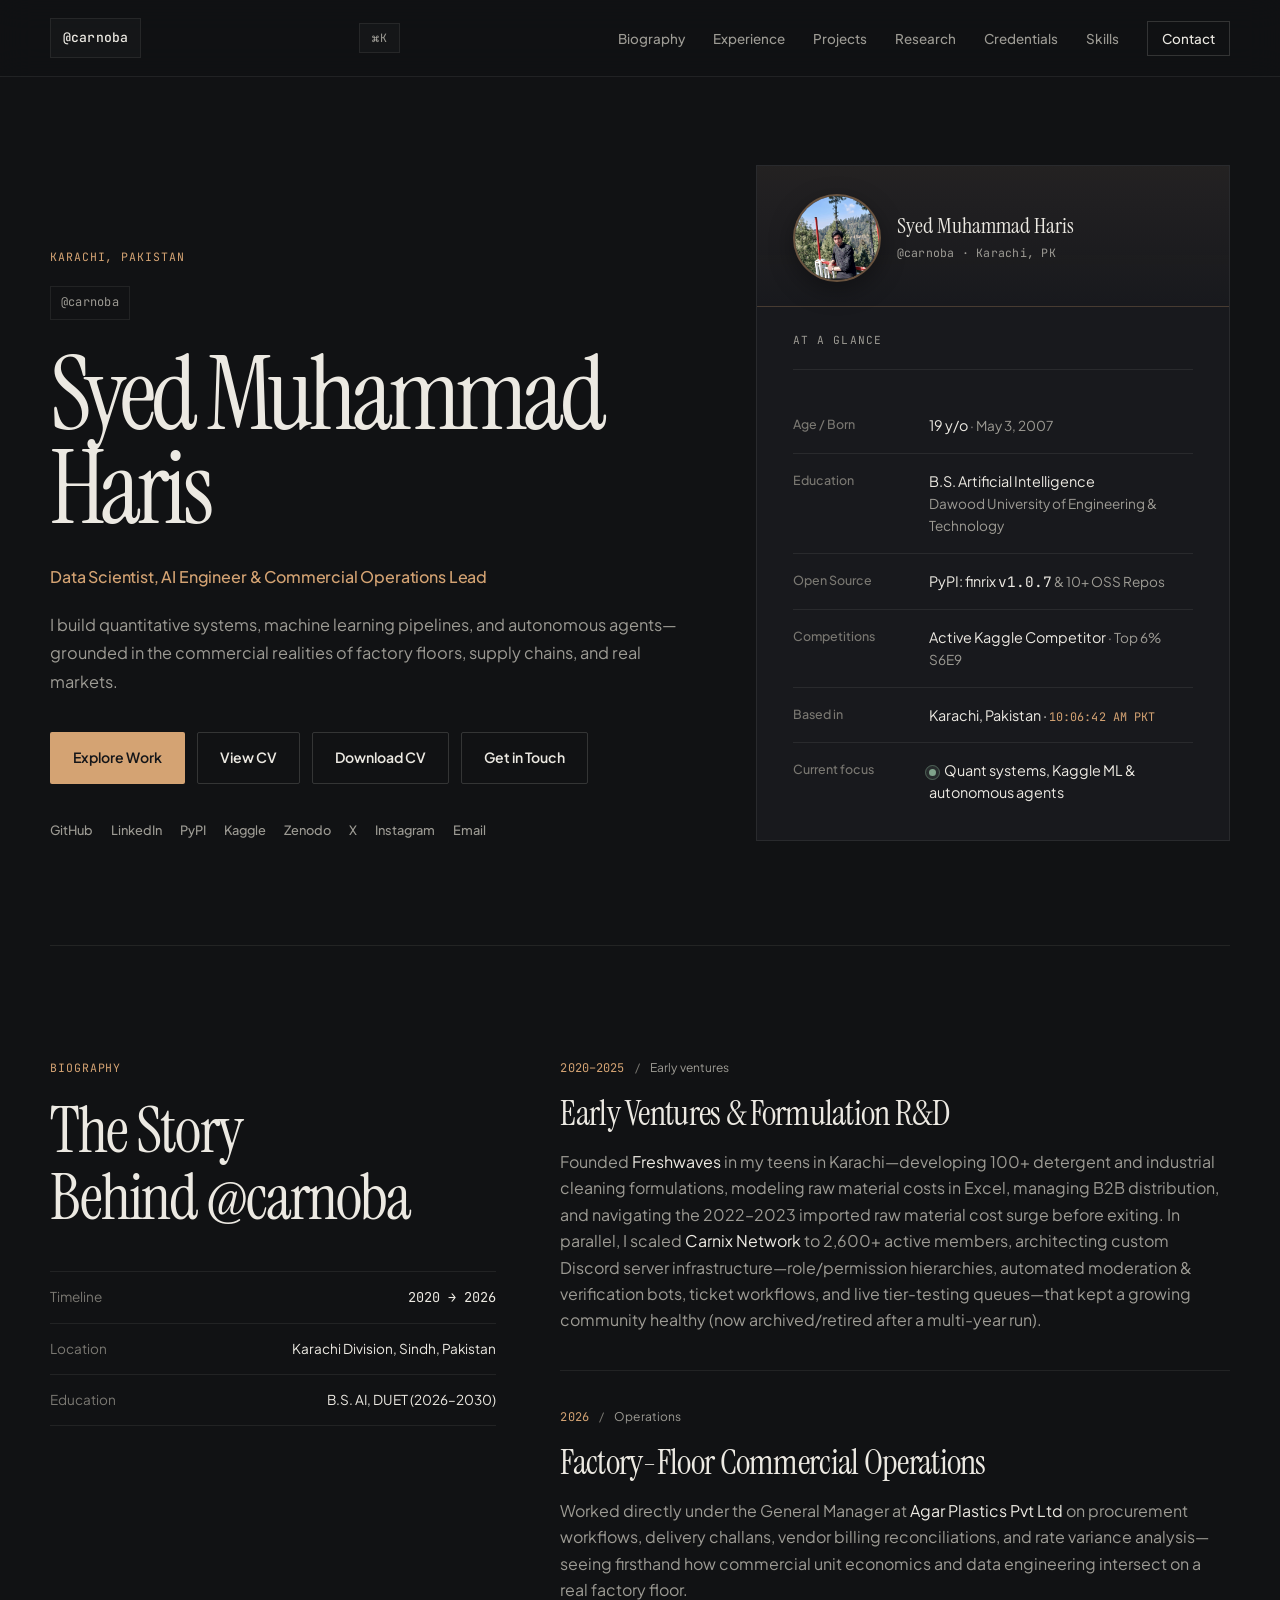
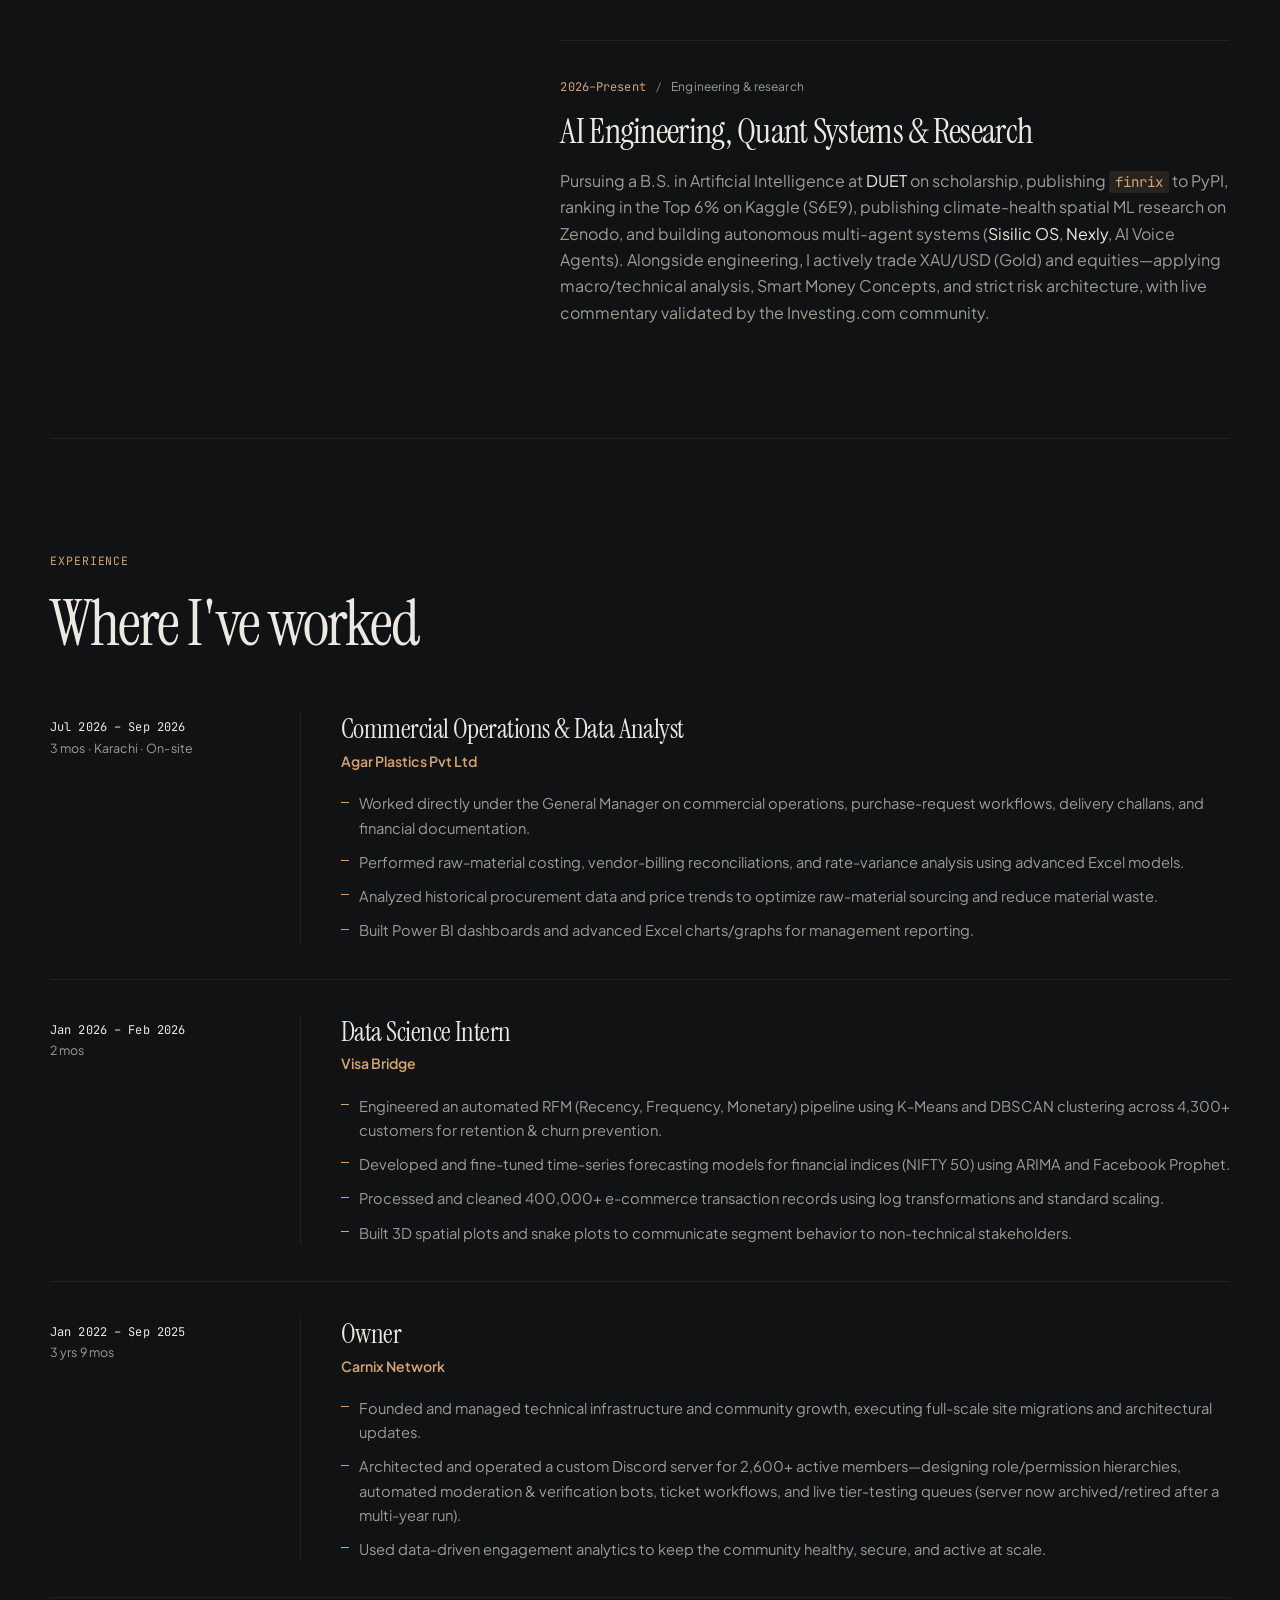
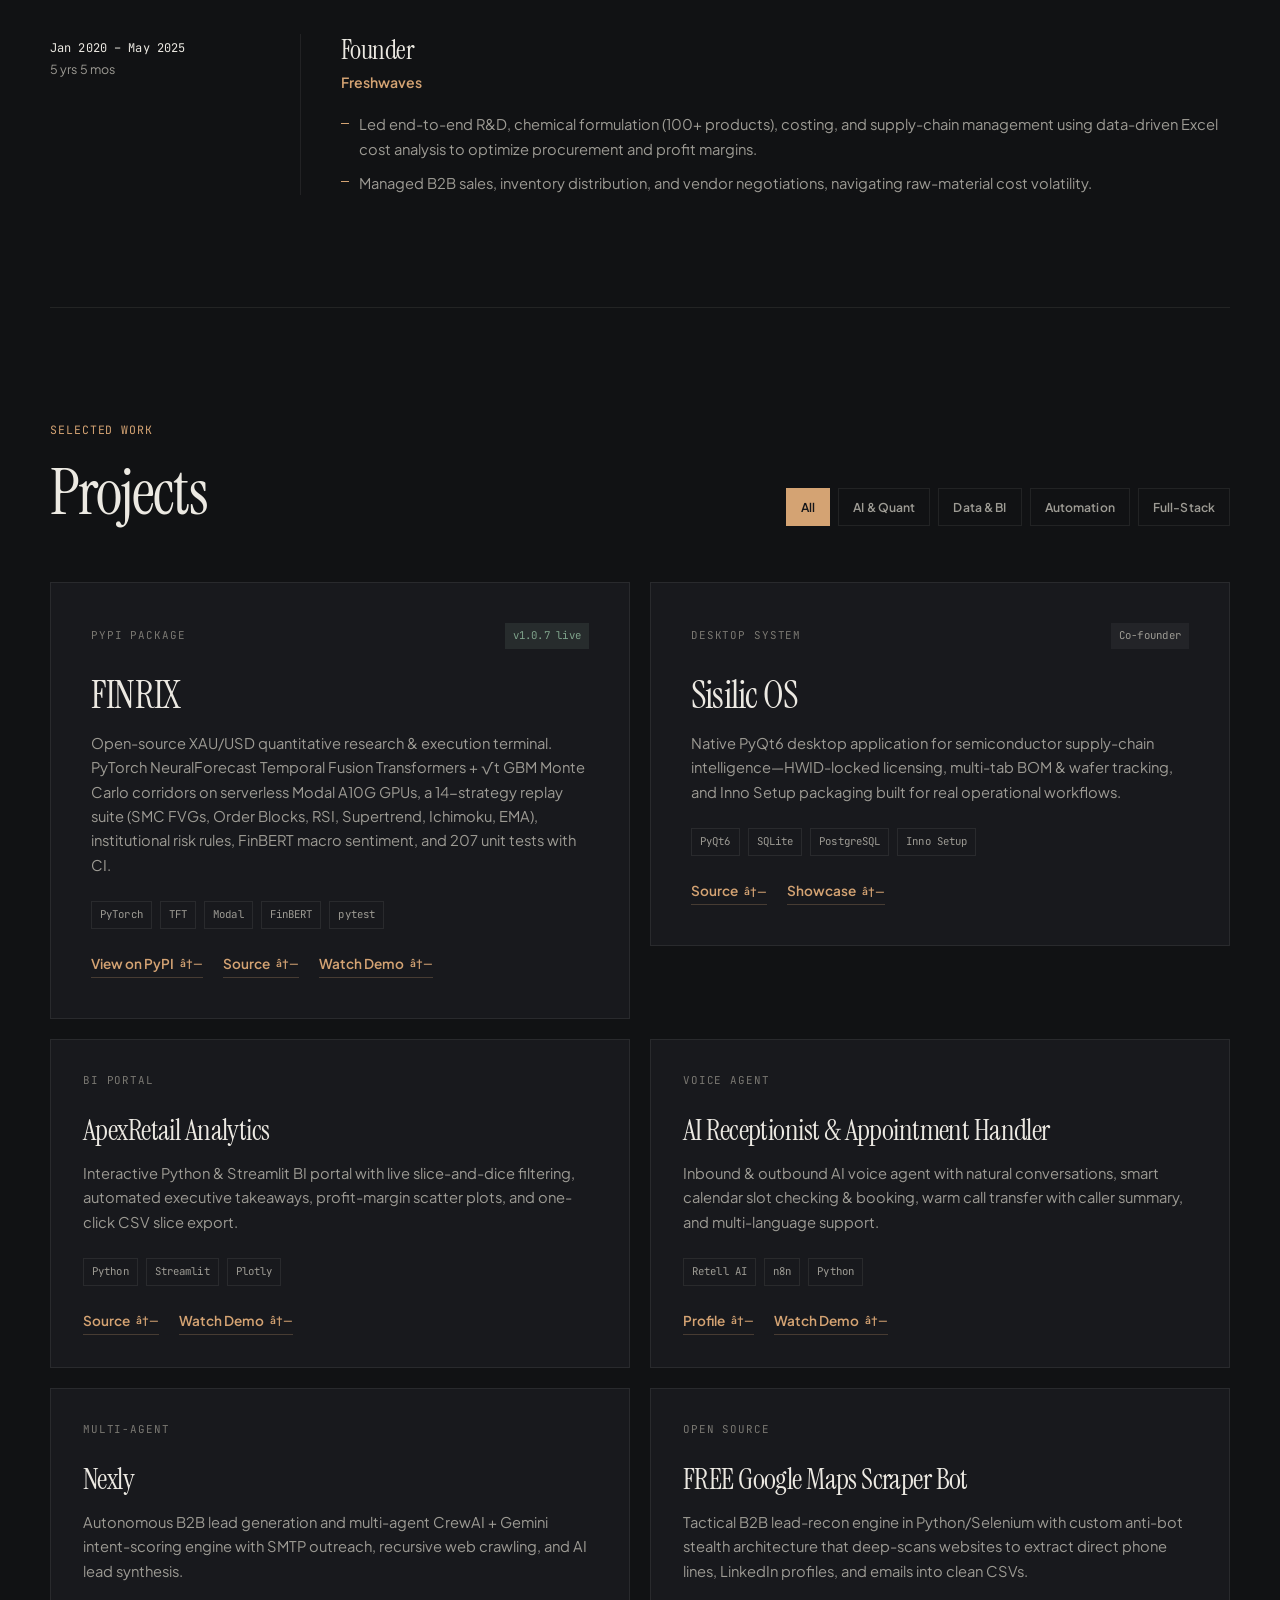
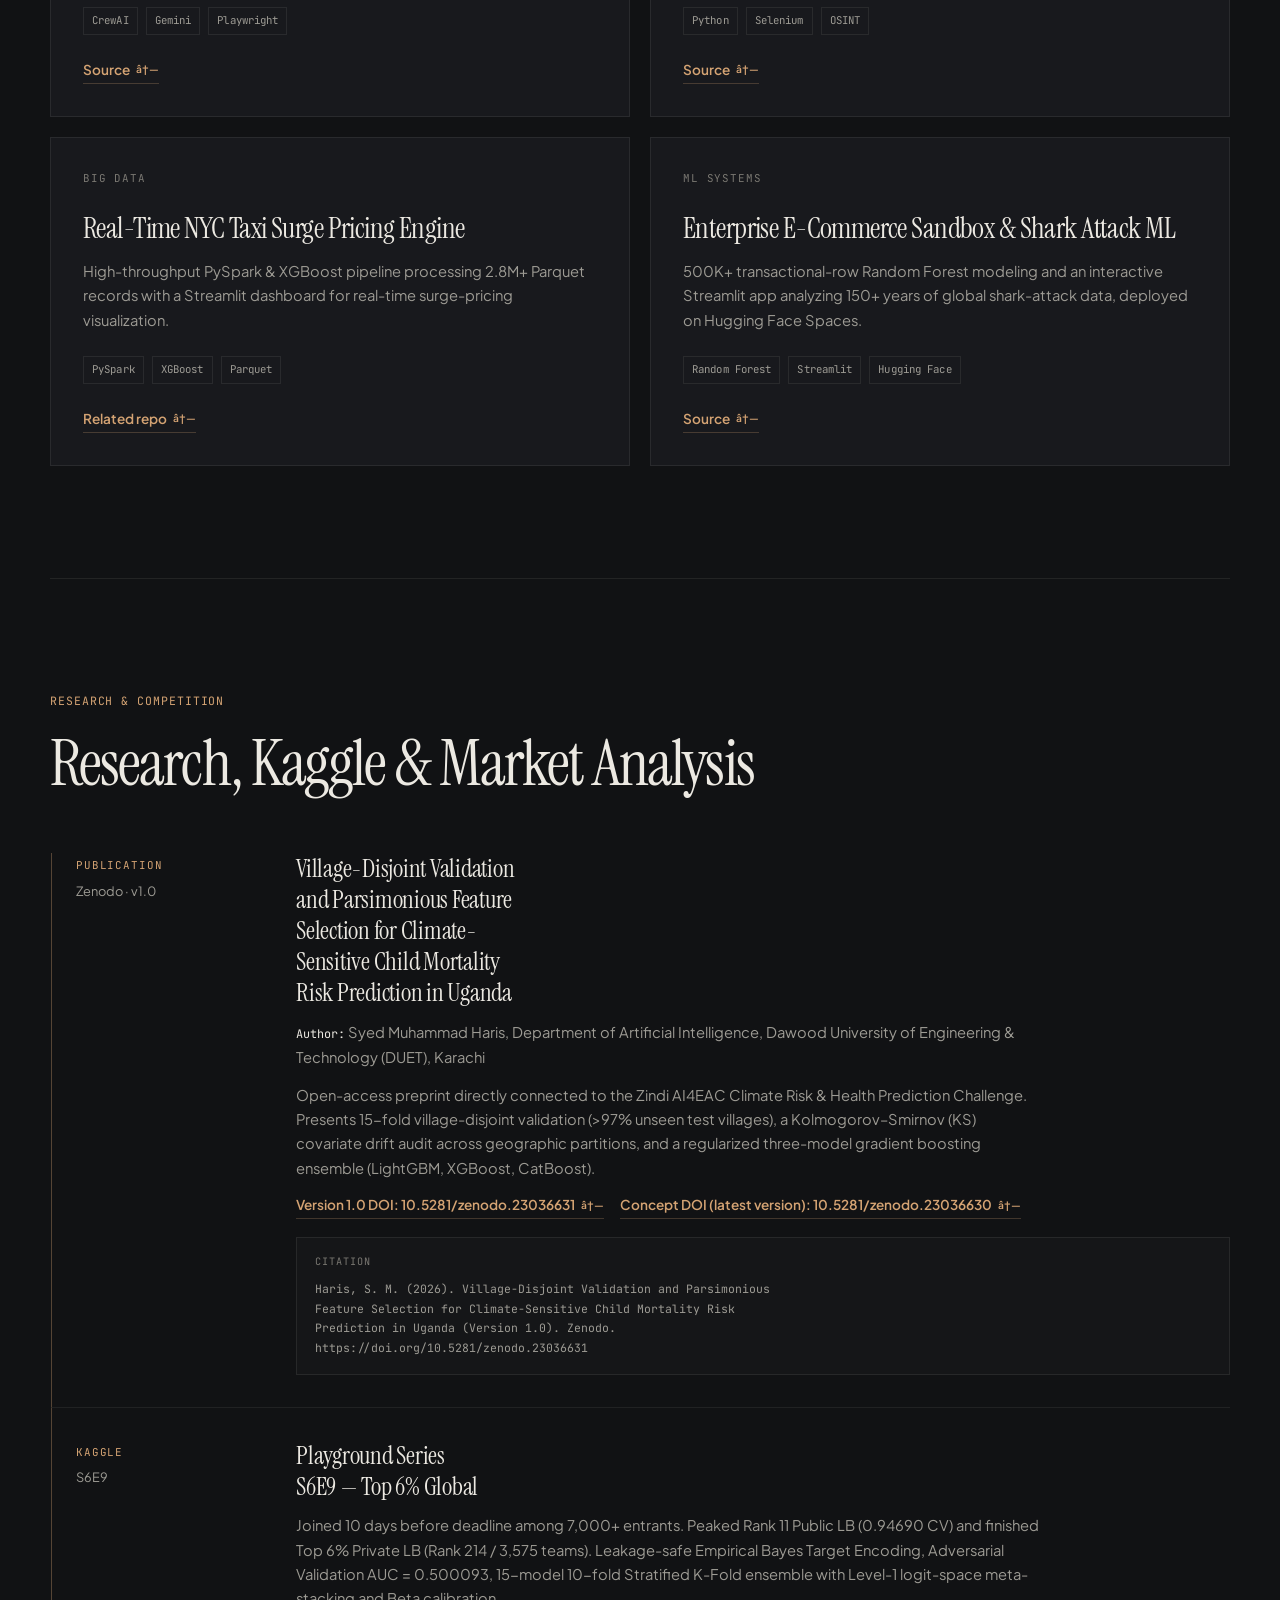
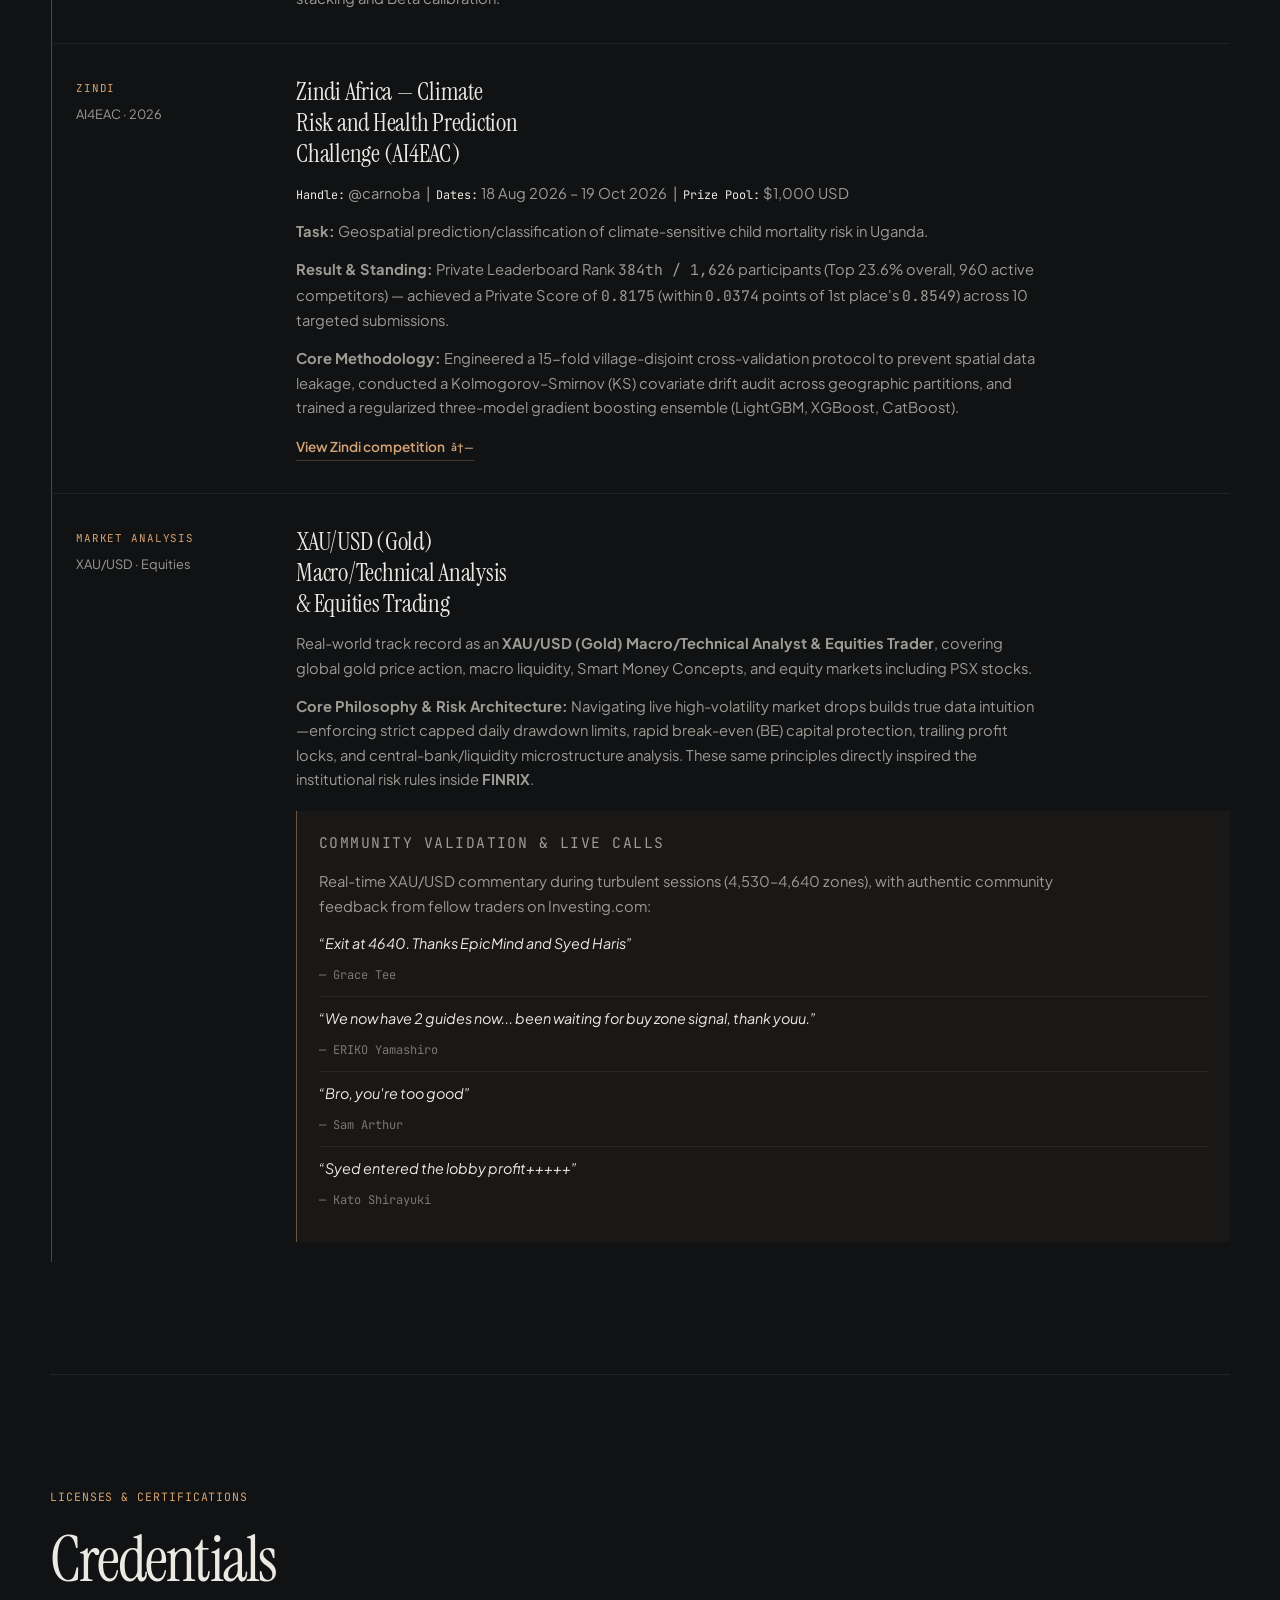
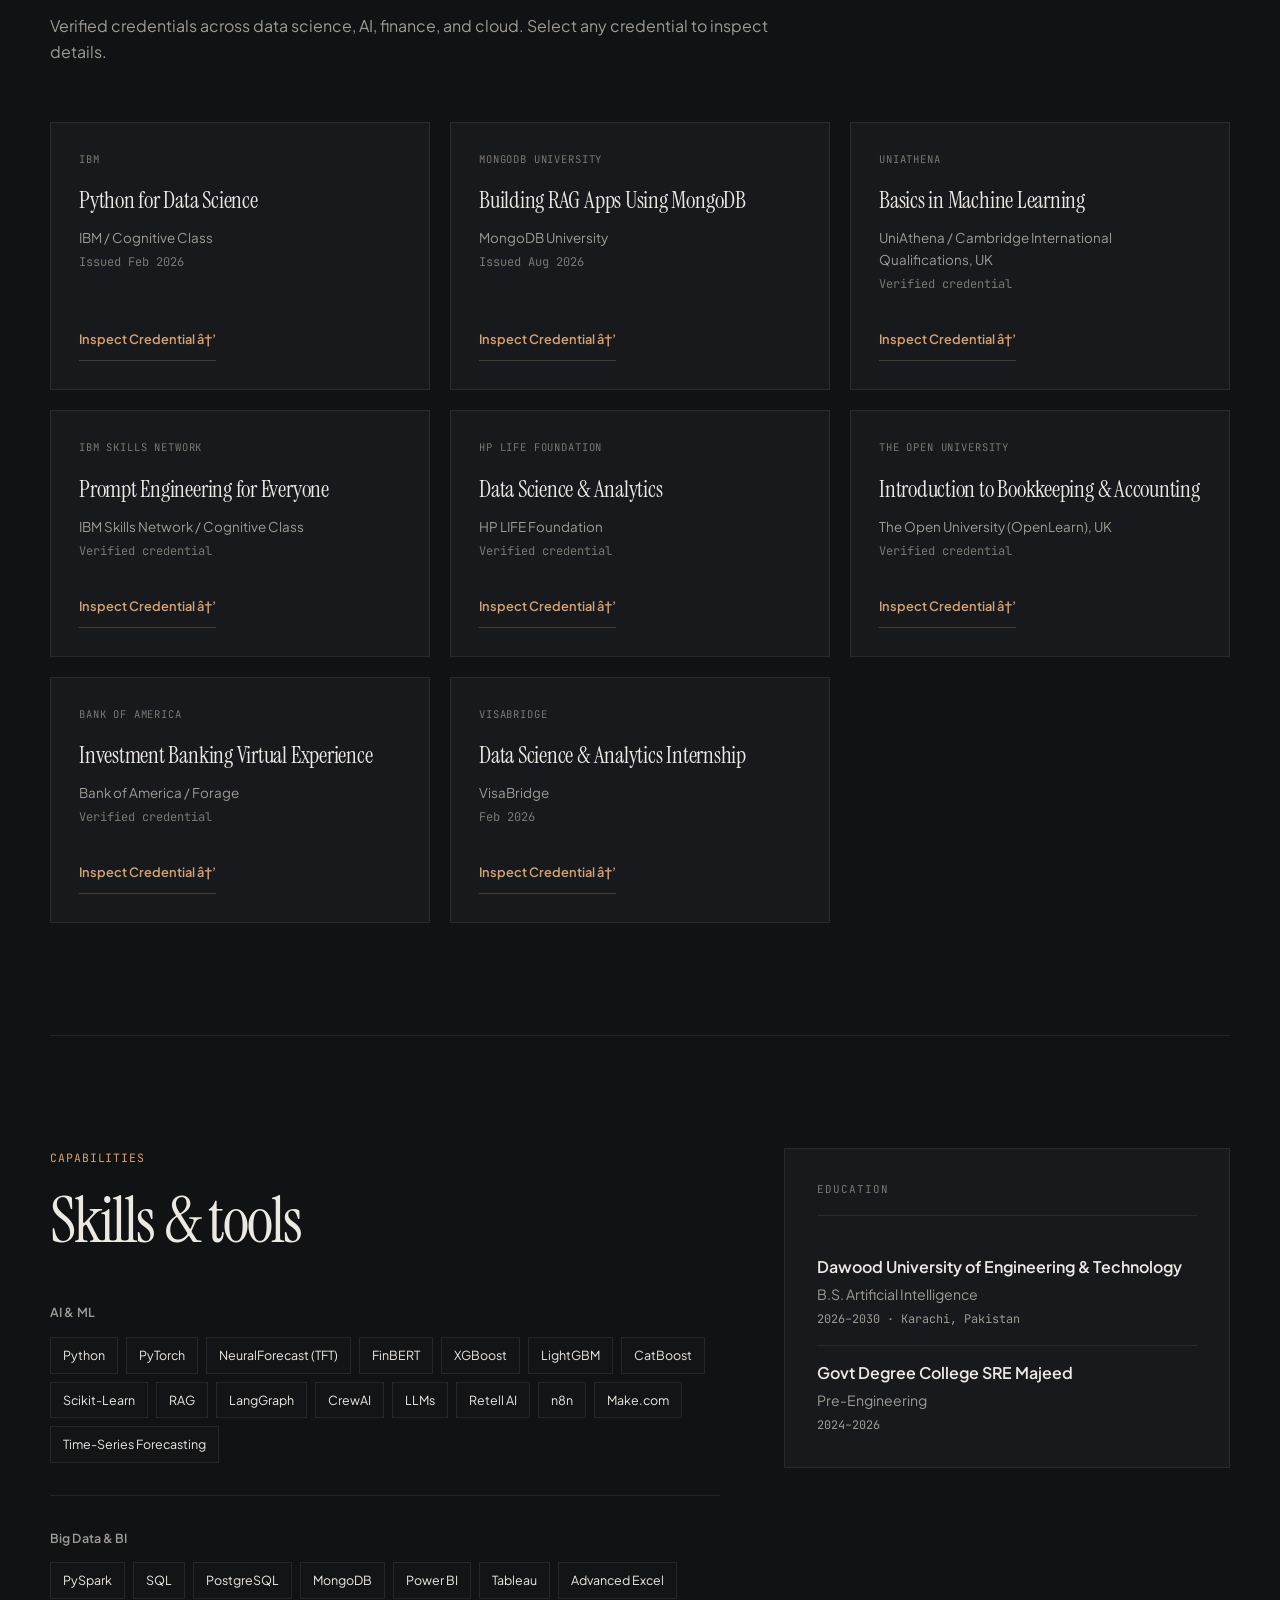
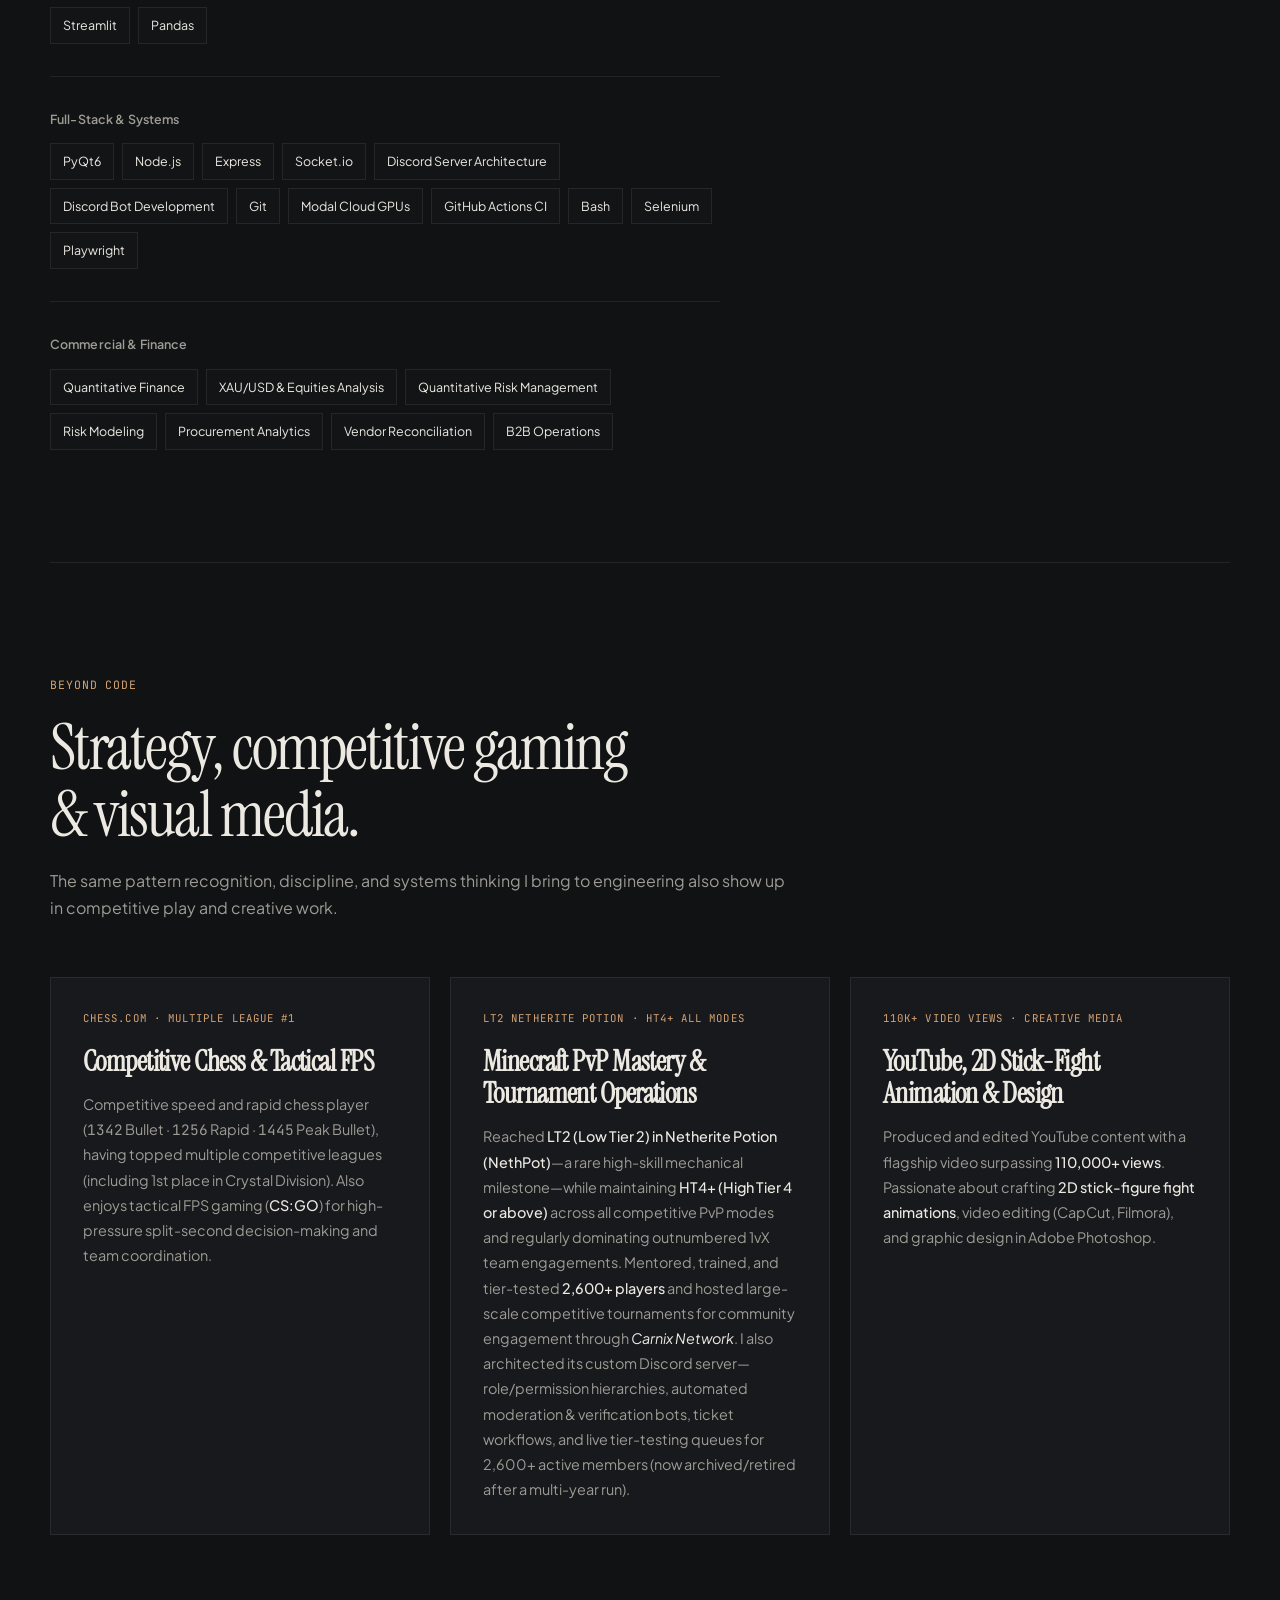
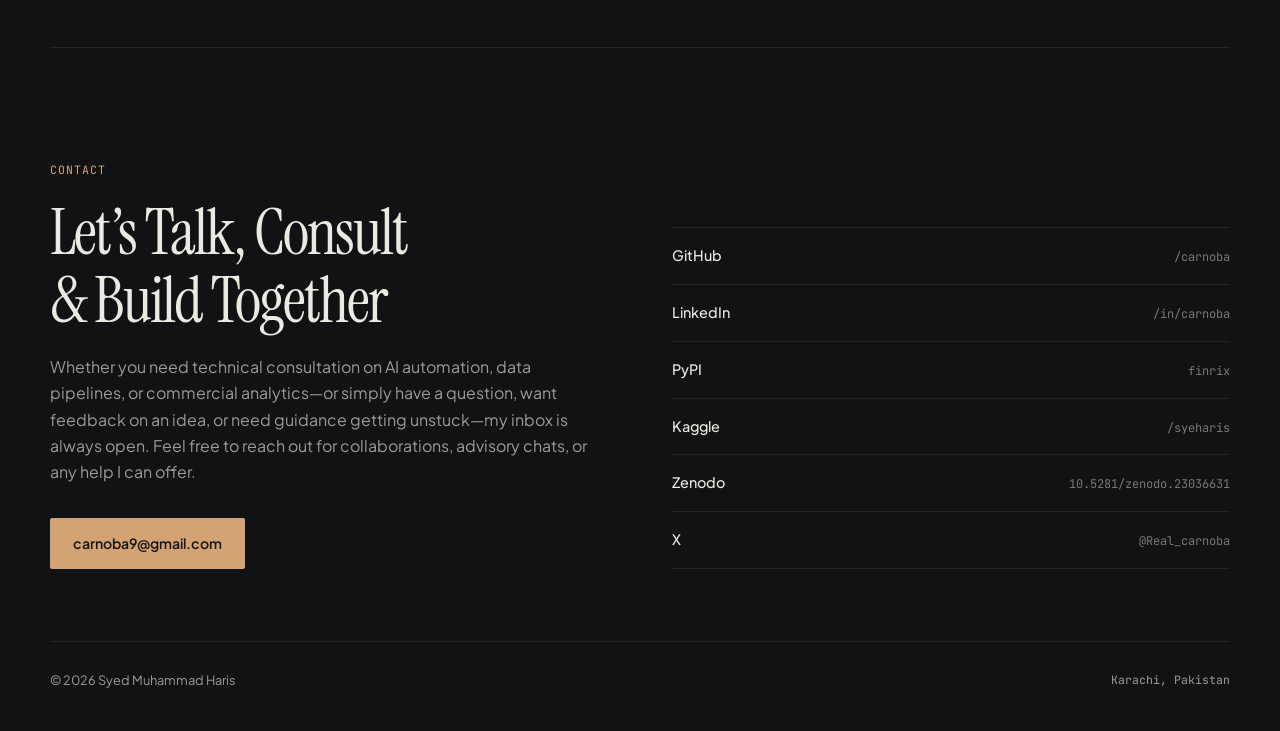
==== index.html @ e70006e5 "Add optimized circular profile portrait and bulletproof PKT clock" ====
<!DOCTYPE html>
<html lang="en">
<head>
  <meta charset="UTF-8">
  <meta name="viewport" content="width=device-width, initial-scale=1.0">
  <title>Syed Muhammad Haris (carnoba) — Data Scientist, AI & Machine Learning Engineer</title>
  <meta name="description" content="Syed Muhammad Haris (@carnoba) — Data Scientist, AI Engineer, and Commercial Operations Lead based in Karachi, Pakistan. Building quantitative systems, ML pipelines, and autonomous agents.">
  <meta name="robots" content="index, follow">
  <meta name="author" content="Syed Muhammad Haris">
  <meta property="og:title" content="Syed Muhammad Haris (carnoba) — Data Scientist, AI & Machine Learning Engineer">
  <meta property="og:description" content="Data Scientist, AI Engineer & Commercial Operations Lead. Building quantitative systems, ML pipelines, and autonomous agents from Karachi, Pakistan.">
  <meta property="og:type" content="profile">
  <meta property="og:url" content="https://carnoba.github.io/">
  <meta property="og:profile:first_name" content="Syed Muhammad">
  <meta property="og:profile:last_name" content="Haris">
  <meta property="og:profile:username" content="carnoba">
  <meta name="twitter:card" content="summary_large_image">
  <meta name="twitter:creator" content="@carnoba">
  <meta name="twitter:title" content="Syed Muhammad Haris (carnoba)">
  <meta name="twitter:description" content="Data Scientist, AI Engineer & Commercial Operations Lead based in Karachi, Pakistan.">
  <link rel="preconnect" href="https://fonts.googleapis.com">
  <link rel="preconnect" href="https://fonts.gstatic.com" crossorigin>
  <link href="https://fonts.googleapis.com/css2?family=Instrument+Serif:ital@0;1&family=Plus+Jakarta+Sans:wght@400;500;600;700&family=JetBrains+Mono:wght@400;500&display=swap" rel="stylesheet">
  <link rel="stylesheet" href="css/style.css?v=4">
  <link rel="icon" href="data:image/svg+xml,%3Csvg xmlns='http://www.w3.org/2000/svg' viewBox='0 0 64 64'%3E%3Crect width='64' height='64' rx='14' fill='%23111214'/%3E%3Ctext x='32' y='39' font-family='Georgia,serif' font-size='30' fill='%23D4A373' text-anchor='middle'%3EH%3C/text%3E%3C/svg%3E">
  <link rel="alternate" type="text/plain" href="/llms.txt" title="LLMs.txt">
</head>
<body>
  <a class="skip-link" href="#main">Skip to content</a>

  <header class="site-header" id="site-header">
    <nav class="nav shell" aria-label="Primary">
      <a class="brand" href="#home" aria-label="Home">
        <span class="brand-mark">@carnoba</span>
      </a>
      <div class="nav-actions">
        <button class="cmdk-trigger" type="button" id="cmdk-trigger" aria-label="Open command palette (Ctrl+K)">
          <span class="cmdk-trigger-icon" aria-hidden="true">⌘K</span>
        </button>
        <button class="nav-toggle" type="button" aria-expanded="false" aria-controls="nav-menu" aria-label="Open menu">
          <span></span><span></span>
        </button>
      </div>
      <ul class="nav-menu" id="nav-menu">
        <li><a href="#biography" class="nav-link">Biography</a></li>
        <li><a href="#experience" class="nav-link">Experience</a></li>
        <li><a href="#projects" class="nav-link">Projects</a></li>
        <li><a href="#research" class="nav-link">Research</a></li>
        <li><a href="#certifications" class="nav-link">Credentials</a></li>
        <li><a href="#skills" class="nav-link">Skills</a></li>
        <li><a href="#contact" class="nav-link nav-link--cta">Contact</a></li>
      </ul>
    </nav>
    <div class="scroll-progress" aria-hidden="true"><span class="scroll-progress-bar" id="scroll-progress-bar"></span></div>
  </header>

  <main id="main">

    <!-- HERO -->
    <section class="hero shell" id="home" aria-labelledby="hero-title">
      <div class="hero-layout">
        <div class="hero-copy">
          <p class="eyebrow">Karachi, Pakistan</p>
          <div class="hero-badge">@carnoba</div>
          <h1 id="hero-title" class="hero-title">Syed Muhammad<br>Haris</h1>
          <p class="hero-subtitle">Data Scientist, AI Engineer &amp; Commercial Operations Lead</p>
          <p class="hero-lead">I build quantitative systems, machine learning pipelines, and autonomous agents—grounded in the commercial realities of factory floors, supply chains, and real markets.</p>
          <div class="hero-actions">
            <a href="#projects" class="btn btn--primary">Explore Work</a>
            <a href="assets/Syed_Muhammad_Haris_CV.pdf" target="_blank" rel="noopener noreferrer" class="btn btn--ghost">View CV</a>
            <a href="assets/Syed_Muhammad_Haris_CV.pdf" download="Syed_Muhammad_Haris_CV.pdf" class="btn btn--ghost">Download CV</a>
            <a href="#contact" class="btn btn--ghost">Get in Touch</a>
          </div>
          <div class="hero-socials" aria-label="Social links">
            <a href="https://github.com/carnoba" target="_blank" rel="noopener noreferrer" class="social-link">GitHub</a>
            <a href="https://www.linkedin.com/in/carnoba" target="_blank" rel="noopener noreferrer" class="social-link">LinkedIn</a>
            <a href="https://pypi.org/project/finrix/" target="_blank" rel="noopener noreferrer" class="social-link">PyPI</a>
            <a href="https://www.kaggle.com/syeharis" target="_blank" rel="noopener noreferrer" class="social-link">Kaggle</a>
            <a href="https://doi.org/10.5281/zenodo.23036631" target="_blank" rel="noopener noreferrer" class="social-link">Zenodo</a>
            <a href="https://x.com/Real_carnoba" target="_blank" rel="noopener noreferrer" class="social-link">X</a>
            <a href="https://www.instagram.com/im_syedharis" target="_blank" rel="noopener noreferrer" class="social-link">Instagram</a>
            <a href="mailto:carnoba9@gmail.com" class="social-link">Email</a>
          </div>
        </div>

        <aside class="hero-aside" aria-label="At a glance">
          <div class="glance-card">
            <div class="glance-avatar-wrap">
              <div class="glance-avatar">
                <img src="assets/profile.png?v=2" alt="Syed Muhammad Haris (@carnoba)">
              </div>
              <div class="glance-avatar-meta">
                <span class="glance-name">Syed Muhammad Haris</span>
                <span class="glance-handle">@carnoba · Karachi, PK</span>
              </div>
            </div>
            <p class="glance-label">At a glance</p>
            <div class="glance-list">
              <div class="glance-item">
                <span class="glance-key">Age / Born</span>
                <span class="glance-value"><span class="count-up" data-target="19" data-suffix=" y/o">19 y/o</span> <span class="glance-muted">· May 3, 2007</span></span>
              </div>
              <div class="glance-item">
                <span class="glance-key">Education</span>
                <span class="glance-value">B.S. Artificial Intelligence<br><span class="glance-muted">Dawood University of Engineering &amp; Technology</span></span>
              </div>
              <div class="glance-item">
                <span class="glance-key">Open Source</span>
                <span class="glance-value">PyPI: finrix <span class="mono" id="pypi-version">v1.0.7</span> <span class="glance-muted">&amp; <span id="github-repo-count">10+</span> OSS Repos</span></span>
              </div>
              <div class="glance-item">
                <span class="glance-key">Competitions</span>
                <span class="glance-value">Active Kaggle Competitor <span class="glance-muted">· Top 6% S6E9</span></span>
              </div>
              <div class="glance-item">
                <span class="glance-key">Based in</span>
                <span class="glance-value">Karachi, Pakistan · <span id="pkt-clock" class="pkt-live-time">Loading PKT...</span></span>
              </div>
              <div class="glance-item">
                <span class="glance-key">Current focus</span>
                <span class="glance-value"><span class="status-dot" aria-hidden="true"></span>Quant systems, Kaggle ML &amp; autonomous agents</span>
              </div>
            </div>
          </div>
        </aside>
      </div>
    </section>

    <!-- BIOGRAPHY -->
    <section class="section shell" id="biography" aria-labelledby="bio-title">
      <div class="bio-layout">
        <div class="bio-rail">
          <p class="eyebrow">Biography</p>
          <h2 id="bio-title" class="section-title">The Story<br>Behind @carnoba</h2>
          <div class="bio-facts">
            <div class="bio-fact">
              <span class="bio-fact-label">Timeline</span>
              <span class="bio-fact-value mono">2020 → 2026</span>
            </div>
            <div class="bio-fact">
              <span class="bio-fact-label">Location</span>
              <span class="bio-fact-value">Karachi Division, Sindh, Pakistan</span>
            </div>
            <div class="bio-fact">
              <span class="bio-fact-label">Education</span>
              <span class="bio-fact-value">B.S. AI, DUET (2026–2030)</span>
            </div>
          </div>
        </div>

        <div class="bio-narrative">
          <!-- BIOGRAPHY_EXPANSION_SLOT -->
          <article class="bio-chapter">
            <p class="chapter-meta"><span class="mono">2020–2025</span> <span class="chapter-sep">/</span> Early ventures</p>
            <h3>Early Ventures &amp; Formulation R&amp;D</h3>
            <p>Founded <em>Freshwaves</em> in my teens in Karachi—developing 100+ detergent and industrial cleaning formulations, modeling raw material costs in Excel, managing B2B distribution, and navigating the 2022–2023 imported raw material cost surge before exiting. In parallel, I scaled <em>Carnix Network</em> to <span class="count-up" data-target="2600" data-suffix="+" data-format="comma">2,600+</span> active members, architecting custom Discord server infrastructure—role/permission hierarchies, automated moderation &amp; verification bots, ticket workflows, and live tier-testing queues—that kept a growing community healthy (now archived/retired after a multi-year run).</p>
          </article>

          <article class="bio-chapter">
            <p class="chapter-meta"><span class="mono">2026</span> <span class="chapter-sep">/</span> Operations</p>
            <h3>Factory-Floor Commercial Operations</h3>
            <p>Worked directly under the General Manager at <em>Agar Plastics Pvt Ltd</em> on procurement workflows, delivery challans, vendor billing reconciliations, and rate variance analysis—seeing firsthand how commercial unit economics and data engineering intersect on a real factory floor.</p>
          </article>

          <article class="bio-chapter">
            <p class="chapter-meta"><span class="mono">2026–Present</span> <span class="chapter-sep">/</span> Engineering &amp; research</p>
            <h3>AI Engineering, Quant Systems &amp; Research</h3>
            <p>Pursuing a B.S. in Artificial Intelligence at <em>DUET</em> on scholarship, publishing <code>finrix</code> to PyPI, ranking in the Top 6% on Kaggle (S6E9), publishing climate-health spatial ML research on Zenodo, and building autonomous multi-agent systems (<em>Sisilic OS</em>, <em>Nexly</em>, AI Voice Agents). Alongside engineering, I actively trade XAU/USD (Gold) and equities—applying macro/technical analysis, Smart Money Concepts, and strict risk architecture, with live commentary validated by the Investing.com community.</p>
          </article>
        </div>
      </div>
    </section>

    <!-- EXPERIENCE -->
    <section class="section shell" id="experience" aria-labelledby="exp-title">
      <div class="section-head">
        <p class="eyebrow">Experience</p>
        <h2 id="exp-title" class="section-title">Where I've worked</h2>
      </div>

      <div class="experience-list">
        <article class="exp-item">
          <div class="exp-date mono">Jul 2026 – Sep 2026<br><span class="exp-duration">3 mos · Karachi · On-site</span></div>
          <div class="exp-body">
            <h3>Commercial Operations &amp; Data Analyst</h3>
            <p class="exp-org">Agar Plastics Pvt Ltd</p>
            <ul class="exp-points">
              <li>Worked directly under the General Manager on commercial operations, purchase-request workflows, delivery challans, and financial documentation.</li>
              <li>Performed raw-material costing, vendor-billing reconciliations, and rate-variance analysis using advanced Excel models.</li>
              <li>Analyzed historical procurement data and price trends to optimize raw-material sourcing and reduce material waste.</li>
              <li>Built Power BI dashboards and advanced Excel charts/graphs for management reporting.</li>
            </ul>
          </div>
        </article>

        <article class="exp-item">
          <div class="exp-date mono">Jan 2026 – Feb 2026<br><span class="exp-duration">2 mos</span></div>
          <div class="exp-body">
            <h3>Data Science Intern</h3>
            <p class="exp-org">Visa Bridge</p>
            <ul class="exp-points">
              <li>Engineered an automated RFM (Recency, Frequency, Monetary) pipeline using K-Means and DBSCAN clustering across 4,300+ customers for retention &amp; churn prevention.</li>
              <li>Developed and fine-tuned time-series forecasting models for financial indices (NIFTY 50) using ARIMA and Facebook Prophet.</li>
              <li>Processed and cleaned 400,000+ e-commerce transaction records using log transformations and standard scaling.</li>
              <li>Built 3D spatial plots and snake plots to communicate segment behavior to non-technical stakeholders.</li>
            </ul>
          </div>
        </article>

        <article class="exp-item">
          <div class="exp-date mono">Jan 2022 – Sep 2025<br><span class="exp-duration">3 yrs 9 mos</span></div>
          <div class="exp-body">
            <h3>Owner</h3>
            <p class="exp-org">Carnix Network</p>
            <ul class="exp-points">
              <li>Founded and managed technical infrastructure and community growth, executing full-scale site migrations and architectural updates.</li>
              <li>Architected and operated a custom Discord server for 2,600+ active members—designing role/permission hierarchies, automated moderation &amp; verification bots, ticket workflows, and live tier-testing queues (server now archived/retired after a multi-year run).</li>
              <li>Used data-driven engagement analytics to keep the community healthy, secure, and active at scale.</li>
            </ul>
          </div>
        </article>

        <article class="exp-item">
          <div class="exp-date mono">Jan 2020 – May 2025<br><span class="exp-duration">5 yrs 5 mos</span></div>
          <div class="exp-body">
            <h3>Founder</h3>
            <p class="exp-org">Freshwaves</p>
            <ul class="exp-points">
              <li>Led end-to-end R&amp;D, chemical formulation (100+ products), costing, and supply-chain management using data-driven Excel cost analysis to optimize procurement and profit margins.</li>
              <li>Managed B2B sales, inventory distribution, and vendor negotiations, navigating raw-material cost volatility.</li>
            </ul>
          </div>
        </article>
      </div>
    </section>

    <!-- PROJECTS -->
    <section class="section shell" id="projects" aria-labelledby="proj-title">
      <div class="section-head section-head--row">
        <div>
          <p class="eyebrow">Selected work</p>
          <h2 id="proj-title" class="section-title">Projects</h2>
        </div>
        <div class="filter-bar" role="group" aria-label="Filter projects">
          <button class="filter-btn active" data-filter="all" aria-pressed="true">All</button>
          <button class="filter-btn" data-filter="ai-quant" aria-pressed="false">AI &amp; Quant</button>
          <button class="filter-btn" data-filter="data-bi" aria-pressed="false">Data &amp; BI</button>
          <button class="filter-btn" data-filter="automation" aria-pressed="false">Automation</button>
          <button class="filter-btn" data-filter="fullstack" aria-pressed="false">Full-Stack</button>
        </div>
      </div>

      <div class="projects-bento">
        <article class="project-card project-card--featured" data-category="ai-quant">
          <div class="project-top">
            <span class="project-kicker mono">PyPI package</span>
            <span class="project-status">v1.0.7 live</span>
          </div>
          <h3 class="project-title">FINRIX</h3>
          <p class="project-desc">Open-source XAU/USD quantitative research &amp; execution terminal. PyTorch NeuralForecast Temporal Fusion Transformers + √t GBM Monte Carlo corridors on serverless Modal A10G GPUs, a 14-strategy replay suite (SMC FVGs, Order Blocks, RSI, Supertrend, Ichimoku, EMA), institutional risk rules, FinBERT macro sentiment, and <span class="count-up" data-target="207" data-suffix="">207</span> unit tests with CI.</p>
          <div class="project-meta">
            <span class="meta-pill">PyTorch</span><span class="meta-pill">TFT</span><span class="meta-pill">Modal</span><span class="meta-pill">FinBERT</span><span class="meta-pill">pytest</span>
          </div>
          <div class="project-actions">
            <a href="https://pypi.org/project/finrix/" target="_blank" rel="noopener noreferrer" class="text-link">View on PyPI</a>
            <a href="https://github.com/carnoba/FINRIX-Quant-Trading-Terminal" target="_blank" rel="noopener noreferrer" class="text-link">Source</a>
            <a href="https://www.linkedin.com/feed/update/urn:li:activity:7525440459633258496/" target="_blank" rel="noopener noreferrer" class="text-link">Watch Demo</a>
          </div>
        </article>

        <article class="project-card project-card--featured" data-category="ai-quant fullstack">
          <div class="project-top">
            <span class="project-kicker mono">Desktop system</span>
            <span class="project-status project-status--muted">Co-founder</span>
          </div>
          <h3 class="project-title">Sisilic OS</h3>
          <p class="project-desc">Native PyQt6 desktop application for semiconductor supply-chain intelligence—HWID-locked licensing, multi-tab BOM &amp; wafer tracking, and Inno Setup packaging built for real operational workflows.</p>
          <div class="project-meta">
            <span class="meta-pill">PyQt6</span><span class="meta-pill">SQLite</span><span class="meta-pill">PostgreSQL</span><span class="meta-pill">Inno Setup</span>
          </div>
          <div class="project-actions">
            <a href="https://github.com/carnoba/Sisilic-OS" target="_blank" rel="noopener noreferrer" class="text-link">Source</a>
            <a href="https://github.com/carnoba/Sisilic-OS-Showcase" target="_blank" rel="noopener noreferrer" class="text-link">Showcase</a>
          </div>
        </article>
      </div>

      <div class="projects-grid" id="projects-grid">
        <article class="project-card" data-category="data-bi">
          <div class="project-top"><span class="project-kicker mono">BI portal</span></div>
          <h3 class="project-title">ApexRetail Analytics</h3>
          <p class="project-desc">Interactive Python &amp; Streamlit BI portal with live slice-and-dice filtering, automated executive takeaways, profit-margin scatter plots, and one-click CSV slice export.</p>
          <div class="project-meta"><span class="meta-pill">Python</span><span class="meta-pill">Streamlit</span><span class="meta-pill">Plotly</span></div>
          <div class="project-actions">
            <a href="https://github.com/carnoba/apex-analytics" target="_blank" rel="noopener noreferrer" class="text-link">Source</a>
            <a href="https://www.linkedin.com/feed/update/urn:li:activity:7527676070226063360/" target="_blank" rel="noopener noreferrer" class="text-link">Watch Demo</a>
          </div>
        </article>

        <article class="project-card" data-category="automation">
          <div class="project-top"><span class="project-kicker mono">Voice agent</span></div>
          <h3 class="project-title">AI Receptionist &amp; Appointment Handler</h3>
          <p class="project-desc">Inbound &amp; outbound AI voice agent with natural conversations, smart calendar slot checking &amp; booking, warm call transfer with caller summary, and multi-language support.</p>
          <div class="project-meta"><span class="meta-pill">Retell AI</span><span class="meta-pill">n8n</span><span class="meta-pill">Python</span></div>
          <div class="project-actions">
            <a href="https://github.com/carnoba" target="_blank" rel="noopener noreferrer" class="text-link">Profile</a>
            <a href="https://www.linkedin.com/feed/update/urn:li:activity:7520068444818706432/" target="_blank" rel="noopener noreferrer" class="text-link">Watch Demo</a>
          </div>
        </article>

        <article class="project-card" data-category="automation ai-quant">
          <div class="project-top"><span class="project-kicker mono">Multi-agent</span></div>
          <h3 class="project-title">Nexly</h3>
          <p class="project-desc">Autonomous B2B lead generation and multi-agent CrewAI + Gemini intent-scoring engine with SMTP outreach, recursive web crawling, and AI lead synthesis.</p>
          <div class="project-meta"><span class="meta-pill">CrewAI</span><span class="meta-pill">Gemini</span><span class="meta-pill">Playwright</span></div>
          <div class="project-actions"><a href="https://github.com/carnoba/nexly" target="_blank" rel="noopener noreferrer" class="text-link">Source</a></div>
        </article>

        <article class="project-card" data-category="automation">
          <div class="project-top"><span class="project-kicker mono">Open source</span></div>
          <h3 class="project-title">FREE Google Maps Scraper Bot</h3>
          <p class="project-desc">Tactical B2B lead-recon engine in Python/Selenium with custom anti-bot stealth architecture that deep-scans websites to extract direct phone lines, LinkedIn profiles, and emails into clean CSVs.</p>
          <div class="project-meta"><span class="meta-pill">Python</span><span class="meta-pill">Selenium</span><span class="meta-pill">OSINT</span></div>
          <div class="project-actions"><a href="https://github.com/carnoba/FREE-google-maps-scraper-bot" target="_blank" rel="noopener noreferrer" class="text-link">Source</a></div>
        </article>

        <article class="project-card" data-category="data-bi ai-quant">
          <div class="project-top"><span class="project-kicker mono">Big data</span></div>
          <h3 class="project-title">Real-Time NYC Taxi Surge Pricing Engine</h3>
          <p class="project-desc">High-throughput PySpark &amp; XGBoost pipeline processing <span class="count-up" data-target="2.8" data-suffix="M+" data-decimals="1">2.8M+</span> Parquet records with a Streamlit dashboard for real-time surge-pricing visualization.</p>
          <div class="project-meta"><span class="meta-pill">PySpark</span><span class="meta-pill">XGBoost</span><span class="meta-pill">Parquet</span></div>
          <div class="project-actions"><a href="https://github.com/carnoba/apex-analytics" target="_blank" rel="noopener noreferrer" class="text-link">Related repo</a></div>
        </article>

        <article class="project-card" data-category="ai-quant data-bi fullstack">
          <div class="project-top"><span class="project-kicker mono">ML systems</span></div>
          <h3 class="project-title">Enterprise E-Commerce Sandbox &amp; Shark Attack ML</h3>
          <p class="project-desc">500K+ transactional-row Random Forest modeling and an interactive Streamlit app analyzing 150+ years of global shark-attack data, deployed on Hugging Face Spaces.</p>
          <div class="project-meta"><span class="meta-pill">Random Forest</span><span class="meta-pill">Streamlit</span><span class="meta-pill">Hugging Face</span></div>
          <div class="project-actions"><a href="https://github.com/carnoba/shark-attack-predictive-pipeline" target="_blank" rel="noopener noreferrer" class="text-link">Source</a></div>
        </article>
      </div>
    </section>

    <!-- RESEARCH -->
    <section class="section shell" id="research" aria-labelledby="research-title">
      <div class="section-head">
        <p class="eyebrow">Research &amp; competition</p>
        <h2 id="research-title" class="section-title">Research, Kaggle &amp; Market Analysis</h2>
      </div>

      <div class="research-list">
        <article class="research-item">
          <div class="research-meta-col">
            <span class="mono research-type">Publication</span>
            <span class="research-date">Zenodo · v1.0</span>
          </div>
          <div class="research-body">
            <h3>Village-Disjoint Validation and Parsimonious Feature Selection for Climate-Sensitive Child Mortality Risk Prediction in Uganda</h3>
            <p class="research-meta-line"><span class="mono">Author:</span> Syed Muhammad Haris, Department of Artificial Intelligence, Dawood University of Engineering &amp; Technology (DUET), Karachi</p>
            <p>Open-access preprint directly connected to the Zindi AI4EAC Climate Risk &amp; Health Prediction Challenge. Presents 15-fold village-disjoint validation (&gt;97% unseen test villages), a Kolmogorov–Smirnov (KS) covariate drift audit across geographic partitions, and a regularized three-model gradient boosting ensemble (LightGBM, XGBoost, CatBoost).</p>
            <div class="research-links">
              <a href="https://doi.org/10.5281/zenodo.23036631" target="_blank" rel="noopener noreferrer" class="text-link">Version 1.0 DOI: 10.5281/zenodo.23036631</a>
              <a href="https://doi.org/10.5281/zenodo.23036630" target="_blank" rel="noopener noreferrer" class="text-link">Concept DOI (latest version): 10.5281/zenodo.23036630</a>
            </div>
            <div class="citation-block"><span class="citation-label mono">Citation</span><p class="mono">Haris, S. M. (2026). Village-Disjoint Validation and Parsimonious Feature Selection for Climate-Sensitive Child Mortality Risk Prediction in Uganda (Version 1.0). Zenodo. https://doi.org/10.5281/zenodo.23036631</p></div>
          </div>
        </article>

        <article class="research-item">
          <div class="research-meta-col">
            <span class="mono research-type">Kaggle</span>
            <span class="research-date">S6E9</span>
          </div>
          <div class="research-body">
            <h3>Playground Series S6E9 — Top 6% Global</h3>
            <p>Joined 10 days before deadline among 7,000+ entrants. Peaked Rank 11 Public LB (0.94690 CV) and finished Top 6% Private LB (Rank 214 / 3,575 teams). Leakage-safe Empirical Bayes Target Encoding, Adversarial Validation AUC = 0.500093, 15-model 10-fold Stratified K-Fold ensemble with Level-1 logit-space meta-stacking and Beta calibration.</p>
          </div>
        </article>

        <article class="research-item">
          <div class="research-meta-col">
            <span class="mono research-type">Zindi</span>
            <span class="research-date">AI4EAC · 2026</span>
          </div>
          <div class="research-body">
            <h3>Zindi Africa — Climate Risk and Health Prediction Challenge (AI4EAC)</h3>
            <p class="research-meta-line"><span class="mono">Handle:</span> @carnoba &nbsp;|&nbsp; <span class="mono">Dates:</span> 18 Aug 2026 – 19 Oct 2026 &nbsp;|&nbsp; <span class="mono">Prize Pool:</span> $1,000 USD</p>
            <p><strong>Task:</strong> Geospatial prediction/classification of climate-sensitive child mortality risk in Uganda.</p>
            <p><strong>Result &amp; Standing:</strong> Private Leaderboard Rank <span class="mono">384th / 1,626</span> participants (Top 23.6% overall, 960 active competitors) — achieved a Private Score of <span class="mono">0.8175</span> (within <span class="mono">0.0374</span> points of 1st place's <span class="mono">0.8549</span>) across 10 targeted submissions.</p>
            <p><strong>Core Methodology:</strong> Engineered a 15-fold village-disjoint cross-validation protocol to prevent spatial data leakage, conducted a Kolmogorov–Smirnov (KS) covariate drift audit across geographic partitions, and trained a regularized three-model gradient boosting ensemble (LightGBM, XGBoost, CatBoost).</p>
            <a href="https://zindi.world/competitions/climate-risk-health-prediction-challenge" target="_blank" rel="noopener noreferrer" class="text-link">View Zindi competition</a>
          </div>
        </article>

        <article class="research-item">
          <div class="research-meta-col">
            <span class="mono research-type">Market analysis</span>
            <span class="research-date">XAU/USD · Equities</span>
          </div>
          <div class="research-body">
            <h3>XAU/USD (Gold) Macro/Technical Analysis &amp; Equities Trading</h3>
            <p>Real-world track record as an <strong>XAU/USD (Gold) Macro/Technical Analyst &amp; Equities Trader</strong>, covering global gold price action, macro liquidity, Smart Money Concepts, and equity markets including PSX stocks.</p>
            <p><strong>Core Philosophy &amp; Risk Architecture:</strong> Navigating live high-volatility market drops builds true data intuition—enforcing strict capped daily drawdown limits, rapid break-even (BE) capital protection, trailing profit locks, and central-bank/liquidity microstructure analysis. These same principles directly inspired the institutional risk rules inside <strong>FINRIX</strong>.</p>
            <div class="proof-callout">
              <p class="proof-callout-label mono">Community Validation &amp; Live Calls</p>
              <p class="proof-callout-context">Real-time XAU/USD commentary during turbulent sessions (4,530–4,640 zones), with authentic community feedback from fellow traders on Investing.com:</p>
              <blockquote class="proof-quote"><p>“Exit at 4640. Thanks EpicMind and Syed Haris”</p><cite>— Grace Tee</cite></blockquote>
              <blockquote class="proof-quote"><p>“We now have 2 guides now... been waiting for buy zone signal, thank youu.”</p><cite>— ERIKO Yamashiro</cite></blockquote>
              <blockquote class="proof-quote"><p>“Bro, you're too good”</p><cite>— Sam Arthur</cite></blockquote>
              <blockquote class="proof-quote"><p>“Syed entered the lobby profit+++++”</p><cite>— Kato Shirayuki</cite></blockquote>
            </div>
            <!-- LinkedIn commentary link removed -->
          </div>
        </article>
      </div>
    </section>

    <!-- CERTIFICATIONS -->
    <section class="section shell" id="certifications" aria-labelledby="cert-title">
      <div class="section-head">
        <p class="eyebrow">Licenses &amp; certifications</p>
        <h2 id="cert-title" class="section-title">Credentials</h2>
        <p class="section-lead">Verified credentials across data science, AI, finance, and cloud. Select any credential to inspect details.</p>
      </div>

      <div class="cert-grid" id="cert-grid">
        <!-- Cert cards rendered by JS for modal wiring, with noscript-safe fallback below -->
      </div>
      <noscript>
        <p class="muted">Enable JavaScript to inspect credential details.</p>
      </noscript>
    </section>

    <!-- SKILLS & EDUCATION -->
    <section class="section shell" id="skills" aria-labelledby="skills-title">
      <div class="skills-layout">
        <div class="skills-main">
          <p class="eyebrow">Capabilities</p>
          <h2 id="skills-title" class="section-title">Skills &amp; tools</h2>

          <div class="skill-groups">
            <div class="skill-group">
              <h3 class="skill-group-title">AI &amp; ML</h3>
              <div class="skill-pills">
                <span class="pill">Python</span><span class="pill">PyTorch</span><span class="pill">NeuralForecast (TFT)</span><span class="pill">FinBERT</span><span class="pill">XGBoost</span><span class="pill">LightGBM</span><span class="pill">CatBoost</span><span class="pill">Scikit-Learn</span><span class="pill">RAG</span><span class="pill">LangGraph</span><span class="pill">CrewAI</span><span class="pill">LLMs</span><span class="pill">Retell AI</span><span class="pill">n8n</span><span class="pill">Make.com</span><span class="pill">Time-Series Forecasting</span>
              </div>
            </div>
            <div class="skill-group">
              <h3 class="skill-group-title">Big Data &amp; BI</h3>
              <div class="skill-pills">
                <span class="pill">PySpark</span><span class="pill">SQL</span><span class="pill">PostgreSQL</span><span class="pill">MongoDB</span><span class="pill">Power BI</span><span class="pill">Tableau</span><span class="pill">Advanced Excel</span><span class="pill">Streamlit</span><span class="pill">Pandas</span>
              </div>
            </div>
            <div class="skill-group">
              <h3 class="skill-group-title">Full-Stack &amp; Systems</h3>
              <div class="skill-pills">
                <span class="pill">PyQt6</span><span class="pill">Node.js</span><span class="pill">Express</span><span class="pill">Socket.io</span><span class="pill">Discord Server Architecture</span><span class="pill">Discord Bot Development</span><span class="pill">Git</span><span class="pill">Modal Cloud GPUs</span><span class="pill">GitHub Actions CI</span><span class="pill">Bash</span><span class="pill">Selenium</span><span class="pill">Playwright</span>
              </div>
            </div>
            <div class="skill-group">
              <h3 class="skill-group-title">Commercial &amp; Finance</h3>
              <div class="skill-pills">
                <span class="pill">Quantitative Finance</span><span class="pill">XAU/USD &amp; Equities Analysis</span><span class="pill">Quantitative Risk Management</span><span class="pill">Risk Modeling</span><span class="pill">Procurement Analytics</span><span class="pill">Vendor Reconciliation</span><span class="pill">B2B Operations</span>
              </div>
            </div>
          </div>
        </div>

        <aside class="skills-aside">
          <div class="info-card">
            <p class="info-card-label">Education</p>
            <div class="info-block">
              <h3>Dawood University of Engineering &amp; Technology</h3>
              <p>B.S. Artificial Intelligence</p>
              <p class="mono muted">2026–2030 · Karachi, Pakistan</p>
            </div>
            <div class="info-block">
              <h3>Govt Degree College SRE Majeed</h3>
              <p>Pre-Engineering</p>
              <p class="mono muted">2024–2026</p>
            </div>
          </div>
        </aside>
      </div>
    </section>

    <!-- BEYOND CODE -->
    <section class="section shell" id="beyond" aria-labelledby="beyond-title">
      <div class="section-head">
        <p class="eyebrow">Beyond code</p>
        <h2 id="beyond-title" class="section-title">Strategy, competitive gaming<br>&amp; visual media.</h2>
        <p class="section-lead">The same pattern recognition, discipline, and systems thinking I bring to engineering also show up in competitive play and creative work.</p>
      </div>
      <div class="beyond-grid">
        <article class="beyond-card spotlight-card">
          <p class="beyond-tag mono">CHESS.COM · MULTIPLE LEAGUE #1</p>
          <h3 class="beyond-title">Competitive Chess &amp; Tactical FPS</h3>
          <p class="beyond-desc">Competitive speed and rapid chess player (<span class="mono">1342</span> Bullet · <span class="mono">1256</span> Rapid · <span class="mono">1445</span> Peak Bullet), having topped multiple competitive leagues (including 1st place in Crystal Division). Also enjoys tactical FPS gaming (<strong>CS:GO</strong>) for high-pressure split-second decision-making and team coordination.</p>
        </article>
        <article class="beyond-card spotlight-card">
          <p class="beyond-tag mono">LT2 NETHERITE POTION · HT4+ ALL MODES</p>
          <h3 class="beyond-title">Minecraft PvP Mastery &amp; Tournament Operations</h3>
          <p class="beyond-desc">Reached <strong>LT2 (Low Tier 2) in Netherite Potion (NethPot)</strong>—a rare high-skill mechanical milestone—while maintaining <strong>HT4+ (High Tier 4 or above)</strong> across all competitive PvP modes and regularly dominating outnumbered 1vX team engagements. Mentored, trained, and tier-tested <strong>2,600+ players</strong> and hosted large-scale competitive tournaments for community engagement through <em>Carnix Network</em>. I also architected its custom Discord server—role/permission hierarchies, automated moderation &amp; verification bots, ticket workflows, and live tier-testing queues for 2,600+ active members (now archived/retired after a multi-year run).</p>
        </article>
        <article class="beyond-card spotlight-card">
          <p class="beyond-tag mono">110K+ VIDEO VIEWS · CREATIVE MEDIA</p>
          <h3 class="beyond-title">YouTube, 2D Stick-Fight Animation &amp; Design</h3>
          <p class="beyond-desc">Produced and edited YouTube content with a flagship video surpassing <strong>110,000+ views</strong>. Passionate about crafting <strong>2D stick-figure fight animations</strong>, video editing (CapCut, Filmora), and graphic design in Adobe Photoshop.</p>
        </article>
      </div>
    </section>

    <!-- CONTACT / FOOTER -->
    <section class="section section--contact shell" id="contact" aria-labelledby="contact-title">
      <div class="contact-layout">
        <div>
          <p class="eyebrow">Contact</p>
          <h2 id="contact-title" class="section-title">Let’s Talk, Consult &amp; Build Together</h2>
          <p class="section-lead">Whether you need technical consultation on AI automation, data pipelines, or commercial analytics—or simply have a question, want feedback on an idea, or need guidance getting unstuck—my inbox is always open. Feel free to reach out for collaborations, advisory chats, or any help I can offer.</p>
          <a href="mailto:carnoba9@gmail.com" class="btn btn--primary">carnoba9@gmail.com</a>
        </div>
        <div class="contact-links">
          <a href="https://github.com/carnoba" target="_blank" rel="noopener noreferrer" class="contact-link"><span>GitHub</span><span class="mono">/carnoba</span></a>
          <a href="https://www.linkedin.com/in/carnoba" target="_blank" rel="noopener noreferrer" class="contact-link"><span>LinkedIn</span><span class="mono">/in/carnoba</span></a>
          <a href="https://pypi.org/project/finrix/" target="_blank" rel="noopener noreferrer" class="contact-link"><span>PyPI</span><span class="mono">finrix</span></a>
          <a href="https://www.kaggle.com/syeharis" target="_blank" rel="noopener noreferrer" class="contact-link"><span>Kaggle</span><span class="mono">/syeharis</span></a>
          <a href="https://doi.org/10.5281/zenodo.23036631" target="_blank" rel="noopener noreferrer" class="contact-link"><span>Zenodo</span><span class="mono">10.5281/zenodo.23036631</span></a>
          <a href="https://x.com/Real_carnoba" target="_blank" rel="noopener noreferrer" class="contact-link"><span>X</span><span class="mono">@Real_carnoba</span></a>
        </div>
      </div>

      <footer class="site-footer">
        <p>&copy; <span id="year"></span> Syed Muhammad Haris</p>
        <p class="mono muted">Karachi, Pakistan</p>
      </footer>
    </section>

  </main>

  <!-- Credential Modal -->
  <div class="modal" id="cert-modal" role="dialog" aria-modal="true" aria-hidden="true" aria-labelledby="modal-title">
    <div class="modal-backdrop" data-modal-close></div>
    <div class="modal-panel" role="document">
      <button class="modal-close" type="button" data-modal-close aria-label="Close credential">&times;</button>
      <div class="modal-body" id="modal-body">
        <p class="eyebrow" id="modal-issuer"></p>
        <h2 class="modal-title" id="modal-title"></h2>
        <div class="modal-media" id="modal-media"></div>
        <dl class="modal-details" id="modal-details"></dl>
      </div>
    </div>
  </div>

  <script type="application/ld+json">
  {
    "@context": "https://schema.org",
    "@type": "Person",
    "name": "Syed Muhammad Haris",
    "alternateName": "carnoba",
    "birthDate": "2007-05-03",
    "url": "https://carnoba.github.io/",
    "image": "https://carnoba.github.io/assets/profile.png",
    "jobTitle": "Data Scientist, AI & Machine Learning Engineer",
    "affiliation": "Dawood University of Engineering & Technology (DUET)",
    "address": {
      "@type": "PostalAddress",
      "addressLocality": "Karachi",
      "addressRegion": "Sindh",
      "addressCountry": "Pakistan"
    },
    "knowsAbout": ["Data Science","Artificial Intelligence","Machine Learning","Quantitative Finance","PySpark","XGBoost","PyTorch","LLMs","AI Automation","Commercial Operations"],
    "sameAs": [
      "https://github.com/carnoba",
      "https://www.linkedin.com/in/carnoba",
      "https://x.com/Real_carnoba",
      "https://www.instagram.com/im_syedharis",
      "https://huggingface.co/carnoba",
      "https://www.kaggle.com/syeharis",
      "https://pypi.org/project/finrix/",
      "https://doi.org/10.5281/zenodo.23036631"
    ]
  }
  </script>

  <!-- Command Palette -->
  <div class="cmdk" id="cmdk-modal" role="dialog" aria-modal="true" aria-hidden="true" aria-label="Command palette">
    <div class="cmdk-backdrop" data-cmdk-close></div>
    <div class="cmdk-panel" role="document">
      <div class="cmdk-head">
        <span class="cmdk-prompt mono" aria-hidden="true">&gt;</span>
        <input class="cmdk-input" id="cmdk-input" type="text" placeholder="Type a command or search..." autocomplete="off" spellcheck="false" aria-label="Search commands">
        <kbd class="cmdk-esc mono">ESC</kbd>
      </div>
      <div class="cmdk-body" id="cmdk-list" role="listbox" aria-label="Commands"></div>
      <div class="cmdk-foot mono">
        <span><kbd>↑</kbd><kbd>↓</kbd> navigate</span>
        <span><kbd>↵</kbd> select</span>
        <span><kbd>esc</kbd> close</span>
      </div>
    </div>
  </div>
  <div class="cmdk-toast" id="cmdk-toast" aria-live="polite" aria-atomic="true"></div>

  <script>
    (function startPKTClock() {
      function tick() {
        var el = document.getElementById('pkt-clock');
        if (!el) return;
        try {
          var formatted = new Intl.DateTimeFormat('en-US', {
            timeZone: 'Asia/Karachi',
            hour: '2-digit',
            minute: '2-digit',
            second: '2-digit',
            hour12: true
          }).format(new Date());
          el.textContent = formatted + ' PKT';
        } catch (err) {
          var d = new Date(new Date().getTime() + (5 * 3600 * 1000));
          el.textContent = d.toUTCString().slice(17, 25) + ' PKT';
        }
      }
      tick();
      setInterval(tick, 1000);
    })();
  </script>
  <script src="js/main.js?v=4"></script>
</body>
</html>
---- css/style.css ----
/* ===========================================
   Warm Obsidian & Editorial Sand
   No pitch black. No neon glows.
   =========================================== */

:root {
  --bg: #111214;
  --bg-soft: #151619;
  --surface: #18191D;
  --surface-2: #1D1E23;
  --border: rgba(236, 233, 226, 0.08);
  --border-strong: rgba(236, 233, 226, 0.16);
  --text: #ECE9E2;
  --muted: #9D9B94;
  --muted-2: #7A7872;
  --accent: #D4A373;
  --accent-soft: rgba(212, 163, 115, 0.12);
  --sage: #7FA38B;
  --sage-soft: rgba(127, 163, 139, 0.14);

  --serif: 'Instrument Serif', Georgia, serif;
  --sans: 'Plus Jakarta Sans', system-ui, -apple-system, sans-serif;
  --mono: 'JetBrains Mono', ui-monospace, SFMono-Regular, monospace;

  --radius: 4px;
  --shell: 1180px;
  --header-h: 76px;
  --transition: 220ms cubic-bezier(0.2, 0.7, 0.2, 1);
}

/* --- Reset & base --- */
*, *::before, *::after { box-sizing: border-box; margin: 0; padding: 0; }
html { scroll-behavior: smooth; scroll-padding-top: calc(var(--header-h) + 24px); }
body {
  background: var(--bg);
  color: var(--text);
  font-family: var(--sans);
  font-size: 16px;
  line-height: 1.65;
  -webkit-font-smoothing: antialiased;
  text-rendering: optimizeLegibility;
  overflow-x: hidden;
}
img { max-width: 100%; display: block; height: auto; }
a { color: inherit; text-decoration: none; }
button { font: inherit; color: inherit; background: none; border: none; cursor: pointer; }
ul { list-style: none; }
code, .mono { font-family: var(--mono); }

::selection { background: rgba(212, 163, 115, 0.28); color: var(--text); }

.skip-link {
  position: absolute; left: 16px; top: -100px; padding: 10px 14px;
  background: var(--accent); color: #111214; font-weight: 600; z-index: 1000;
  transition: top var(--transition);
}
.skip-link:focus { top: 16px; }

.shell { width: min(calc(100% - 48px), var(--shell)); margin-inline: auto; }
.section { padding: 112px 0; border-top: 1px solid var(--border); }
.section--contact { padding-bottom: 40px; }

.eyebrow {
  font-family: var(--mono);
  font-size: 0.72rem;
  letter-spacing: 0.08em;
  text-transform: uppercase;
  color: var(--accent);
  margin-bottom: 20px;
}
.section-title {
  font-family: var(--serif);
  font-weight: 400;
  font-size: clamp(2.4rem, 5vw, 4rem);
  line-height: 1.05;
  letter-spacing: -0.03em;
  color: var(--text);
  text-wrap: balance;
}
.section-lead {
  max-width: 62ch;
  color: var(--muted);
  margin-top: 20px;
  font-size: 1rem;
}
.section-head { margin-bottom: 56px; }
.section-head--row {
  display: flex; justify-content: space-between; gap: 32px; align-items: flex-end;
}
.muted { color: var(--muted); }

/* --- Buttons & links --- */
.btn {
  display: inline-flex; align-items: center; justify-content: center;
  padding: 13px 22px; font-size: 0.88rem; font-weight: 600;
  border-radius: 2px; transition: all var(--transition);
  border: 1px solid transparent; white-space: nowrap;
}
.btn--primary {
  background: var(--accent); color: #151619;
}
.btn--primary:hover { background: #dfb487; transform: translateY(-1px); }
.btn--ghost {
  border-color: var(--border-strong); color: var(--text);
}
.btn--ghost:hover { border-color: rgba(212,163,115,0.5); color: var(--accent); }

.text-link {
  font-size: 0.85rem; font-weight: 600; color: var(--accent);
  display: inline-flex; align-items: center; gap: 6px;
  border-bottom: 1px solid rgba(212,163,115,0.25);
  padding-bottom: 2px; transition: color var(--transition), border-color var(--transition);
}
.text-link:hover { color: #dfb487; border-color: rgba(212,163,115,0.6); }
.text-link::after { content: "â†—"; font-size: 0.75em; font-family: var(--sans); }

/* --- Header / Nav --- */
.site-header {
  position: sticky; top: 0; z-index: 100;
  background: rgba(17, 18, 20, 0.82);
  backdrop-filter: saturate(120%) blur(16px);
  -webkit-backdrop-filter: saturate(120%) blur(16px);
  border-bottom: 1px solid var(--border);
}
.scroll-progress {
  position: absolute; left: 0; right: 0; bottom: 0; height: 2px;
  background: transparent; pointer-events: none;
}
.scroll-progress-bar {
  display: block; height: 100%; width: 0;
  background: var(--accent);
  transition: width 80ms linear;
}
.nav {
  height: var(--header-h);
  display: flex; align-items: center; justify-content: space-between; gap: 24px;
}
.brand { display: inline-flex; align-items: center; gap: 10px; }
.brand-mark {
  font-family: var(--mono); font-size: 0.82rem; font-weight: 500;
  color: var(--text); letter-spacing: 0.01em;
  padding: 8px 12px; border: 1px solid var(--border);
  background: rgba(236,233,226,0.02);
}
.brand:hover .brand-mark { border-color: var(--border-strong); color: var(--accent); }

.nav-menu { display: flex; align-items: center; gap: 28px; }
.nav-link {
  font-size: 0.84rem; font-weight: 500; color: var(--muted);
  transition: color var(--transition); position: relative;
}
.nav-link:hover, .nav-link.active { color: var(--text); }
.nav-link--cta {
  color: var(--text); padding: 8px 14px;
  border: 1px solid var(--border-strong);
}
.nav-link--cta:hover { border-color: rgba(212,163,115,0.5); color: var(--accent); }

.nav-toggle {
  display: none; width: 44px; height: 44px; flex-direction: column;
  justify-content: center; gap: 7px; align-items: flex-end;
}
.nav-toggle span {
  display: block; height: 1px; background: var(--text); transition: transform var(--transition), opacity var(--transition);
}
.nav-toggle span:first-child { width: 24px; }
.nav-toggle span:last-child { width: 16px; }
.nav-toggle[aria-expanded="true"] span:first-child { transform: translateY(4px) rotate(45deg); width: 24px; }
.nav-toggle[aria-expanded="true"] span:last-child { transform: translateY(-4px) rotate(-45deg); width: 24px; }

/* --- Hero --- */
.hero { padding: 88px 0 104px; border-top: 0; }
.hero-layout {
  display: grid; grid-template-columns: minmax(0, 1.15fr) minmax(0, 0.85fr);
  gap: 64px; align-items: end;
}
.hero-badge {
  display: inline-flex; font-family: var(--mono); font-size: 0.75rem;
  color: var(--muted); padding: 6px 10px; border: 1px solid var(--border);
  margin-bottom: 28px; letter-spacing: 0.02em;
}
.hero-title {
  font-family: var(--serif); font-weight: 400;
  font-size: clamp(3.5rem, 8vw, 7rem);
  line-height: 0.92; letter-spacing: -0.045em;
  margin-bottom: 28px; color: var(--text);
}
.hero-subtitle {
  font-size: 1rem; font-weight: 500; color: var(--accent);
  margin-bottom: 20px; letter-spacing: -0.01em;
}
.hero-lead {
  max-width: 58ch; color: var(--muted); font-size: 1.02rem;
  line-height: 1.75; margin-bottom: 36px;
}
.hero-actions { display: flex; flex-wrap: wrap; gap: 12px; margin-bottom: 36px; }
.hero-socials { display: flex; flex-wrap: wrap; gap: 8px 18px; }
.social-link {
  font-size: 0.8rem; color: var(--muted); font-weight: 500;
  transition: color var(--transition); position: relative;
}
.social-link:hover { color: var(--text); }
.social-link::after {
  content: ''; position: absolute; left: 0; bottom: -2px; width: 100%; height: 1px;
  background: var(--accent); transform: scaleX(0); transform-origin: left;
  transition: transform var(--transition);
}
.social-link:hover::after { transform: scaleX(1); }

.glance-card {
  background: var(--surface);
  border: 1px solid var(--border);
  padding: 36px;
  position: relative; overflow: hidden;
}
.glance-label {
  font-family: var(--mono); font-size: 0.7rem; text-transform: uppercase;
  letter-spacing: 0.1em; color: var(--muted); margin-bottom: 28px;
  padding-bottom: 20px; border-bottom: 1px solid var(--border);
}
.glance-list { display: flex; flex-direction: column; }
.glance-item {
  display: grid; grid-template-columns: 120px 1fr; gap: 16px;
  padding: 16px 0; border-bottom: 1px solid var(--border);
}
.glance-item:last-child { border-bottom: 0; padding-bottom: 0; }
.glance-key {
  font-size: 0.78rem; color: var(--muted-2); font-weight: 500;
}
.glance-value { font-size: 0.9rem; color: var(--text); line-height: 1.55; }
.glance-muted { color: var(--muted); font-size: 0.85rem; }
.status-dot {
  display: inline-block; width: 7px; height: 7px; border-radius: 50%;
  background: var(--sage); margin-right: 8px; vertical-align: middle;
  box-shadow: 0 0 0 4px var(--sage-soft);
}/* --- Biography --- */
.bio-layout {
  display: grid; grid-template-columns: minmax(0, 0.8fr) minmax(0, 1.2fr);
  gap: 64px; align-items: start;
}
.bio-rail { position: sticky; top: calc(var(--header-h) + 32px); }
.bio-facts { margin-top: 40px; display: flex; flex-direction: column; gap: 0; border-top: 1px solid var(--border); }
.bio-fact {
  display: flex; justify-content: space-between; gap: 24px;
  padding: 14px 0; border-bottom: 1px solid var(--border); font-size: 0.85rem;
}
.bio-fact-label { color: var(--muted-2); }
.bio-fact-value { color: var(--text); text-align: right; }

.bio-narrative { display: flex; flex-direction: column; }
.bio-chapter {
  padding: 36px 0; border-bottom: 1px solid var(--border);
}
.bio-chapter:first-child { padding-top: 0; }
.bio-chapter:last-child { padding-bottom: 0; border-bottom: 0; }
.chapter-meta {
  font-size: 0.75rem; color: var(--muted); margin-bottom: 14px;
  letter-spacing: 0.01em;
}
.chapter-meta .mono { color: var(--accent); }
.chapter-sep { margin: 0 8px; color: var(--muted-2); }
.bio-chapter h3 {
  font-family: var(--serif); font-weight: 400;
  font-size: clamp(1.6rem, 2.8vw, 2.2rem);
  line-height: 1.15; letter-spacing: -0.02em; margin-bottom: 16px;
}
.bio-chapter p { color: var(--muted); max-width: 65ch; }
.bio-chapter em { color: var(--text); font-style: normal; }
.bio-chapter code {
  font-size: 0.88em; color: var(--accent); background: var(--accent-soft);
  padding: 0.15em 0.4em; border-radius: 2px;
}

/* --- Experience --- */
.experience-list { display: flex; flex-direction: column; }
.exp-item {
  display: grid; grid-template-columns: 210px 1fr; gap: 2.5rem;
  padding: 36px 0; border-bottom: 1px solid var(--border);
}
.exp-item:first-child { padding-top: 0; }
.exp-item:last-child { padding-bottom: 0; border-bottom: 0; }
.exp-date {
  font-size: 0.75rem; line-height: 1.7; color: var(--text);
  padding-top: 4px; letter-spacing: 0.01em;
}
.exp-duration { color: var(--muted); font-family: var(--sans); font-size: 0.78rem; }
.exp-body {
  padding-left: 2.5rem; border-left: 1px solid var(--border);
}
.exp-body h3 {
  font-family: var(--serif); font-weight: 400; font-size: 1.7rem;
  line-height: 1.2; letter-spacing: -0.02em; margin-bottom: 4px;
}
.exp-org {
  font-size: 0.88rem; font-weight: 600; color: var(--accent); margin-bottom: 18px;
}
.exp-points { display: flex; flex-direction: column; gap: 10px; }
.exp-points li {
  position: relative; padding-left: 18px; color: var(--muted); font-size: 0.92rem;
}
.exp-points li::before {
  content: ''; position: absolute; left: 0; top: 0.7em;
  width: 8px; height: 1px; background: var(--accent);
}

/* --- Projects --- */
.filter-bar { display: flex; flex-wrap: wrap; gap: 8px; }
.filter-btn {
  padding: 8px 14px; font-size: 0.76rem; font-weight: 600; color: var(--muted);
  border: 1px solid var(--border); transition: all var(--transition);
  letter-spacing: 0.01em;
}
.filter-btn:hover { color: var(--text); border-color: var(--border-strong); }
.filter-btn.active {
  color: #151619; background: var(--accent); border-color: var(--accent);
}

.projects-bento {
  display: grid; grid-template-columns: 1fr 1fr; gap: 20px; margin-bottom: 20px; align-items: start;
}
.projects-grid {
  display: grid; grid-template-columns: repeat(2, 1fr); gap: 20px; align-items: start;
}
.project-card {
  background: var(--surface); border: 1px solid var(--border);
  padding: 32px; display: flex; flex-direction: column;
  position: relative; overflow: hidden;
  transition: border-color 280ms cubic-bezier(0.22, 1, 0.36, 1), background 280ms cubic-bezier(0.22, 1, 0.36, 1), transform 280ms cubic-bezier(0.22, 1, 0.36, 1), opacity 280ms cubic-bezier(0.22, 1, 0.36, 1);
}
.project-card:hover { border-color: var(--border-strong); background: #1b1c21; transform: translateY(-3px); }
.project-card--featured { padding: 40px; }
.project-top {
  display: flex; align-items: center; justify-content: space-between;
  gap: 12px; margin-bottom: 24px;
}
.project-kicker { font-size: 0.68rem; text-transform: uppercase; letter-spacing: 0.08em; color: var(--muted-2); }
.project-status {
  font-family: var(--mono); font-size: 0.67rem; color: var(--sage);
  background: var(--sage-soft); padding: 4px 8px; letter-spacing: 0.02em;
}
.project-status--muted { color: var(--muted); background: rgba(236,233,226,0.05); }
.project-title {
  font-family: var(--serif); font-weight: 400; font-size: 1.8rem;
  line-height: 1.15; letter-spacing: -0.02em; margin-bottom: 14px;
}
.project-card--featured .project-title { font-size: clamp(2rem, 3vw, 2.8rem); }
.project-desc { color: var(--muted); font-size: 0.92rem; margin-bottom: 24px; max-width: 62ch; }
.project-meta { display: flex; flex-wrap: wrap; gap: 8px; margin-bottom: 24px; margin-top: auto; }
.meta-pill {
  font-family: var(--mono); font-size: 0.67rem; color: var(--muted);
  padding: 4px 8px; border: 1px solid var(--border); letter-spacing: 0.01em;
}
.project-actions { display: flex; gap: 20px; flex-wrap: wrap; }
.project-card.is-hidden { display: none; }

/* --- Research --- */
.research-list { display: flex; flex-direction: column; }
.research-item {
  display: grid; grid-template-columns: 180px 1fr; gap: 40px;
  padding: 32px 0 32px 24px; border-bottom: 1px solid var(--border);
  border-left: 1px solid rgba(212, 163, 115, 0.35);
  margin-left: 1px;
}
.research-item:first-child { padding-top: 0; }
.research-item:last-child { padding-bottom: 0; border-bottom: 0; }
.research-meta-col { display: flex; flex-direction: column; gap: 6px; padding-top: 4px; }
.research-type { font-size: 0.68rem; text-transform: uppercase; letter-spacing: 0.08em; color: var(--accent); }
.research-date { font-size: 0.8rem; color: var(--muted); }
.research-body h3 {
  font-family: var(--serif); font-weight: 400; font-size: 1.55rem;
  line-height: 1.25; letter-spacing: -0.01em; margin-bottom: 12px; max-width: 22ch;
  text-wrap: balance;
}
.research-body p { color: var(--muted); font-size: 0.92rem; max-width: 68ch; margin-bottom: 14px; }
.research-body p:last-child { margin-bottom: 0; }

/* --- Certifications --- */
.cert-grid {
  display: grid; grid-template-columns: repeat(3, 1fr); gap: 20px;
}
.cert-card {
  background: var(--surface); border: 1px solid var(--border);
  padding: 28px; display: flex; flex-direction: column;
  min-height: 240px;
  position: relative; overflow: hidden;
  transition: border-color 280ms cubic-bezier(0.22, 1, 0.36, 1), background 280ms cubic-bezier(0.22, 1, 0.36, 1), transform 280ms cubic-bezier(0.22, 1, 0.36, 1);
}
.cert-card:hover { border-color: var(--border-strong); background: #1b1c21; transform: translateY(-3px); }
.cert-issuer-tag {
  font-family: var(--mono); font-size: 0.66rem; text-transform: uppercase;
  letter-spacing: 0.08em; color: var(--muted-2); margin-bottom: 18px;
}
.cert-card h3 {
  font-family: var(--serif); font-weight: 400; font-size: 1.45rem;
  line-height: 1.25; letter-spacing: -0.01em; margin-bottom: 12px;
  text-wrap: balance;
}
.cert-issuer { font-size: 0.84rem; color: var(--muted); margin-bottom: 4px; }
.cert-date { font-size: 0.75rem; color: var(--muted-2); font-family: var(--mono); margin-bottom: 24px; }
.cert-card .btn-inspect {
  margin-top: auto; align-self: flex-start;
  padding: 10px 0; font-size: 0.8rem; font-weight: 600; color: var(--accent);
  border-bottom: 1px solid rgba(212,163,115,0.25);
  transition: color var(--transition), border-color var(--transition);
}
.cert-card .btn-inspect:hover { color: #dfb487; border-color: rgba(212,163,115,0.6); }
.cert-card .btn-inspect::after { content: ' â†’'; }

/* --- Skills & Education --- */
.skills-layout {
  display: grid; grid-template-columns: minmax(0, 1.2fr) minmax(0, 0.8fr);
  gap: 64px; align-items: start;
}
.skill-groups { margin-top: 48px; display: flex; flex-direction: column; gap: 32px; }
.skill-group { padding-bottom: 32px; border-bottom: 1px solid var(--border); }
.skill-group:last-child { padding-bottom: 0; border-bottom: 0; }
.skill-group-title {
  font-size: 0.78rem; font-weight: 600; color: var(--muted);
  margin-bottom: 14px; letter-spacing: 0.01em;
}
.skill-pills { display: flex; flex-wrap: wrap; gap: 8px; }
.pill {
  font-size: 0.78rem; color: var(--text); padding: 7px 12px;
  border: 1px solid var(--border); background: rgba(236,233,226,0.01);
}

.skills-aside { display: flex; flex-direction: column; gap: 20px; }
.info-card {
  background: var(--surface); border: 1px solid var(--border); padding: 32px;
}
.info-card-label {
  font-family: var(--mono); font-size: 0.68rem; text-transform: uppercase;
  letter-spacing: 0.1em; color: var(--muted-2); margin-bottom: 24px;
  padding-bottom: 16px; border-bottom: 1px solid var(--border);
}
.info-block { padding: 16px 0; border-bottom: 1px solid var(--border); }
.info-block:last-child { padding-bottom: 0; border-bottom: 0; }
.info-block h3 { font-size: 1rem; font-weight: 600; margin-bottom: 4px; line-height: 1.4; }
.info-block p { font-size: 0.88rem; color: var(--muted); }
.info-block .mono { font-size: 0.74rem; margin-top: 4px; }
.chess-row { display: flex; gap: 40px; }
.chess-rating { font-size: 1.8rem; color: var(--text); display: block; line-height: 1; margin-bottom: 6px; }
.chess-mode { font-size: 0.78rem; color: var(--muted); }

/* --- Contact & Footer --- */
.contact-layout {
  display: grid; grid-template-columns: 1fr 1fr; gap: 64px;
  padding-bottom: 72px; border-bottom: 1px solid var(--border);
}
.contact-layout .section-lead { margin-bottom: 32px; }
.contact-links { display: flex; flex-direction: column; justify-content: flex-end; }
.contact-link {
  display: flex; justify-content: space-between; gap: 16px; align-items: baseline;
  padding: 16px 0; border-bottom: 1px solid var(--border);
  font-size: 0.9rem; color: var(--muted); transition: color var(--transition);
}
.contact-link:first-child { border-top: 1px solid var(--border); }
.contact-link span:first-child { color: var(--text); font-weight: 500; }
.contact-link .mono { font-size: 0.75rem; color: var(--muted-2); }
.contact-link:hover { color: var(--accent); }
.contact-link:hover .mono { color: var(--accent); }

.site-footer {
  display: flex; justify-content: space-between; gap: 16px;
  padding: 28px 0 0; font-size: 0.8rem; color: var(--muted);
}
.site-footer .mono { font-size: 0.72rem; }
/* --- Modal --- */
.modal {
  position: fixed; inset: 0; z-index: 500;
  display: none;
}
.modal.open { display: block; }
.modal-backdrop {
  position: absolute; inset: 0;
  background: rgba(17, 18, 20, 0.78);
  backdrop-filter: blur(4px);
}
.modal-panel {
  position: relative; width: min(calc(100% - 32px), 920px);
  margin: 4vh auto; max-height: 92vh; overflow: auto;
  background: #18191D; border: 1px solid var(--border-strong);
  box-shadow: 0 24px 80px rgba(0,0,0,0.35);
}
.modal-close {
  position: sticky; top: 0; float: right; margin: 16px 16px 0 0;
  width: 40px; height: 40px; font-size: 1.6rem; line-height: 1;
  color: var(--muted); border: 1px solid var(--border); background: #18191D;
  z-index: 2;
}
.modal-close:hover { color: var(--text); border-color: var(--border-strong); }
.modal-body { padding: 48px; }
.modal-title {
  font-family: var(--serif); font-weight: 400;
  font-size: clamp(2rem, 4vw, 3rem); line-height: 1.1;
  letter-spacing: -0.03em; margin-bottom: 28px; max-width: 18ch;
}
.modal-media { margin-bottom: 28px; background: #111214; border: 1px solid var(--border); }
.modal-media img { width: 100%; height: auto; display: block; max-height: 62vh; object-fit: contain; }
.modal-media iframe { width: 100%; height: 62vh; border: 0; display: block; background: #fff; }
.modal-pdf-link { padding: 14px 16px; border-top: 1px solid var(--border); }
.modal-fallback {
  padding: 56px 24px; text-align: center; color: var(--muted);
  font-family: var(--mono); font-size: 0.8rem;
}
.modal-details {
  display: grid; grid-template-columns: repeat(2, 1fr); gap: 0;
  border-top: 1px solid var(--border);
}
.modal-detail { padding: 16px 0; border-bottom: 1px solid var(--border); padding-right: 16px; }
.modal-detail dt {
  font-family: var(--mono); font-size: 0.66rem; text-transform: uppercase;
  letter-spacing: 0.08em; color: var(--muted-2); margin-bottom: 6px;
}
.modal-detail dd { font-size: 0.9rem; color: var(--text); line-height: 1.5; word-break: break-word; }
.modal-detail dd .text-link::after { content: 'â†—'; }

/* --- Focus --- */
:focus-visible { outline: 2px solid var(--accent); outline-offset: 3px; }

/* --- Responsive --- */
@media (max-width: 1020px) {
  .projects-grid { grid-template-columns: repeat(2, 1fr); }
  .cert-grid { grid-template-columns: repeat(2, 1fr); }
  .research-item { grid-template-columns: 140px 1fr; gap: 28px; }
}

@media (max-width: 860px) {
  :root { --header-h: 70px; }
  .section { padding: 80px 0; }
  .hero { padding: 56px 0 72px; }
  .hero-layout, .bio-layout, .skills-layout, .contact-layout {
    grid-template-columns: 1fr; gap: 48px;
  }
  .bio-rail { position: static; }
  .projects-bento { grid-template-columns: 1fr; }
  .exp-item { grid-template-columns: 1fr; gap: 16px; padding: 28px 0; }
  .exp-body { padding-left: 0; border-left: 0; padding-top: 16px; border-top: 1px solid var(--border); }
  .section-head--row { flex-direction: column; align-items: flex-start; }
  .research-item { grid-template-columns: 1fr; gap: 12px; padding-left: 20px; }
  .research-body h3 { max-width: none; }
  .contact-links { justify-content: flex-start; }
}

@media (max-width: 720px) {
  .shell { width: min(calc(100% - 32px), var(--shell)); }
  .nav-toggle { display: inline-flex; }
  .nav-menu {
    display: none; position: absolute; top: calc(100% + 1px); left: 0; right: 0;
    background: rgba(17,18,20,0.96); backdrop-filter: blur(16px);
    border-bottom: 1px solid var(--border);
    padding: 20px 24px 28px; flex-direction: column; align-items: stretch; gap: 0;
  }
  .nav-menu.open { display: flex; }
  .nav-menu li { border-bottom: 1px solid var(--border); }
  .nav-menu li:last-child { border-bottom: 0; padding-top: 12px; }
  .nav-link { display: block; padding: 14px 0; font-size: 0.92rem; }
  .nav-link--cta { display: inline-flex; padding: 10px 14px; }
  .projects-grid, .cert-grid, .modal-details { grid-template-columns: 1fr; }
  .hero-title { font-size: clamp(3rem, 15vw, 4.8rem); }
  .glance-item { grid-template-columns: 1fr; gap: 4px; }
  .modal-body { padding: 56px 20px 28px; }
  .modal-close { margin: 12px 12px 0 0; }
  .site-footer { flex-direction: column; gap: 4px; }
}

@media (max-width: 420px) {
  .hero-actions { flex-direction: column; align-items: stretch; }
  .btn { width: 100%; }
}

/* --- Cursor spotlight --- */
.project-card::after, .cert-card::after, .glance-card::after, .beyond-card::after {
  content: "";
  position: absolute; inset: 0;
  background: radial-gradient(360px circle at var(--mouse-x, 50%) var(--mouse-y, 50%), rgba(212, 163, 115, 0.06), transparent 62%);
  opacity: 0; transition: opacity 260ms ease;
  pointer-events: none;
}
.project-card:hover::after, .cert-card:hover::after, .glance-card:hover::after, .beyond-card:hover::after { opacity: 1; }
.project-card > *, .cert-card > *, .glance-card > * { position: relative; z-index: 1; }

/* --- Status pulse --- */
.status-dot {
  position: relative;
}
.status-dot::after {
  content: "";
  position: absolute; inset: -4px;
  border-radius: 50%;
  border: 1px solid rgba(127, 163, 139, 0.45);
  animation: status-pulse 2.4s ease-out infinite;
}
@keyframes status-pulse {
  0% { transform: scale(0.7); opacity: 0.7; }
  70% { transform: scale(1.8); opacity: 0; }
  100% { transform: scale(1.8); opacity: 0; }
}

/* --- Reveal on scroll --- */
.reveal-ready .reveal-target {
  opacity: 0;
  transform: translateY(16px);
  transition: opacity 560ms cubic-bezier(0.22, 1, 0.36, 1), transform 560ms cubic-bezier(0.22, 1, 0.36, 1);
  transition-delay: var(--reveal-delay, 0ms);
}
.reveal-ready .reveal-target.revealed {
  opacity: 1;
  transform: translateY(0);
}

/* --- Filter transitions --- */
.project-card.is-filtering-in {
  opacity: 0;
  transform: translateY(8px) scale(0.985);
}
.project-card.is-filtered-visible {
  opacity: 1;
  transform: translateY(0) scale(1);
}




/* --- Research enrichments --- */
.research-meta-line { font-size: 0.82rem; color: var(--muted); margin-bottom: 10px; }
.research-meta-line .mono { color: var(--text); font-size: 0.74rem; }
.research-links { display: flex; flex-wrap: wrap; gap: 16px; margin-bottom: 16px; }
.citation-block {
  margin-top: 18px; padding: 16px 18px;
  border: 1px solid var(--border); background: rgba(236,233,226,0.02);
}
.citation-label {
  display: block; font-size: 0.64rem; text-transform: uppercase;
  letter-spacing: 0.1em; color: var(--muted-2); margin-bottom: 8px;
}
.citation-block p.mono { font-size: 0.72rem; line-height: 1.7; color: var(--muted); margin: 0; word-break: break-word; }
.proof-callout {
  margin: 20px 0; padding: 20px 22px;
  border-left: 1px solid rgba(212,163,115,0.45);
  background: rgba(212,163,115,0.04);
}
.proof-callout-label {
  font-size: 0.66rem; text-transform: uppercase; letter-spacing: 0.1em;
  color: var(--accent); margin-bottom: 8px;
}
.proof-callout-context { font-size: 0.86rem; color: var(--muted); margin-bottom: 14px; }
.proof-quote {
  margin: 0; padding: 10px 0; border-top: 1px solid var(--border);
}
.proof-quote:first-of-type { border-top: 0; padding-top: 0; }
.proof-quote p { font-size: 0.9rem; color: var(--text); margin: 0 0 4px; font-style: italic; }
.proof-quote cite { font-size: 0.75rem; color: var(--muted-2); font-style: normal; font-family: var(--mono); }

/* --- Hero stagger --- */
@keyframes heroFadeUp {
  from { opacity: 0; transform: translateY(14px); }
  to { opacity: 1; transform: translateY(0); }
}
.hero-loaded .hero-anim {
  animation: heroFadeUp 0.7s cubic-bezier(0.22, 1, 0.36, 1) both;
  animation-delay: var(--d, 0ms);
}



/* --- Glance avatar --- */
.glance-card { overflow: hidden; }
.glance-avatar-wrap {
  display: flex;
  align-items: center;
  gap: 16px;
  margin: -36px -36px 24px;
  padding: 28px 36px 24px;
  border-bottom: 1px solid rgba(212, 163, 115, 0.2);
  background: linear-gradient(180deg, rgba(212,163,115,0.06) 0%, rgba(24,25,29,0) 100%);
}
.glance-avatar {
  width: 88px;
  height: 88px;
  border-radius: 50%;
  overflow: hidden;
  flex-shrink: 0;
  border: 2px solid rgba(212, 163, 115, 0.45);
  box-shadow: 0 8px 24px rgba(0, 0, 0, 0.35);
  background: #111214;
}
.glance-avatar img {
  width: 100%;
  height: 100%;
  object-fit: cover;
  object-position: center 15%;
  display: block;
  filter: contrast(1.03) saturate(0.96);
}
.glance-avatar-meta { display: flex; flex-direction: column; gap: 4px; min-width: 0; }
.glance-name { font-family: var(--serif); font-size: 1.35rem; line-height: 1.15; color: var(--text); }
.glance-handle { font-family: var(--mono); font-size: 0.72rem; color: var(--muted); letter-spacing: 0.02em; }
@media (max-width: 720px) {
  .glance-avatar-wrap { margin: -36px -36px 20px; padding: 24px 36px 20px; }
}
.mono-live {
  font-family: var(--mono);
  font-size: 0.82em;
  color: var(--accent);
  letter-spacing: 0.01em;
  white-space: nowrap;
}
@media (max-width: 720px) {
  .glance-photo { margin: -36px -36px 20px; }
  .glance-photo-img { height: 260px; }
}/* --- Beyond Code --- */
.beyond-grid {
  display: grid;
  grid-template-columns: repeat(3, minmax(0, 1fr));
  gap: 20px;
}
.beyond-card {
  position: relative;
  overflow: hidden;
  background: #18191D;
  border: 1px solid rgba(236, 233, 226, 0.08);
  padding: 32px;
  transition: border-color var(--transition), transform var(--transition);
}
.beyond-card:hover { border-color: rgba(236, 233, 226, 0.16); transform: translateY(-2px); }
.beyond-tag {
  font-size: 0.67rem;
  letter-spacing: 0.1em;
  color: var(--accent);
  margin-bottom: 18px;
}
.beyond-title {
  font-family: var(--serif);
  font-size: clamp(1.5rem, 2.2vw, 1.95rem);
  line-height: 1.15;
  letter-spacing: -0.02em;
  margin-bottom: 14px;
  color: var(--text);
}
.beyond-desc {
  font-size: 0.9rem;
  color: var(--muted);
  line-height: 1.75;
}
.beyond-desc strong { color: var(--text); font-weight: 500; }
.beyond-desc em { color: var(--text); font-style: italic; }
@media (max-width: 1020px) {
  .beyond-grid { grid-template-columns: 1fr; }
}

/* --- Live PKT clock --- */
.nav-clock {
  font-size: 0.72rem;
  color: var(--sage, #7FA38B);
  white-space: nowrap;
  letter-spacing: 0.01em;
}
.pkt-live-time { opacity: 1; visibility: visible; font-family: var(--mono); font-size: 0.82em; color: var(--accent); letter-spacing: 0.01em; white-space: nowrap; }
@media (max-width: 860px) { .nav-clock { display: none; } }/* --- Command palette trigger --- */
.nav-actions { display: flex; align-items: center; gap: 10px; }
.cmdk-trigger {
  display: inline-flex; align-items: center; gap: 8px;
  padding: 8px 12px; border: 1px solid var(--border);
  background: rgba(236,233,226,0.02); color: var(--muted);
  font-family: var(--mono); font-size: 0.72rem; line-height: 1;
  transition: color var(--transition), border-color var(--transition), background var(--transition);
}
.cmdk-trigger:hover { color: var(--text); border-color: var(--border-strong); background: rgba(236,233,226,0.04); }
.cmdk-trigger-icon { letter-spacing: 0.02em; }

/* --- Command palette --- */
.cmdk { position: fixed; inset: 0; z-index: 700; display: none; }
.cmdk.open { display: block; }
.cmdk-backdrop {
  position: absolute; inset: 0;
  background: rgba(17, 18, 20, 0.82);
  backdrop-filter: blur(8px);
}
.cmdk-panel {
  position: relative; width: min(calc(100% - 32px), 680px);
  margin: 10vh auto 0; background: #18191D;
  border: 1px solid rgba(236, 233, 226, 0.12);
  box-shadow: 0 24px 80px rgba(0,0,0,0.45);
  overflow: hidden;
}
.cmdk-head {
  display: flex; align-items: center; gap: 12px;
  padding: 18px 20px; border-bottom: 1px solid var(--border);
}
.cmdk-prompt { color: var(--accent); font-size: 0.85rem; }
.cmdk-input {
  flex: 1; background: transparent; border: 0; outline: 0;
  color: var(--text); font-family: var(--sans); font-size: 0.95rem;
}
.cmdk-input::placeholder { color: var(--muted-2); }
.cmdk-esc {
  font-size: 0.62rem; color: var(--muted-2); padding: 4px 6px;
  border: 1px solid var(--border); background: rgba(236,233,226,0.02);
}
.cmdk-body { max-height: min(52vh, 420px); overflow: auto; padding: 10px; }
.cmdk-group { padding: 10px 10px 6px; font-family: var(--mono); font-size: 0.64rem; text-transform: uppercase; letter-spacing: 0.1em; color: var(--muted-2); }
.cmdk-item {
  width: 100%; display: flex; align-items: center; justify-content: space-between; gap: 16px;
  padding: 12px 12px; text-align: left; color: var(--muted);
  border: 1px solid transparent; background: transparent;
  transition: background var(--transition), color var(--transition), border-color var(--transition);
}
.cmdk-item:hover, .cmdk-item.active {
  color: var(--text); background: rgba(212,163,115,0.08);
  border-color: rgba(212,163,115,0.18);
}
.cmdk-item-label { font-size: 0.88rem; font-weight: 500; }
.cmdk-item-meta { font-family: var(--mono); font-size: 0.68rem; color: var(--muted-2); white-space: nowrap; }
.cmdk-item.active .cmdk-item-meta, .cmdk-item:hover .cmdk-item-meta { color: var(--accent); }
.cmdk-empty { padding: 28px 14px; color: var(--muted); font-size: 0.88rem; text-align: center; }
.cmdk-foot {
  display: flex; gap: 18px; padding: 12px 20px;
  border-top: 1px solid var(--border); color: var(--muted-2); font-size: 0.62rem;
}
.cmdk-foot kbd {
  font-family: var(--mono); font-size: 0.6rem; padding: 1px 5px;
  border: 1px solid var(--border); margin-right: 4px; color: var(--muted);
}
.cmdk-toast {
  position: fixed; right: 20px; bottom: 20px; z-index: 800;
  padding: 12px 16px; background: #18191D; color: var(--text);
  border: 1px solid rgba(212,163,115,0.3); font-size: 0.82rem;
  box-shadow: 0 12px 40px rgba(0,0,0,0.35);
  opacity: 0; transform: translateY(8px); pointer-events: none;
  transition: opacity 220ms ease, transform 220ms ease;
}
.cmdk-toast.show { opacity: 1; transform: translateY(0); }

@media (max-width: 720px) {
  .cmdk-panel { margin: 6vh auto 0; width: min(calc(100% - 20px), 680px); }
  .cmdk-foot { gap: 12px; flex-wrap: wrap; }
  .cmdk-trigger { padding: 7px 10px; font-size: 0.68rem; }
}
/* --- Reduced motion / fail-safe --- */
@media (prefers-reduced-motion: reduce) {
  html { scroll-behavior: auto; }
  *, *::before, *::after {
    animation-duration: 0.01ms !important;
    animation-iteration-count: 1 !important;
    transition-duration: 0.01ms !important;
  }
  .reveal-ready .reveal-target,
  .reveal-ready .reveal-target.revealed,
  .project-card.is-filtering-in,
  .project-card.is-filtered-visible {
    opacity: 1 !important;
    transform: none !important;
  }
}


.contact-actions { display:flex; flex-wrap:wrap; gap:12px; margin-top:8px; }
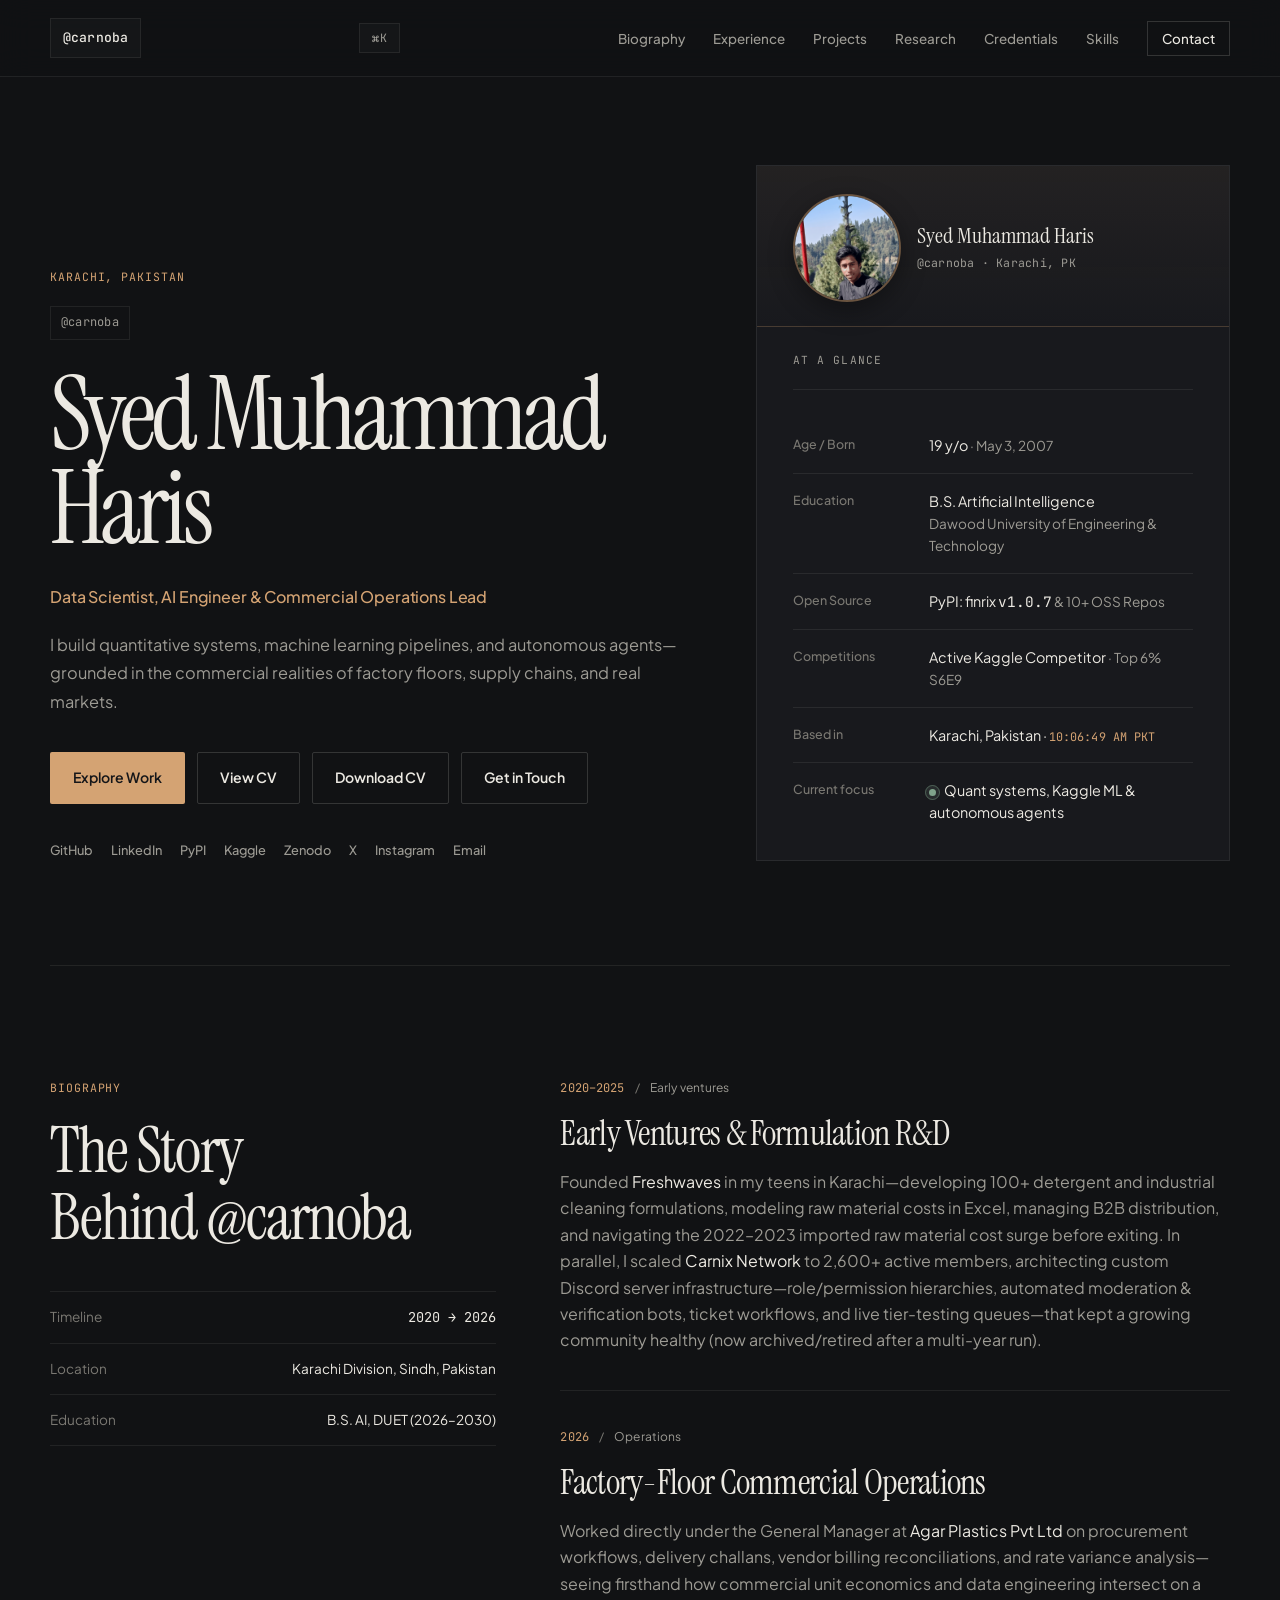
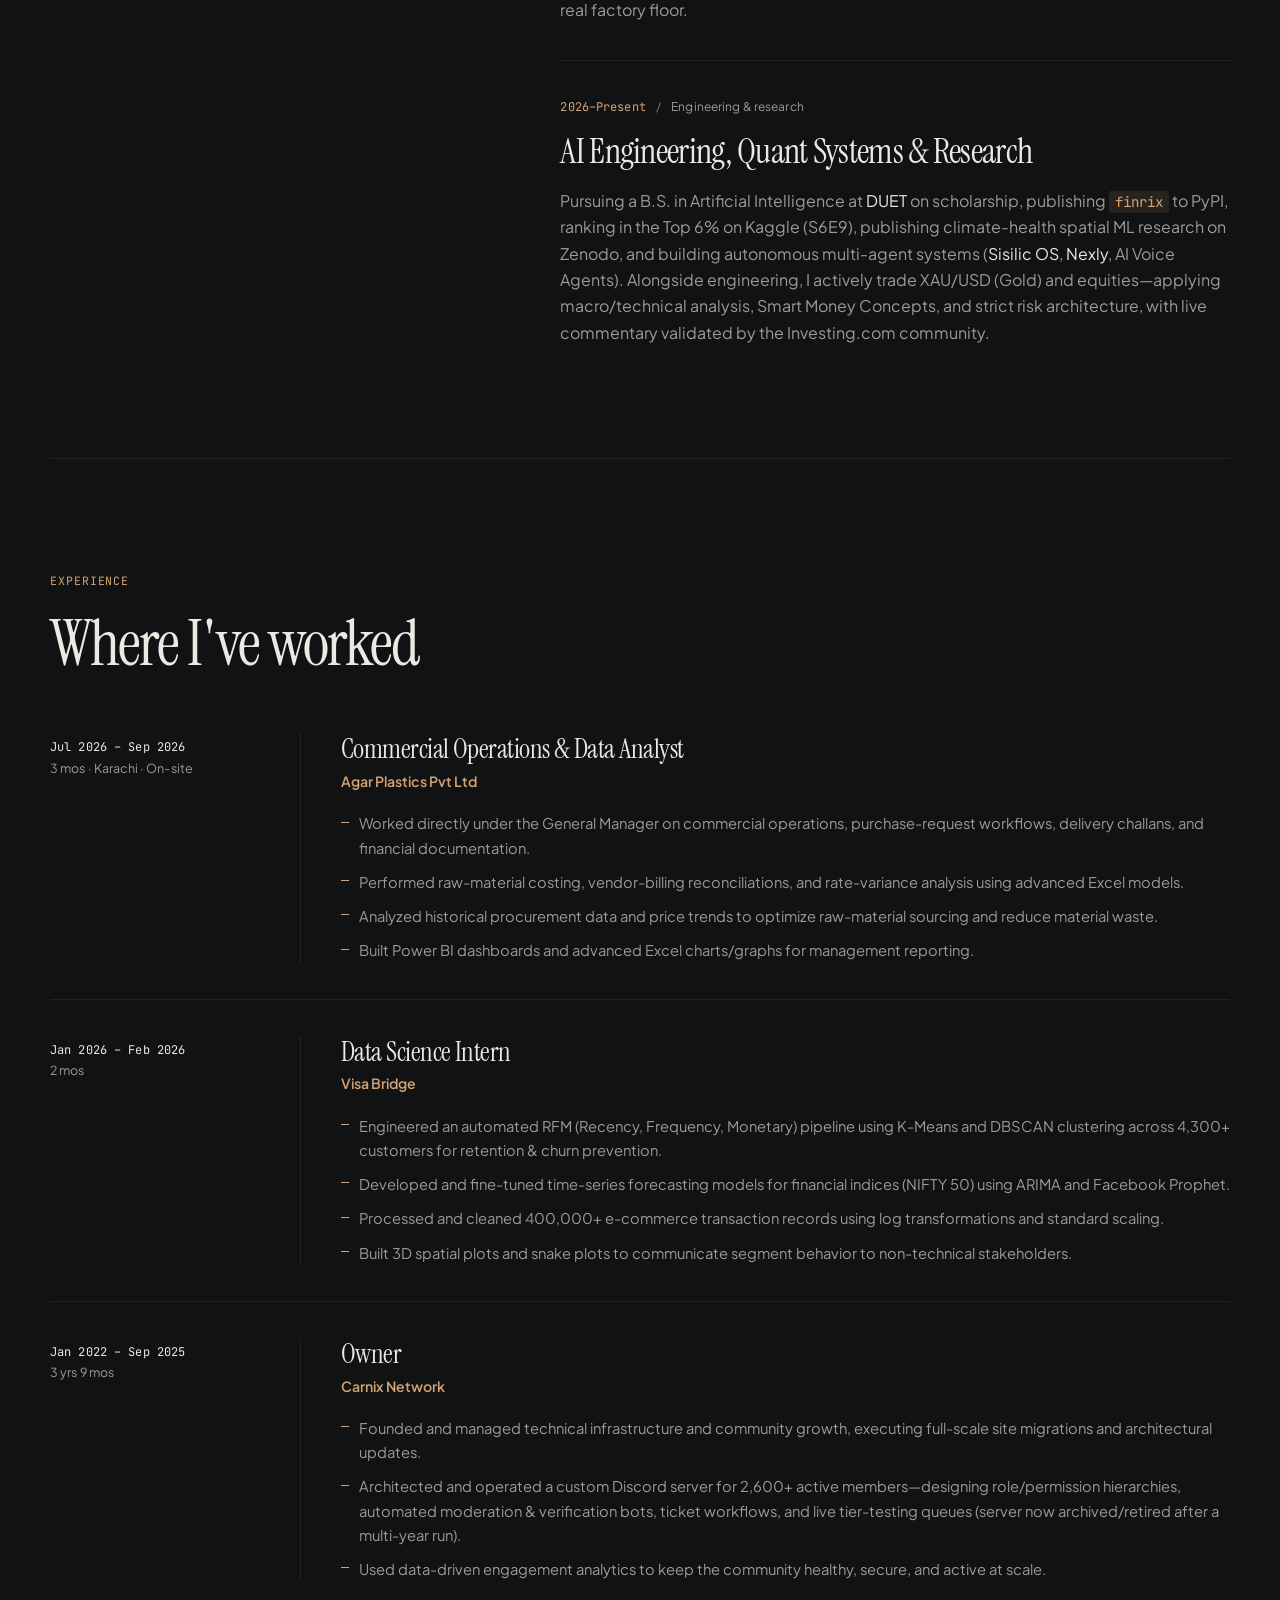
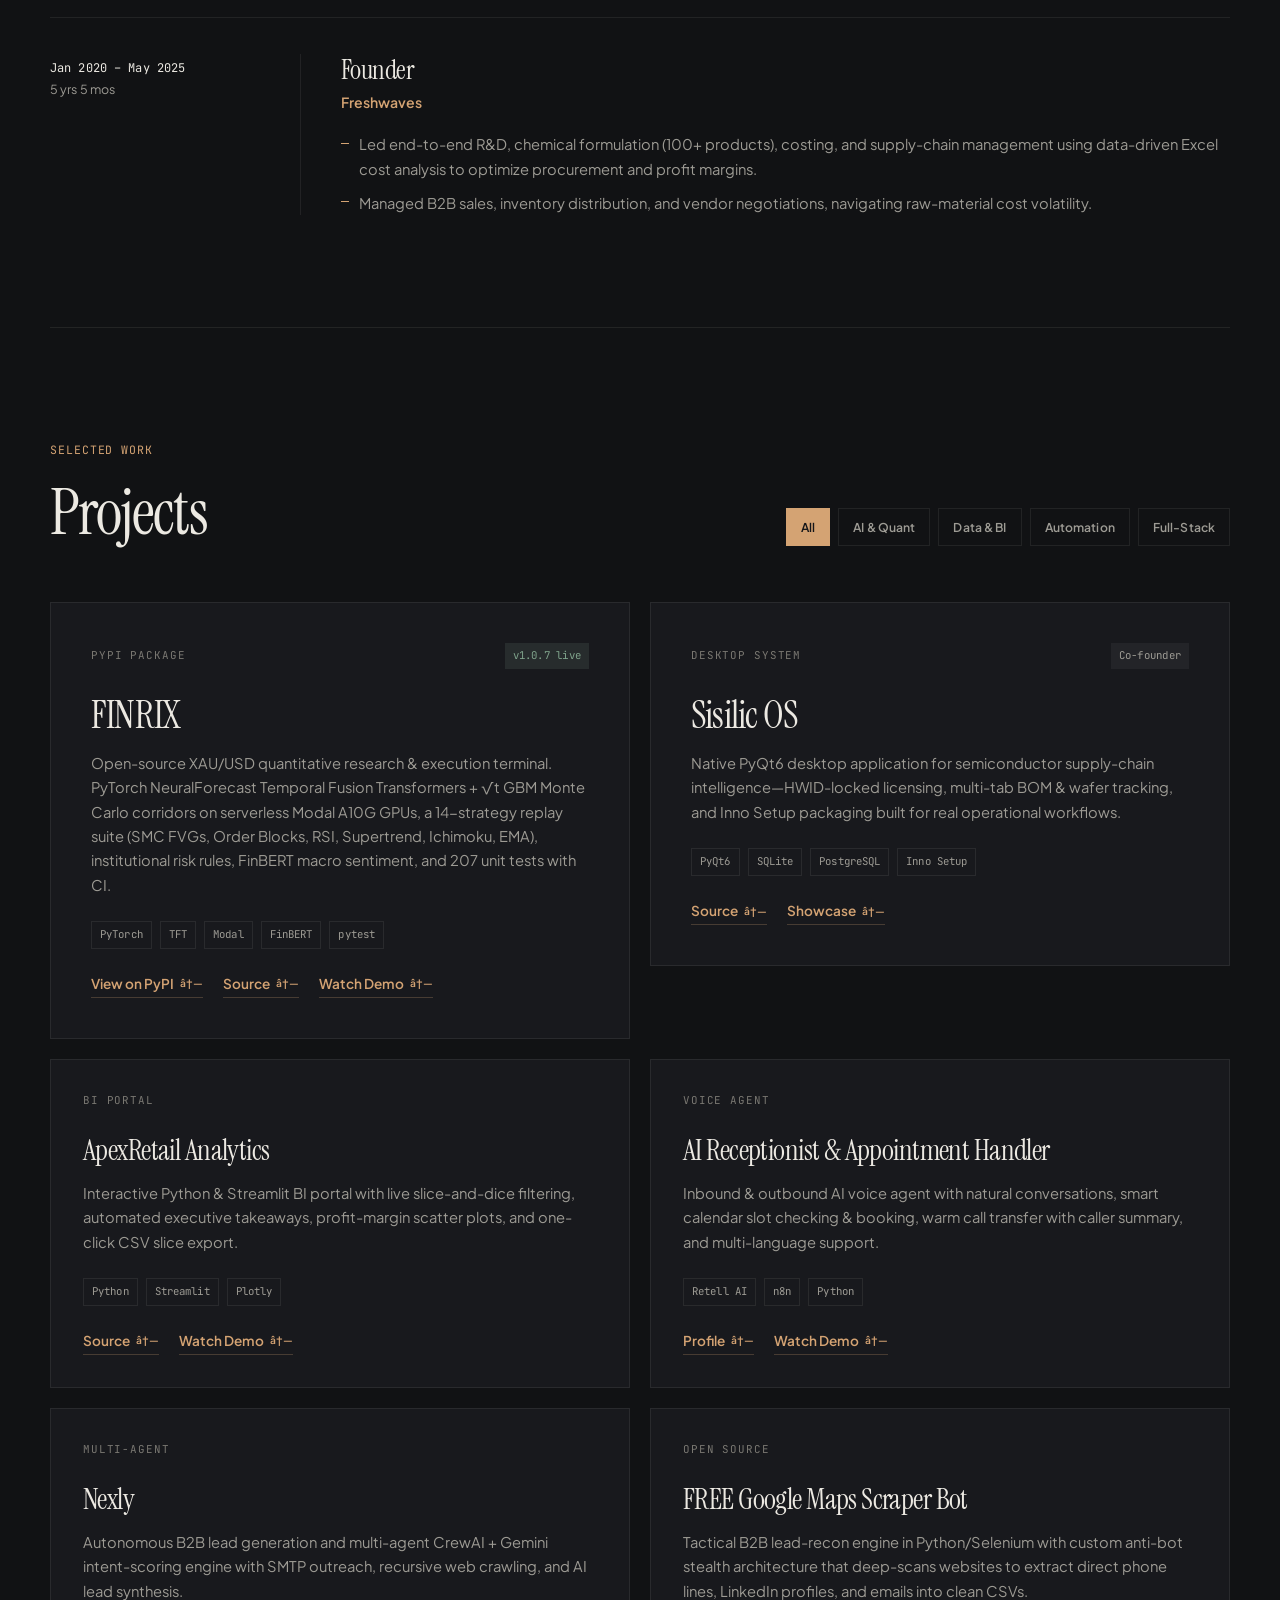
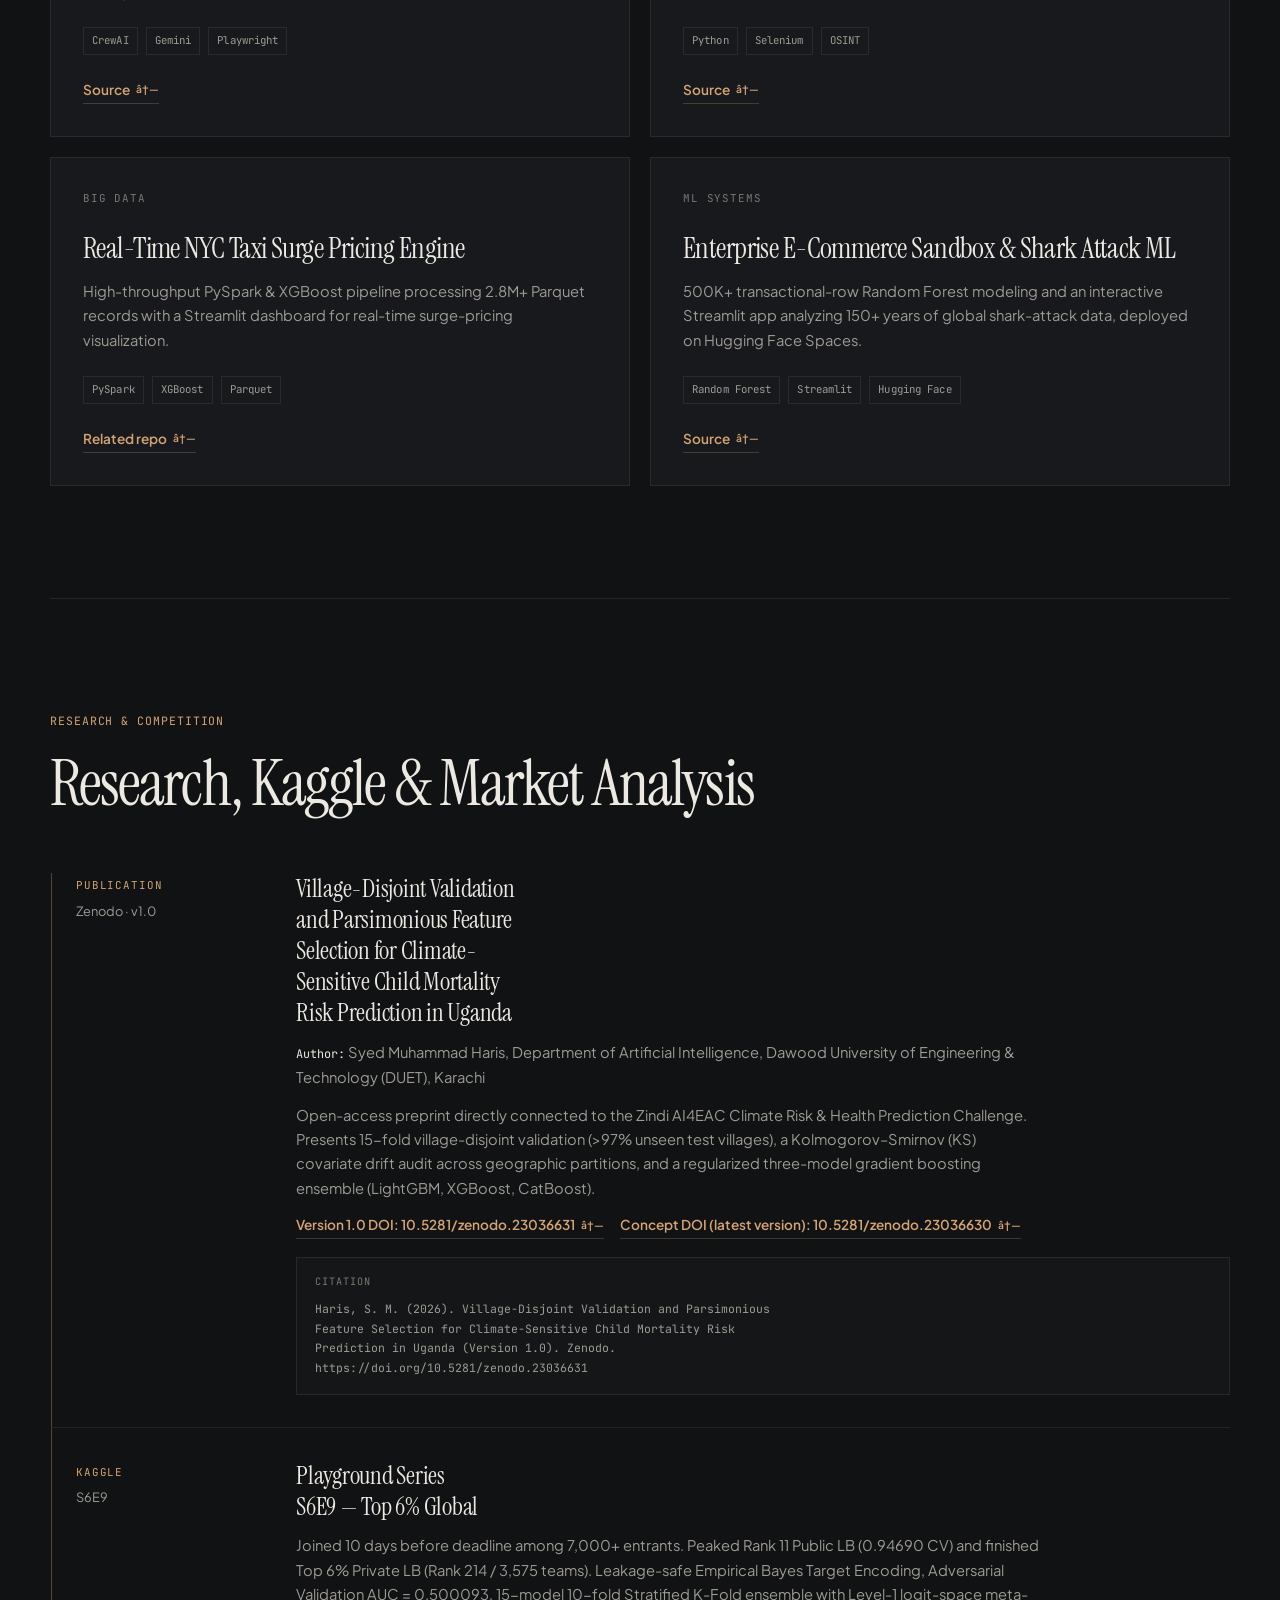
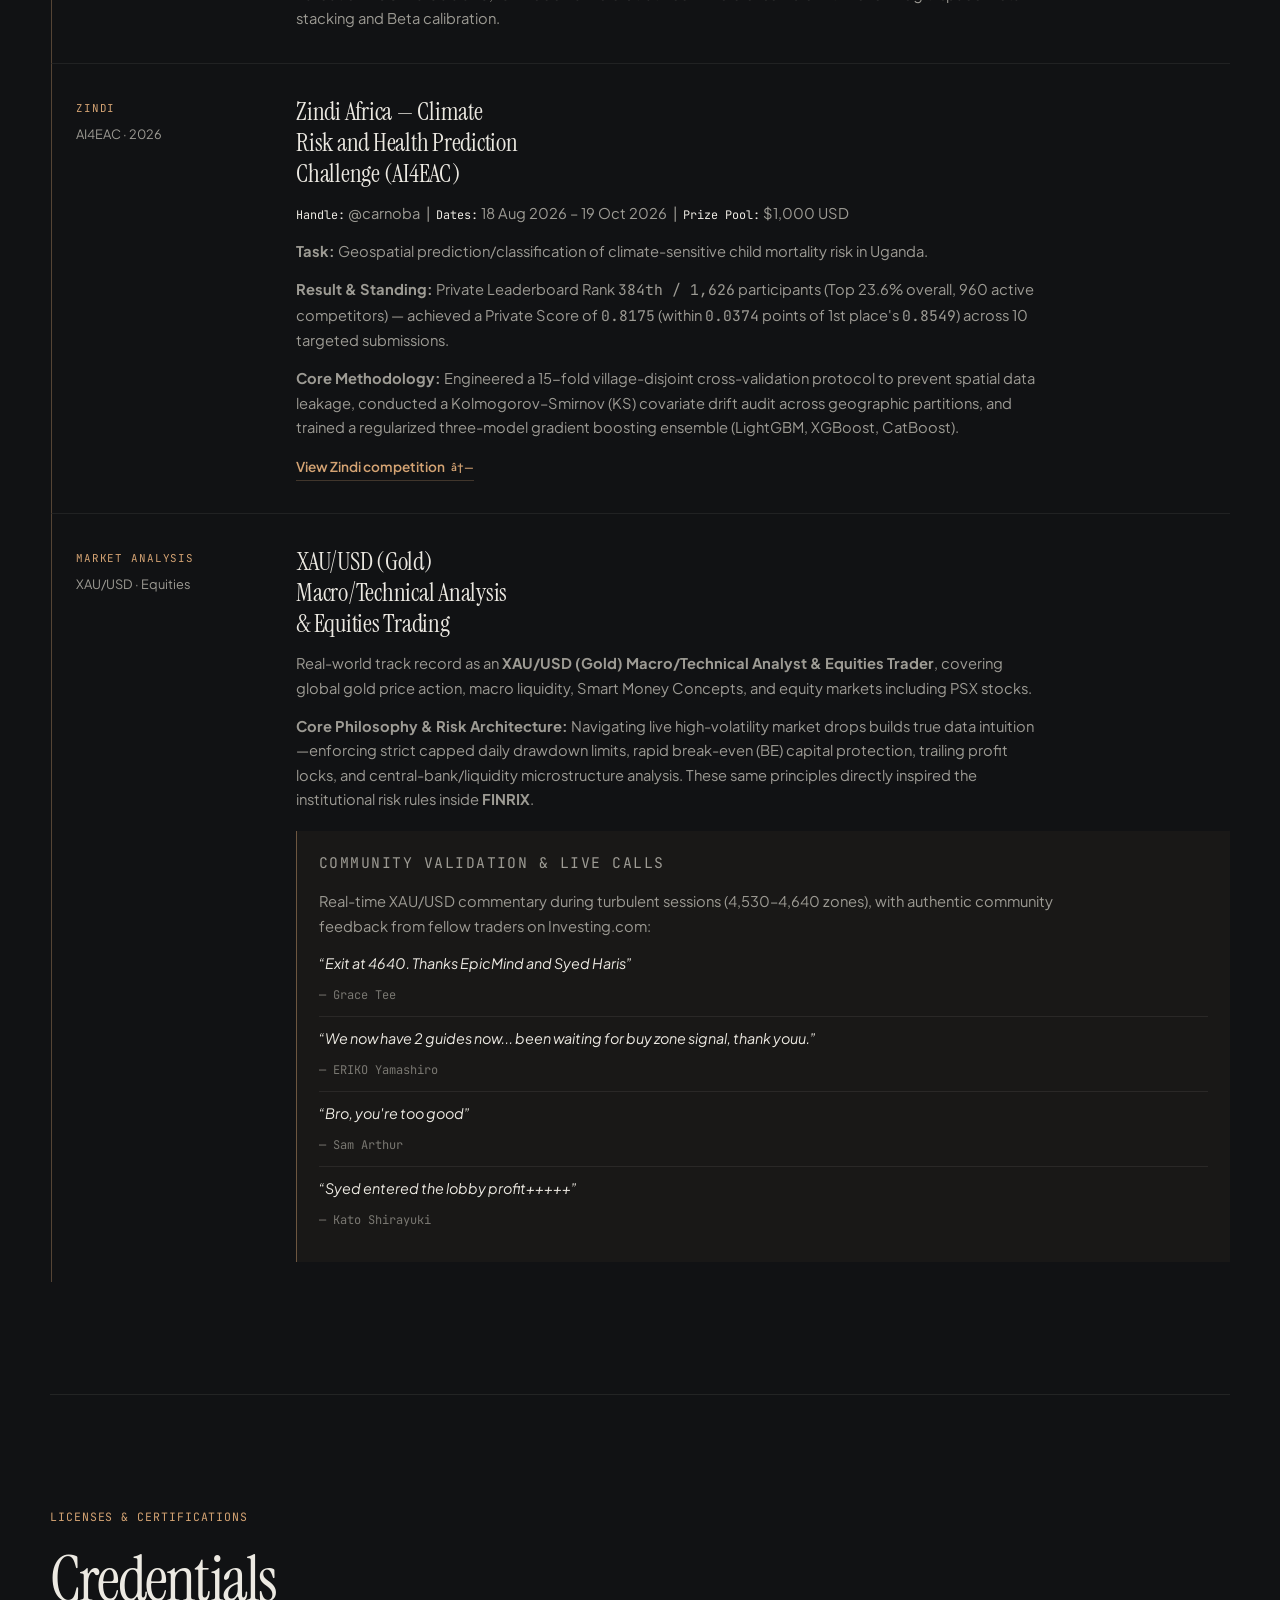
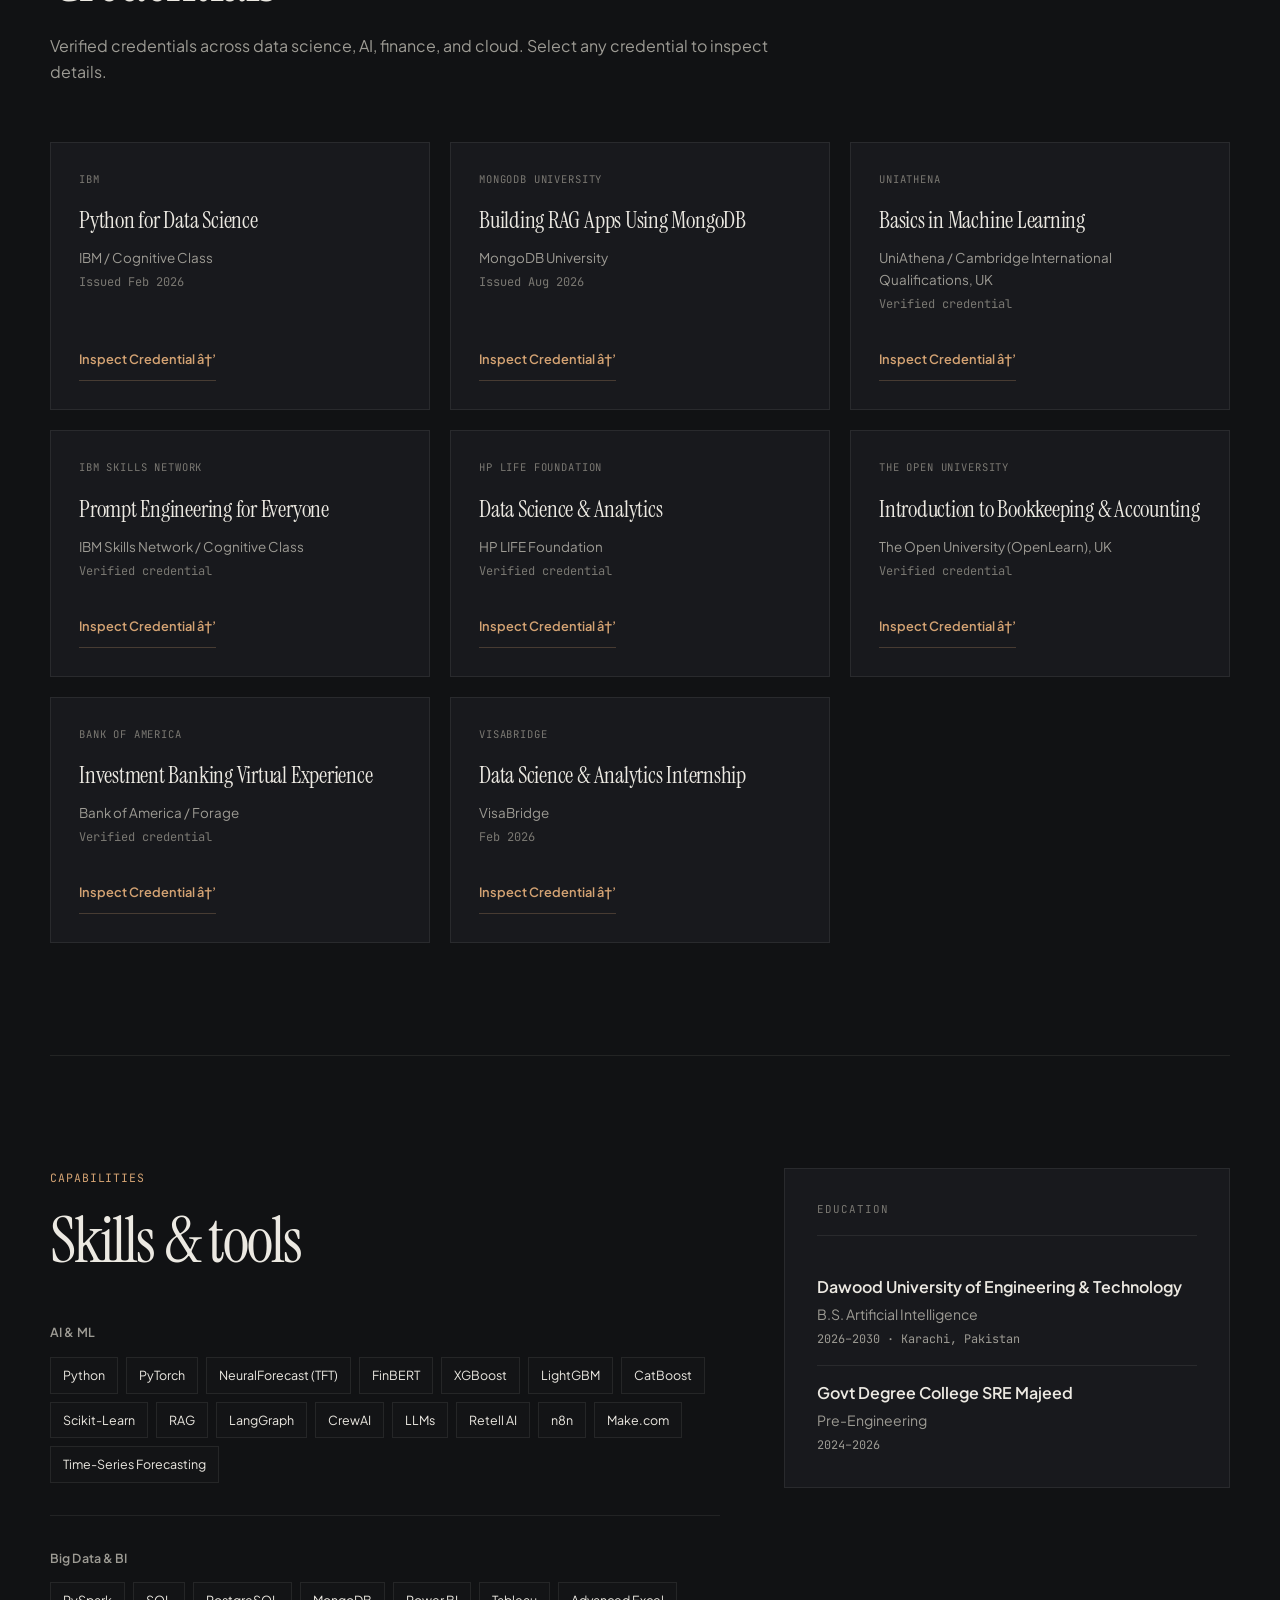
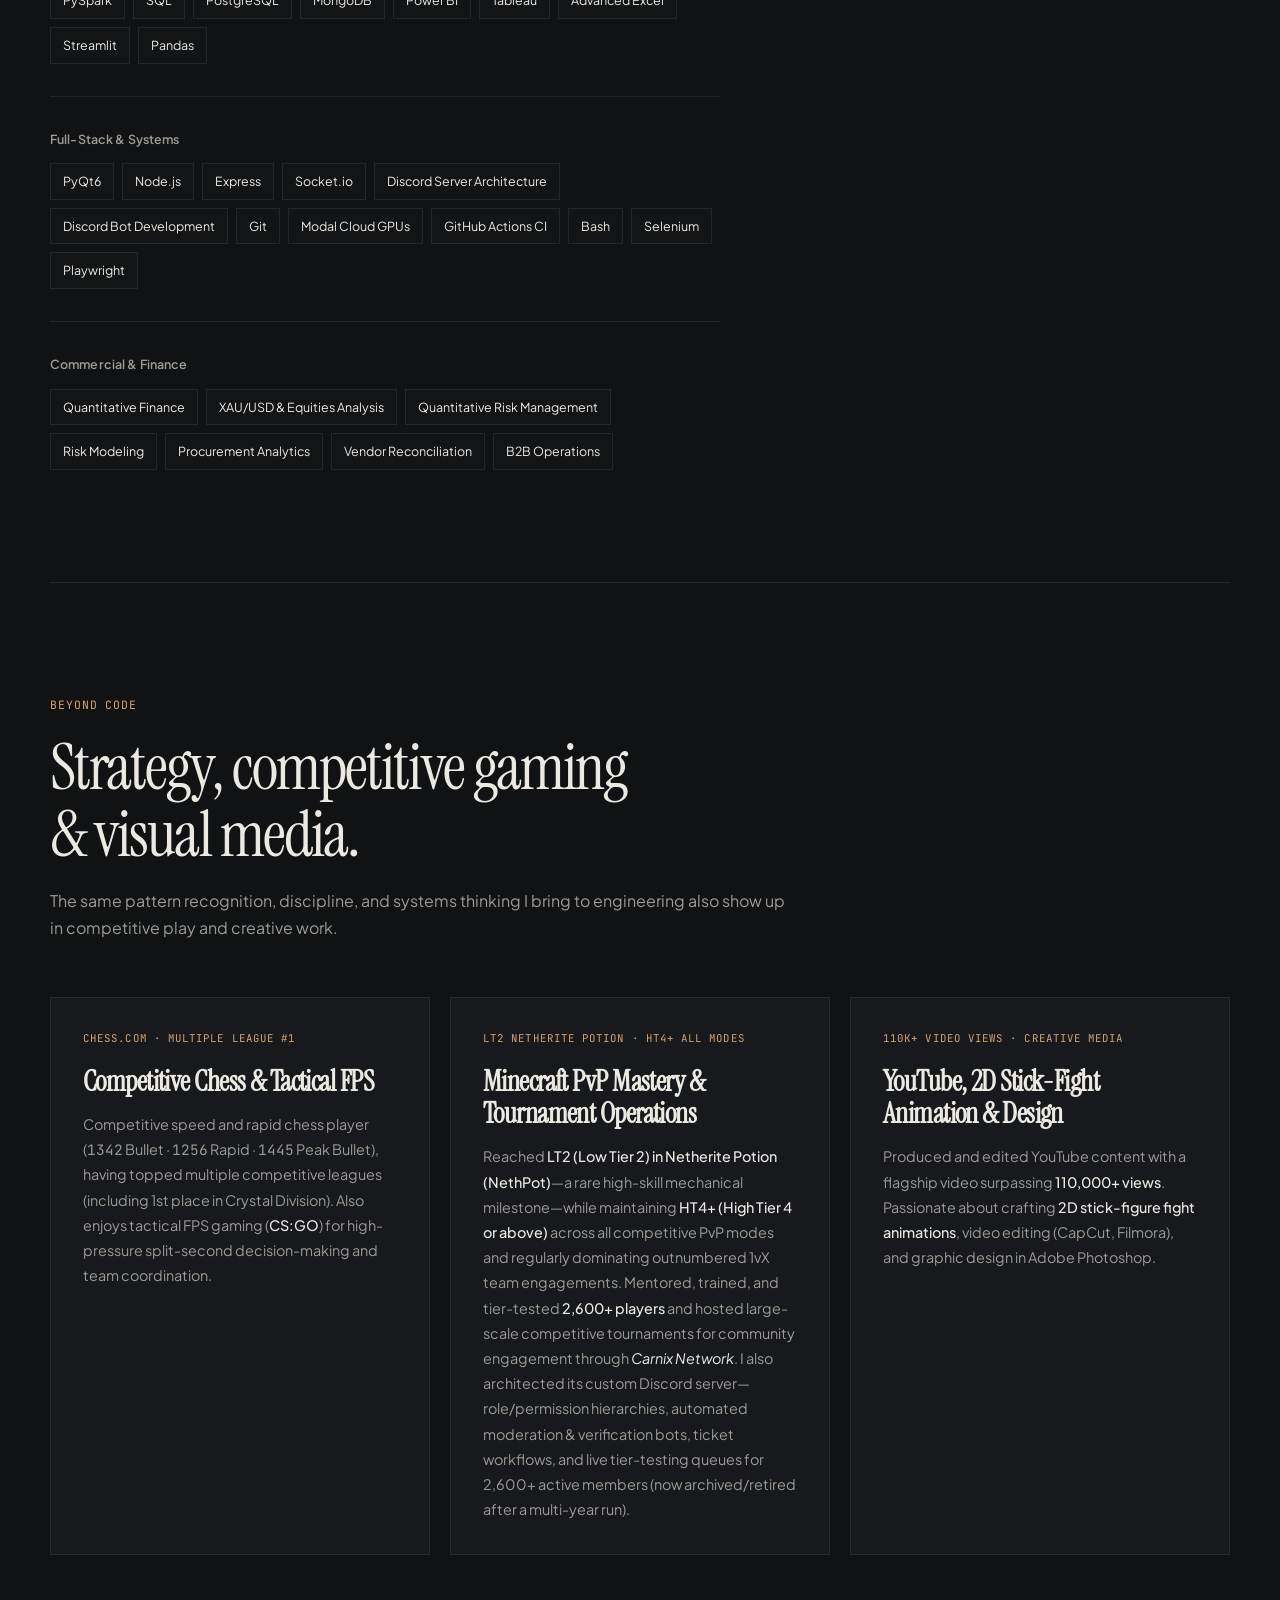
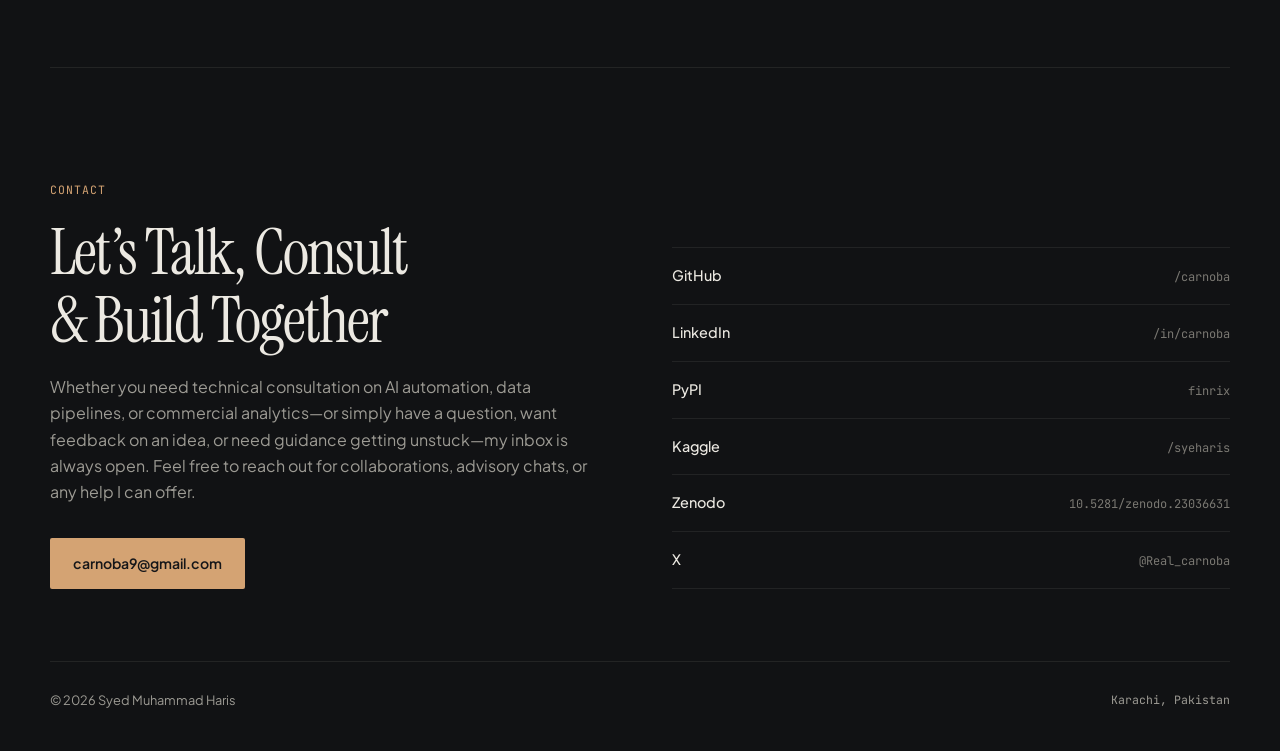
==== commit e6c6c435: "Crop tighter headshot portrait and enlarge circular avatar" ====
--- a/index.html
+++ b/index.html
@@ -21,7 +21,7 @@
   <link rel="preconnect" href="https://fonts.googleapis.com">
   <link rel="preconnect" href="https://fonts.gstatic.com" crossorigin>
   <link href="https://fonts.googleapis.com/css2?family=Instrument+Serif:ital@0;1&family=Plus+Jakarta+Sans:wght@400;500;600;700&family=JetBrains+Mono:wght@400;500&display=swap" rel="stylesheet">
-  <link rel="stylesheet" href="css/style.css?v=4">
+  <link rel="stylesheet" href="css/style.css?v=5">
   <link rel="icon" href="data:image/svg+xml,%3Csvg xmlns='http://www.w3.org/2000/svg' viewBox='0 0 64 64'%3E%3Crect width='64' height='64' rx='14' fill='%23111214'/%3E%3Ctext x='32' y='39' font-family='Georgia,serif' font-size='30' fill='%23D4A373' text-anchor='middle'%3EH%3C/text%3E%3C/svg%3E">
   <link rel="alternate" type="text/plain" href="/llms.txt" title="LLMs.txt">
 </head>
@@ -87,7 +87,7 @@
           <div class="glance-card">
             <div class="glance-avatar-wrap">
               <div class="glance-avatar">
-                <img src="assets/profile.png?v=2" alt="Syed Muhammad Haris (@carnoba)">
+                <img src="assets/profile.png?v=3" alt="Syed Muhammad Haris (@carnoba)">
               </div>
               <div class="glance-avatar-meta">
                 <span class="glance-name">Syed Muhammad Haris</span>
--- a/css/style.css
+++ b/css/style.css
@@ -676,8 +676,8 @@
   background: linear-gradient(180deg, rgba(212,163,115,0.06) 0%, rgba(24,25,29,0) 100%);
 }
 .glance-avatar {
-  width: 88px;
-  height: 88px;
+  width: 108px;
+  height: 108px;
   border-radius: 50%;
   overflow: hidden;
   flex-shrink: 0;
@@ -689,7 +689,7 @@
   width: 100%;
   height: 100%;
   object-fit: cover;
-  object-position: center 15%;
+  object-position: center center;
   display: block;
   filter: contrast(1.03) saturate(0.96);
 }
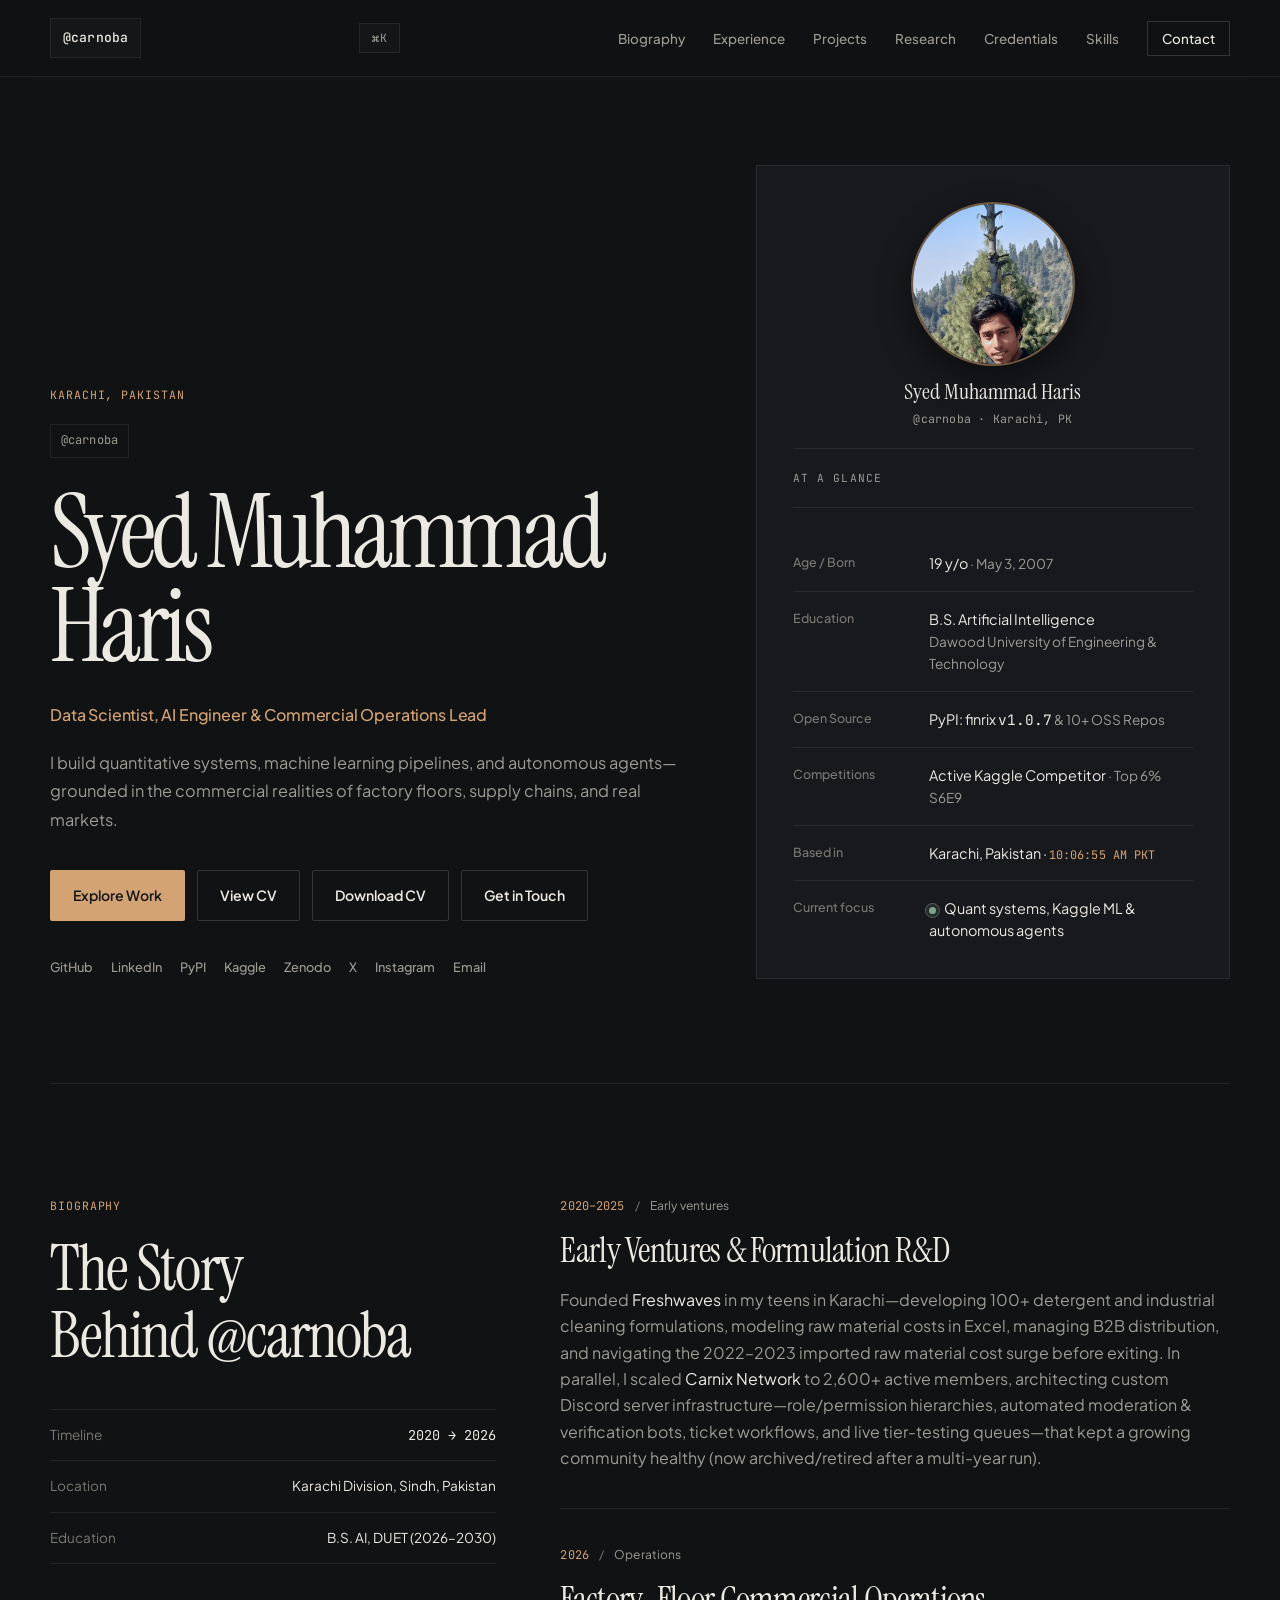
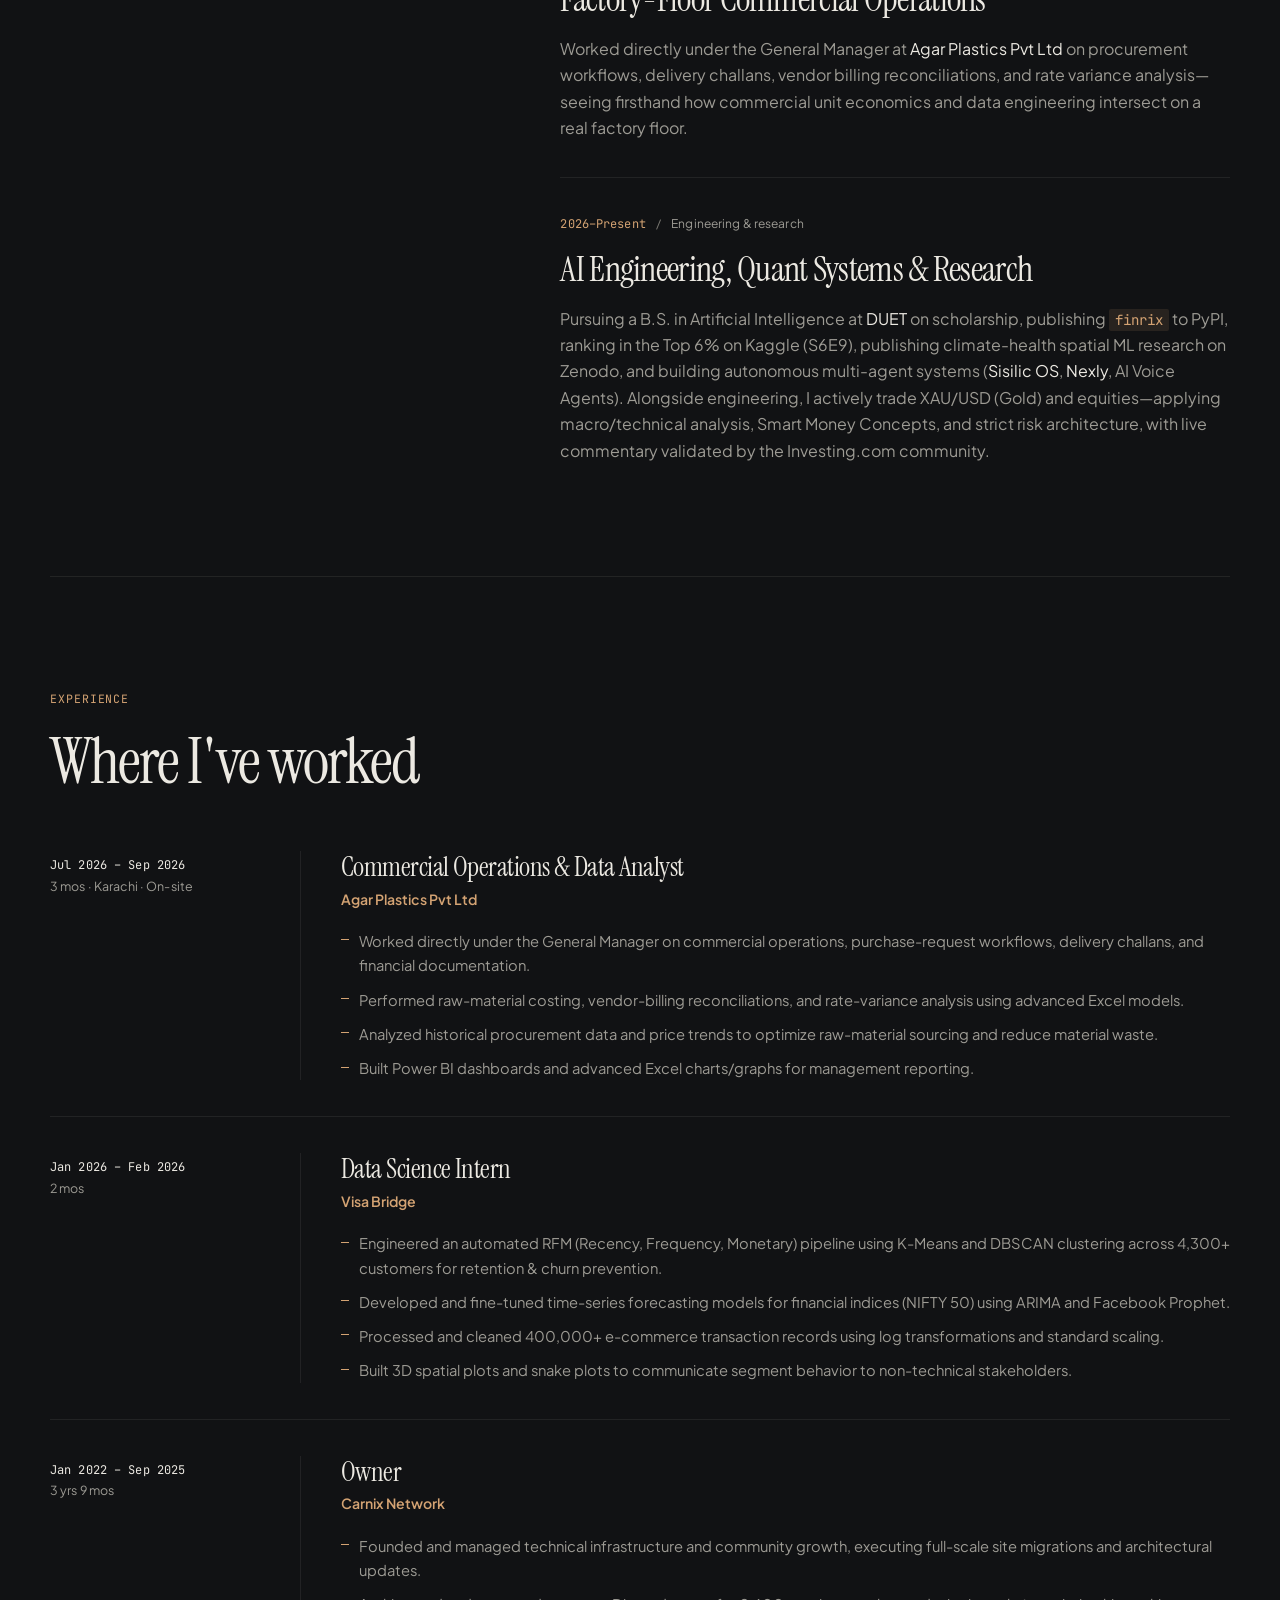
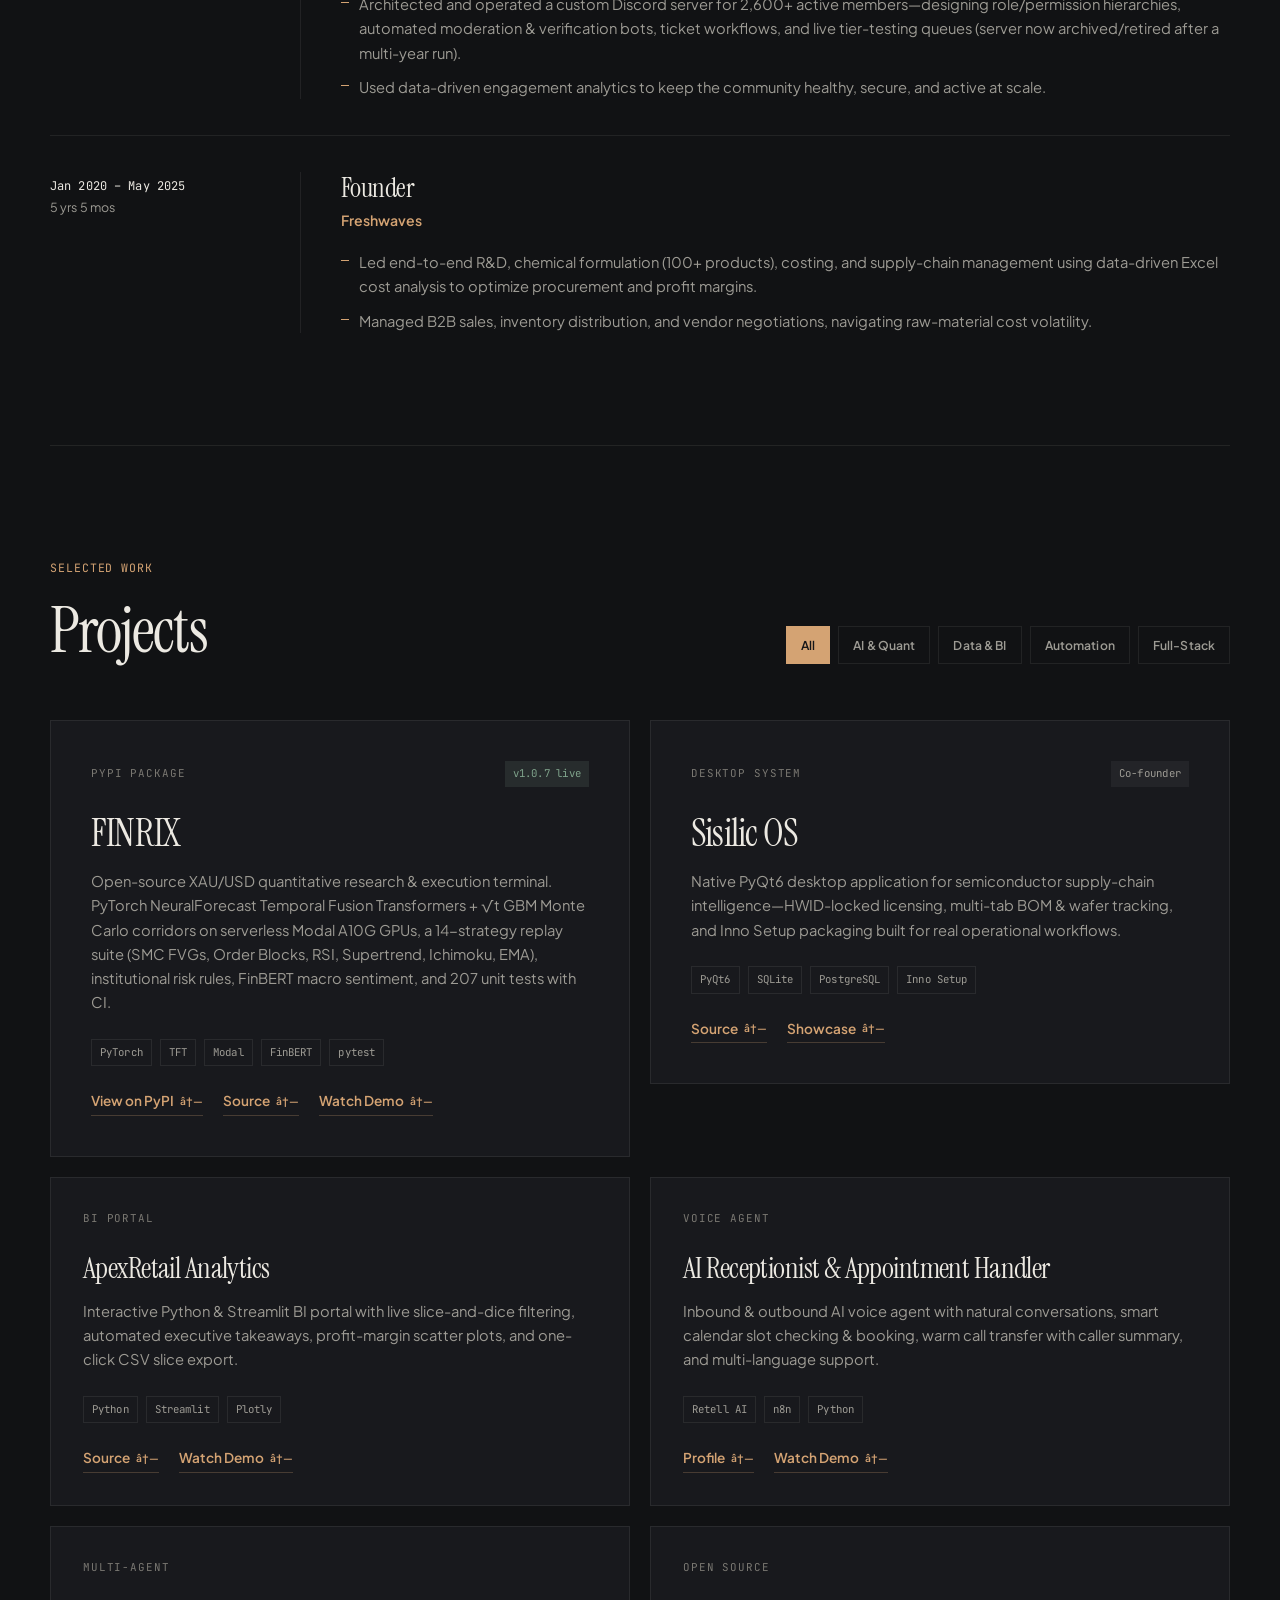
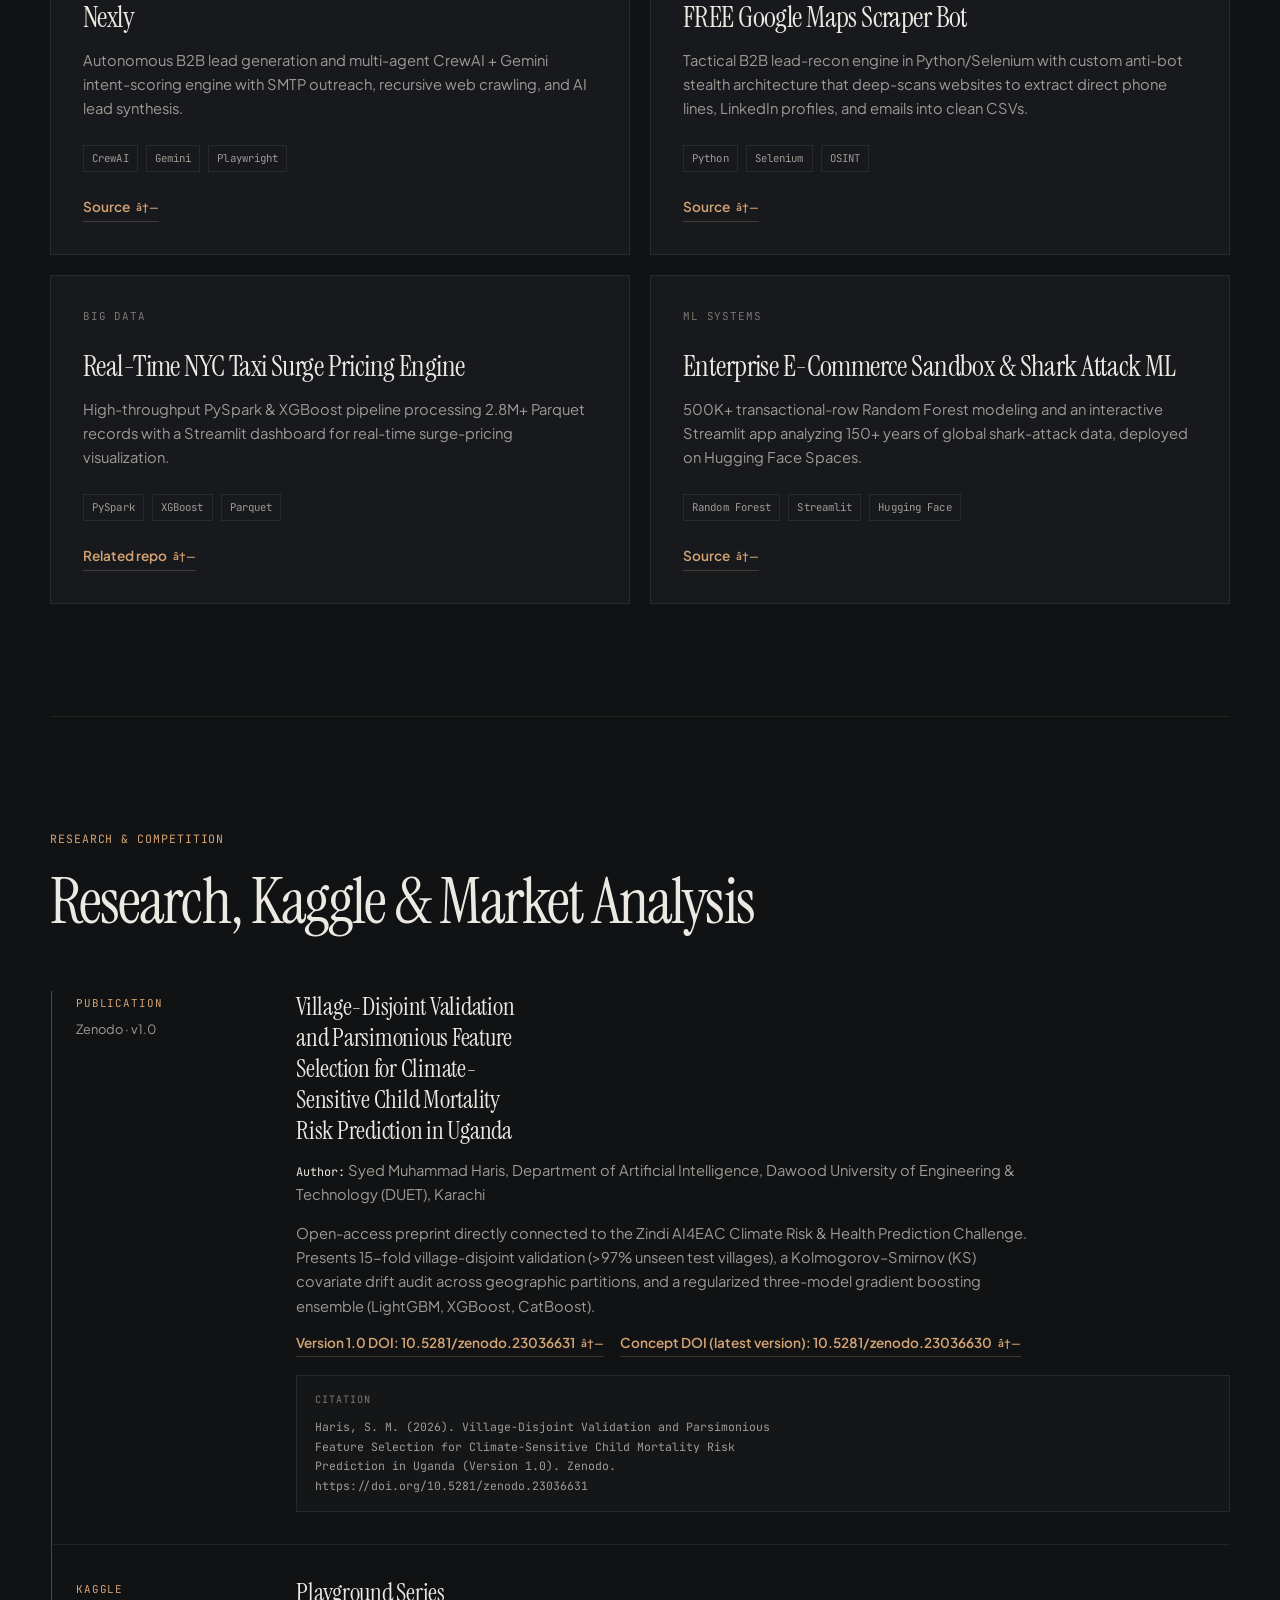
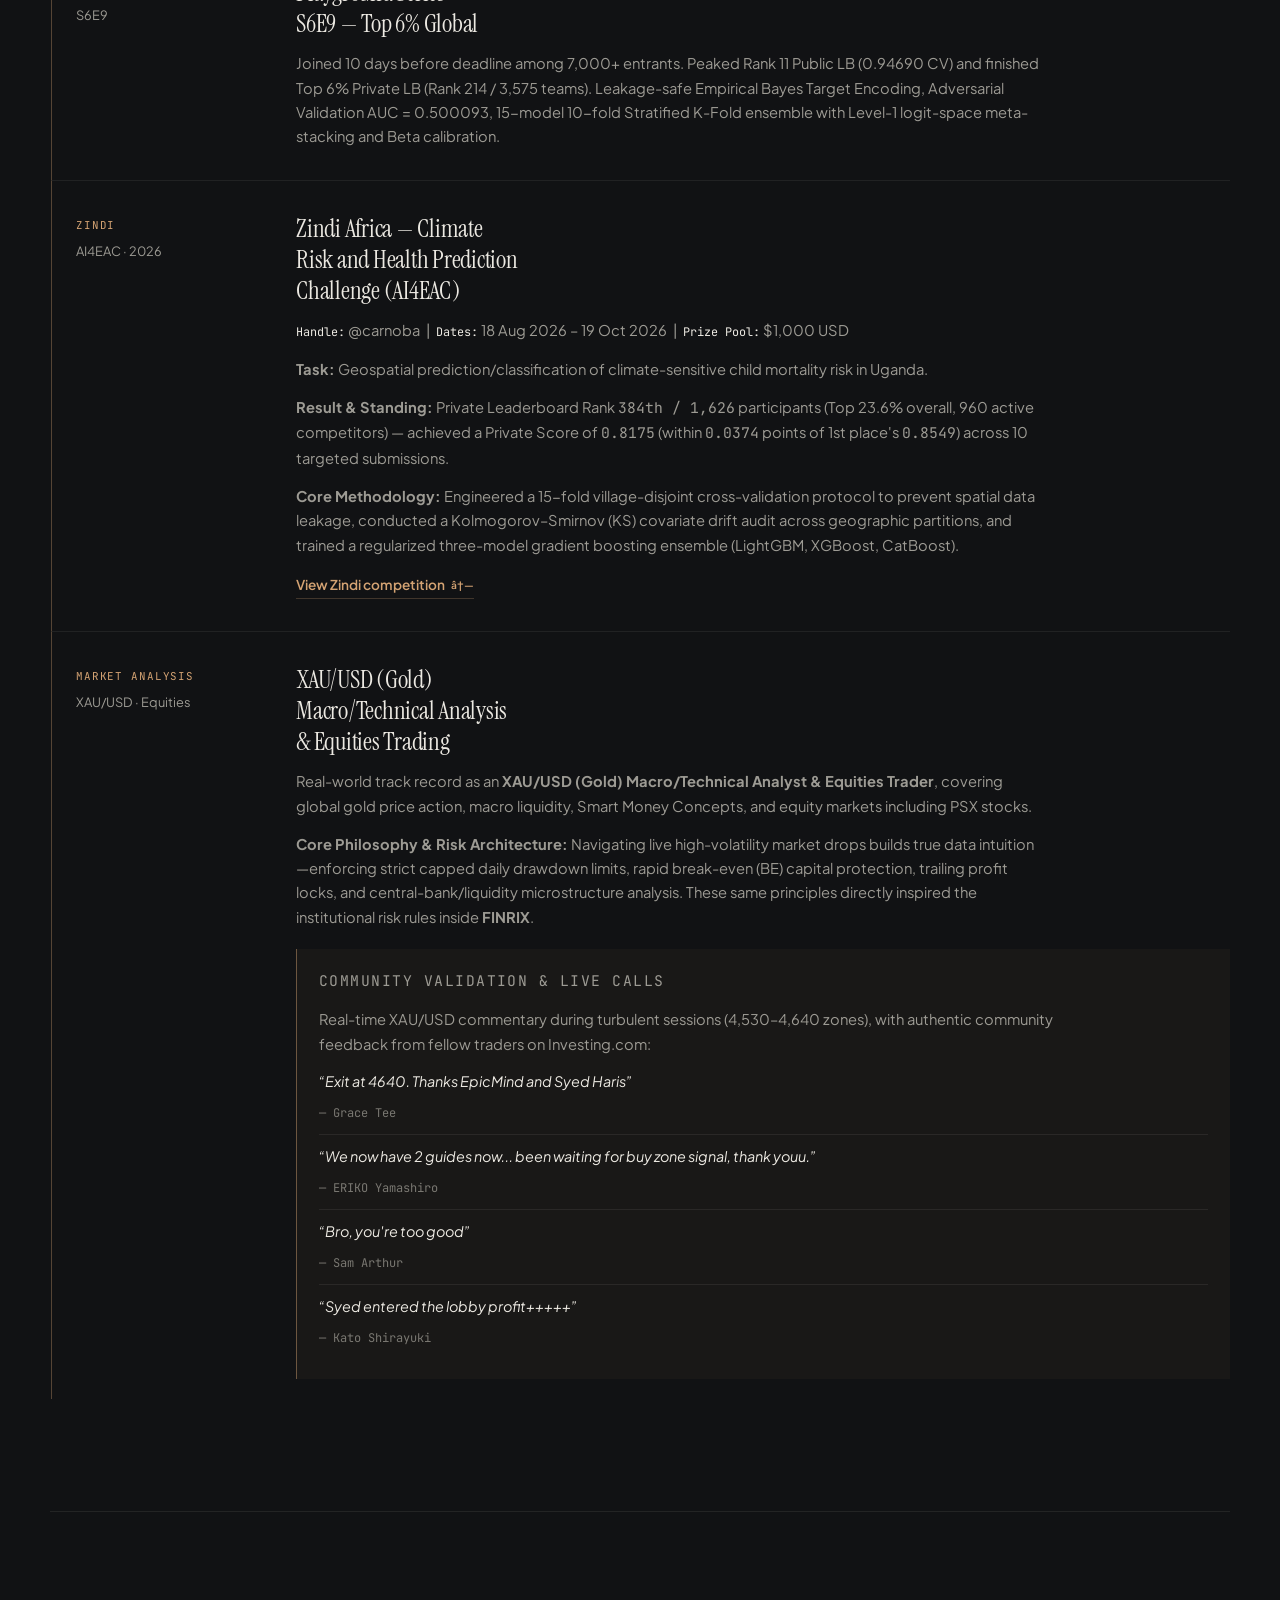
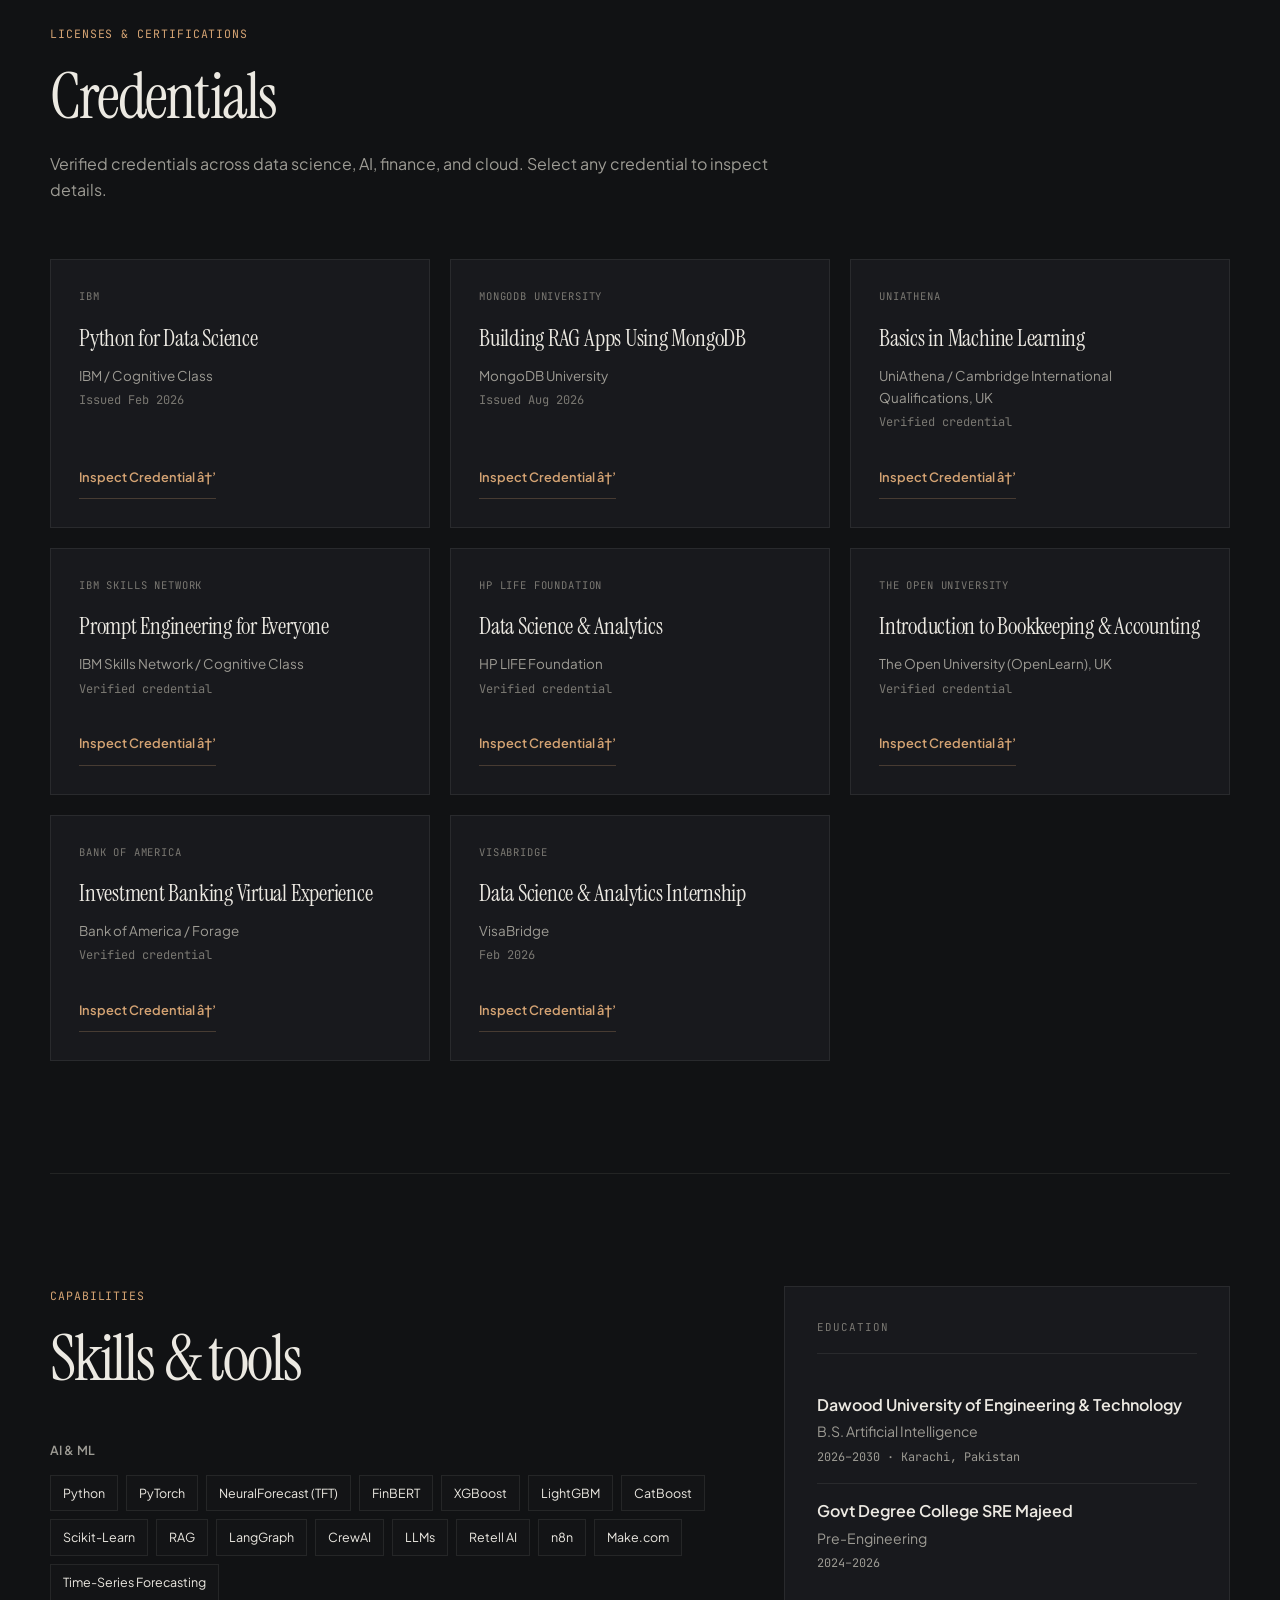
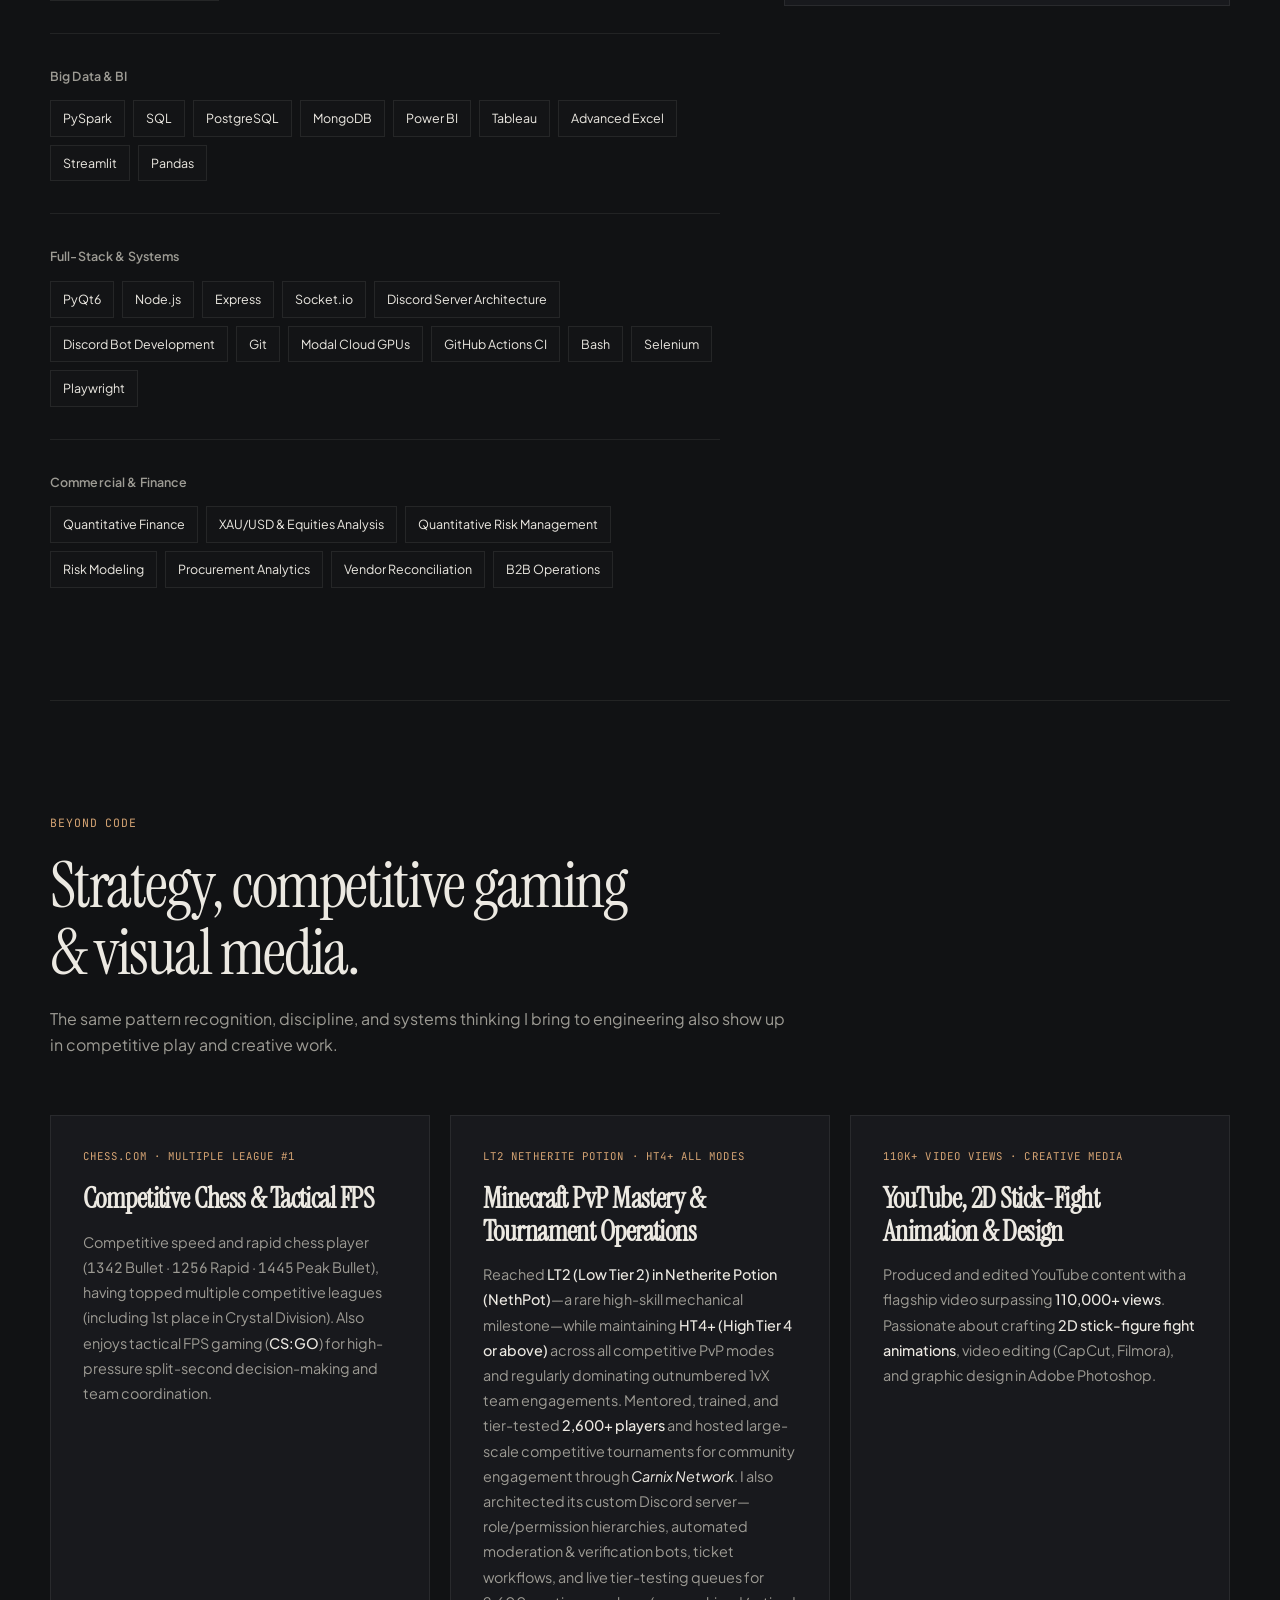
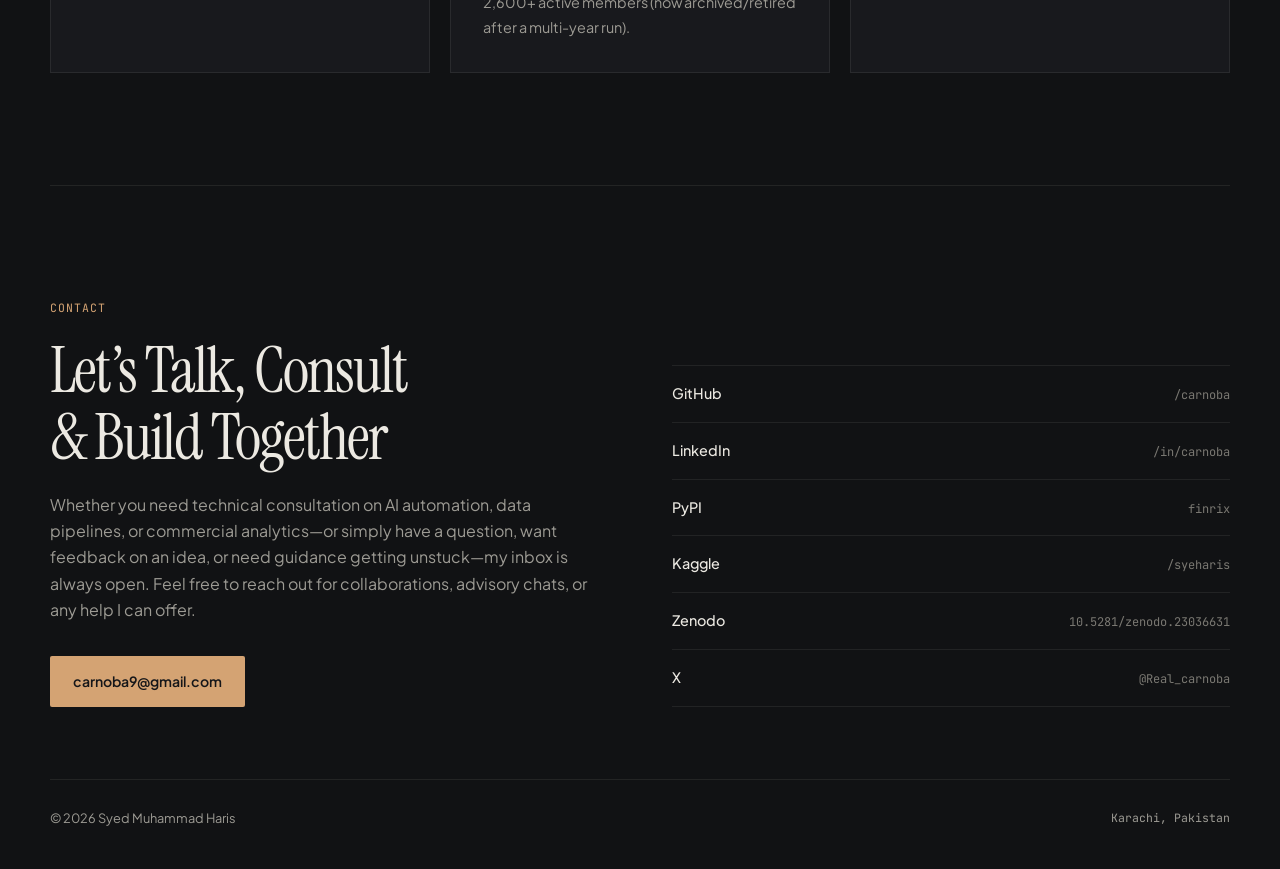
==== commit be697618: "Enlarge avatar and apply tighter face-focused portrait crop" ====
--- a/index.html
+++ b/index.html
@@ -21,7 +21,7 @@
   <link rel="preconnect" href="https://fonts.googleapis.com">
   <link rel="preconnect" href="https://fonts.gstatic.com" crossorigin>
   <link href="https://fonts.googleapis.com/css2?family=Instrument+Serif:ital@0;1&family=Plus+Jakarta+Sans:wght@400;500;600;700&family=JetBrains+Mono:wght@400;500&display=swap" rel="stylesheet">
-  <link rel="stylesheet" href="css/style.css?v=5">
+  <link rel="stylesheet" href="css/style.css?v=6">
   <link rel="icon" href="data:image/svg+xml,%3Csvg xmlns='http://www.w3.org/2000/svg' viewBox='0 0 64 64'%3E%3Crect width='64' height='64' rx='14' fill='%23111214'/%3E%3Ctext x='32' y='39' font-family='Georgia,serif' font-size='30' fill='%23D4A373' text-anchor='middle'%3EH%3C/text%3E%3C/svg%3E">
   <link rel="alternate" type="text/plain" href="/llms.txt" title="LLMs.txt">
 </head>
@@ -87,7 +87,7 @@
           <div class="glance-card">
             <div class="glance-avatar-wrap">
               <div class="glance-avatar">
-                <img src="assets/profile.png?v=3" alt="Syed Muhammad Haris (@carnoba)">
+                <img src="assets/profile.png?v=4" alt="Syed Muhammad Haris (@carnoba)">
               </div>
               <div class="glance-avatar-meta">
                 <span class="glance-name">Syed Muhammad Haris</span>
--- a/css/style.css
+++ b/css/style.css
@@ -668,21 +668,21 @@
 .glance-card { overflow: hidden; }
 .glance-avatar-wrap {
   display: flex;
+  flex-direction: column;
   align-items: center;
-  gap: 16px;
-  margin: -36px -36px 24px;
-  padding: 28px 36px 24px;
-  border-bottom: 1px solid rgba(212, 163, 115, 0.2);
-  background: linear-gradient(180deg, rgba(212,163,115,0.06) 0%, rgba(24,25,29,0) 100%);
+  text-align: center;
+  gap: 14px;
+  padding-bottom: 20px;
+  margin-bottom: 20px;
+  border-bottom: 1px solid rgba(236, 233, 226, 0.08);
 }
 .glance-avatar {
-  width: 108px;
-  height: 108px;
+  width: 164px;
+  height: 164px;
   border-radius: 50%;
   overflow: hidden;
-  flex-shrink: 0;
-  border: 2px solid rgba(212, 163, 115, 0.45);
-  box-shadow: 0 8px 24px rgba(0, 0, 0, 0.35);
+  border: 2px solid rgba(212, 163, 115, 0.5);
+  box-shadow: 0 14px 34px rgba(0, 0, 0, 0.45);
   background: #111214;
 }
 .glance-avatar img {
@@ -691,7 +691,6 @@
   object-fit: cover;
   object-position: center center;
   display: block;
-  filter: contrast(1.03) saturate(0.96);
 }
 .glance-avatar-meta { display: flex; flex-direction: column; gap: 4px; min-width: 0; }
 .glance-name { font-family: var(--serif); font-size: 1.35rem; line-height: 1.15; color: var(--text); }
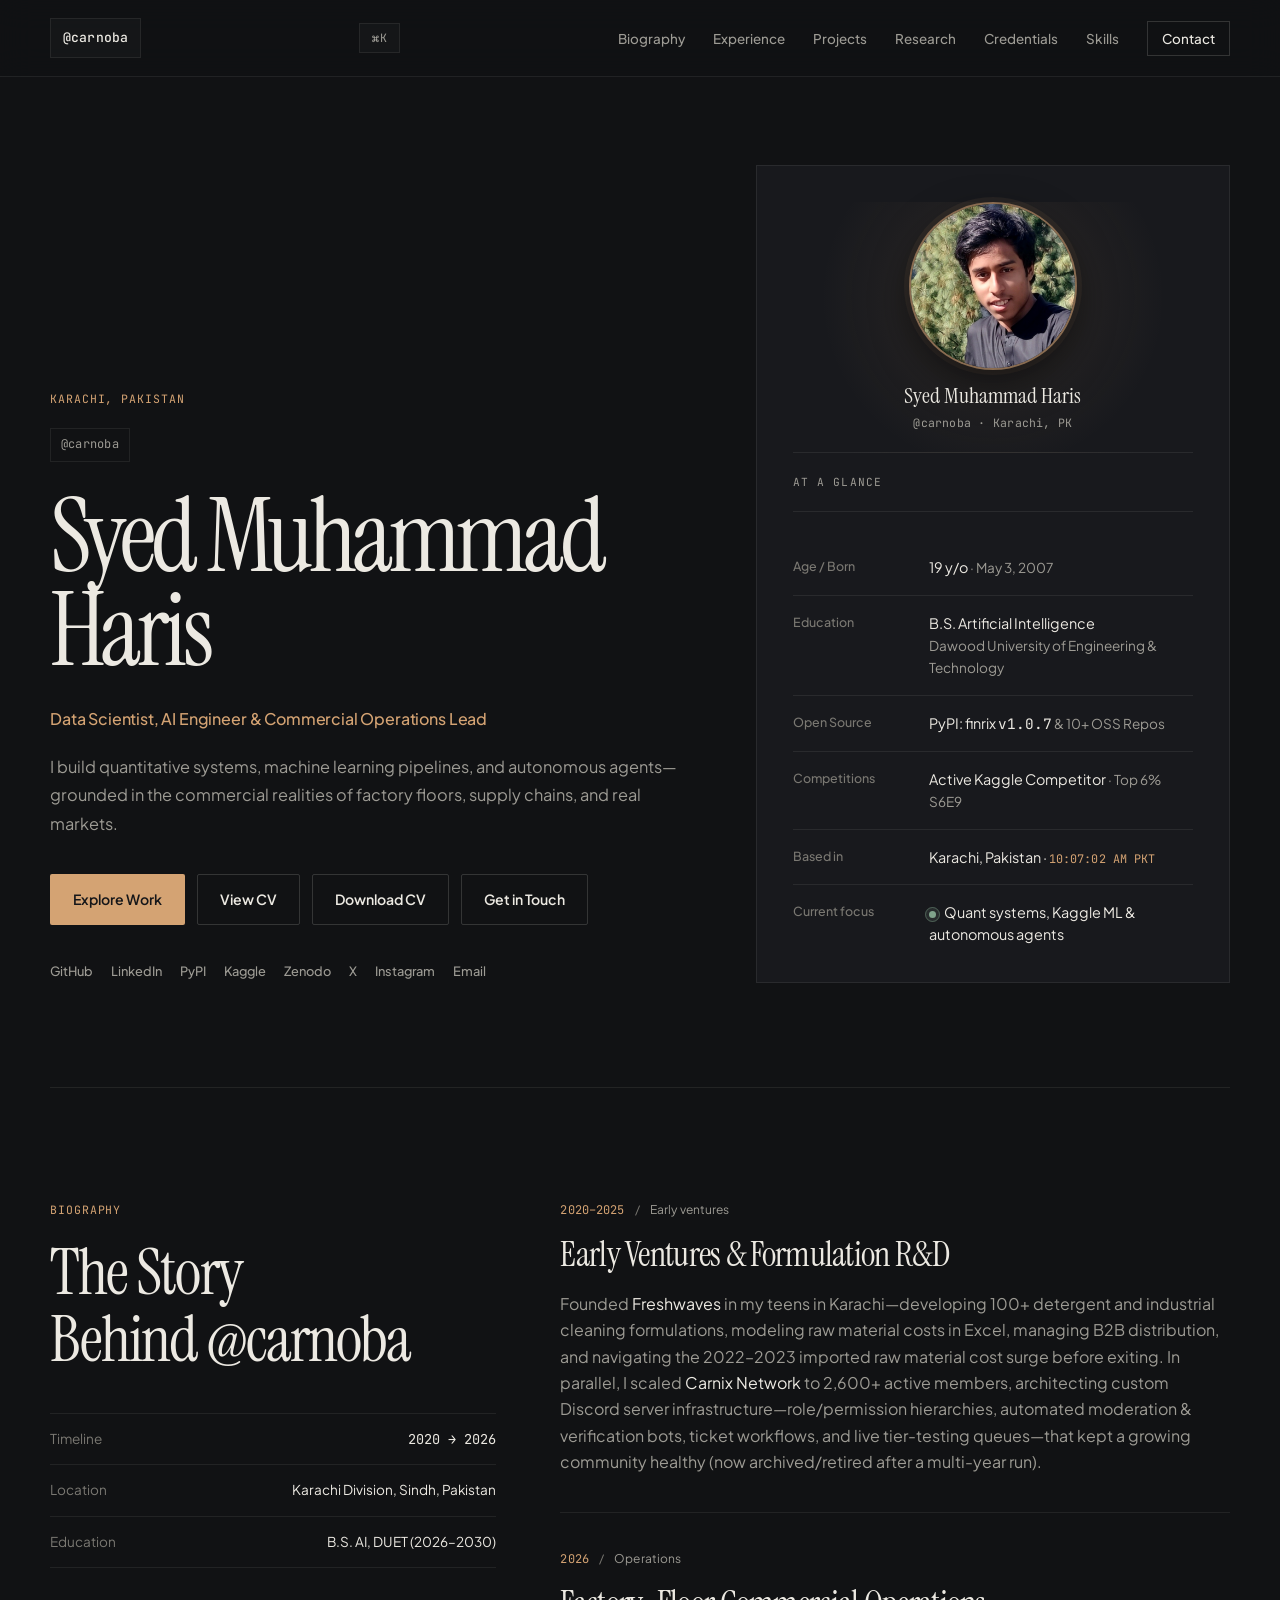
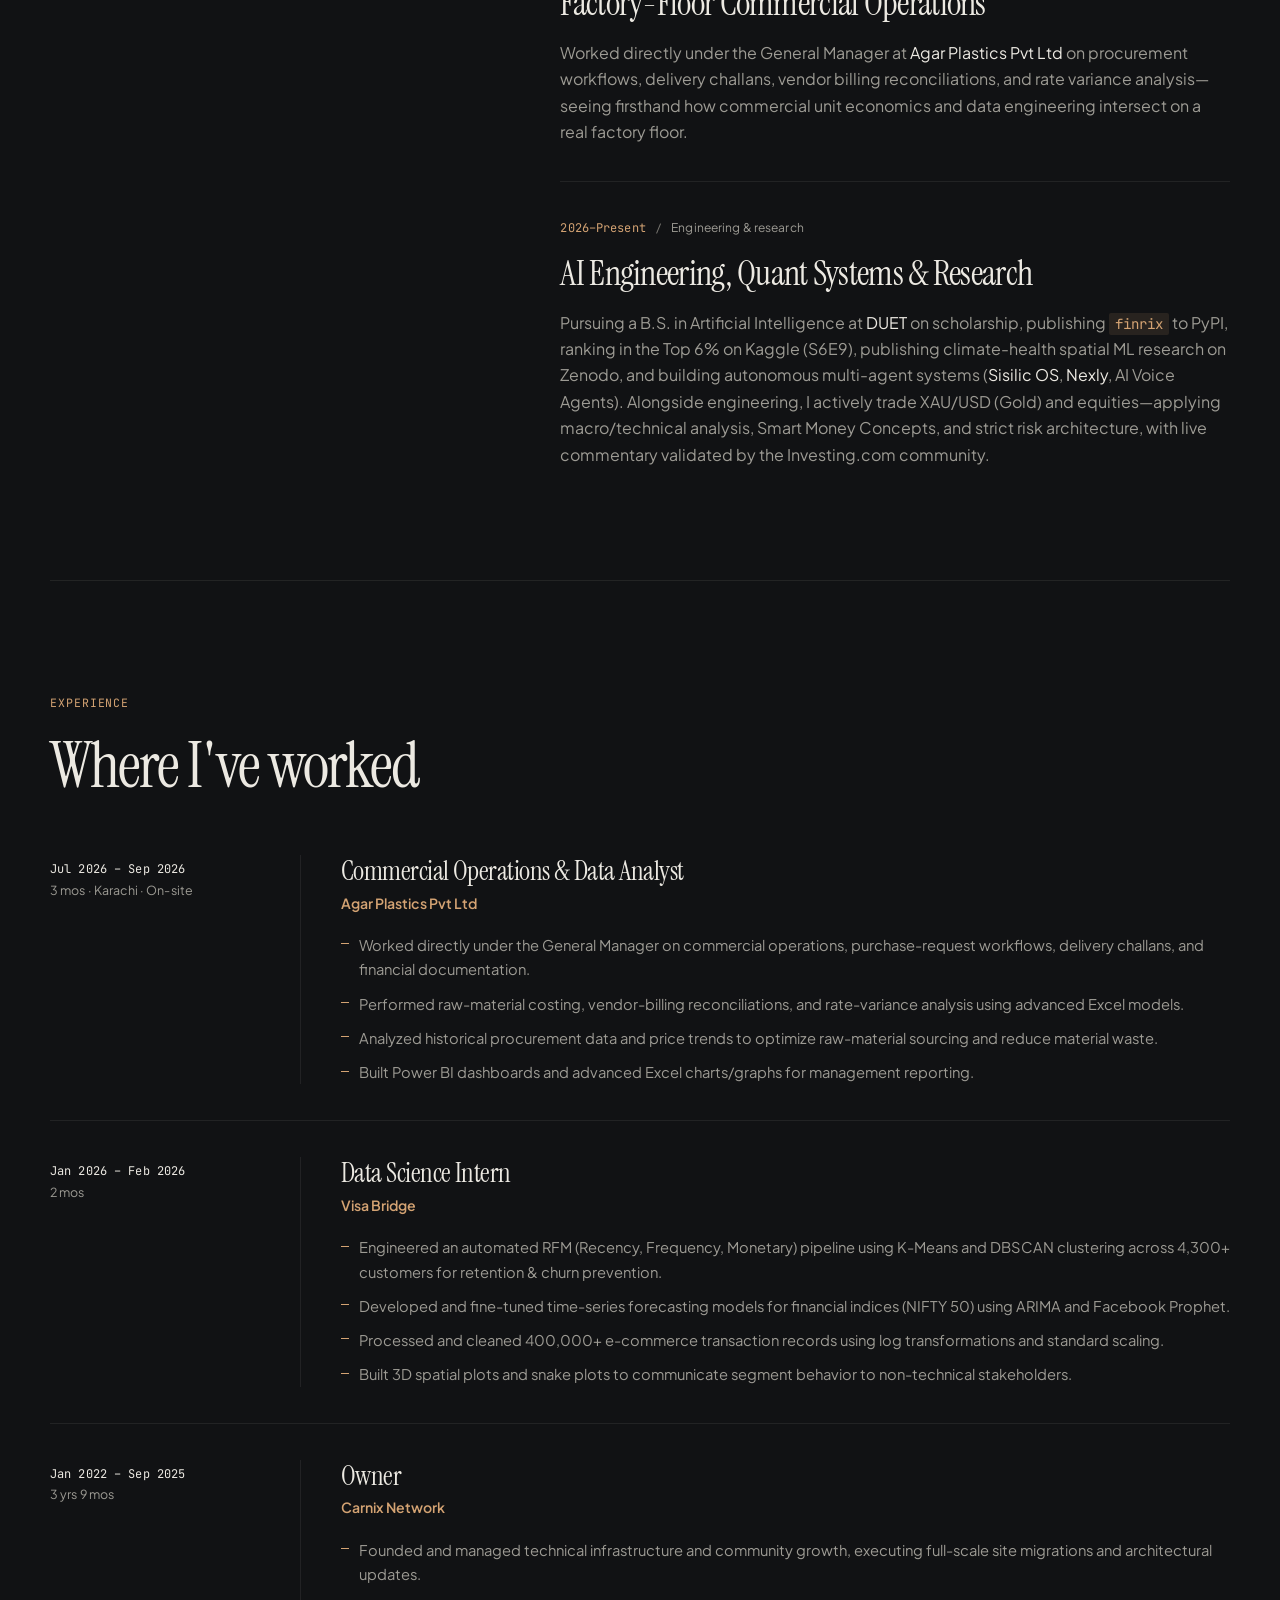
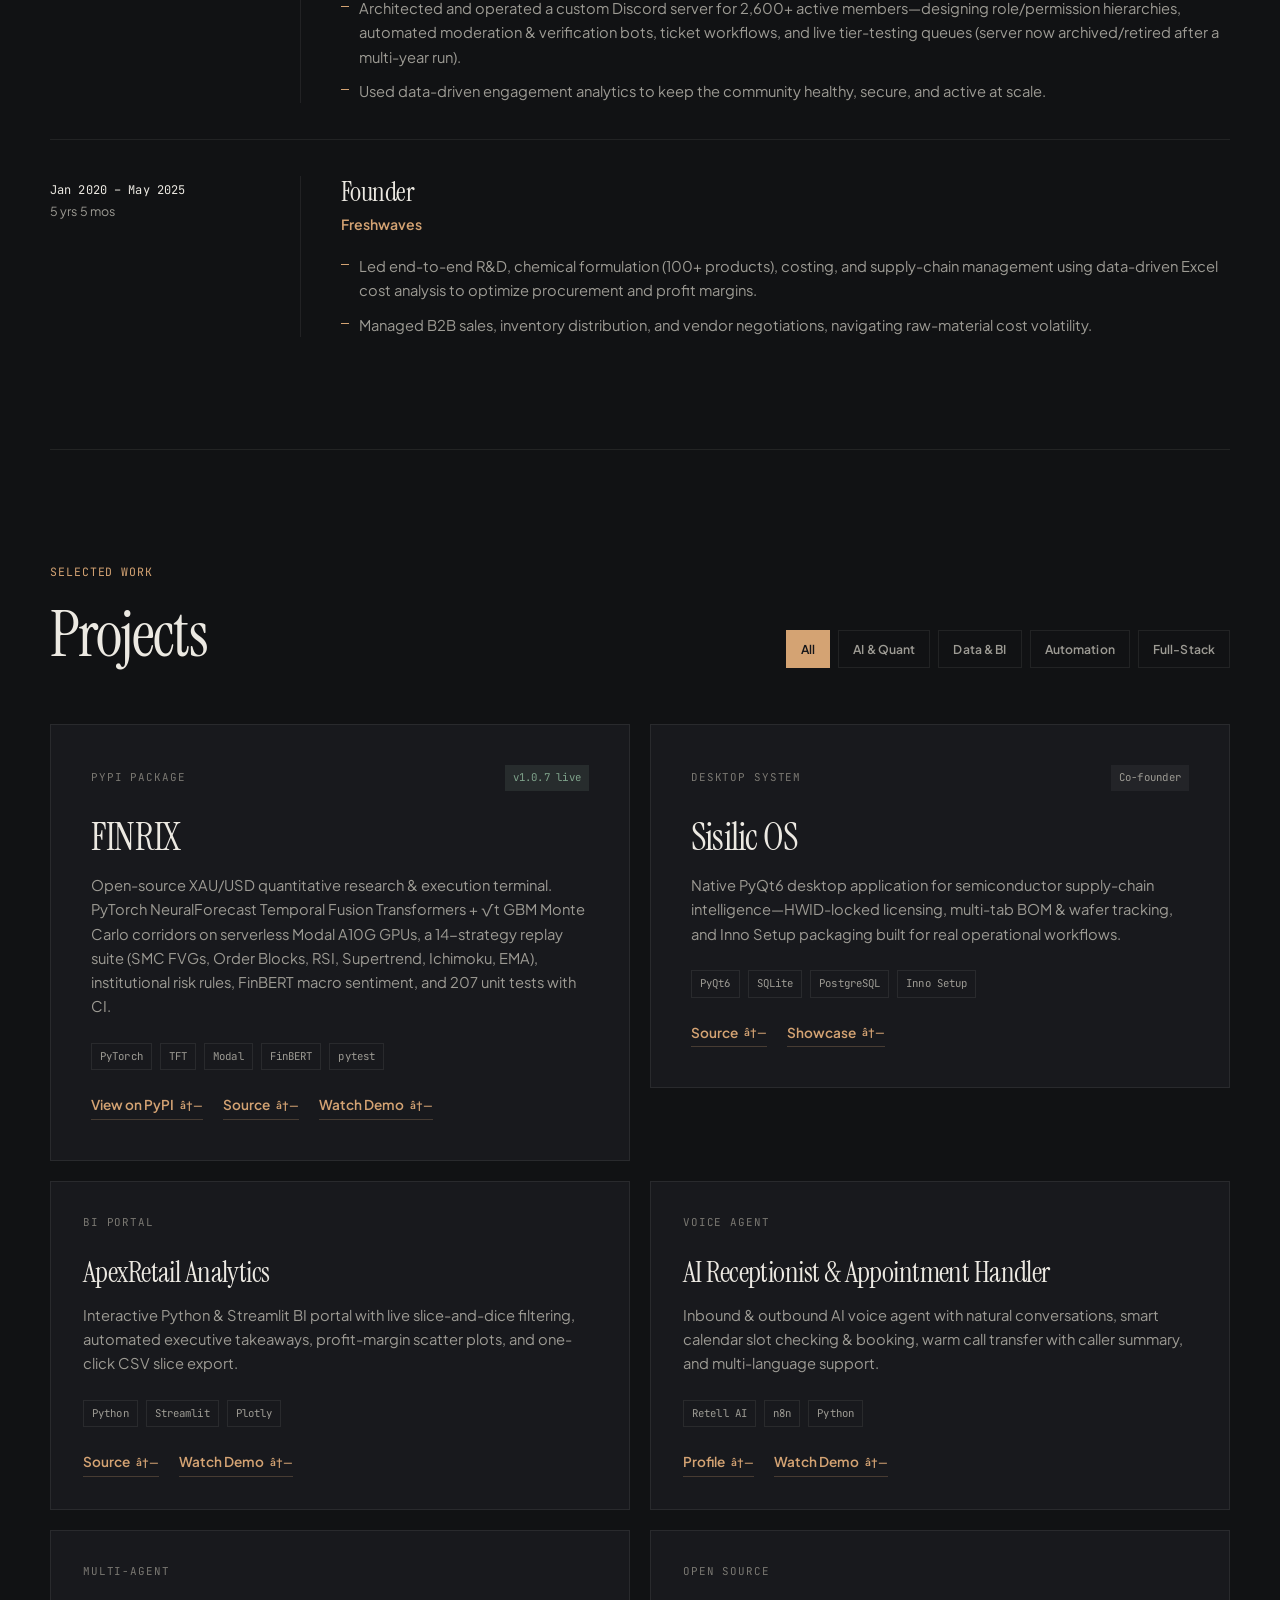
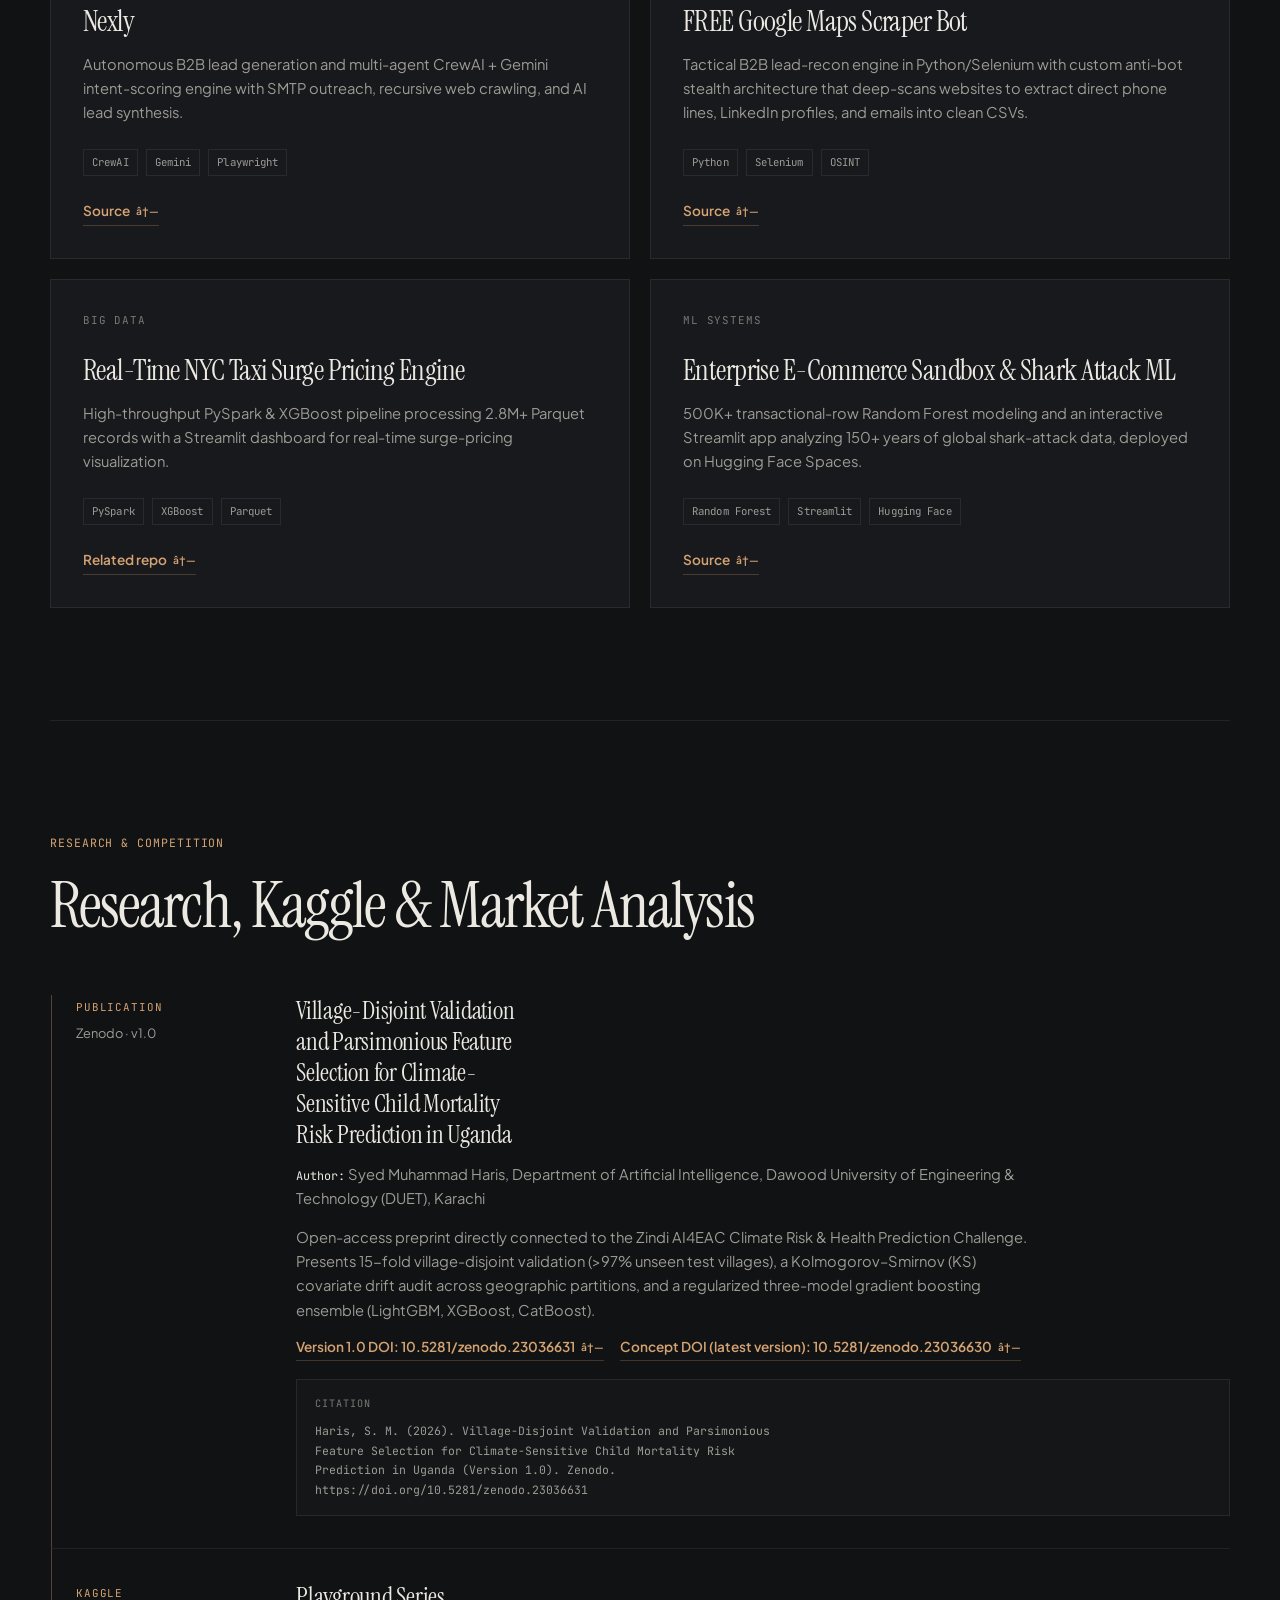
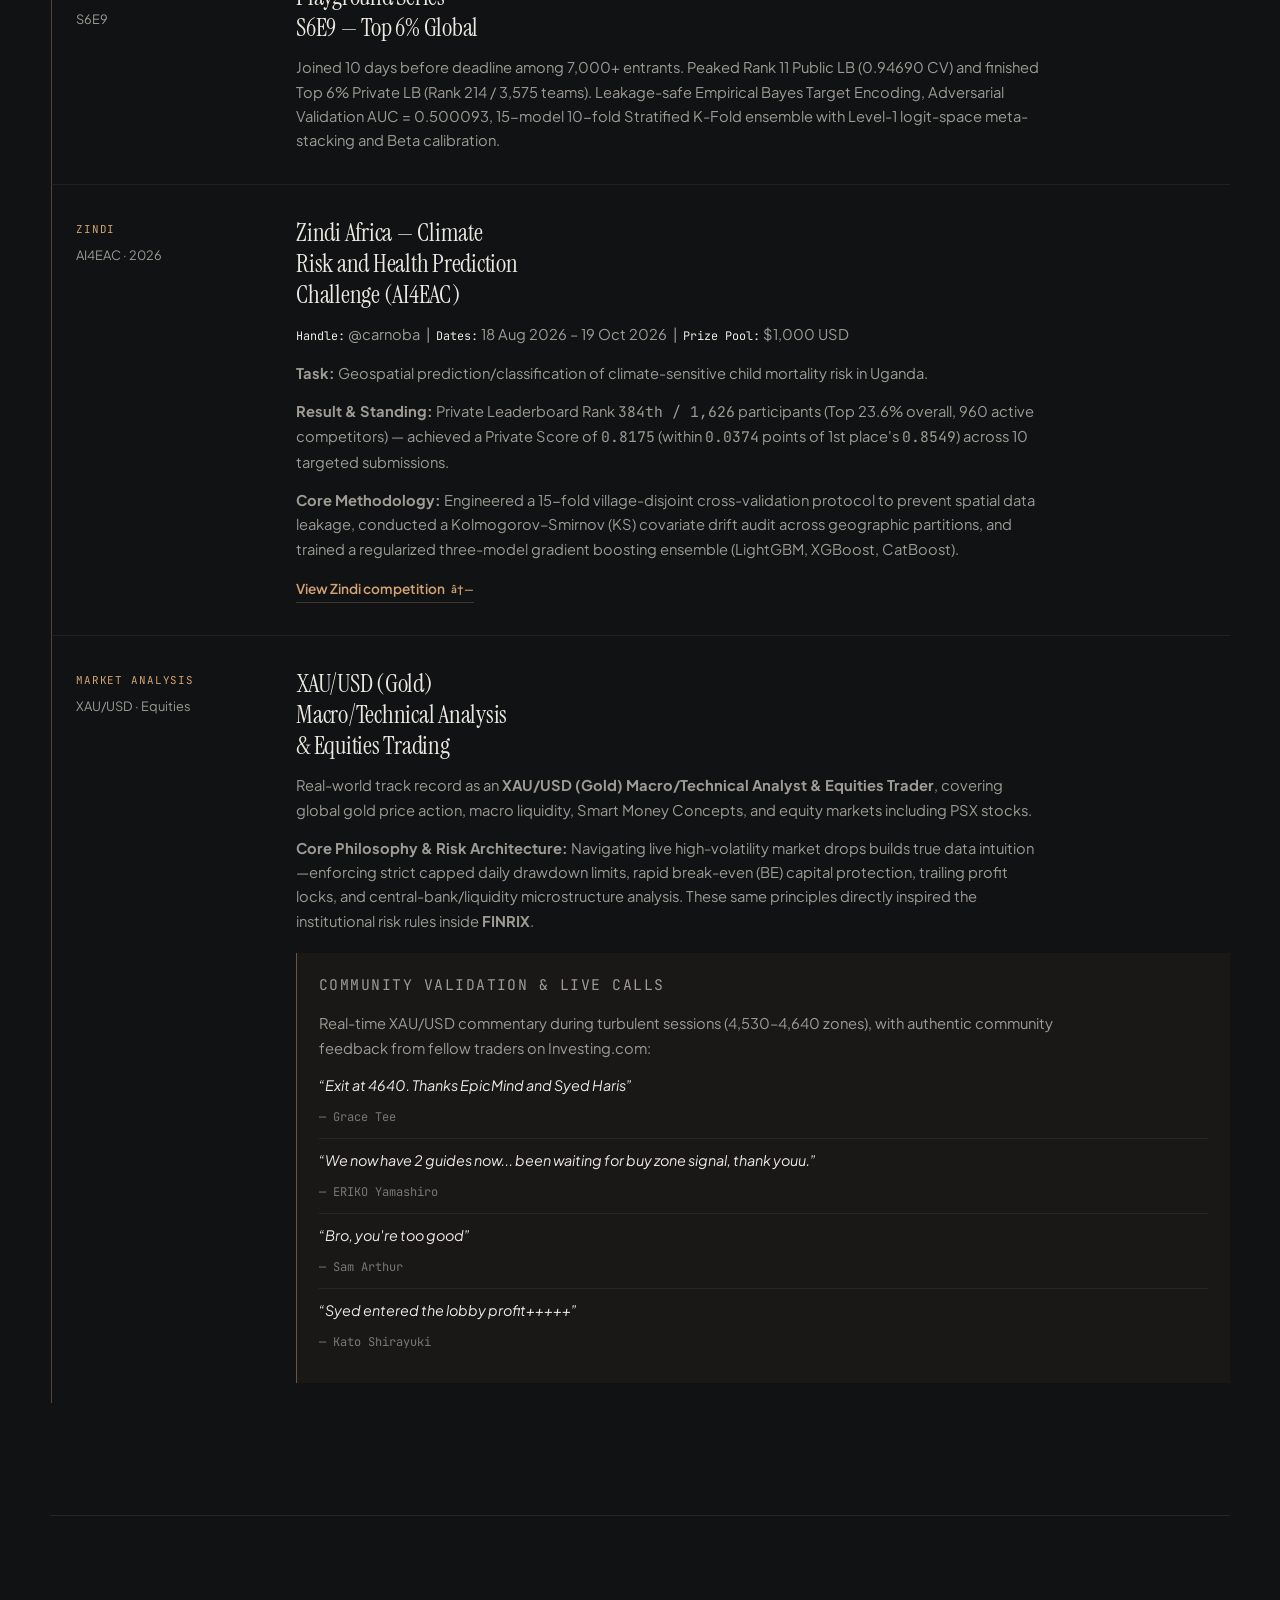
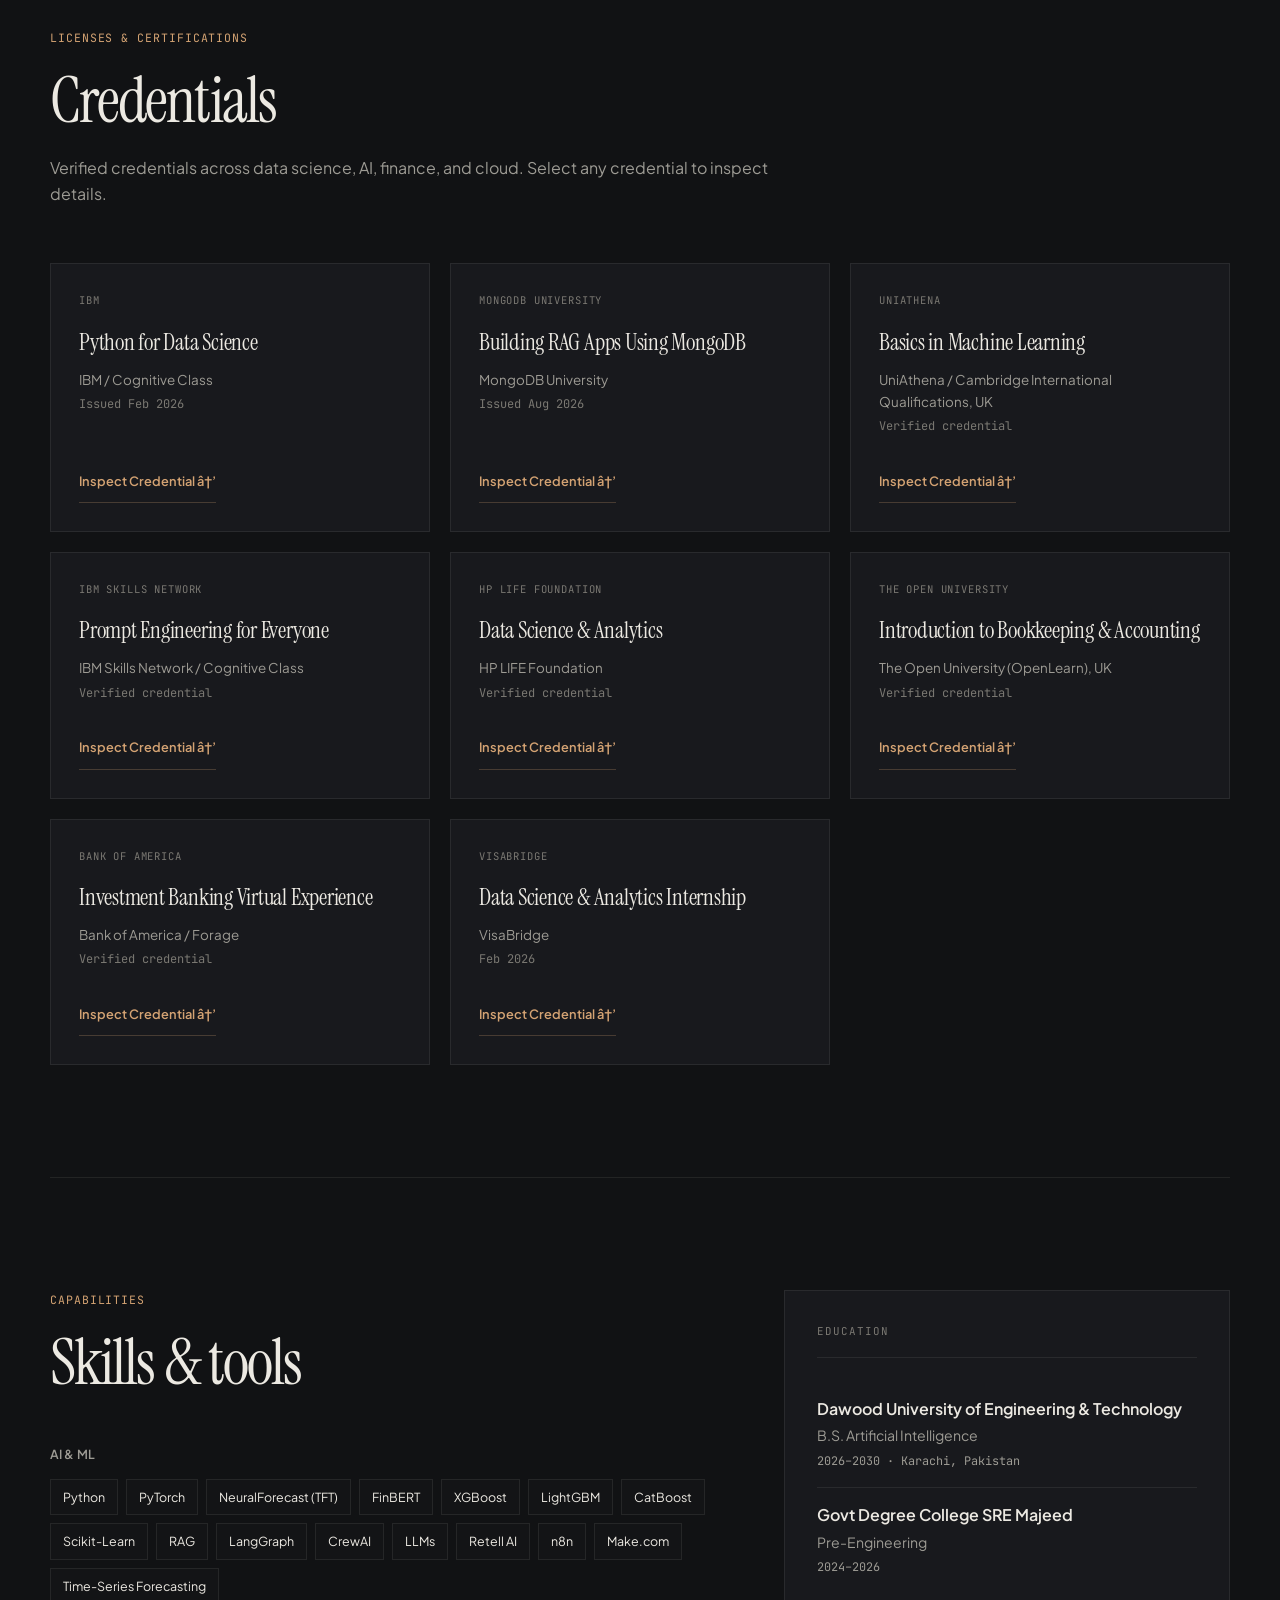
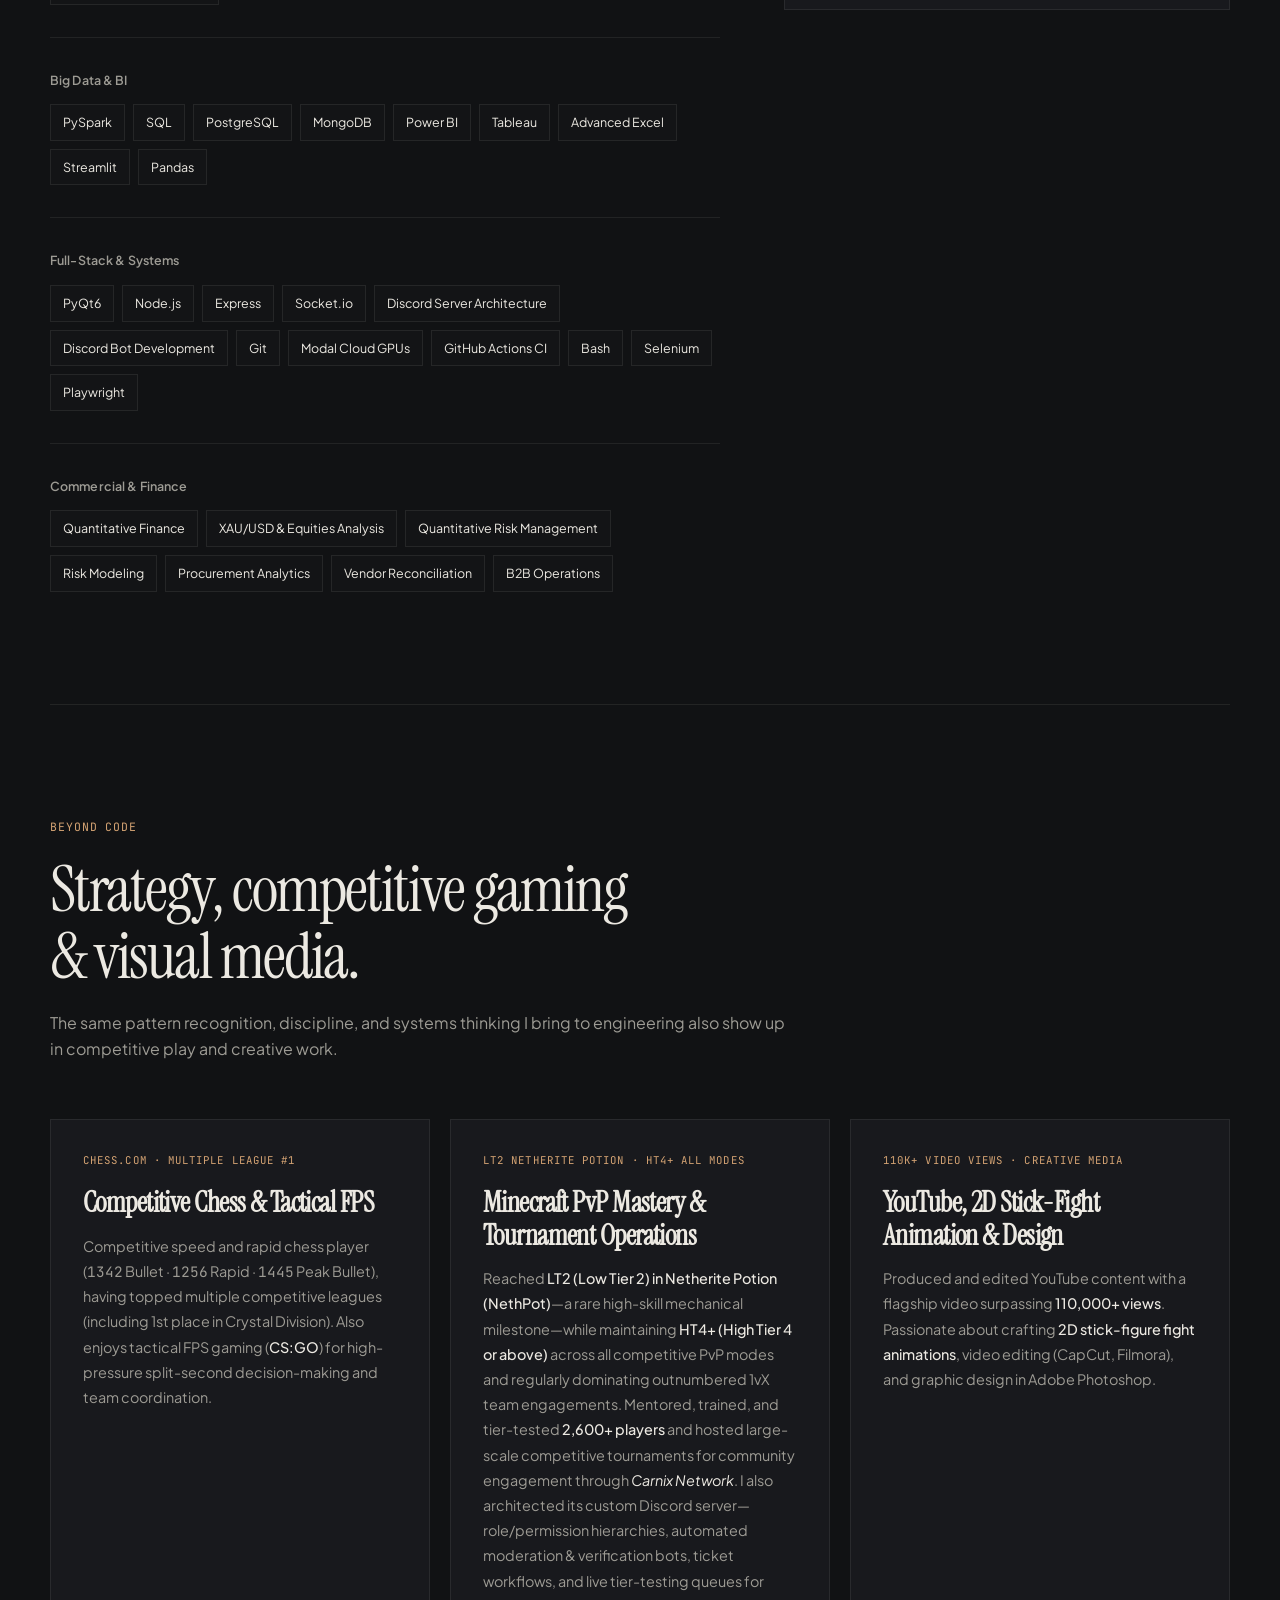
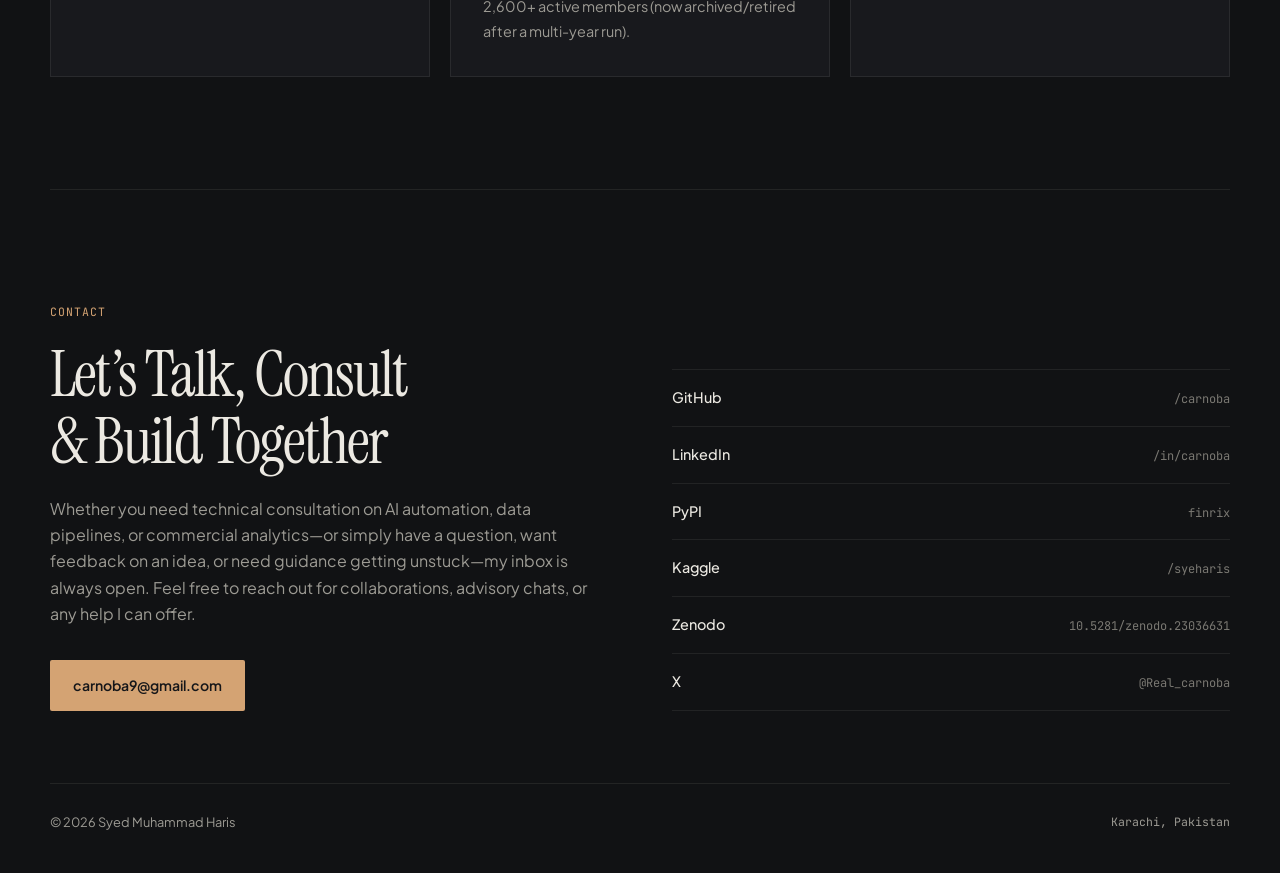
==== commit 8661194d: "Use exact face-centered avatar headshot crop" ====
--- a/index.html
+++ b/index.html
@@ -21,7 +21,7 @@
   <link rel="preconnect" href="https://fonts.googleapis.com">
   <link rel="preconnect" href="https://fonts.gstatic.com" crossorigin>
   <link href="https://fonts.googleapis.com/css2?family=Instrument+Serif:ital@0;1&family=Plus+Jakarta+Sans:wght@400;500;600;700&family=JetBrains+Mono:wght@400;500&display=swap" rel="stylesheet">
-  <link rel="stylesheet" href="css/style.css?v=6">
+  <link rel="stylesheet" href="css/style.css?v=7">
   <link rel="icon" href="data:image/svg+xml,%3Csvg xmlns='http://www.w3.org/2000/svg' viewBox='0 0 64 64'%3E%3Crect width='64' height='64' rx='14' fill='%23111214'/%3E%3Ctext x='32' y='39' font-family='Georgia,serif' font-size='30' fill='%23D4A373' text-anchor='middle'%3EH%3C/text%3E%3C/svg%3E">
   <link rel="alternate" type="text/plain" href="/llms.txt" title="LLMs.txt">
 </head>
@@ -87,7 +87,7 @@
           <div class="glance-card">
             <div class="glance-avatar-wrap">
               <div class="glance-avatar">
-                <img src="assets/profile.png?v=4" alt="Syed Muhammad Haris (@carnoba)">
+                <img src="assets/avatar-headshot.jpg?v=1" alt="Syed Muhammad Haris (@carnoba)">
               </div>
               <div class="glance-avatar-meta">
                 <span class="glance-name">Syed Muhammad Haris</span>
@@ -560,7 +560,7 @@
     "alternateName": "carnoba",
     "birthDate": "2007-05-03",
     "url": "https://carnoba.github.io/",
-    "image": "https://carnoba.github.io/assets/profile.png",
+    "image": "https://carnoba.github.io/assets/avatar-headshot.jpg",
     "jobTitle": "Data Scientist, AI & Machine Learning Engineer",
     "affiliation": "Dawood University of Engineering & Technology (DUET)",
     "address": {
--- a/css/style.css
+++ b/css/style.css
@@ -675,15 +675,17 @@
   padding-bottom: 20px;
   margin-bottom: 20px;
   border-bottom: 1px solid rgba(236, 233, 226, 0.08);
+  background: radial-gradient(circle at 50% 38%, rgba(212, 163, 115, 0.12) 0%, transparent 68%);
 }
 .glance-avatar {
-  width: 164px;
-  height: 164px;
-  border-radius: 50%;
+  width: 168px !important;
+  height: 168px !important;
+  border-radius: 50% !important;
   overflow: hidden;
-  border: 2px solid rgba(212, 163, 115, 0.5);
-  box-shadow: 0 14px 34px rgba(0, 0, 0, 0.45);
-  background: #111214;
+  flex-shrink: 0;
+  border: 2px solid rgba(212, 163, 115, 0.6);
+  box-shadow: 0 14px 36px rgba(0, 0, 0, 0.5), 0 0 0 5px rgba(212, 163, 115, 0.08);
+  background: #18191D;
 }
 .glance-avatar img {
   width: 100%;
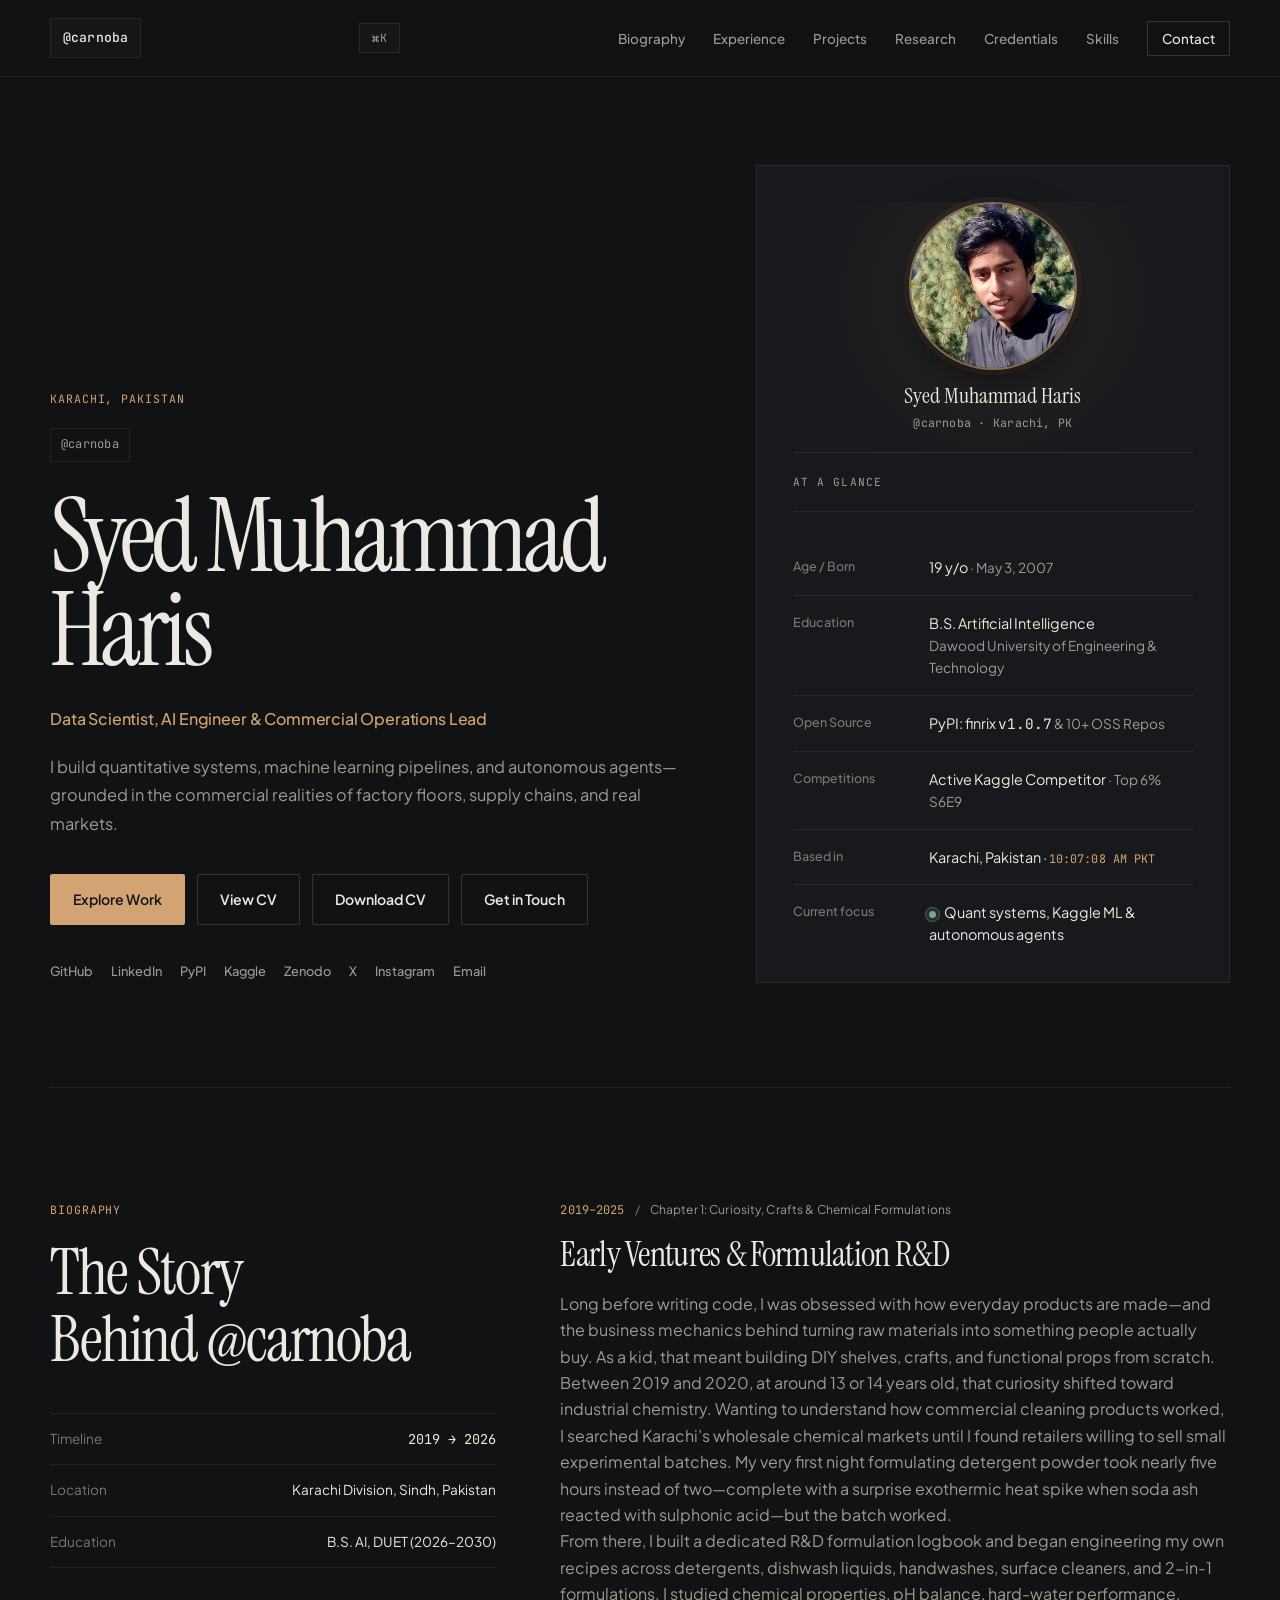
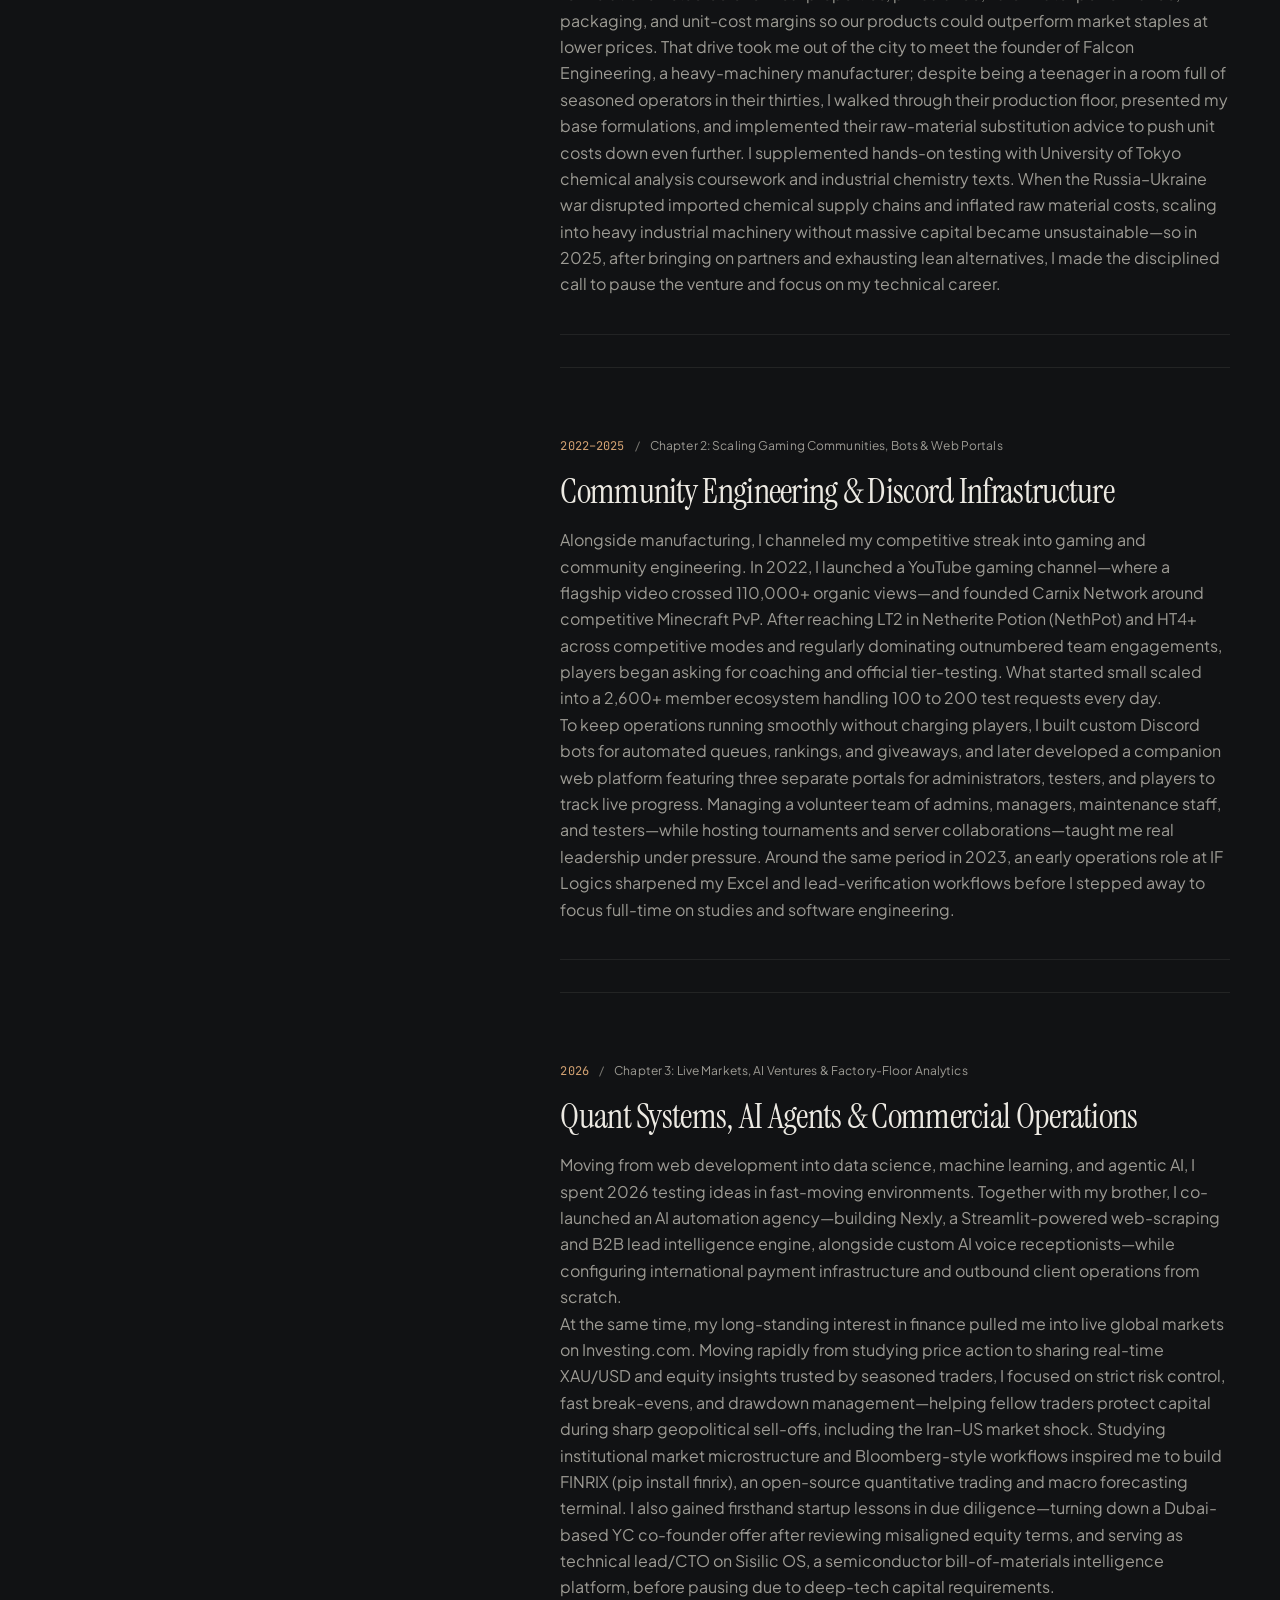
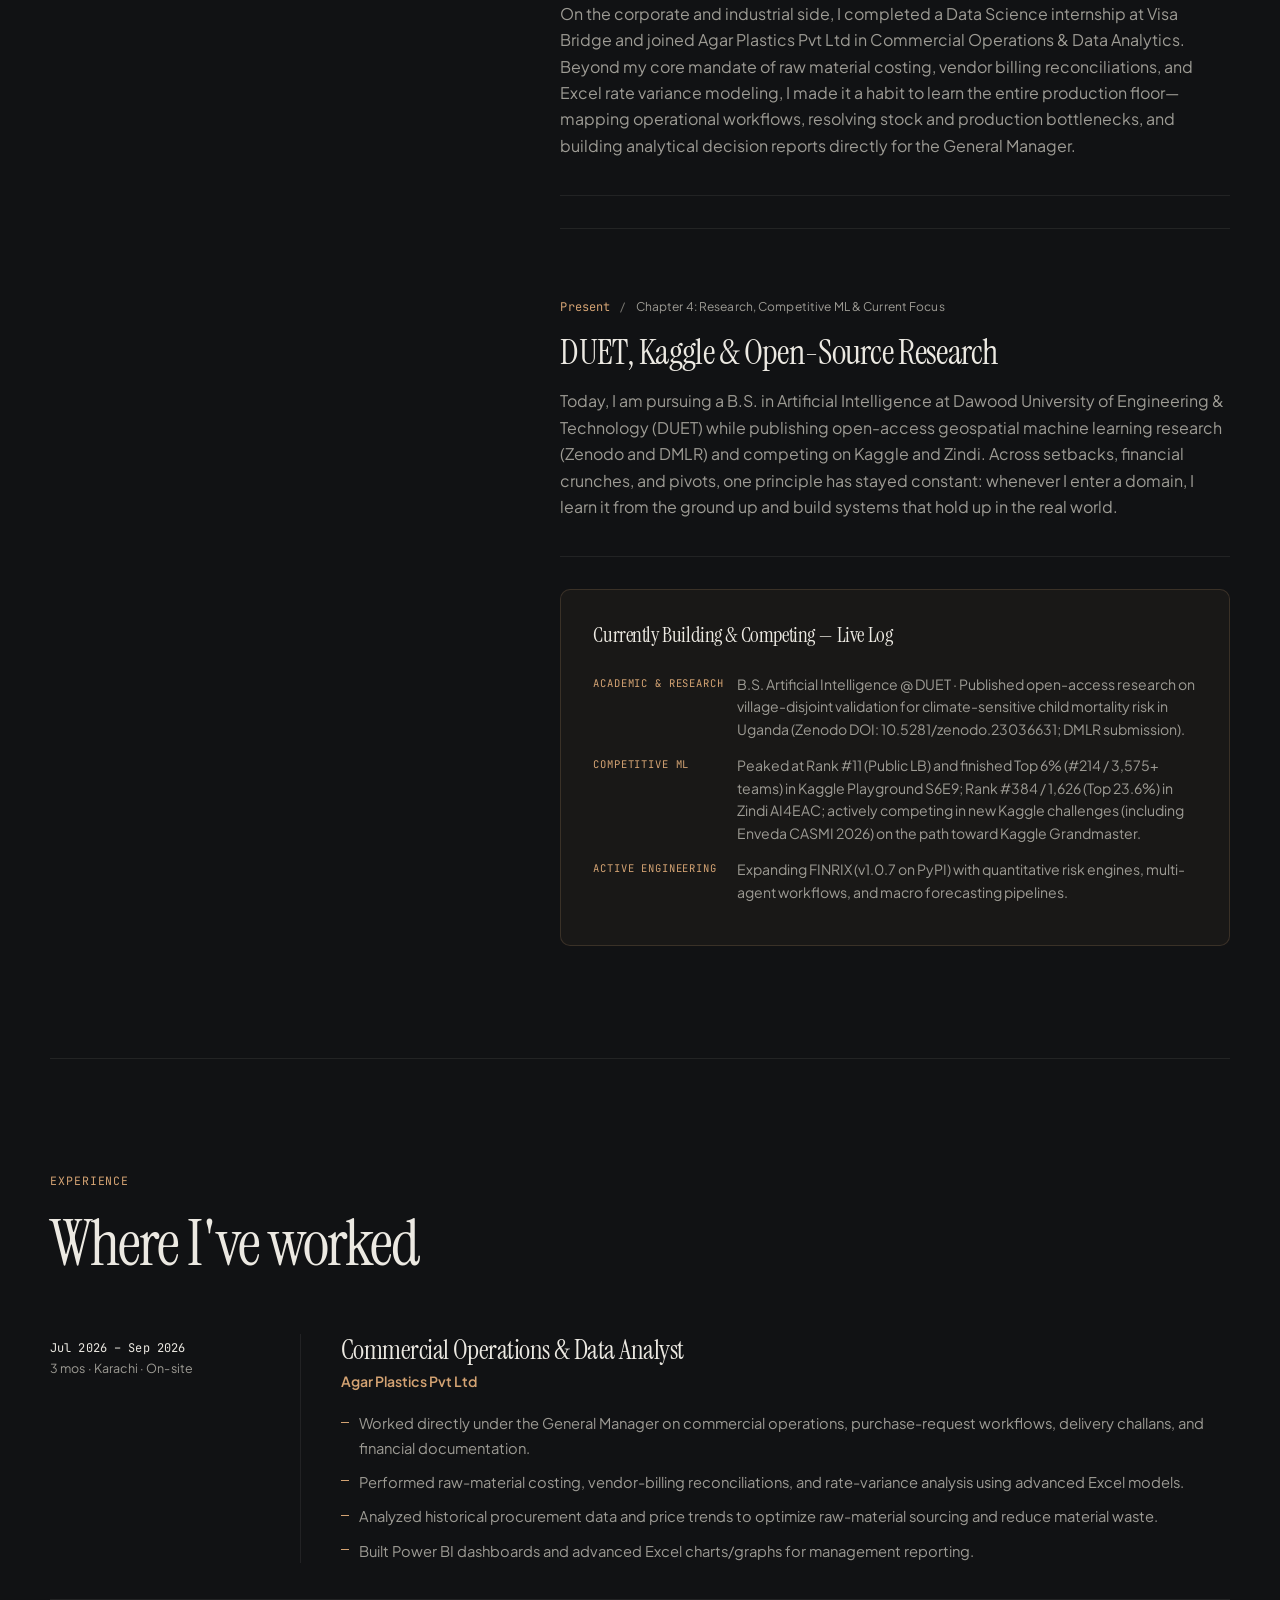
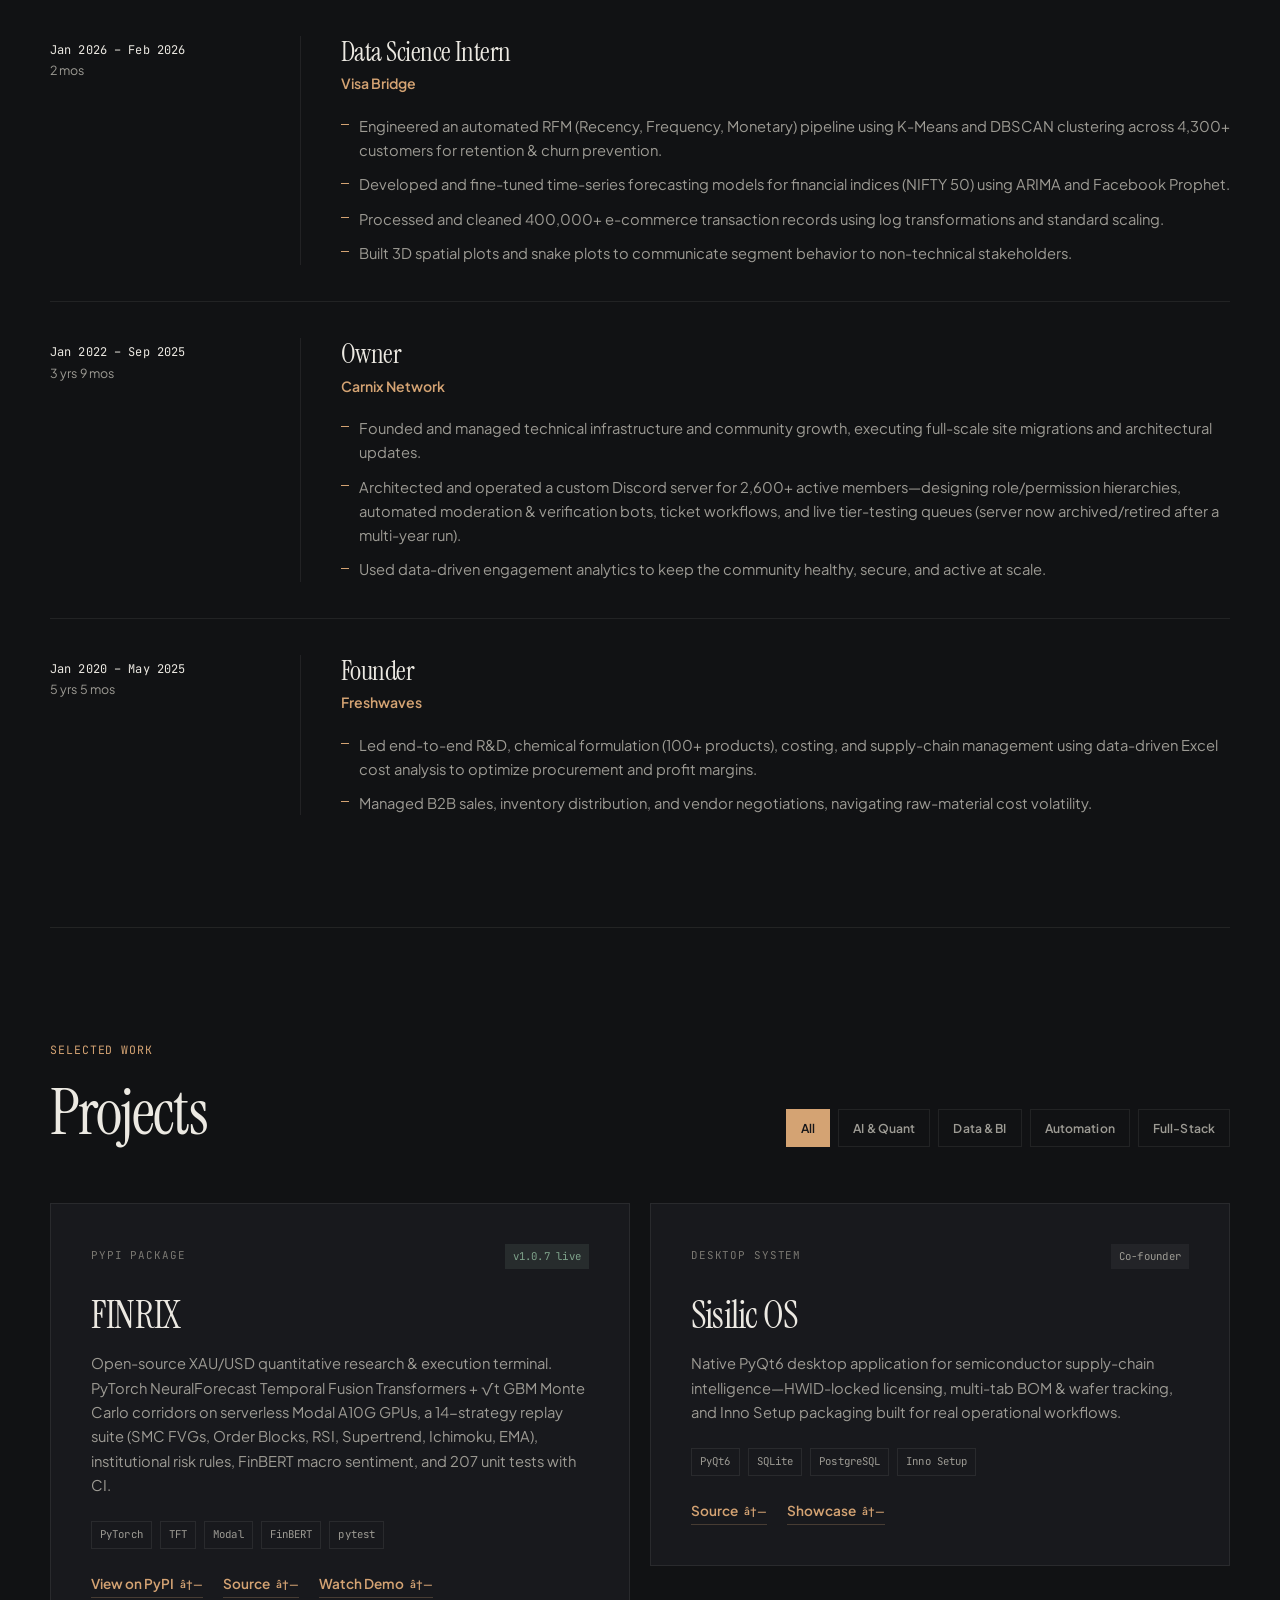
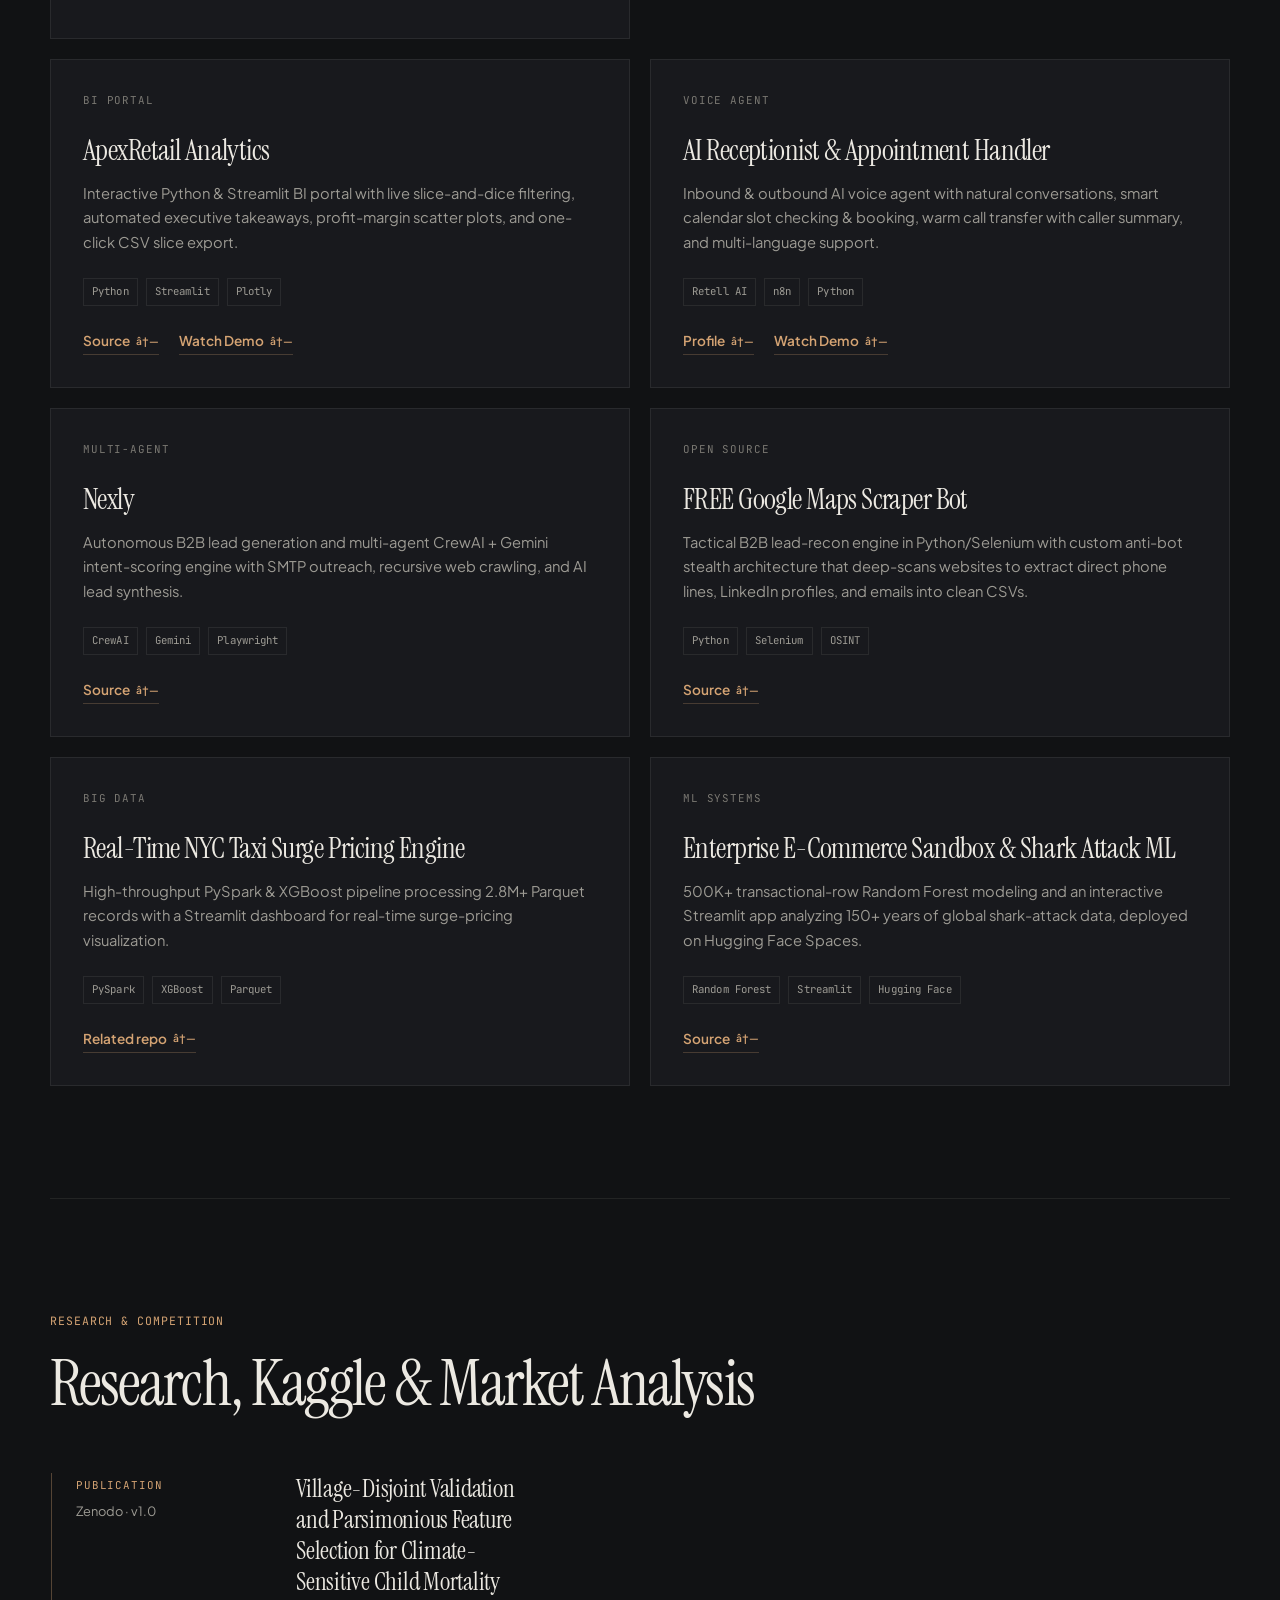
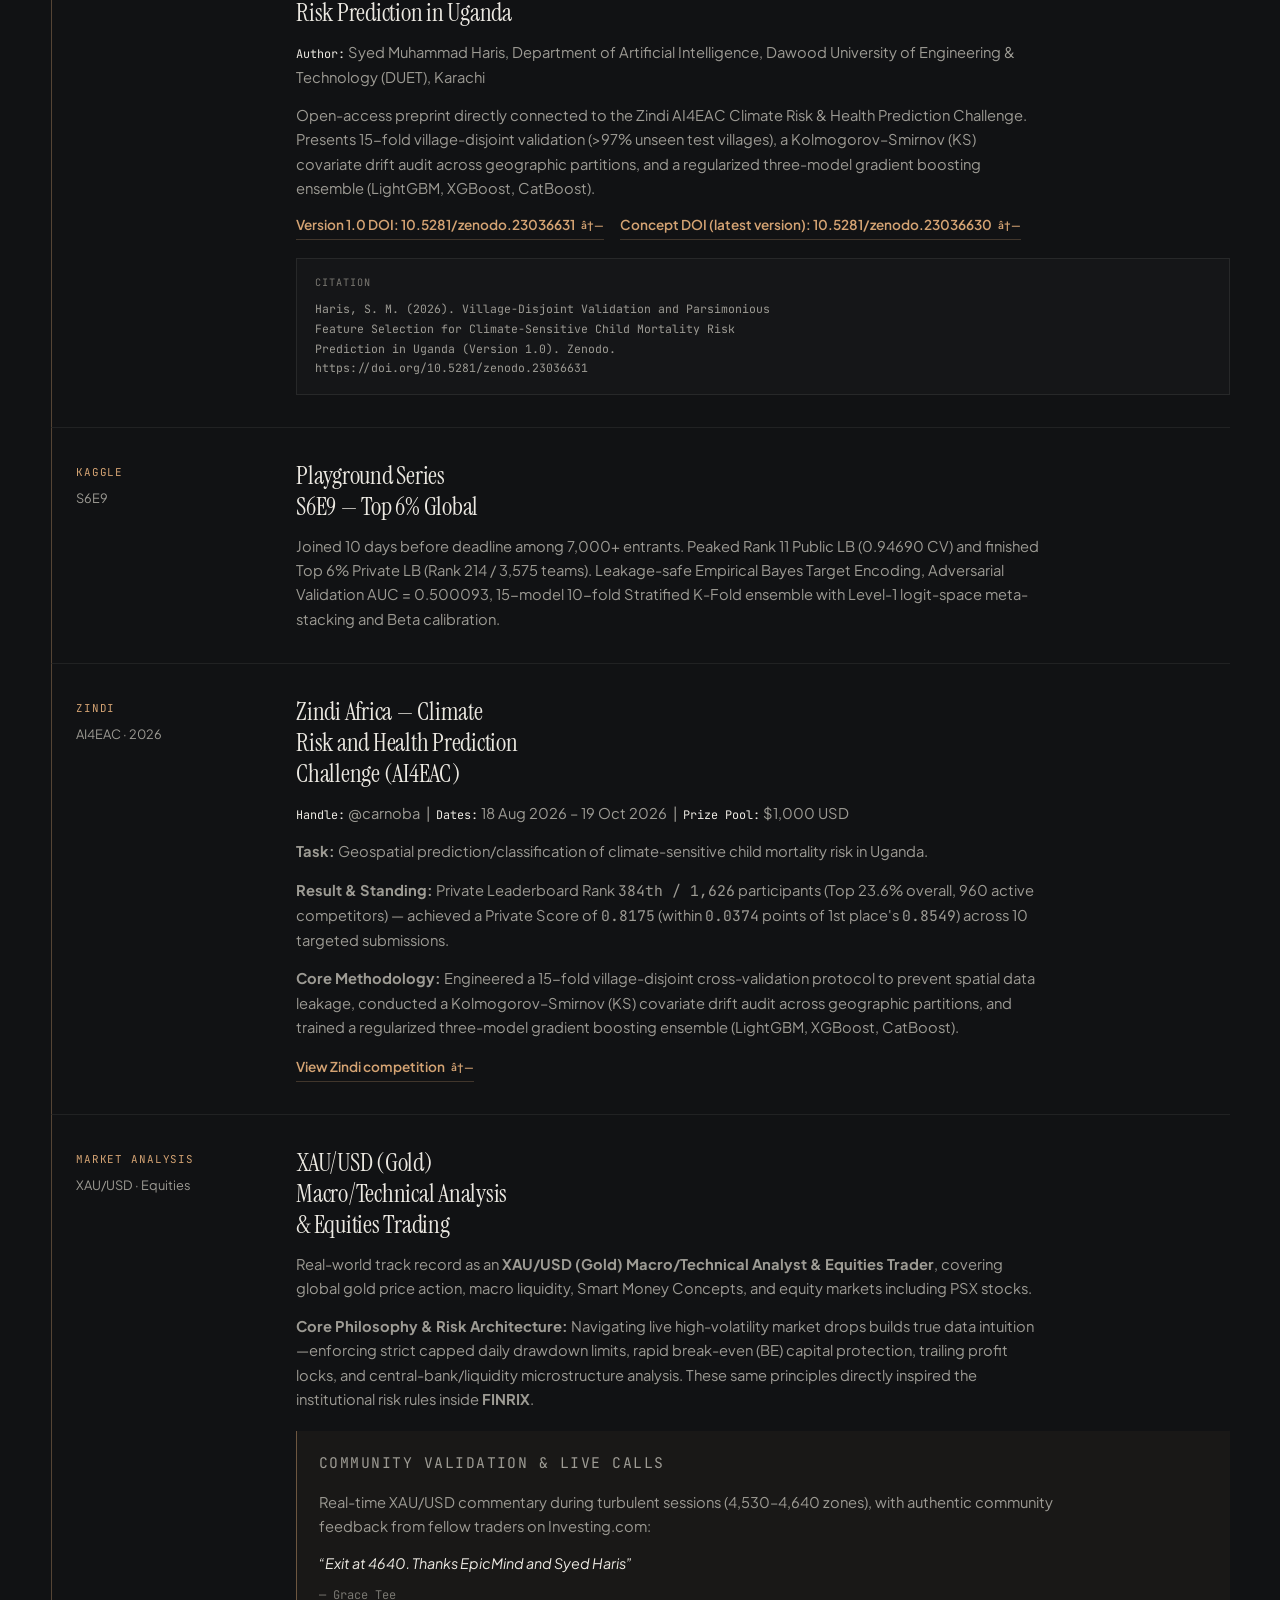
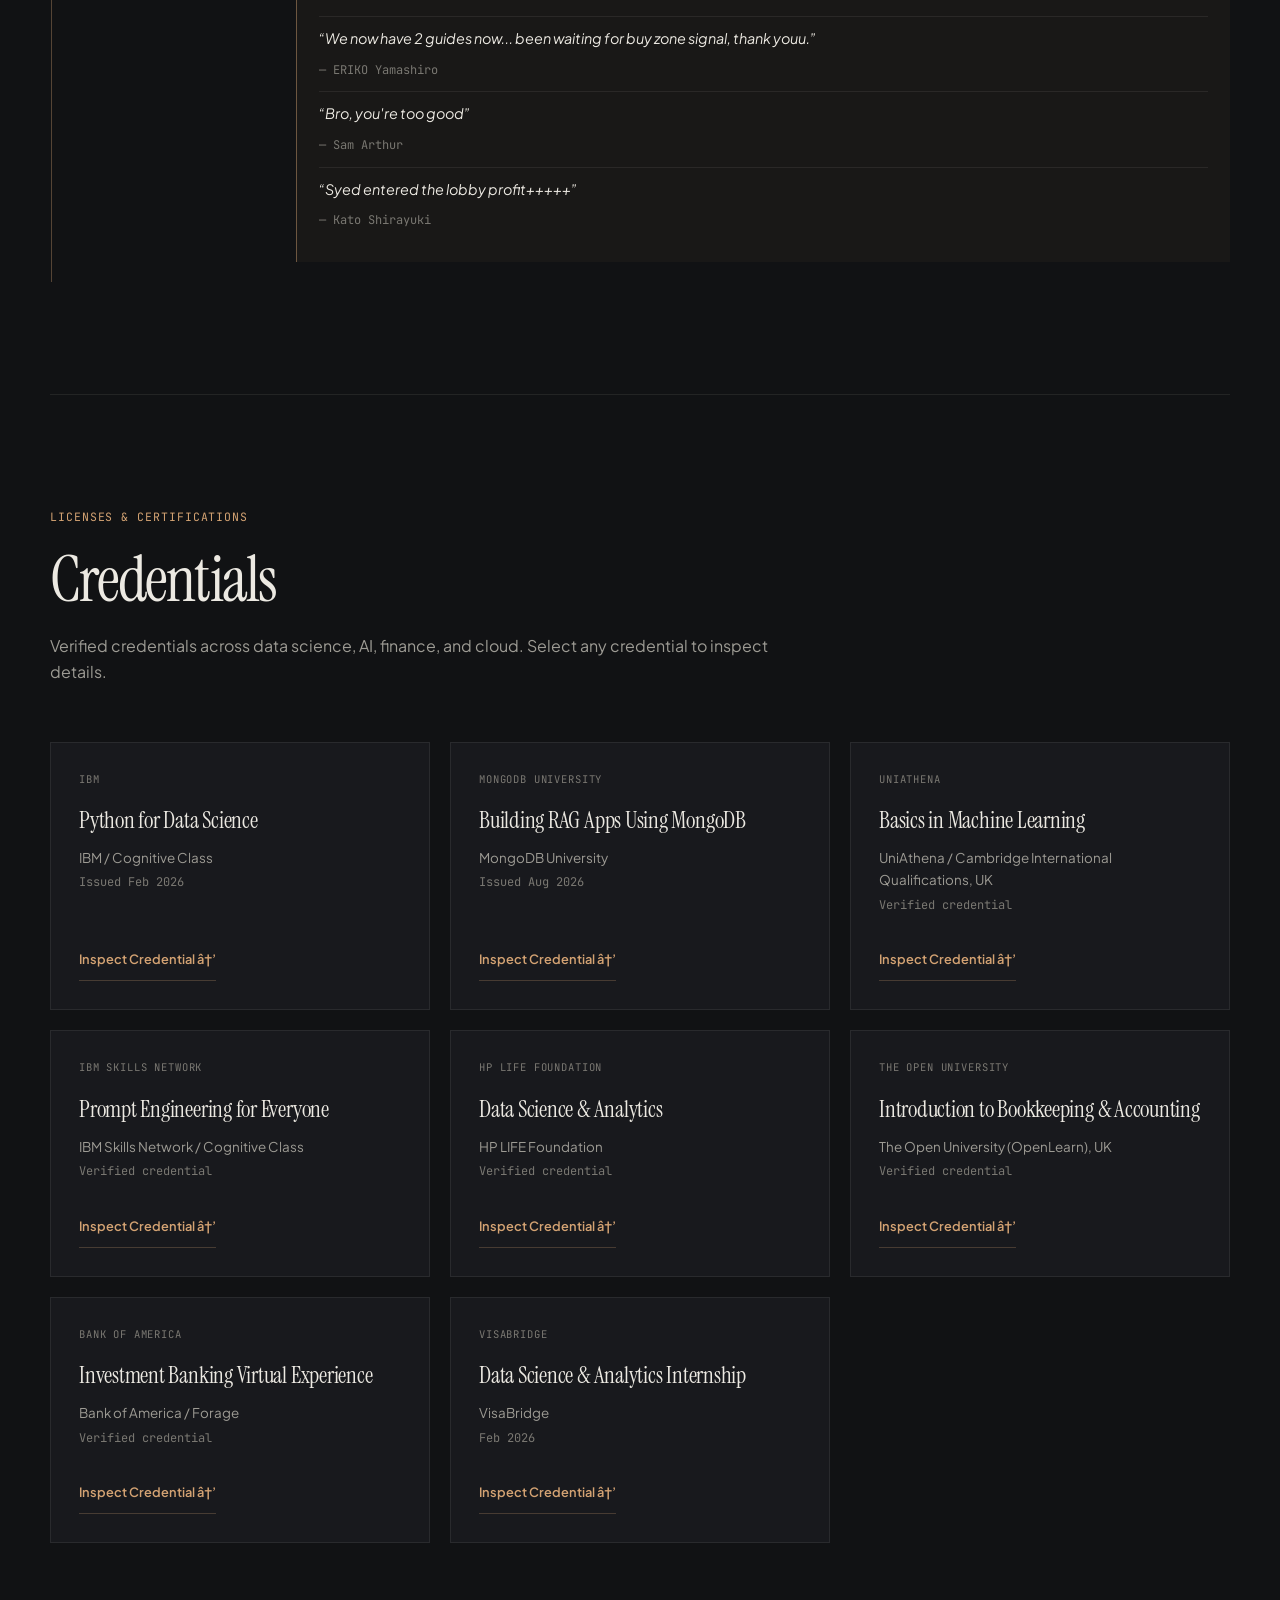
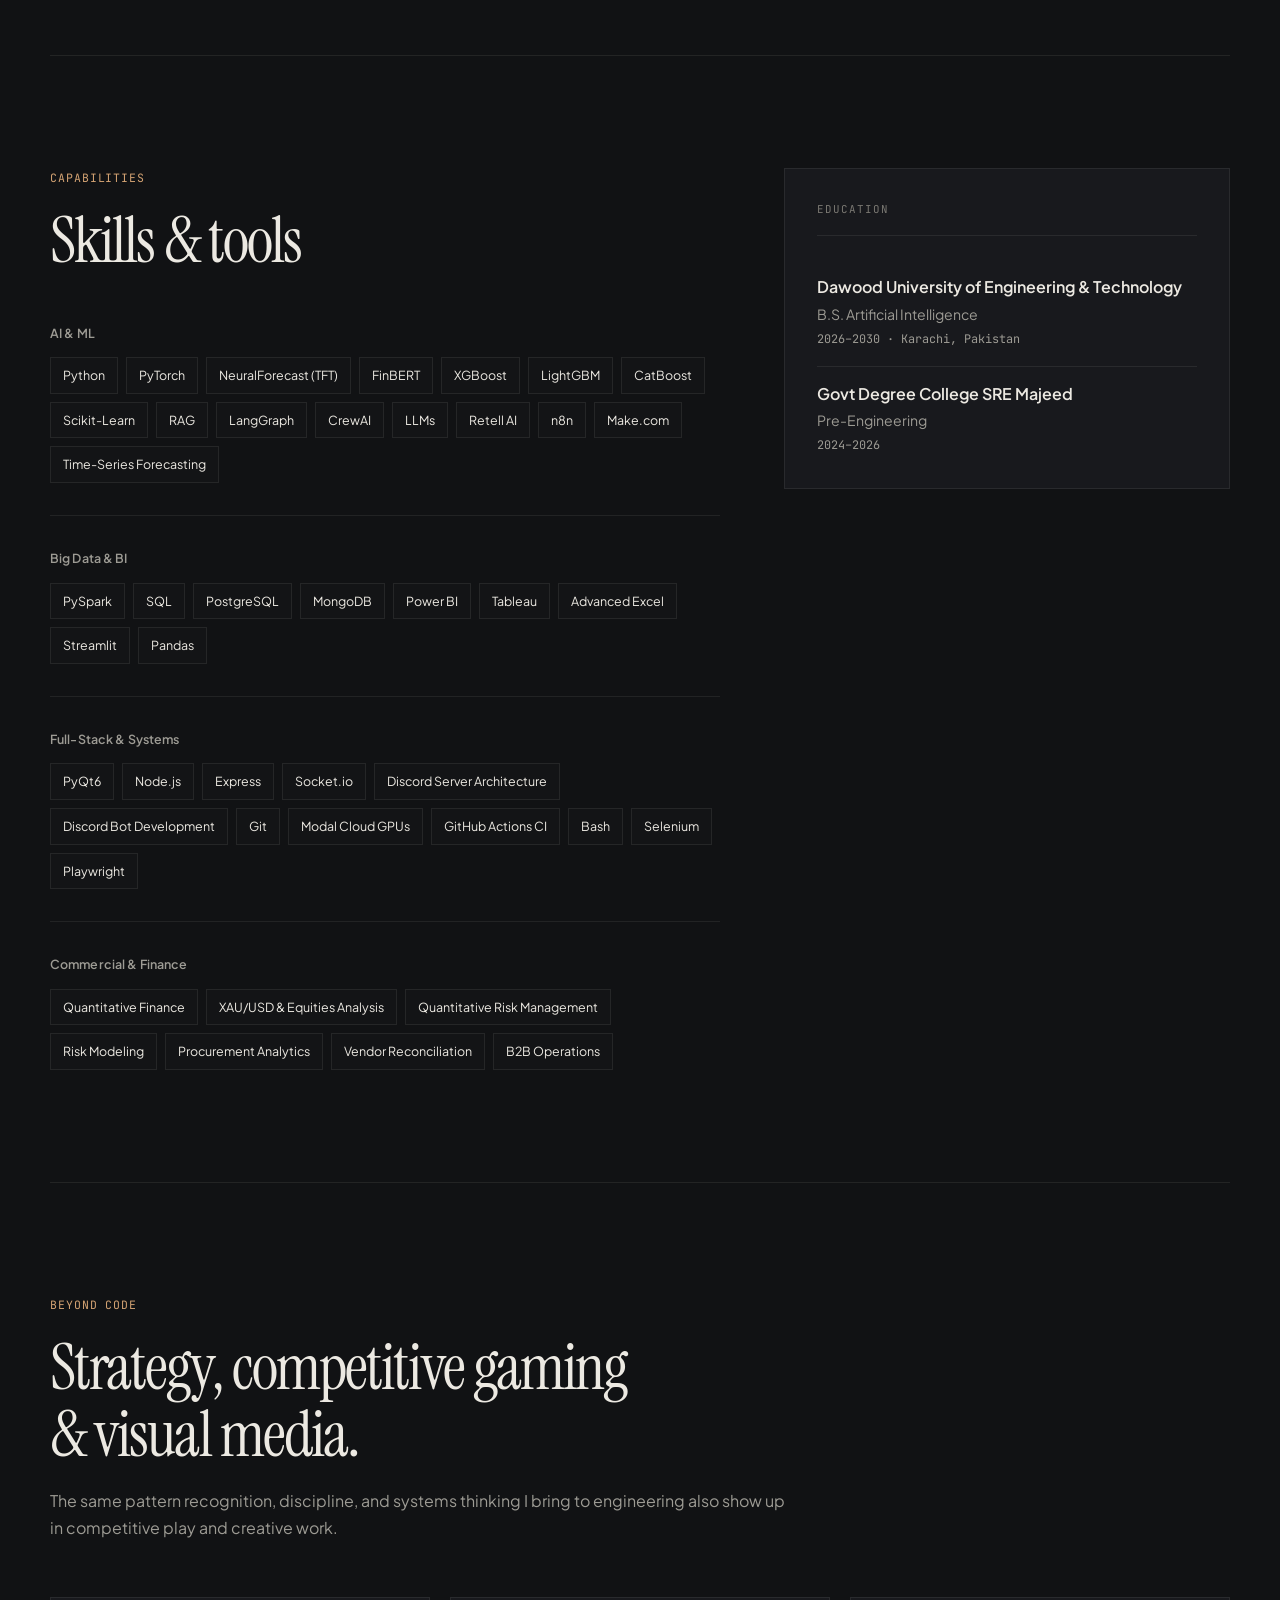
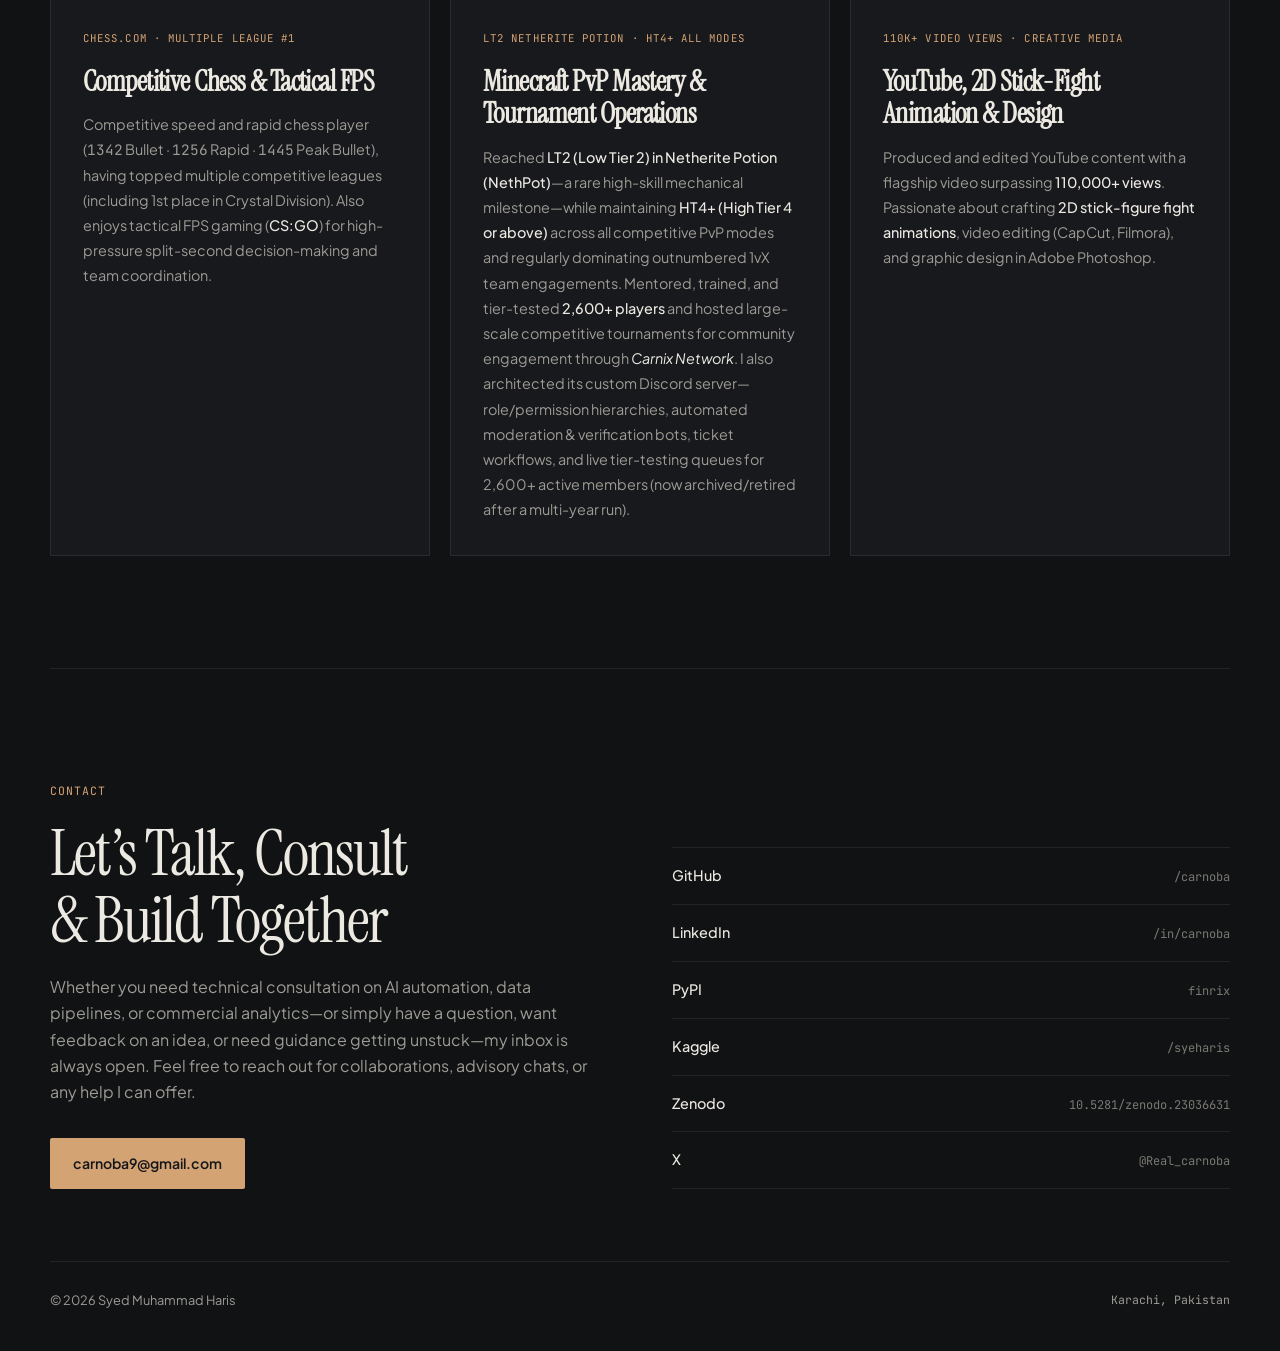
==== commit 9119d996: "UpdateBiography" ====
--- a/index.html
+++ b/index.html
@@ -135,7 +135,7 @@
           <div class="bio-facts">
             <div class="bio-fact">
               <span class="bio-fact-label">Timeline</span>
-              <span class="bio-fact-value mono">2020 → 2026</span>
+              <span class="bio-fact-value mono">2019 → 2026</span>
             </div>
             <div class="bio-fact">
               <span class="bio-fact-label">Location</span>
@@ -151,27 +151,58 @@
         <div class="bio-narrative">
           <!-- BIOGRAPHY_EXPANSION_SLOT -->
           <article class="bio-chapter">
-            <p class="chapter-meta"><span class="mono">2020–2025</span> <span class="chapter-sep">/</span> Early ventures</p>
+            <p class="chapter-meta"><span class="mono">2019–2025</span> <span class="chapter-sep">/</span> Chapter 1: Curiosity, Crafts &amp; Chemical Formulations</p>
             <h3>Early Ventures &amp; Formulation R&amp;D</h3>
-            <p>Founded <em>Freshwaves</em> in my teens in Karachi—developing 100+ detergent and industrial cleaning formulations, modeling raw material costs in Excel, managing B2B distribution, and navigating the 2022–2023 imported raw material cost surge before exiting. In parallel, I scaled <em>Carnix Network</em> to <span class="count-up" data-target="2600" data-suffix="+" data-format="comma">2,600+</span> active members, architecting custom Discord server infrastructure—role/permission hierarchies, automated moderation &amp; verification bots, ticket workflows, and live tier-testing queues—that kept a growing community healthy (now archived/retired after a multi-year run).</p>
+            <p>Long before writing code, I was obsessed with how everyday products are made—and the business mechanics behind turning raw materials into something people actually buy. As a kid, that meant building DIY shelves, crafts, and functional props from scratch. Between 2019 and 2020, at around 13 or 14 years old, that curiosity shifted toward industrial chemistry. Wanting to understand how commercial cleaning products worked, I searched Karachi’s wholesale chemical markets until I found retailers willing to sell small experimental batches. My very first night formulating detergent powder took nearly five hours instead of two—complete with a surprise exothermic heat spike when soda ash reacted with sulphonic acid—but the batch worked.</p>
+            <p>From there, I built a dedicated R&amp;D formulation logbook and began engineering my own recipes across detergents, dishwash liquids, handwashes, surface cleaners, and 2-in-1 formulations. I studied chemical properties, pH balance, hard-water performance, packaging, and unit-cost margins so our products could outperform market staples at lower prices. That drive took me out of the city to meet the founder of Falcon Engineering, a heavy-machinery manufacturer; despite being a teenager in a room full of seasoned operators in their thirties, I walked through their production floor, presented my base formulations, and implemented their raw-material substitution advice to push unit costs down even further. I supplemented hands-on testing with University of Tokyo chemical analysis coursework and industrial chemistry texts. When the Russia–Ukraine war disrupted imported chemical supply chains and inflated raw material costs, scaling into heavy industrial machinery without massive capital became unsustainable—so in 2025, after bringing on partners and exhausting lean alternatives, I made the disciplined call to pause the venture and focus on my technical career.</p>
           </article>
 
+          <hr class="bio-divider">
+
           <article class="bio-chapter">
-            <p class="chapter-meta"><span class="mono">2026</span> <span class="chapter-sep">/</span> Operations</p>
-            <h3>Factory-Floor Commercial Operations</h3>
-            <p>Worked directly under the General Manager at <em>Agar Plastics Pvt Ltd</em> on procurement workflows, delivery challans, vendor billing reconciliations, and rate variance analysis—seeing firsthand how commercial unit economics and data engineering intersect on a real factory floor.</p>
+            <p class="chapter-meta"><span class="mono">2022–2025</span> <span class="chapter-sep">/</span> Chapter 2: Scaling Gaming Communities, Bots &amp; Web Portals</p>
+            <h3>Community Engineering &amp; Discord Infrastructure</h3>
+            <p>Alongside manufacturing, I channeled my competitive streak into gaming and community engineering. In 2022, I launched a YouTube gaming channel—where a flagship video crossed 110,000+ organic views—and founded Carnix Network around competitive Minecraft PvP. After reaching LT2 in Netherite Potion (NethPot) and HT4+ across competitive modes and regularly dominating outnumbered team engagements, players began asking for coaching and official tier-testing. What started small scaled into a 2,600+ member ecosystem handling 100 to 200 test requests every day.</p>
+            <p>To keep operations running smoothly without charging players, I built custom Discord bots for automated queues, rankings, and giveaways, and later developed a companion web platform featuring three separate portals for administrators, testers, and players to track live progress. Managing a volunteer team of admins, managers, maintenance staff, and testers—while hosting tournaments and server collaborations—taught me real leadership under pressure. Around the same period in 2023, an early operations role at IF Logics sharpened my Excel and lead-verification workflows before I stepped away to focus full-time on studies and software engineering.</p>
           </article>
 
+          <hr class="bio-divider">
+
           <article class="bio-chapter">
-            <p class="chapter-meta"><span class="mono">2026–Present</span> <span class="chapter-sep">/</span> Engineering &amp; research</p>
-            <h3>AI Engineering, Quant Systems &amp; Research</h3>
-            <p>Pursuing a B.S. in Artificial Intelligence at <em>DUET</em> on scholarship, publishing <code>finrix</code> to PyPI, ranking in the Top 6% on Kaggle (S6E9), publishing climate-health spatial ML research on Zenodo, and building autonomous multi-agent systems (<em>Sisilic OS</em>, <em>Nexly</em>, AI Voice Agents). Alongside engineering, I actively trade XAU/USD (Gold) and equities—applying macro/technical analysis, Smart Money Concepts, and strict risk architecture, with live commentary validated by the Investing.com community.</p>
+            <p class="chapter-meta"><span class="mono">2026</span> <span class="chapter-sep">/</span> Chapter 3: Live Markets, AI Ventures &amp; Factory-Floor Analytics</p>
+            <h3>Quant Systems, AI Agents &amp; Commercial Operations</h3>
+            <p>Moving from web development into data science, machine learning, and agentic AI, I spent 2026 testing ideas in fast-moving environments. Together with my brother, I co-launched an AI automation agency—building Nexly, a Streamlit-powered web-scraping and B2B lead intelligence engine, alongside custom AI voice receptionists—while configuring international payment infrastructure and outbound client operations from scratch.</p>
+            <p>At the same time, my long-standing interest in finance pulled me into live global markets on Investing.com. Moving rapidly from studying price action to sharing real-time XAU/USD and equity insights trusted by seasoned traders, I focused on strict risk control, fast break-evens, and drawdown management—helping fellow traders protect capital during sharp geopolitical sell-offs, including the Iran–US market shock. Studying institutional market microstructure and Bloomberg-style workflows inspired me to build FINRIX (pip install finrix), an open-source quantitative trading and macro forecasting terminal. I also gained firsthand startup lessons in due diligence—turning down a Dubai-based YC co-founder offer after reviewing misaligned equity terms, and serving as technical lead/CTO on Sisilic OS, a semiconductor bill-of-materials intelligence platform, before pausing due to deep-tech capital requirements.</p>
+            <p>On the corporate and industrial side, I completed a Data Science internship at Visa Bridge and joined Agar Plastics Pvt Ltd in Commercial Operations &amp; Data Analytics. Beyond my core mandate of raw material costing, vendor billing reconciliations, and Excel rate variance modeling, I made it a habit to learn the entire production floor—mapping operational workflows, resolving stock and production bottlenecks, and building analytical decision reports directly for the General Manager.</p>
           </article>
-        </div>
-      </div>
-    </section>
-
-    <!-- EXPERIENCE -->
+          <hr class="bio-divider">
+
+          <article class="bio-chapter">
+            <p class="chapter-meta"><span class="mono">Present</span> <span class="chapter-sep">/</span> Chapter 4: Research, Competitive ML &amp; Current Focus</p>
+            <h3>DUET, Kaggle &amp; Open-Source Research</h3>
+            <p>Today, I am pursuing a B.S. in Artificial Intelligence at Dawood University of Engineering &amp; Technology (DUET) while publishing open-access geospatial machine learning research (Zenodo and DMLR) and competing on Kaggle and Zindi. Across setbacks, financial crunches, and pivots, one principle has stayed constant: whenever I enter a domain, I learn it from the ground up and build systems that hold up in the real world.</p>
+          </article>
+
+          <!-- CURRENT_MILESTONES_LOG_START -->
+          <div class="bio-callout">
+            <h3>Currently Building &amp; Competing — Live Log</h3>
+            <div class="live-log-item">
+              <span class="live-log-label">Academic &amp; Research</span>
+              <span class="live-log-text">B.S. Artificial Intelligence @ DUET · Published open-access research on village-disjoint validation for climate-sensitive child mortality risk in Uganda (Zenodo DOI: 10.5281/zenodo.23036631; DMLR submission).</span>
+            </div>
+            <div class="live-log-item">
+              <span class="live-log-label">Competitive ML</span>
+              <span class="live-log-text">Peaked at Rank #11 (Public LB) and finished Top 6% (#214 / 3,575+ teams) in Kaggle Playground S6E9; Rank #384 / 1,626 (Top 23.6%) in Zindi AI4EAC; actively competing in new Kaggle challenges (including Enveda CASMI 2026) on the path toward Kaggle Grandmaster.</span>
+            </div>
+            <div class="live-log-item">
+              <span class="live-log-label">Active Engineering</span>
+              <span class="live-log-text">Expanding FINRIX (v1.0.7 on PyPI) with quantitative risk engines, multi-agent workflows, and macro forecasting pipelines.</span>
+            </div>
+          </div>
+          <!-- CURRENT_MILESTONES_LOG_END -->
+        </div>
+      </div>
+    </section>
     <section class="section shell" id="experience" aria-labelledby="exp-title">
       <div class="section-head">
         <p class="eyebrow">Experience</p>
--- a/css/style.css
+++ b/css/style.css
@@ -857,3 +857,47 @@
 
 
 .contact-actions { display:flex; flex-wrap:wrap; gap:12px; margin-top:8px; }
+
+/* --- Biography dividers & live log --- */
+.bio-divider {
+  margin: 32px 0;
+  border: 0;
+  border-top: 1px solid var(--border);
+  width: 100%;
+}
+.bio-callout {
+  background: rgba(212, 163, 115, 0.04);
+  border: 1px solid rgba(212, 163, 115, 0.18);
+  border-radius: 10px;
+  padding: 28px 32px;
+  margin-top: 32px;
+}
+.bio-callout h3 {
+  font-family: var(--serif);
+  font-weight: 400;
+  font-size: 1.3rem;
+  color: var(--text);
+  margin-bottom: 20px;
+  letter-spacing: -0.02em;
+}
+.live-log-item {
+  display: flex;
+  gap: 14px;
+  margin-bottom: 14px;
+  align-items: flex-start;
+}
+.live-log-label {
+  font-family: var(--mono);
+  font-size: 0.66rem;
+  text-transform: uppercase;
+  letter-spacing: 0.08em;
+  color: var(--accent);
+  flex-shrink: 0;
+  min-width: 130px;
+  padding-top: 2px;
+}
+.live-log-text {
+  color: var(--muted);
+  font-size: 0.88rem;
+  line-height: 1.6;
+}
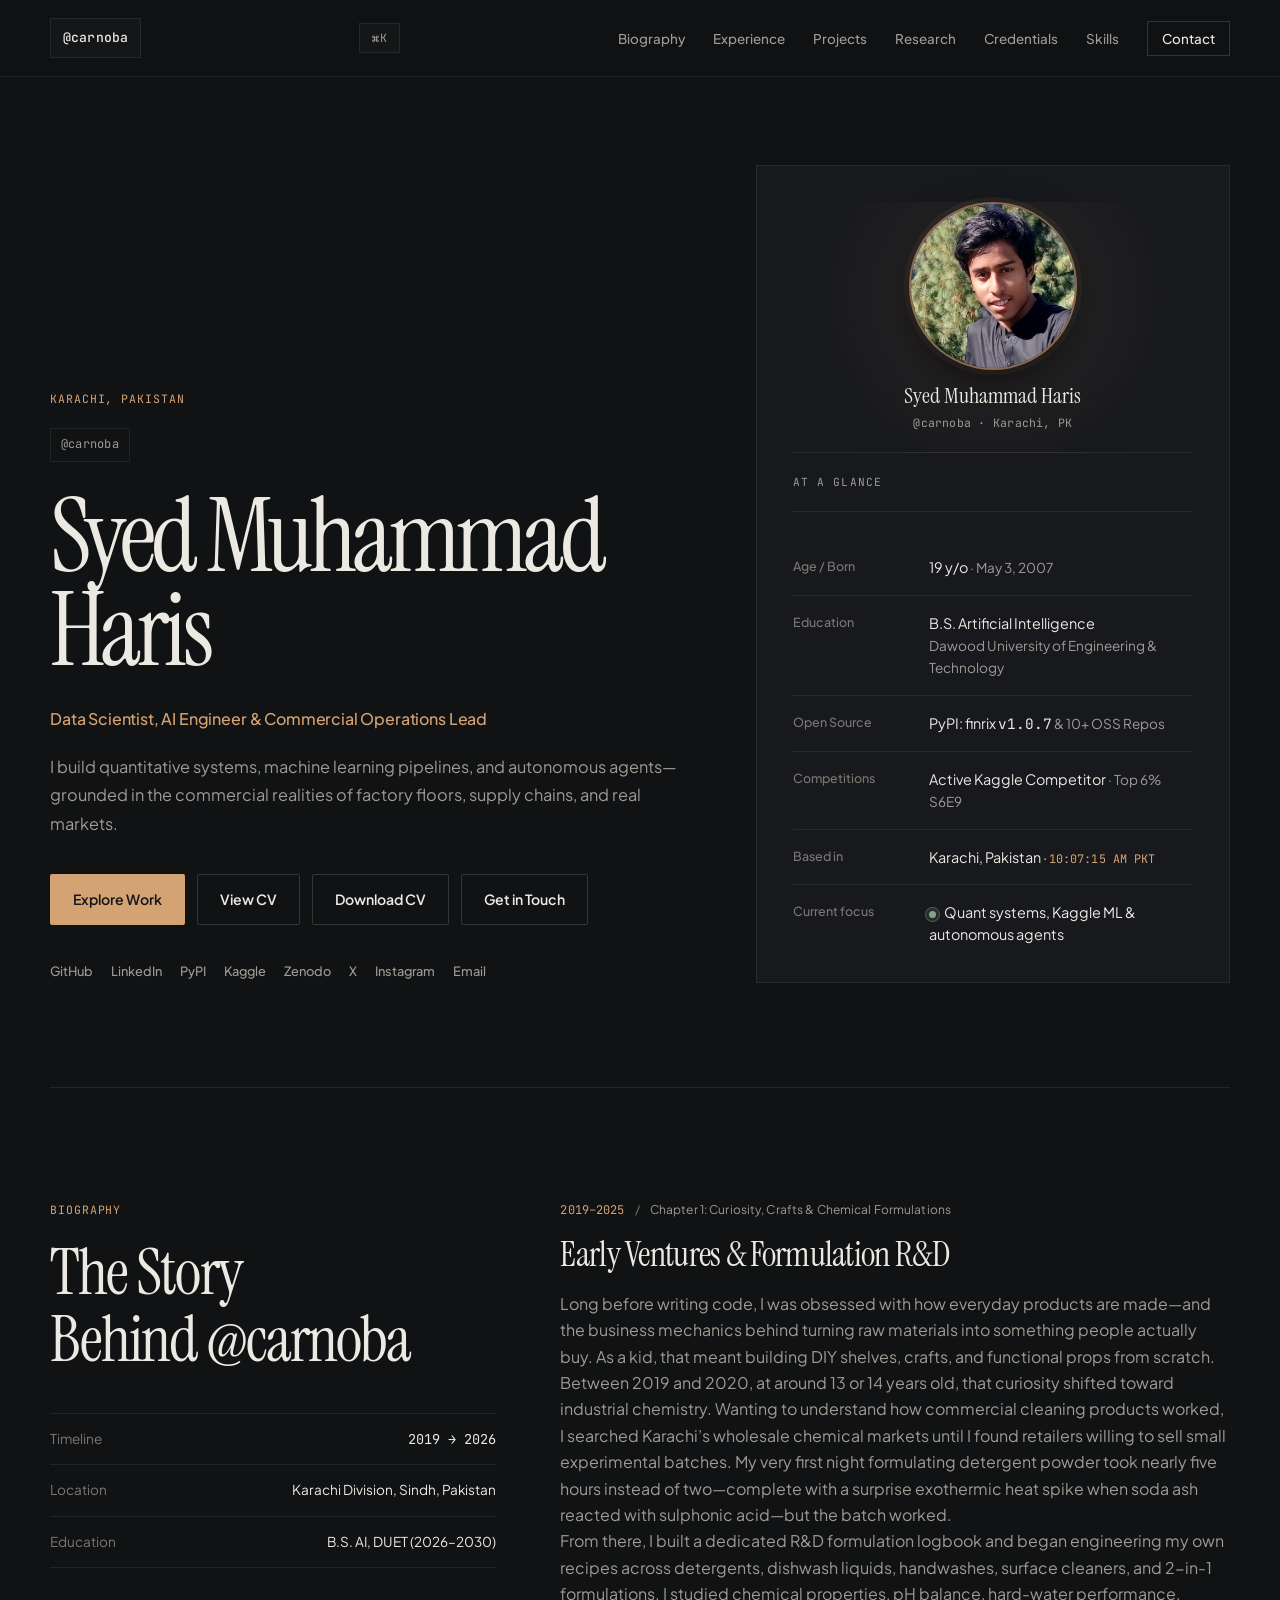
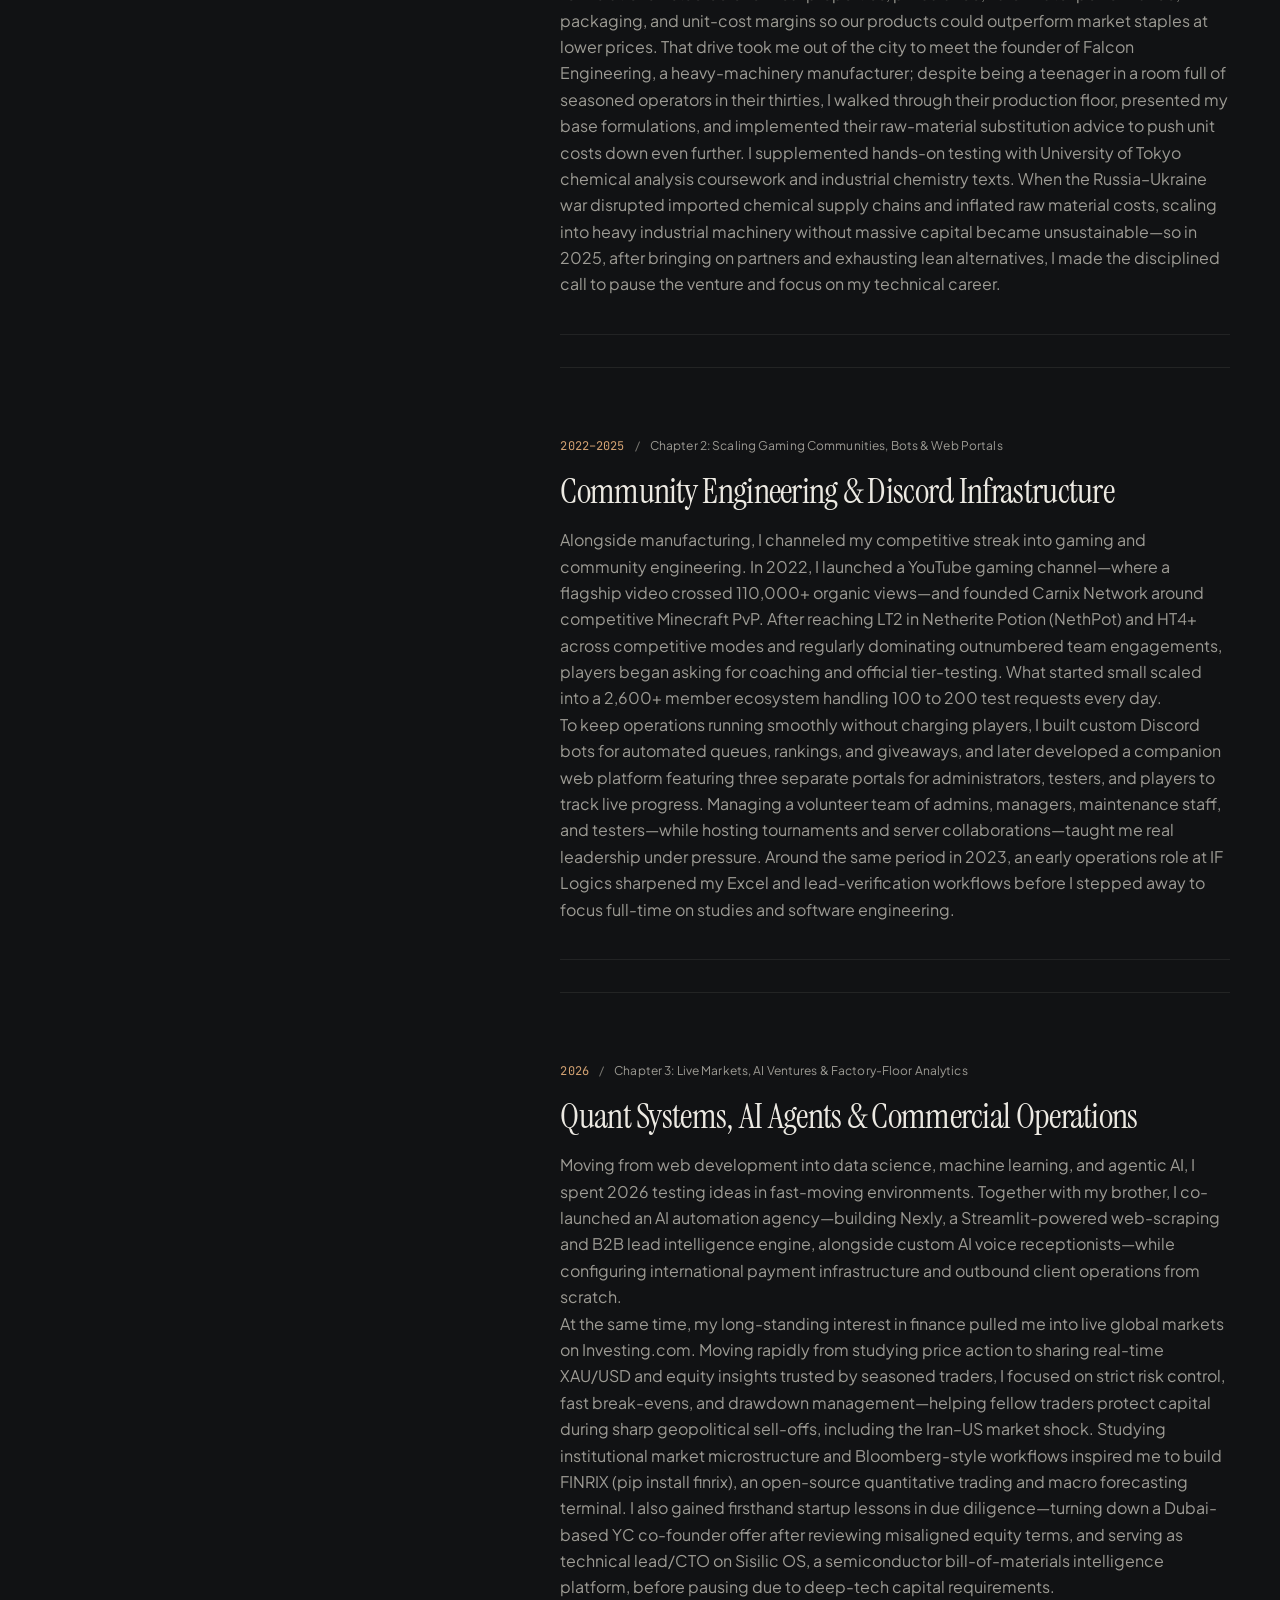
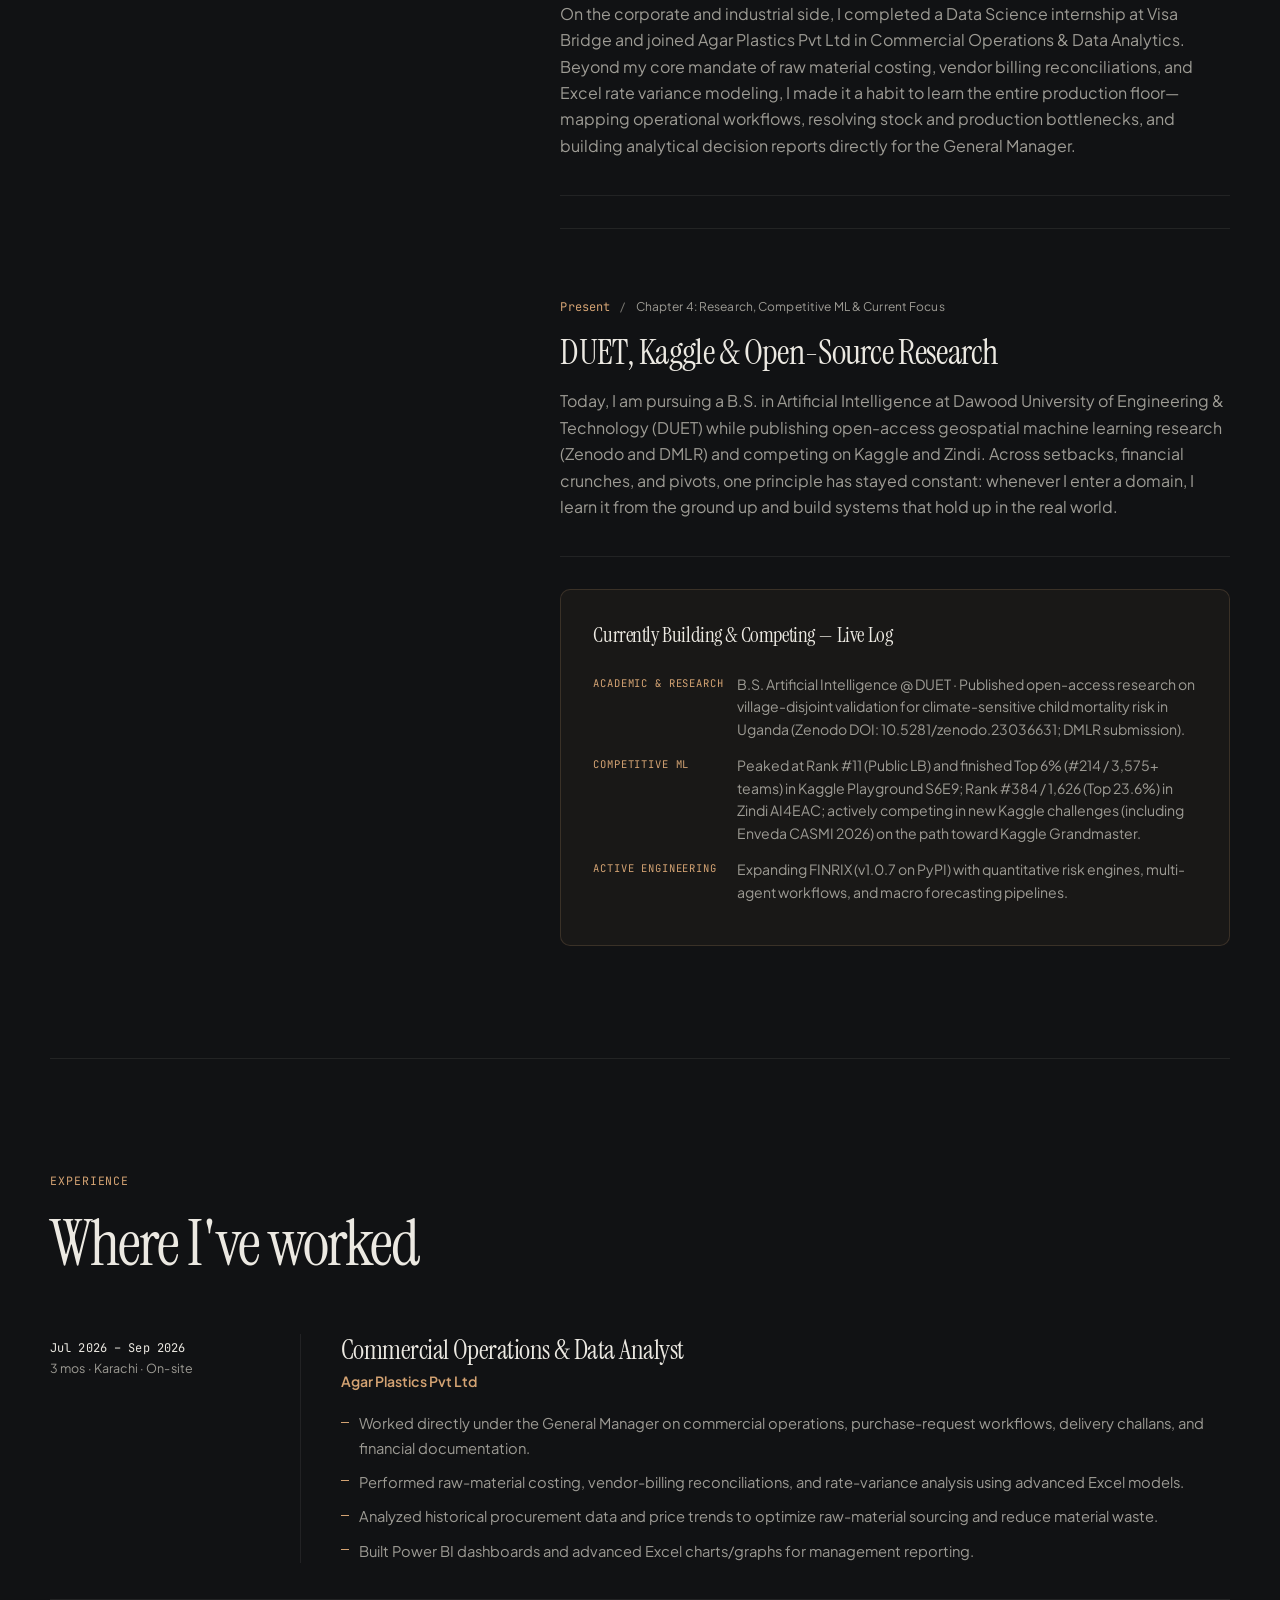
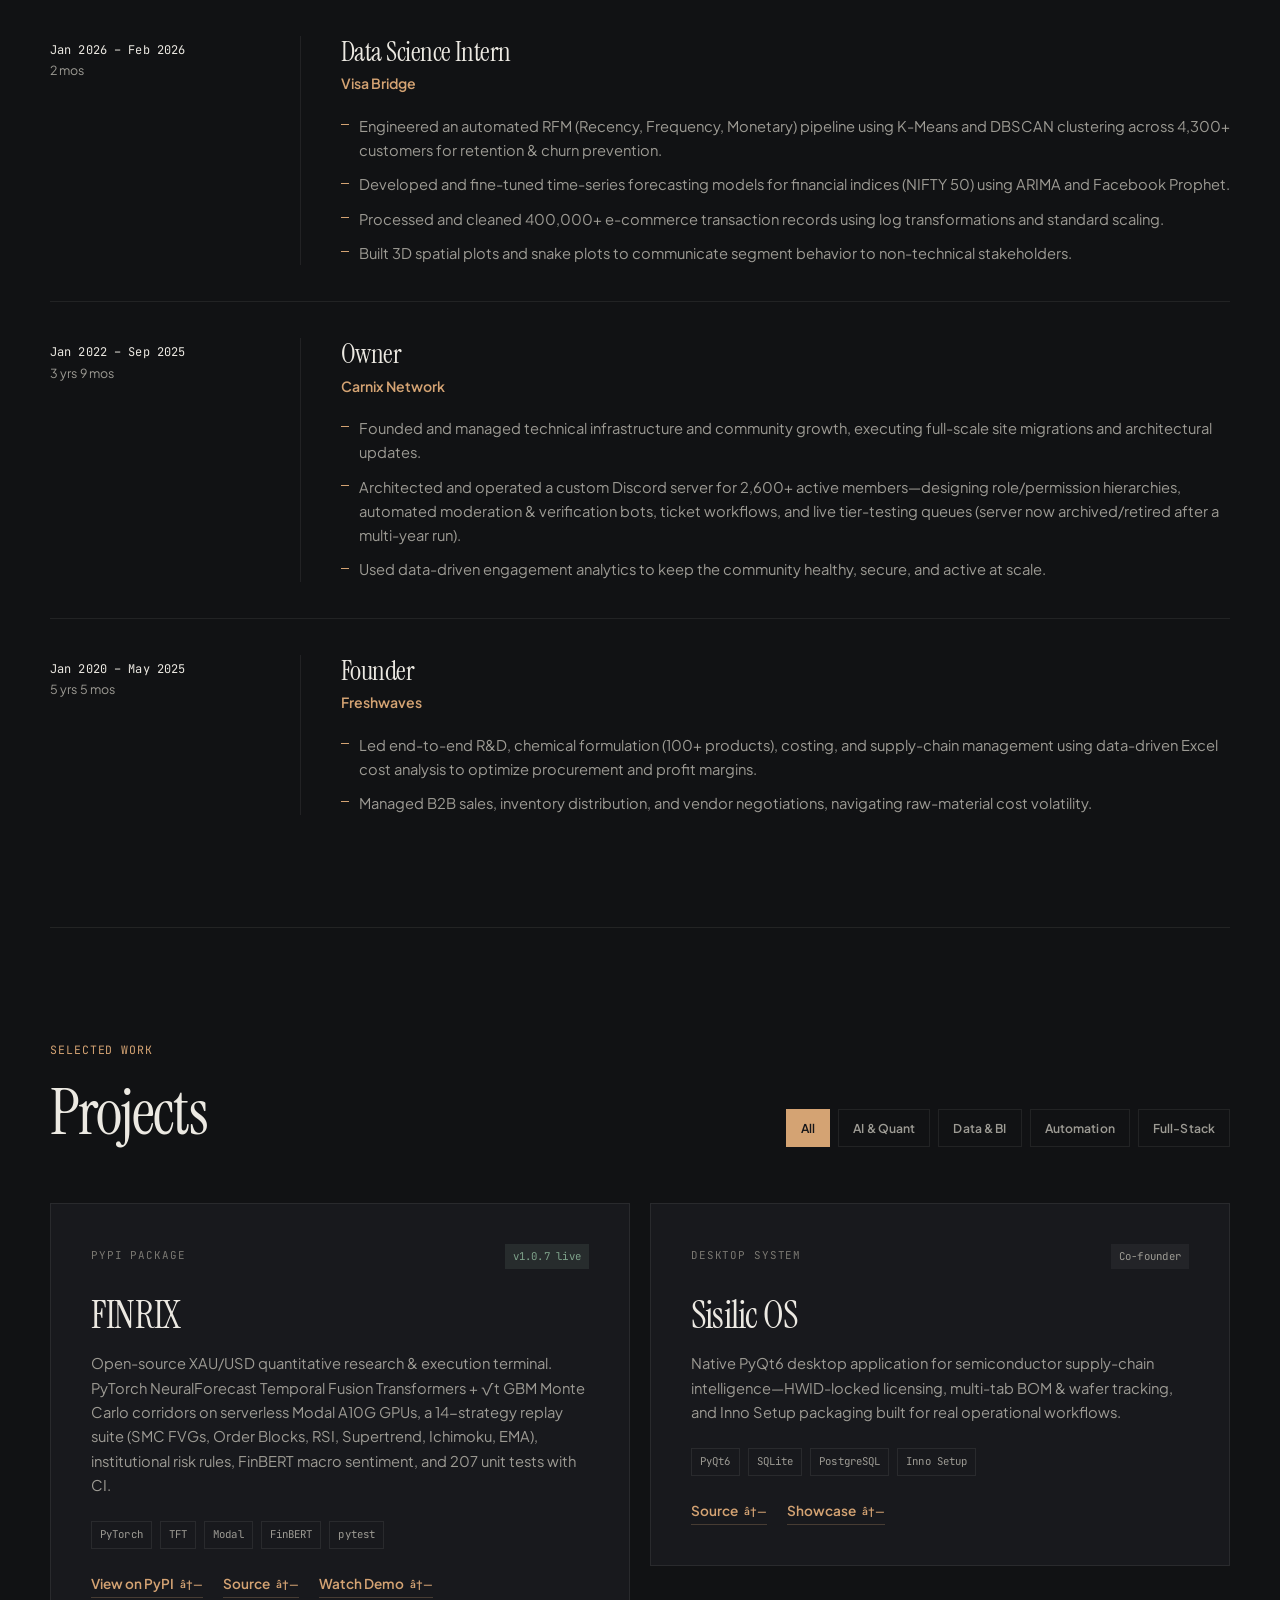
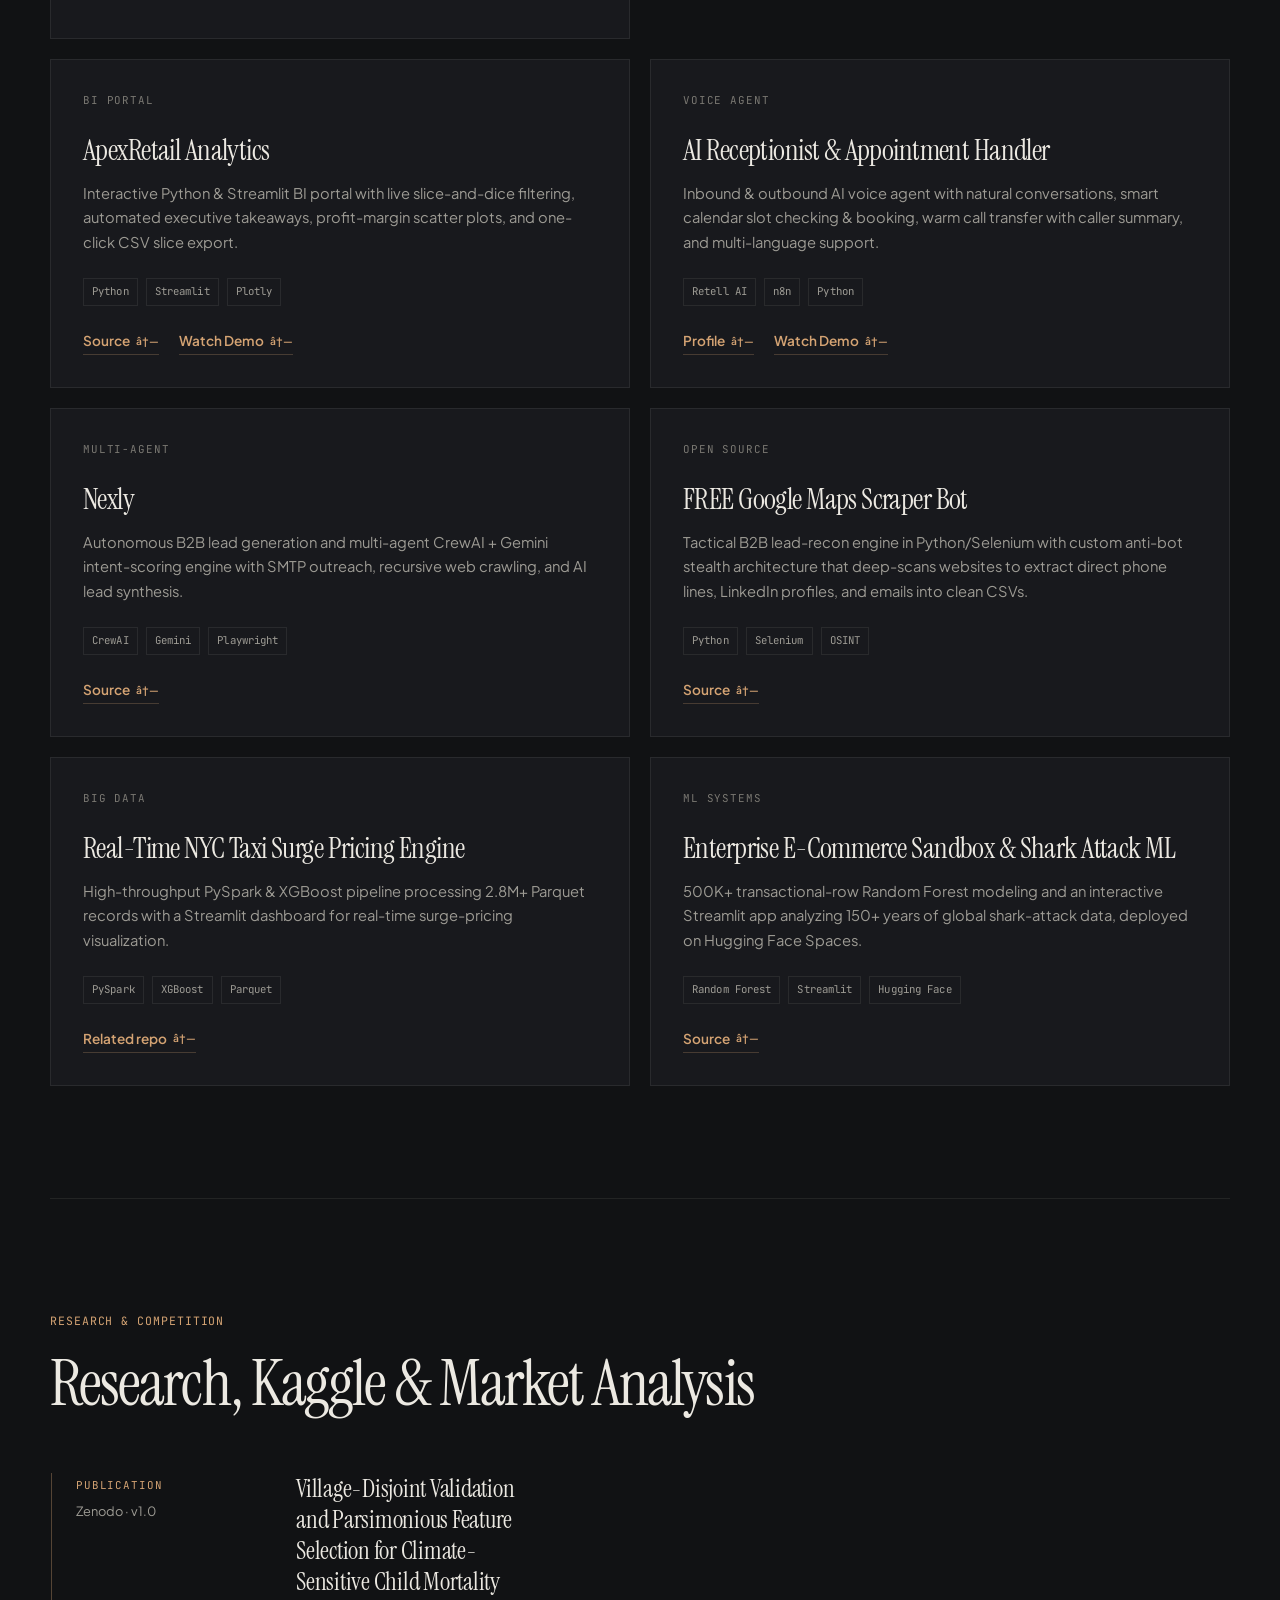
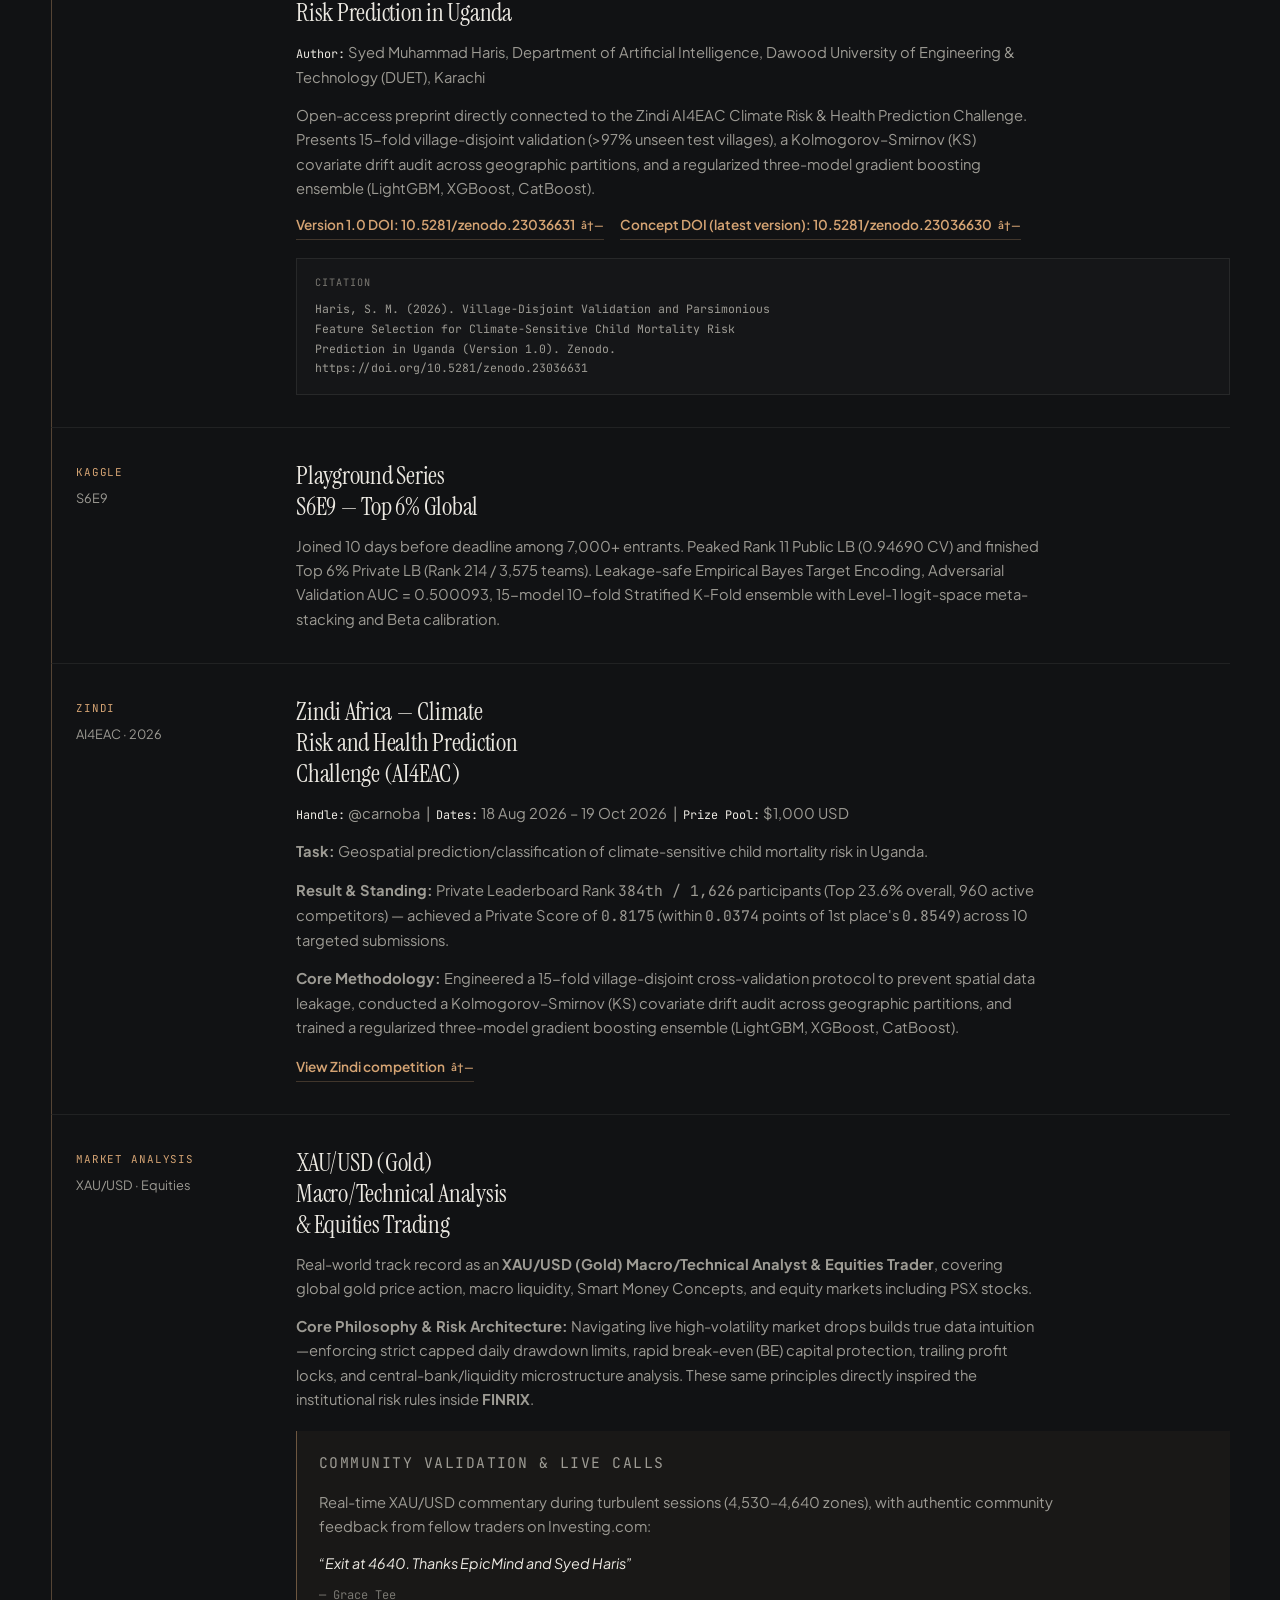
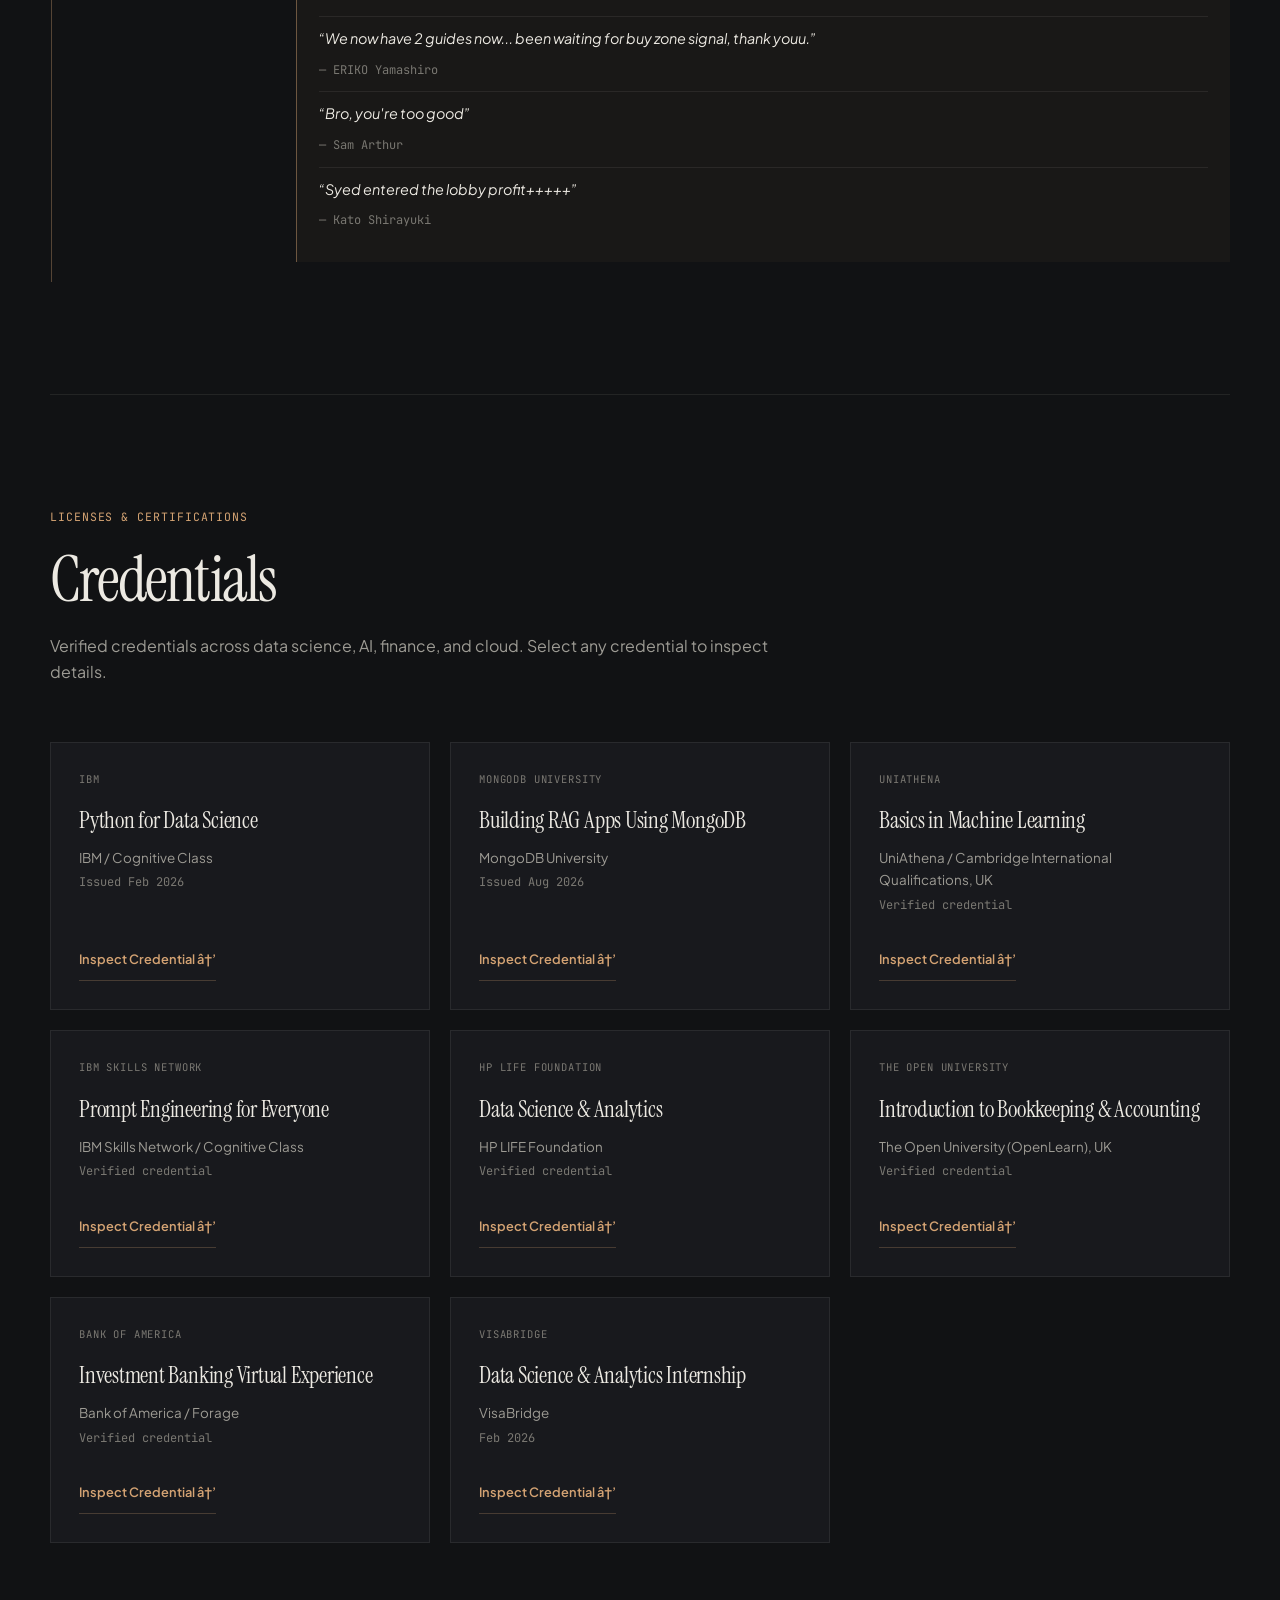
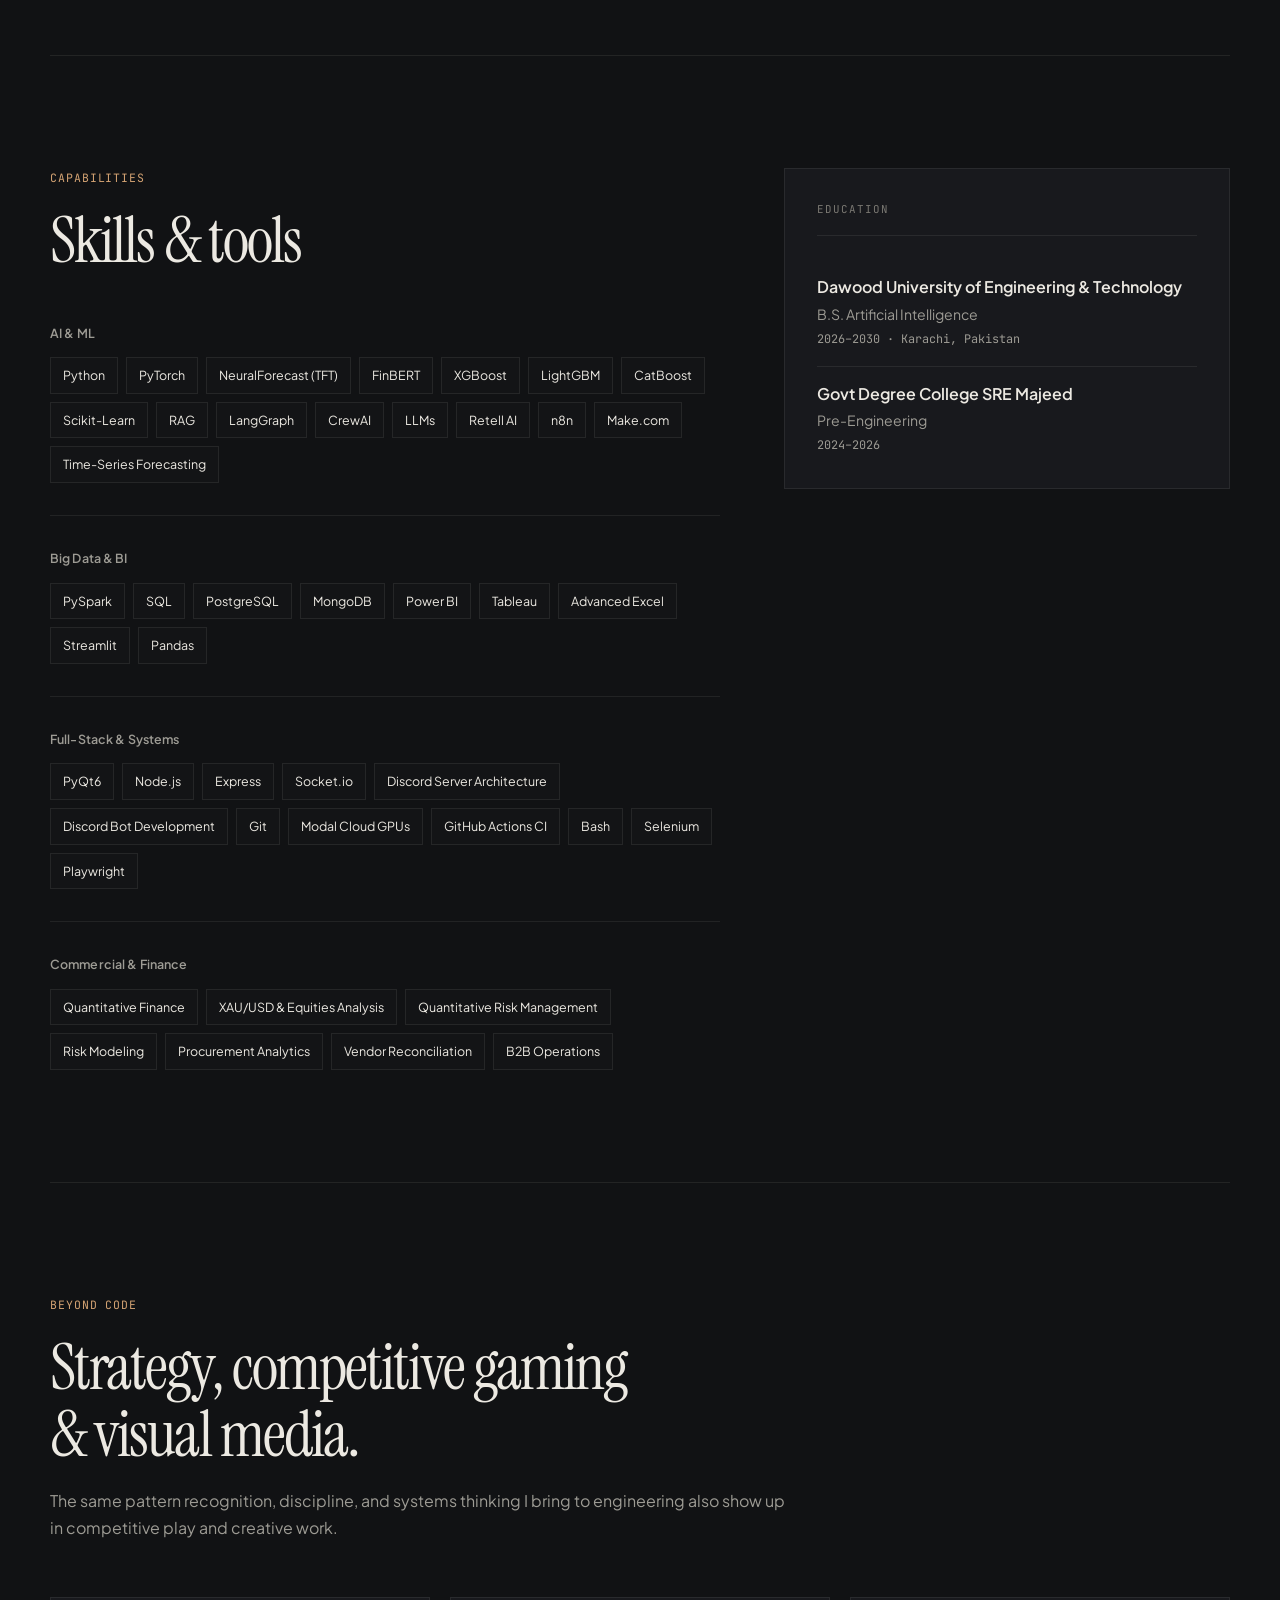
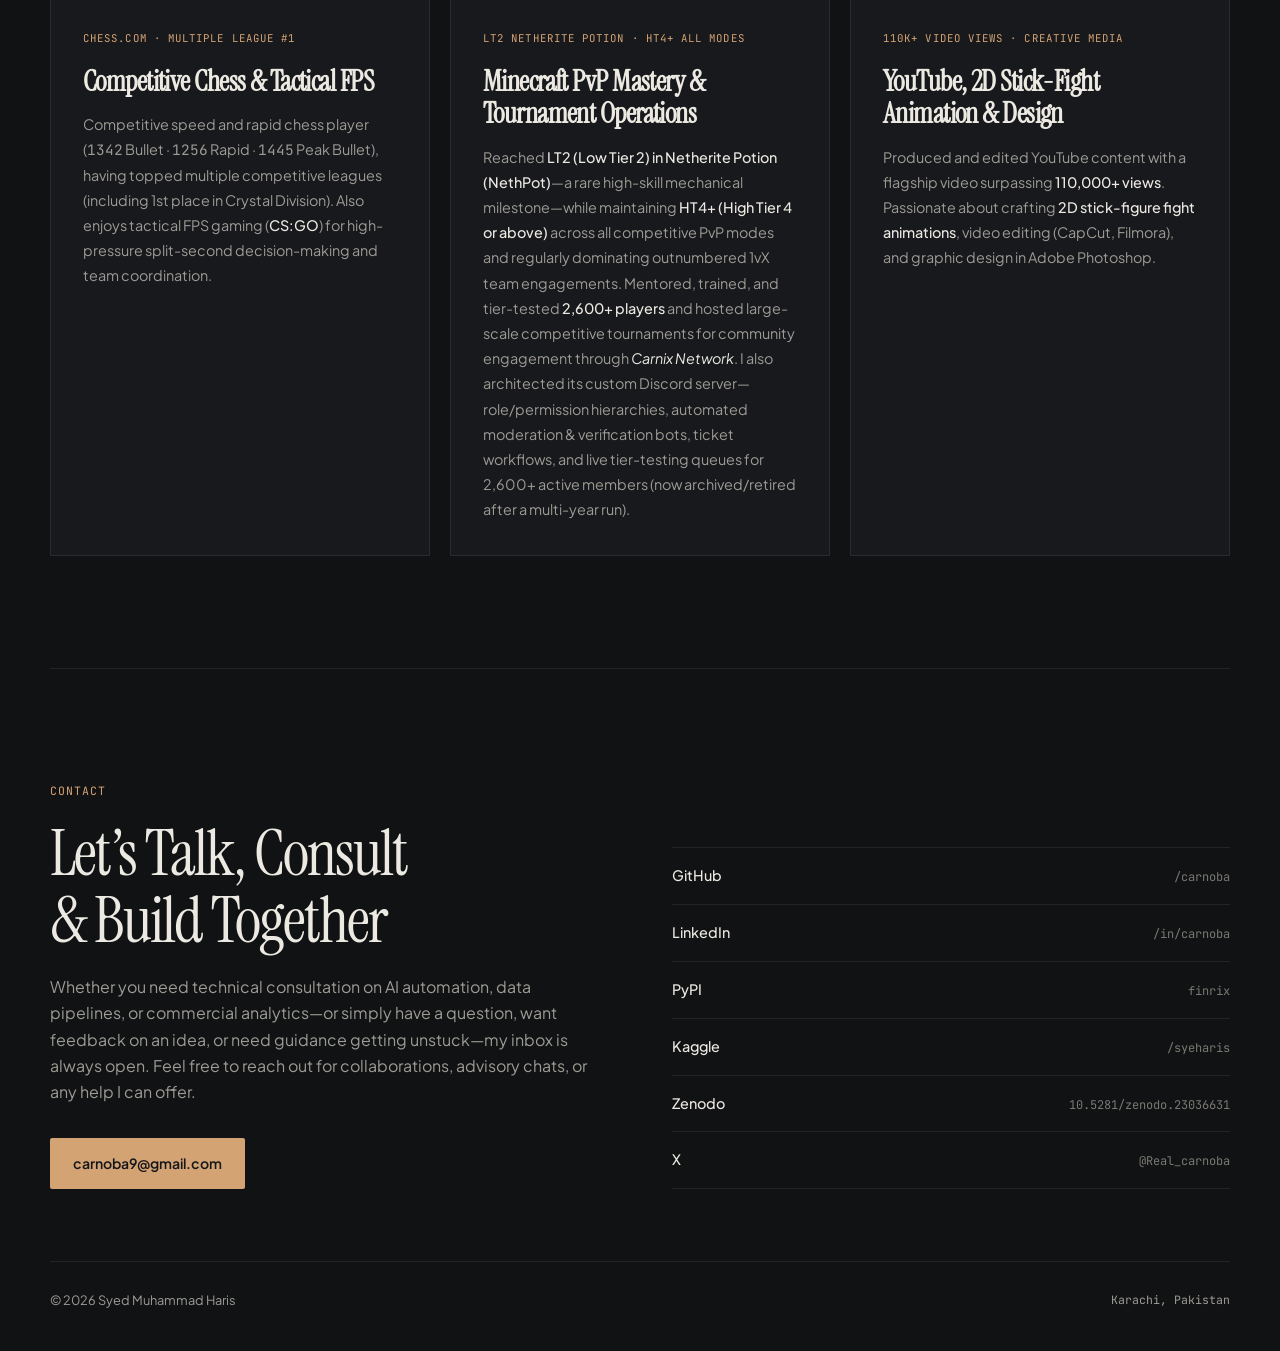
==== commit 9a59317b: "FixCertMappings" ====
--- a/index.html
+++ b/index.html
@@ -21,7 +21,7 @@
   <link rel="preconnect" href="https://fonts.googleapis.com">
   <link rel="preconnect" href="https://fonts.gstatic.com" crossorigin>
   <link href="https://fonts.googleapis.com/css2?family=Instrument+Serif:ital@0;1&family=Plus+Jakarta+Sans:wght@400;500;600;700&family=JetBrains+Mono:wght@400;500&display=swap" rel="stylesheet">
-  <link rel="stylesheet" href="css/style.css?v=7">
+  <link rel="stylesheet" href="css/style.css?v=8">
   <link rel="icon" href="data:image/svg+xml,%3Csvg xmlns='http://www.w3.org/2000/svg' viewBox='0 0 64 64'%3E%3Crect width='64' height='64' rx='14' fill='%23111214'/%3E%3Ctext x='32' y='39' font-family='Georgia,serif' font-size='30' fill='%23D4A373' text-anchor='middle'%3EH%3C/text%3E%3C/svg%3E">
   <link rel="alternate" type="text/plain" href="/llms.txt" title="LLMs.txt">
 </head>
@@ -656,6 +656,6 @@
       setInterval(tick, 1000);
     })();
   </script>
-  <script src="js/main.js?v=4"></script>
+  <script src="js/main.js?v=5"></script>
 </body>
 </html>
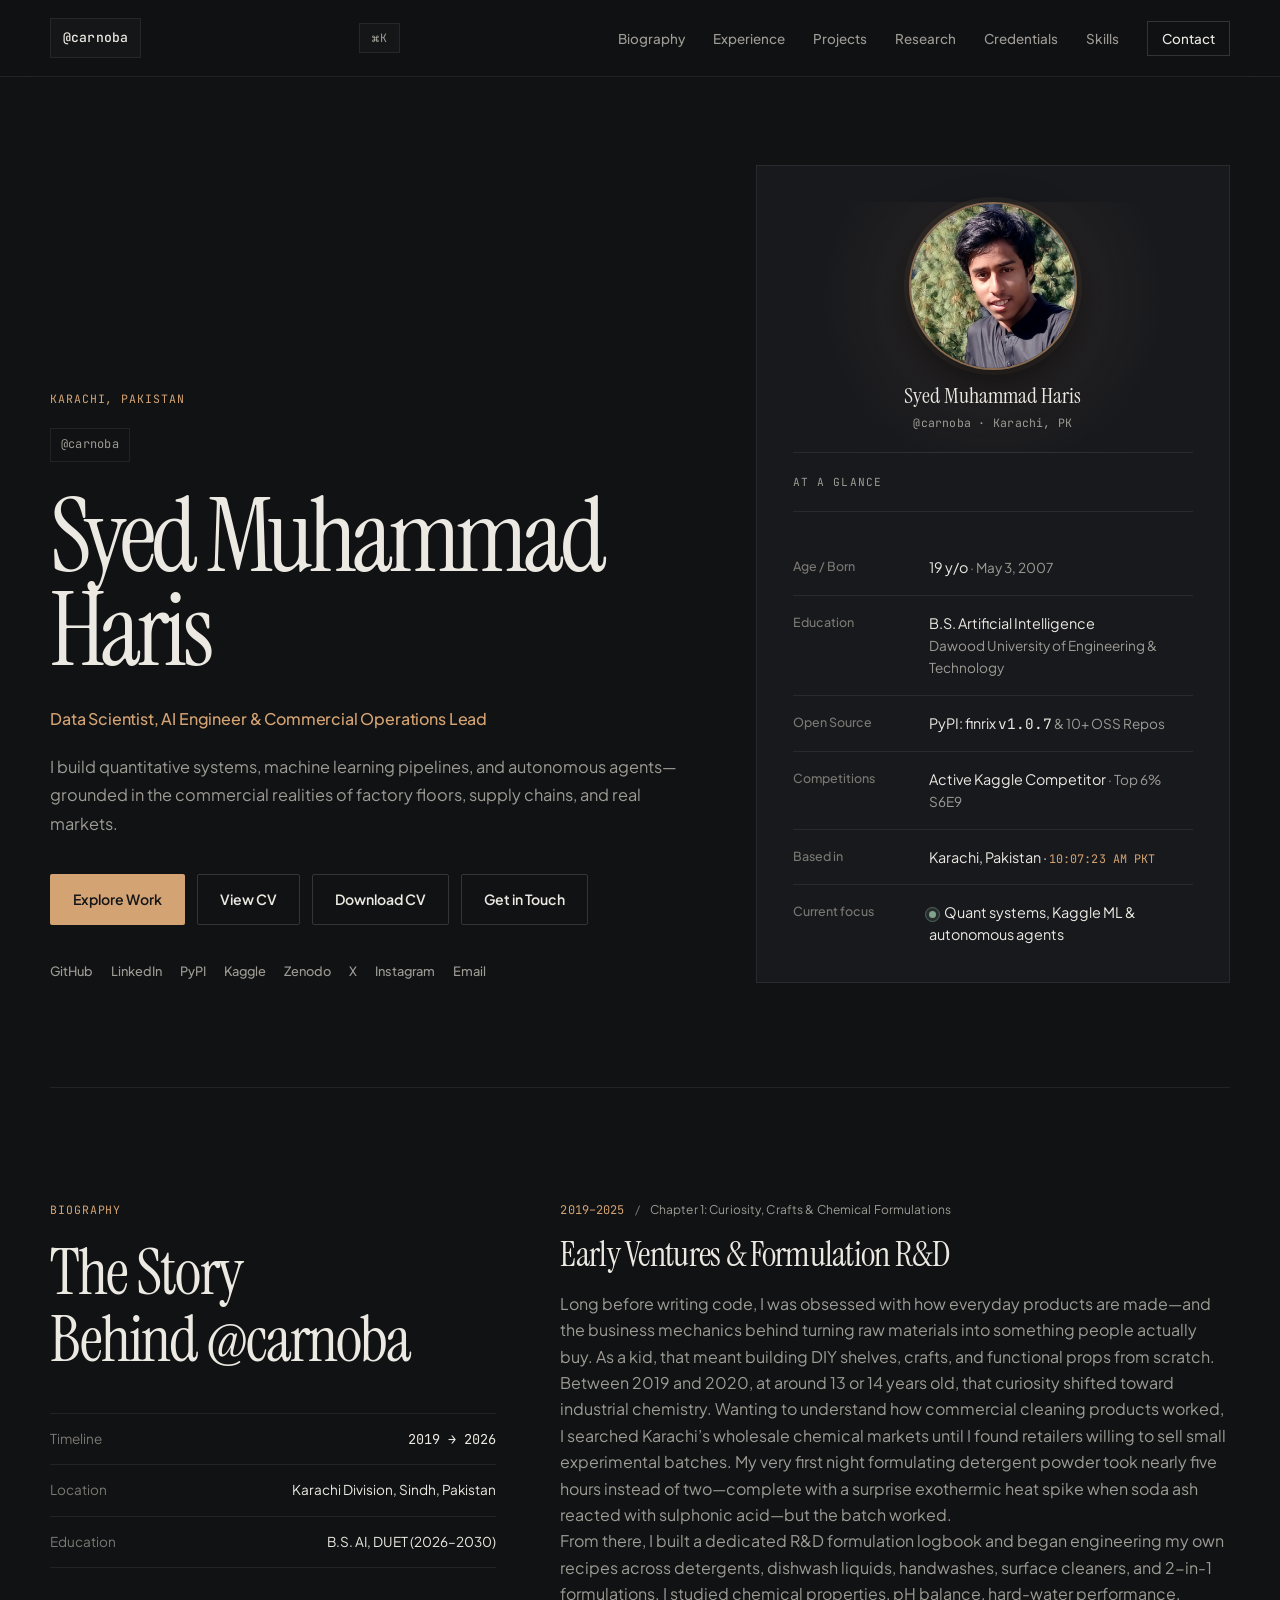
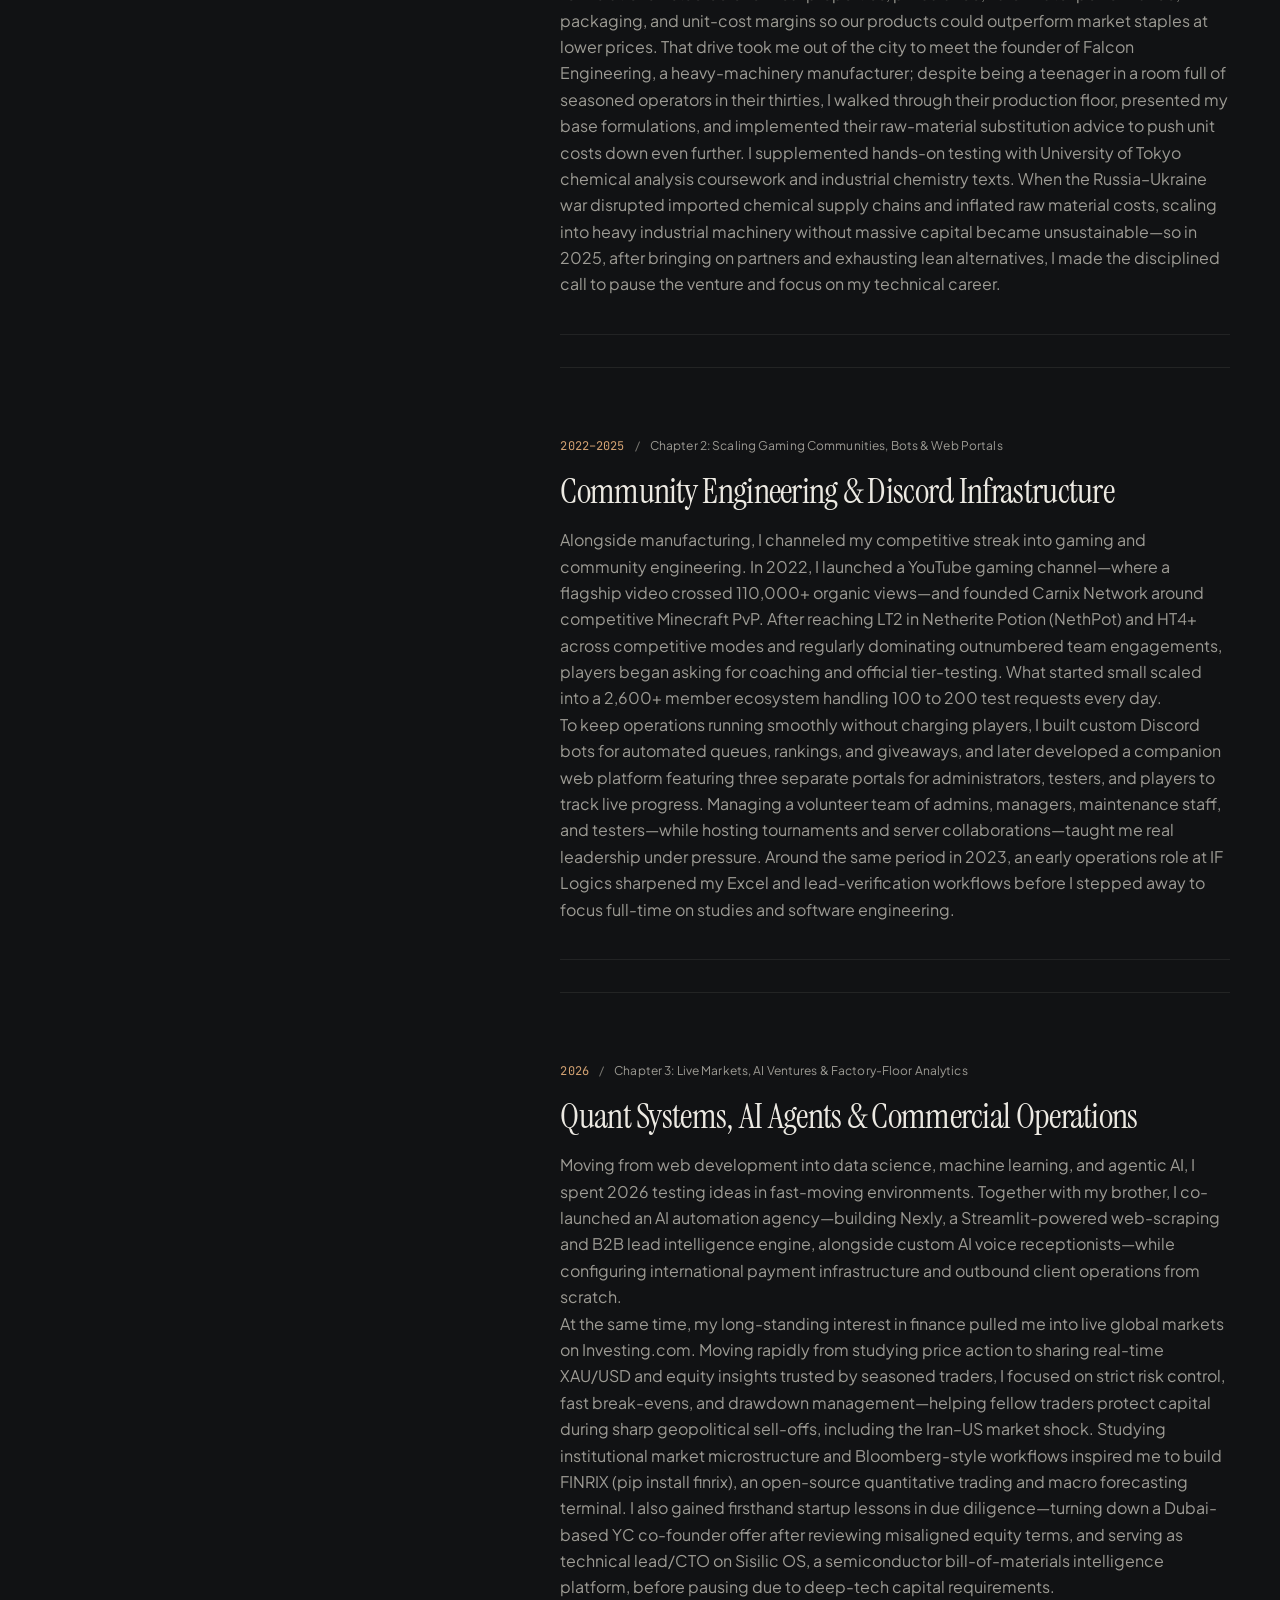
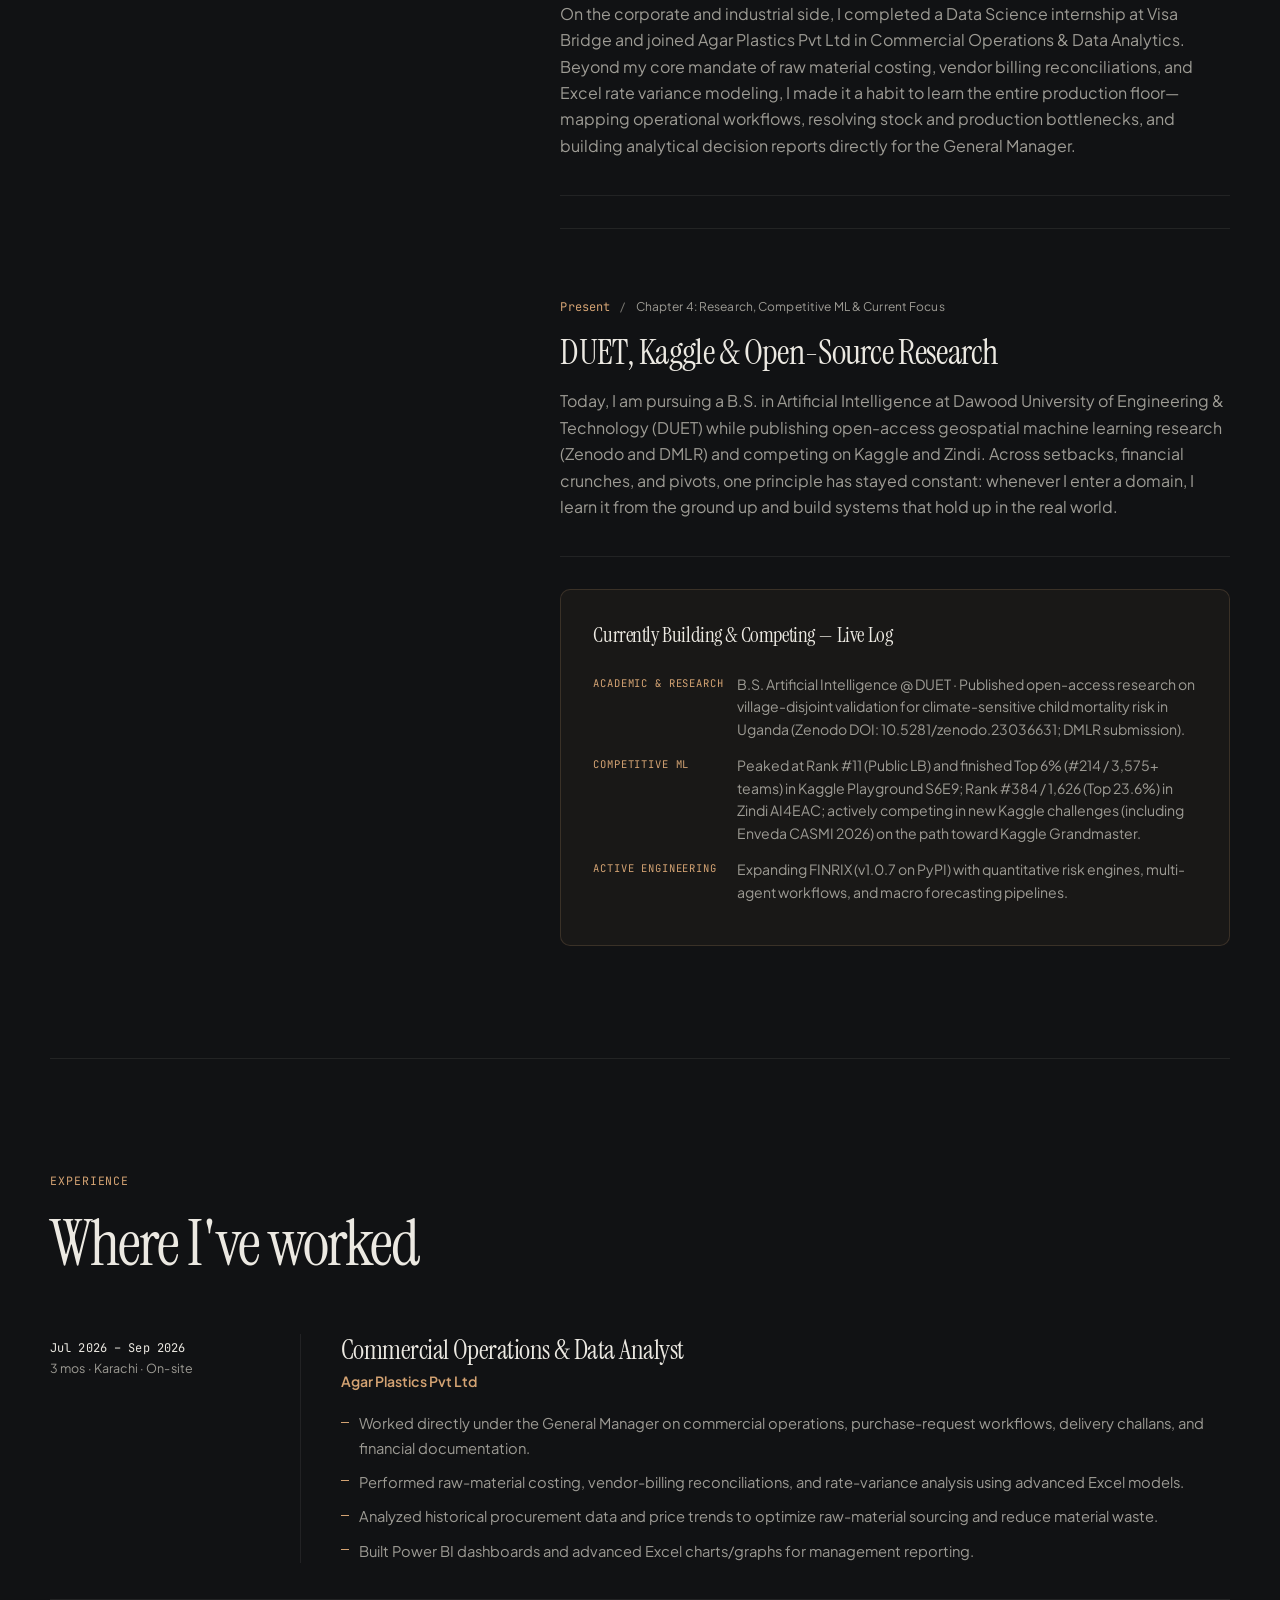
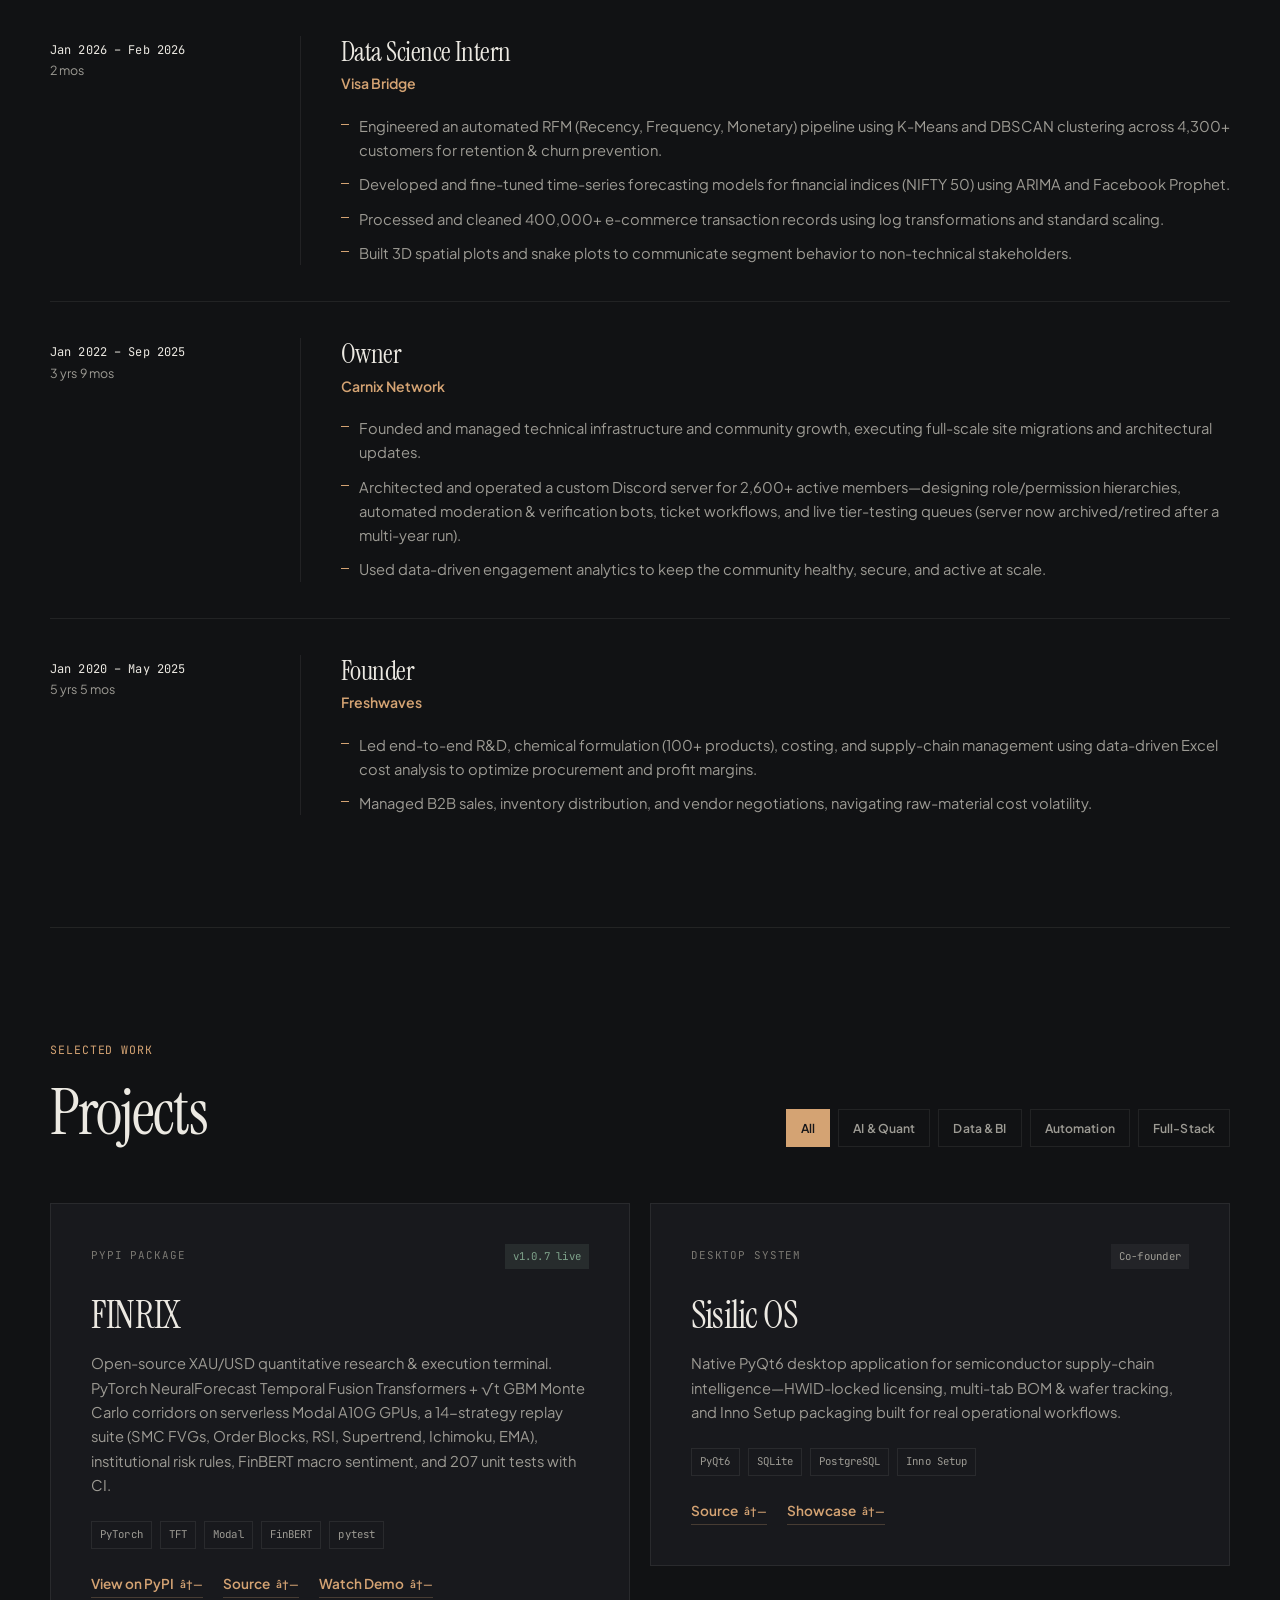
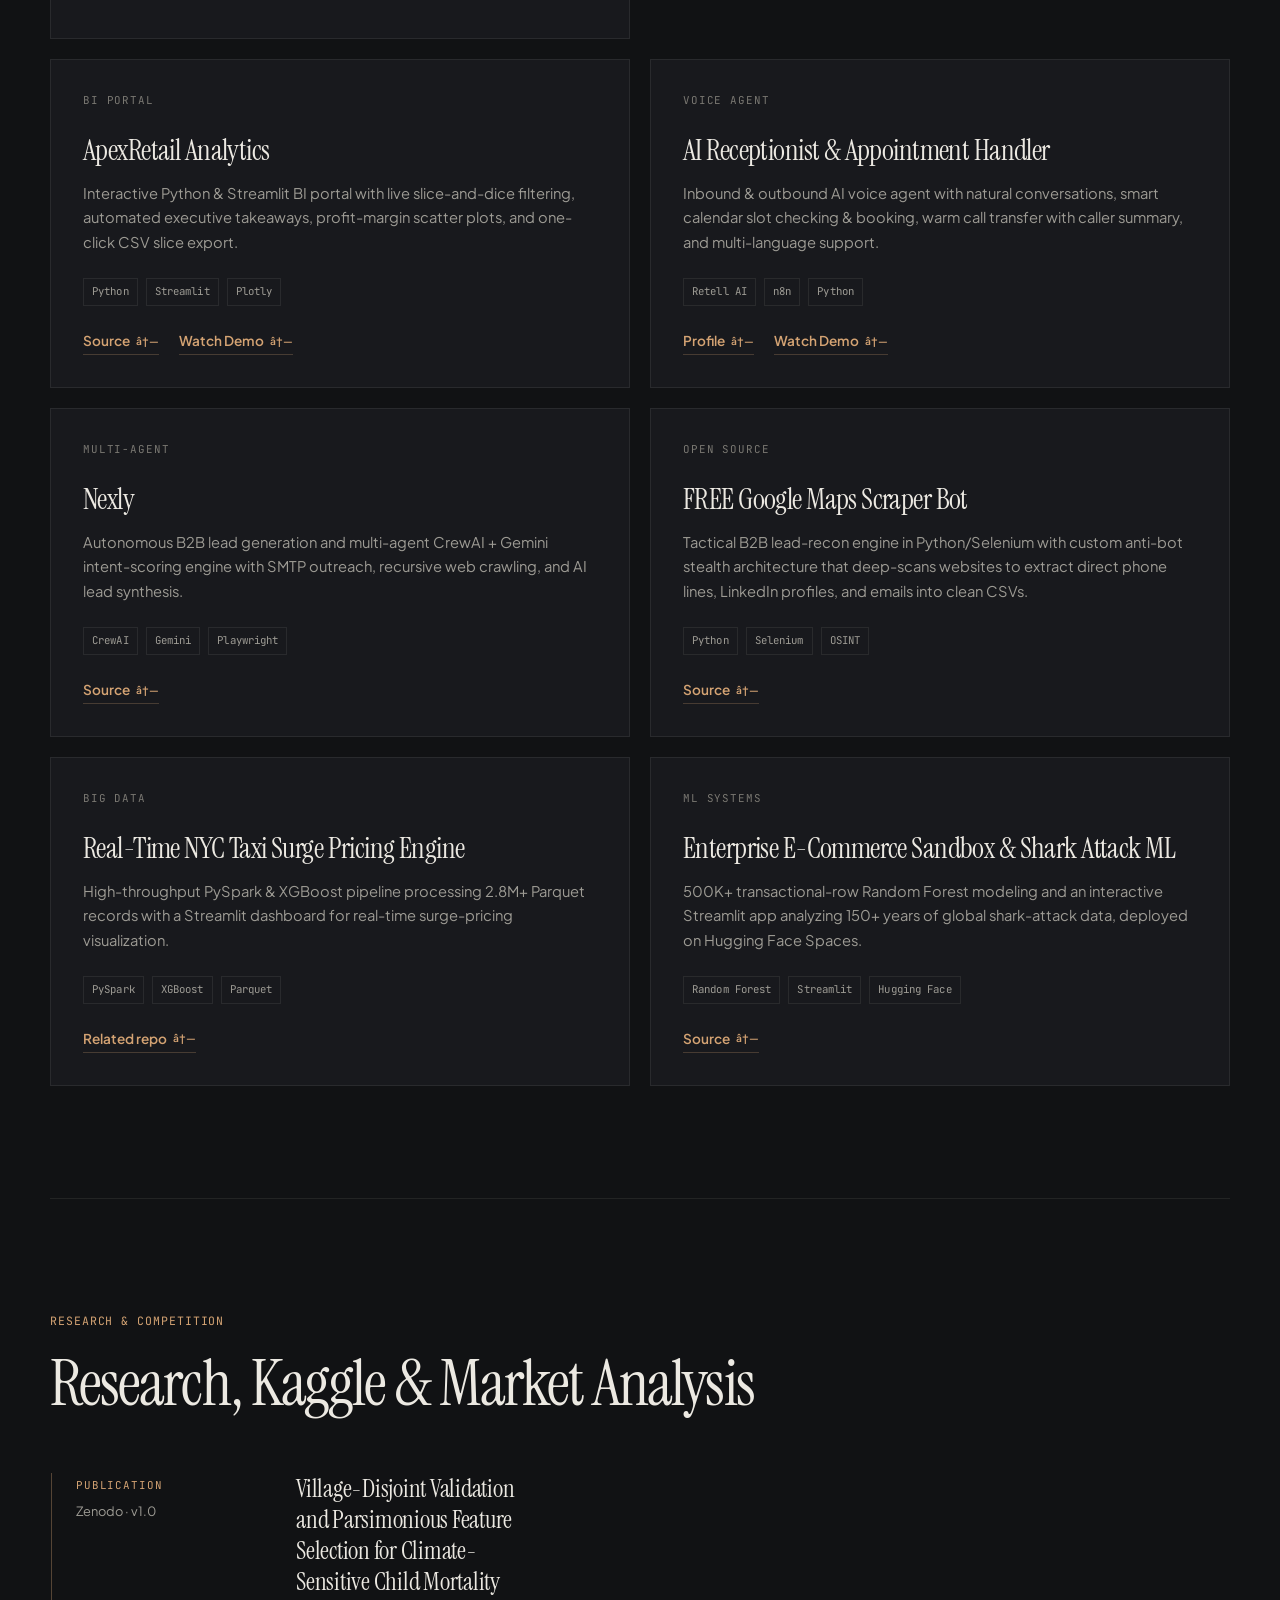
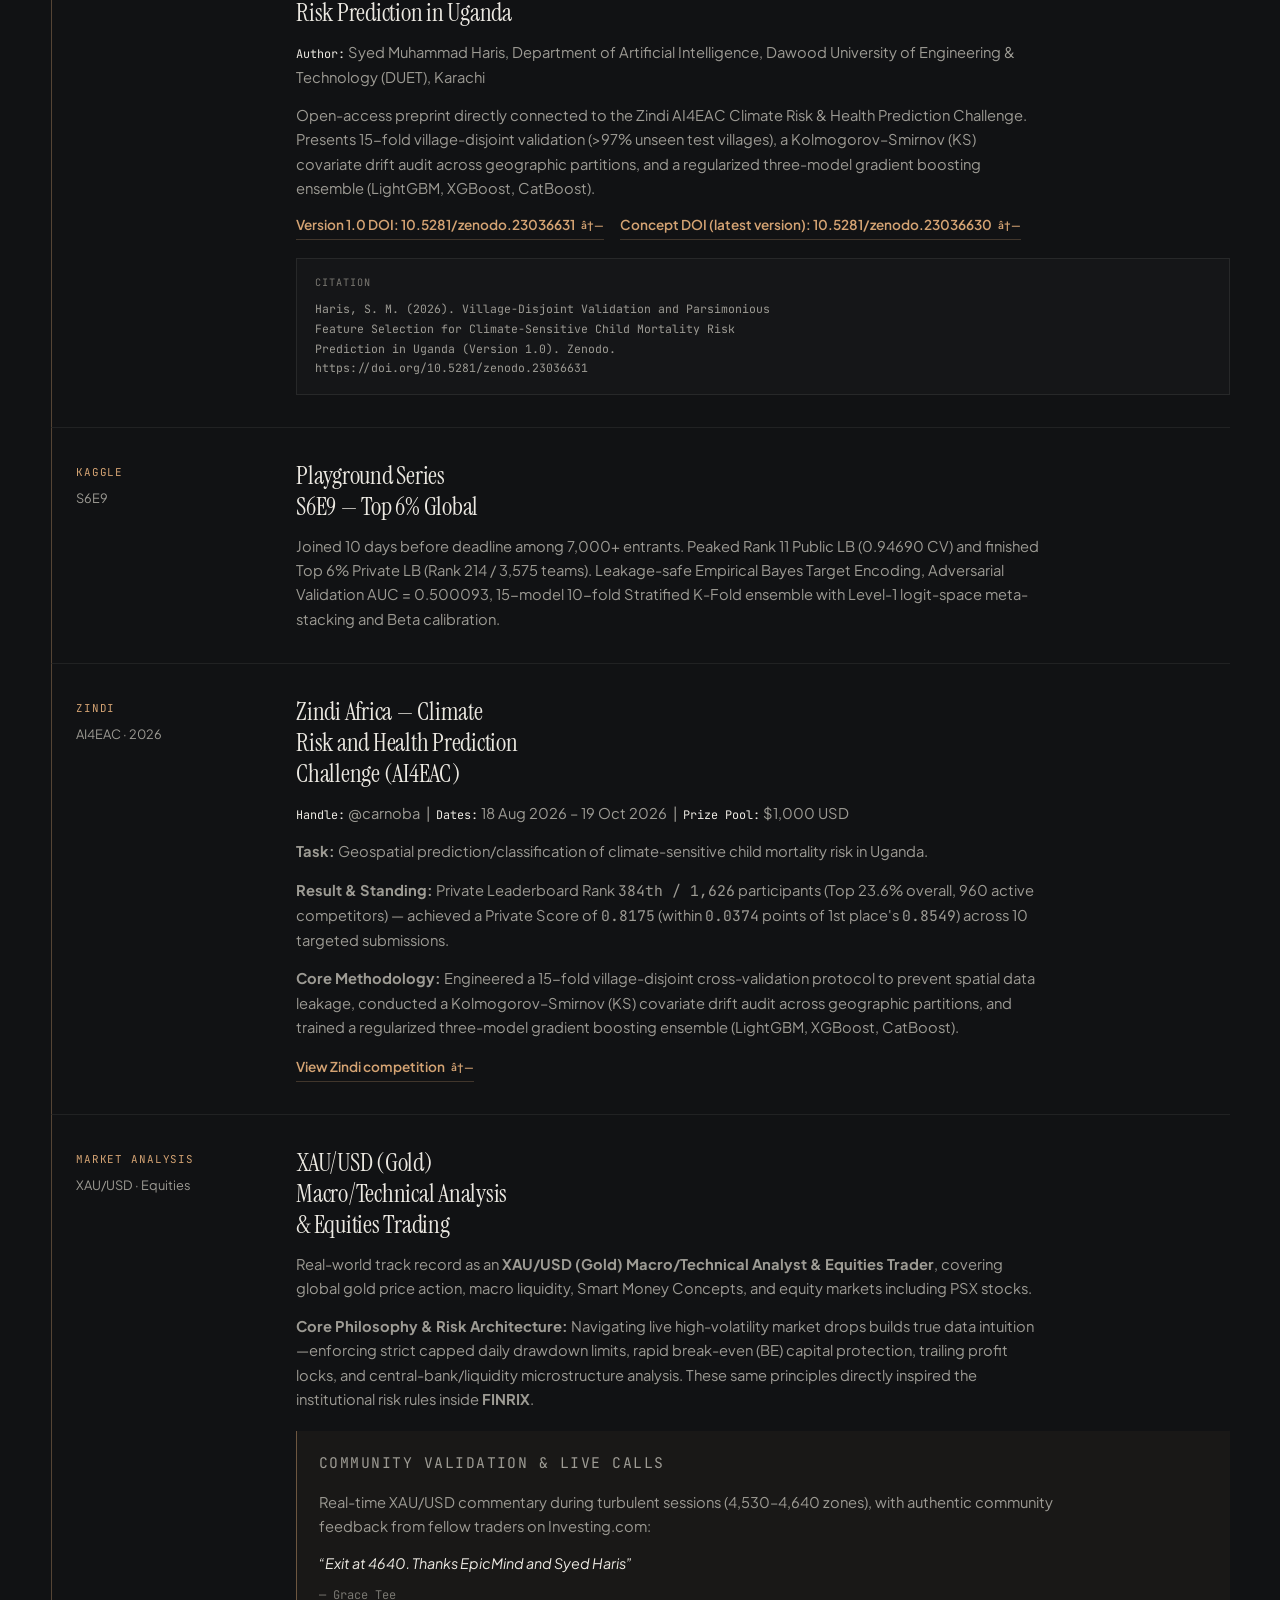
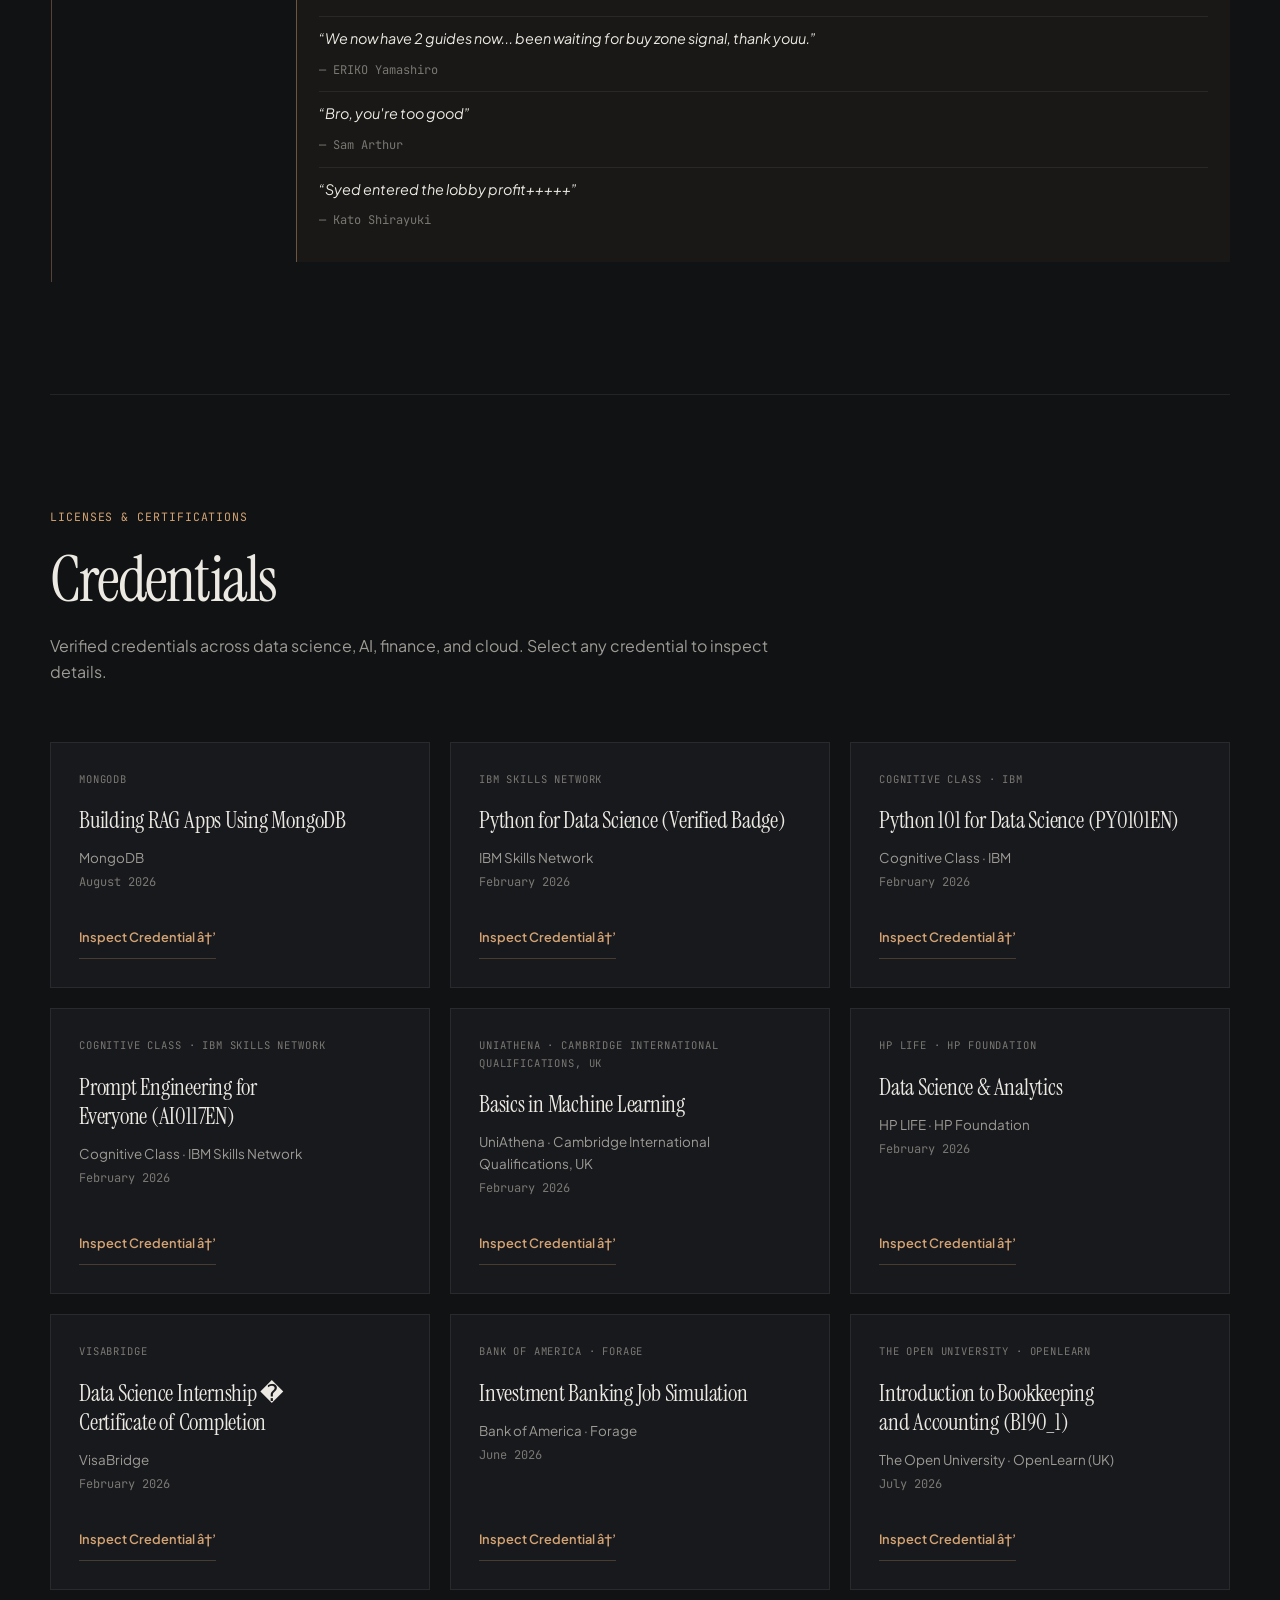
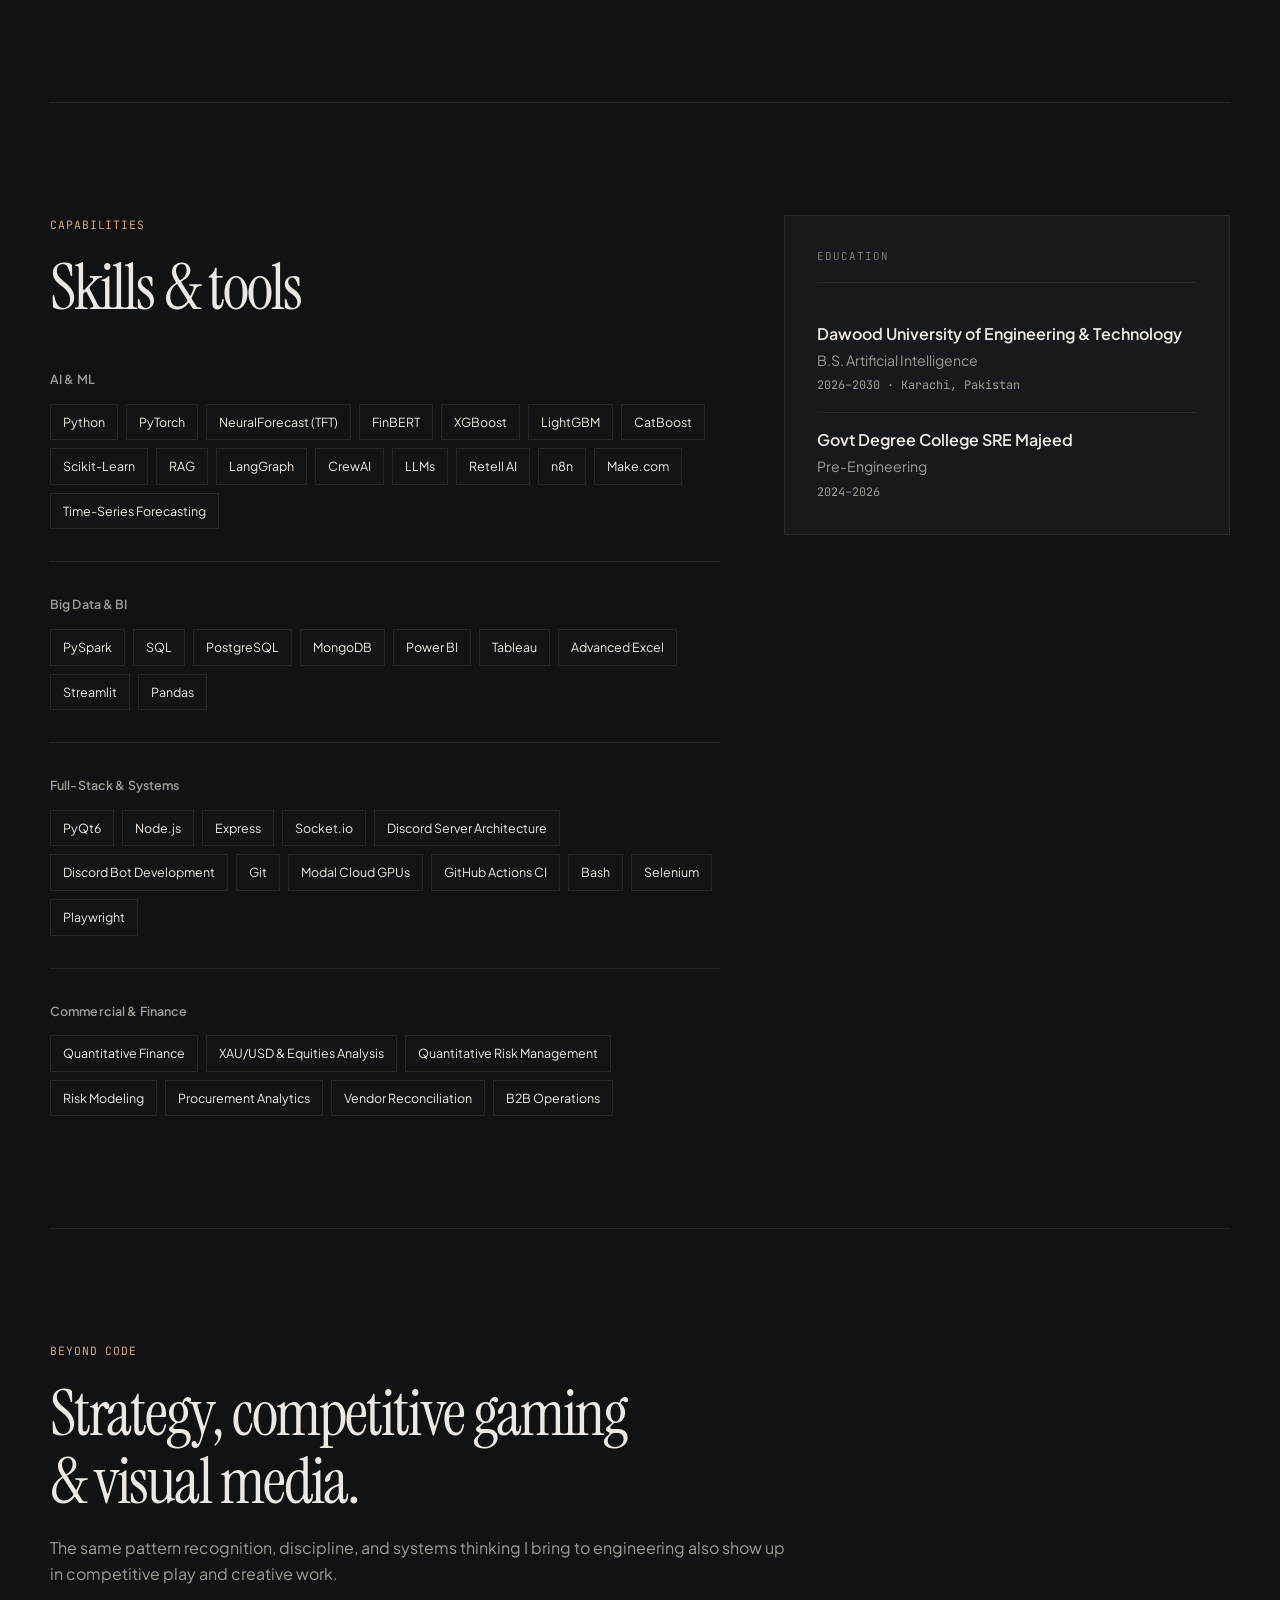
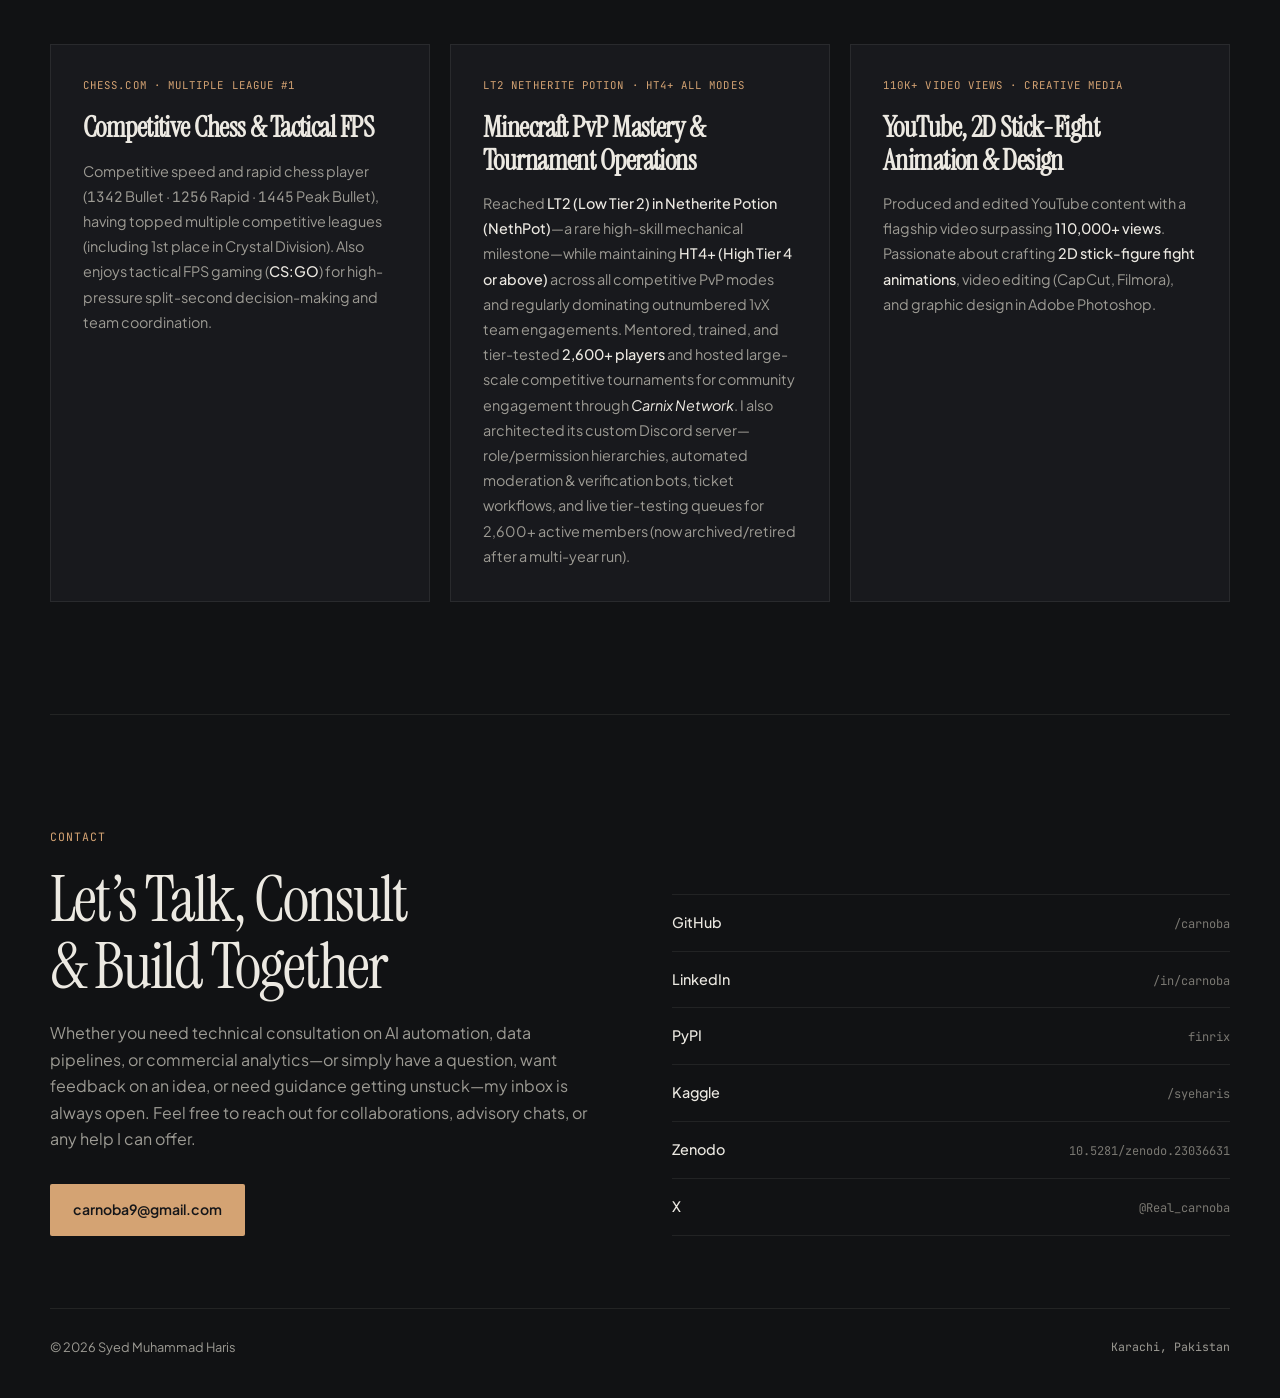
==== commit dfea3a3b: "ReplaceCertsWithPNG" ====
--- a/index.html
+++ b/index.html
@@ -21,7 +21,7 @@
   <link rel="preconnect" href="https://fonts.googleapis.com">
   <link rel="preconnect" href="https://fonts.gstatic.com" crossorigin>
   <link href="https://fonts.googleapis.com/css2?family=Instrument+Serif:ital@0;1&family=Plus+Jakarta+Sans:wght@400;500;600;700&family=JetBrains+Mono:wght@400;500&display=swap" rel="stylesheet">
-  <link rel="stylesheet" href="css/style.css?v=8">
+  <link rel="stylesheet" href="css/style.css?v=9">
   <link rel="icon" href="data:image/svg+xml,%3Csvg xmlns='http://www.w3.org/2000/svg' viewBox='0 0 64 64'%3E%3Crect width='64' height='64' rx='14' fill='%23111214'/%3E%3Ctext x='32' y='39' font-family='Georgia,serif' font-size='30' fill='%23D4A373' text-anchor='middle'%3EH%3C/text%3E%3C/svg%3E">
   <link rel="alternate" type="text/plain" href="/llms.txt" title="LLMs.txt">
 </head>
@@ -656,6 +656,6 @@
       setInterval(tick, 1000);
     })();
   </script>
-  <script src="js/main.js?v=5"></script>
+  <script src="js/main.js?v=9"></script>
 </body>
 </html>
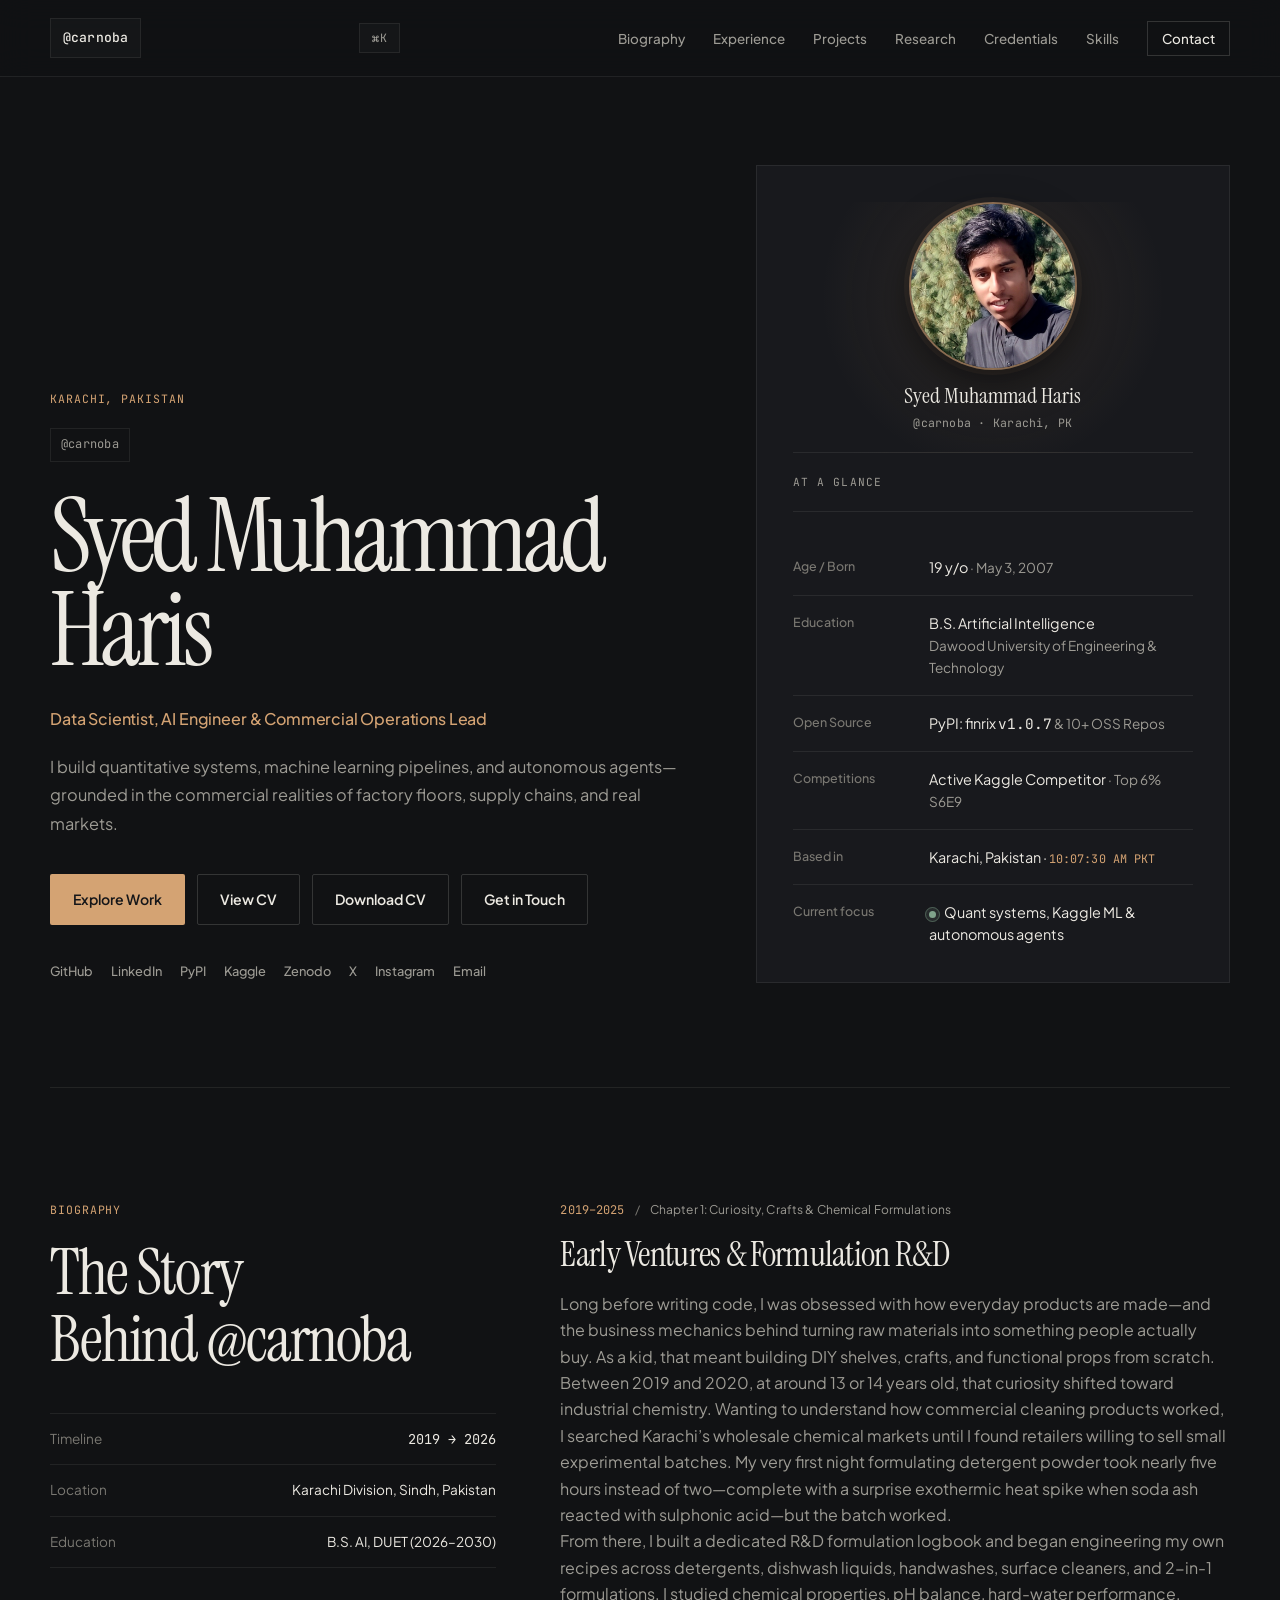
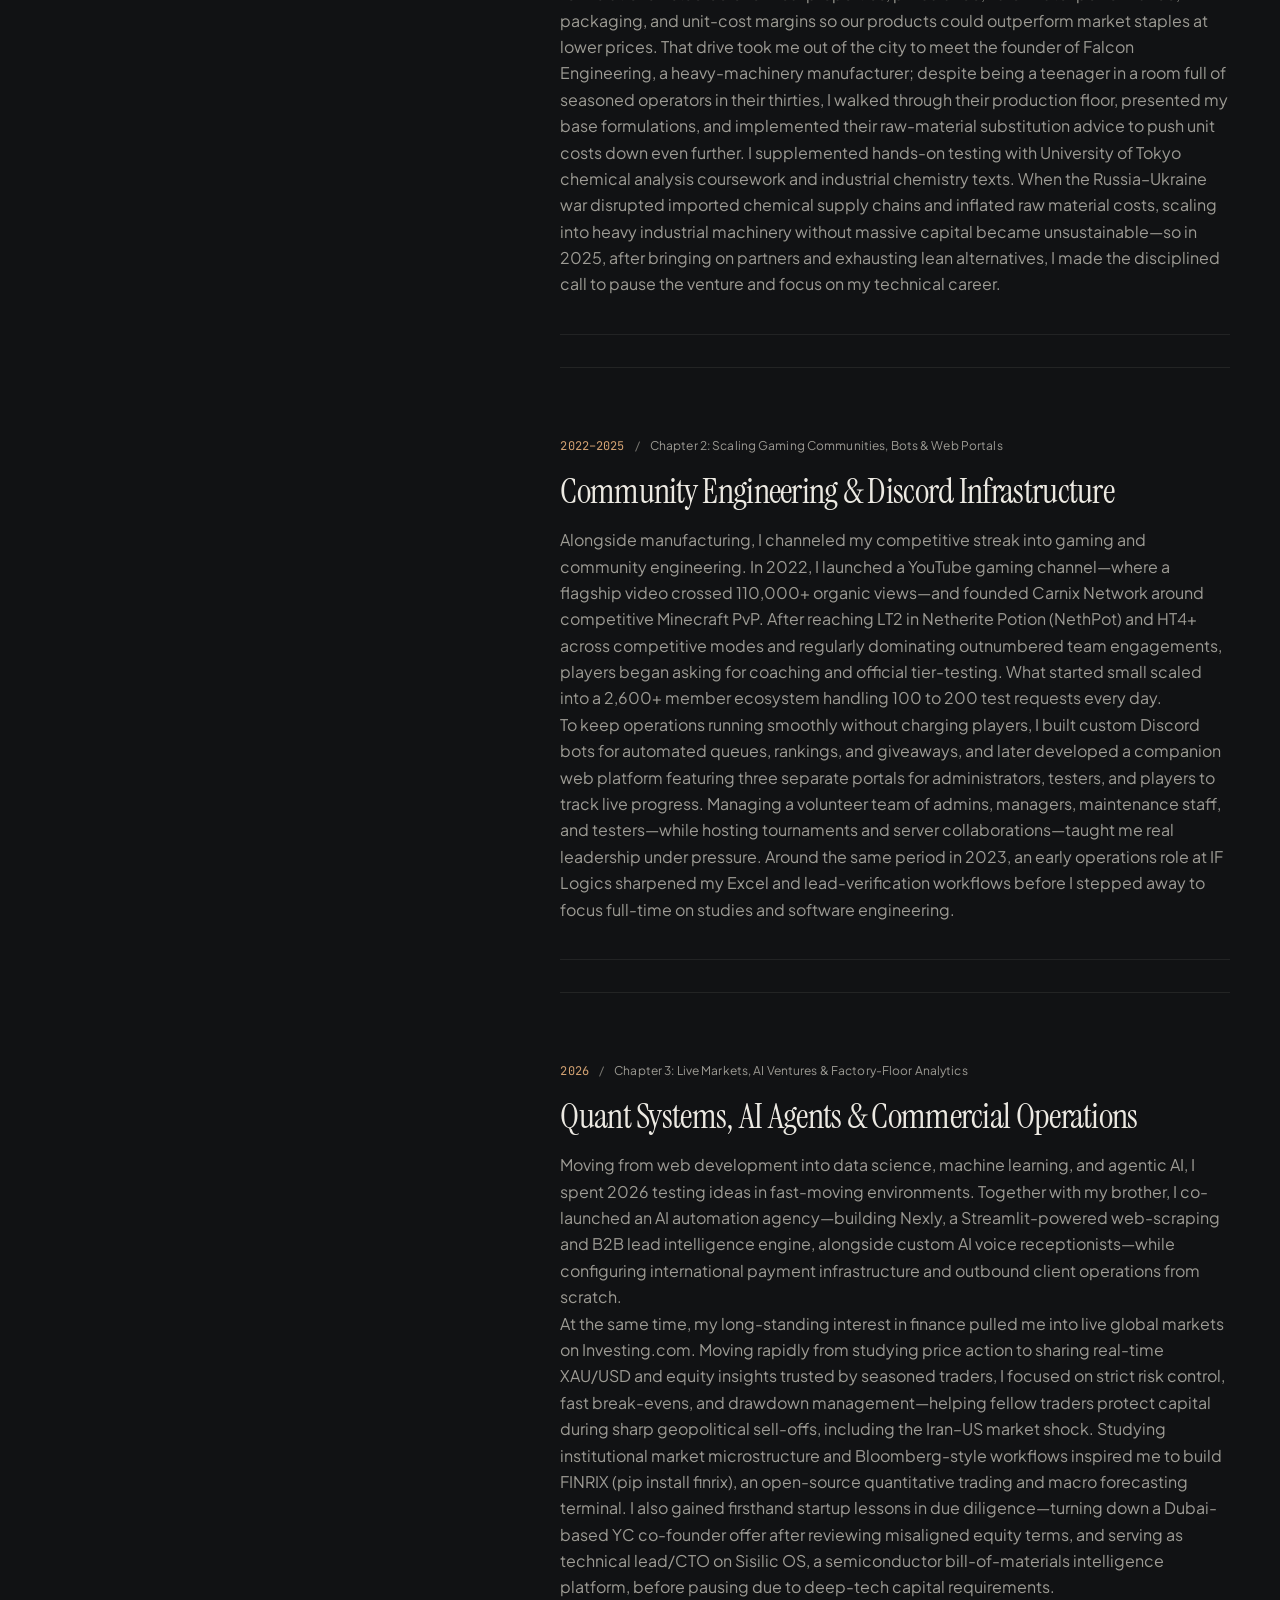
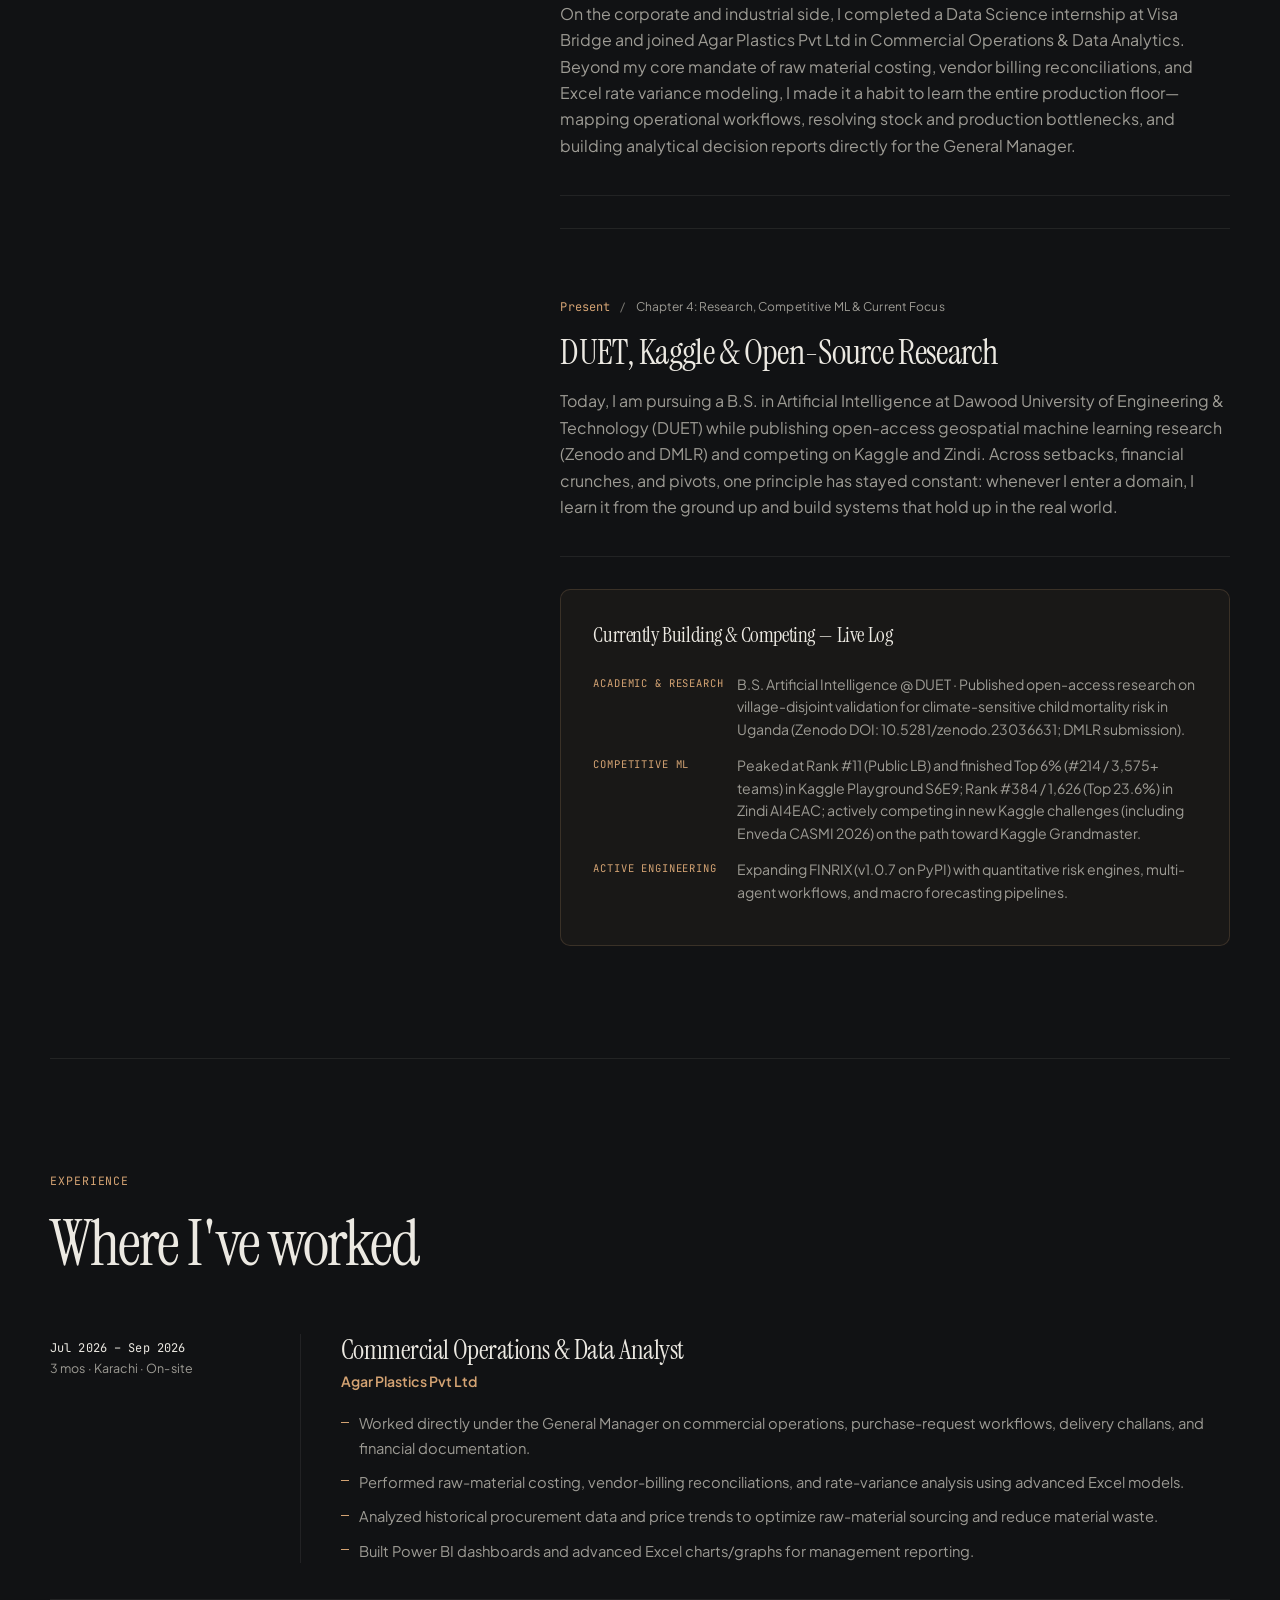
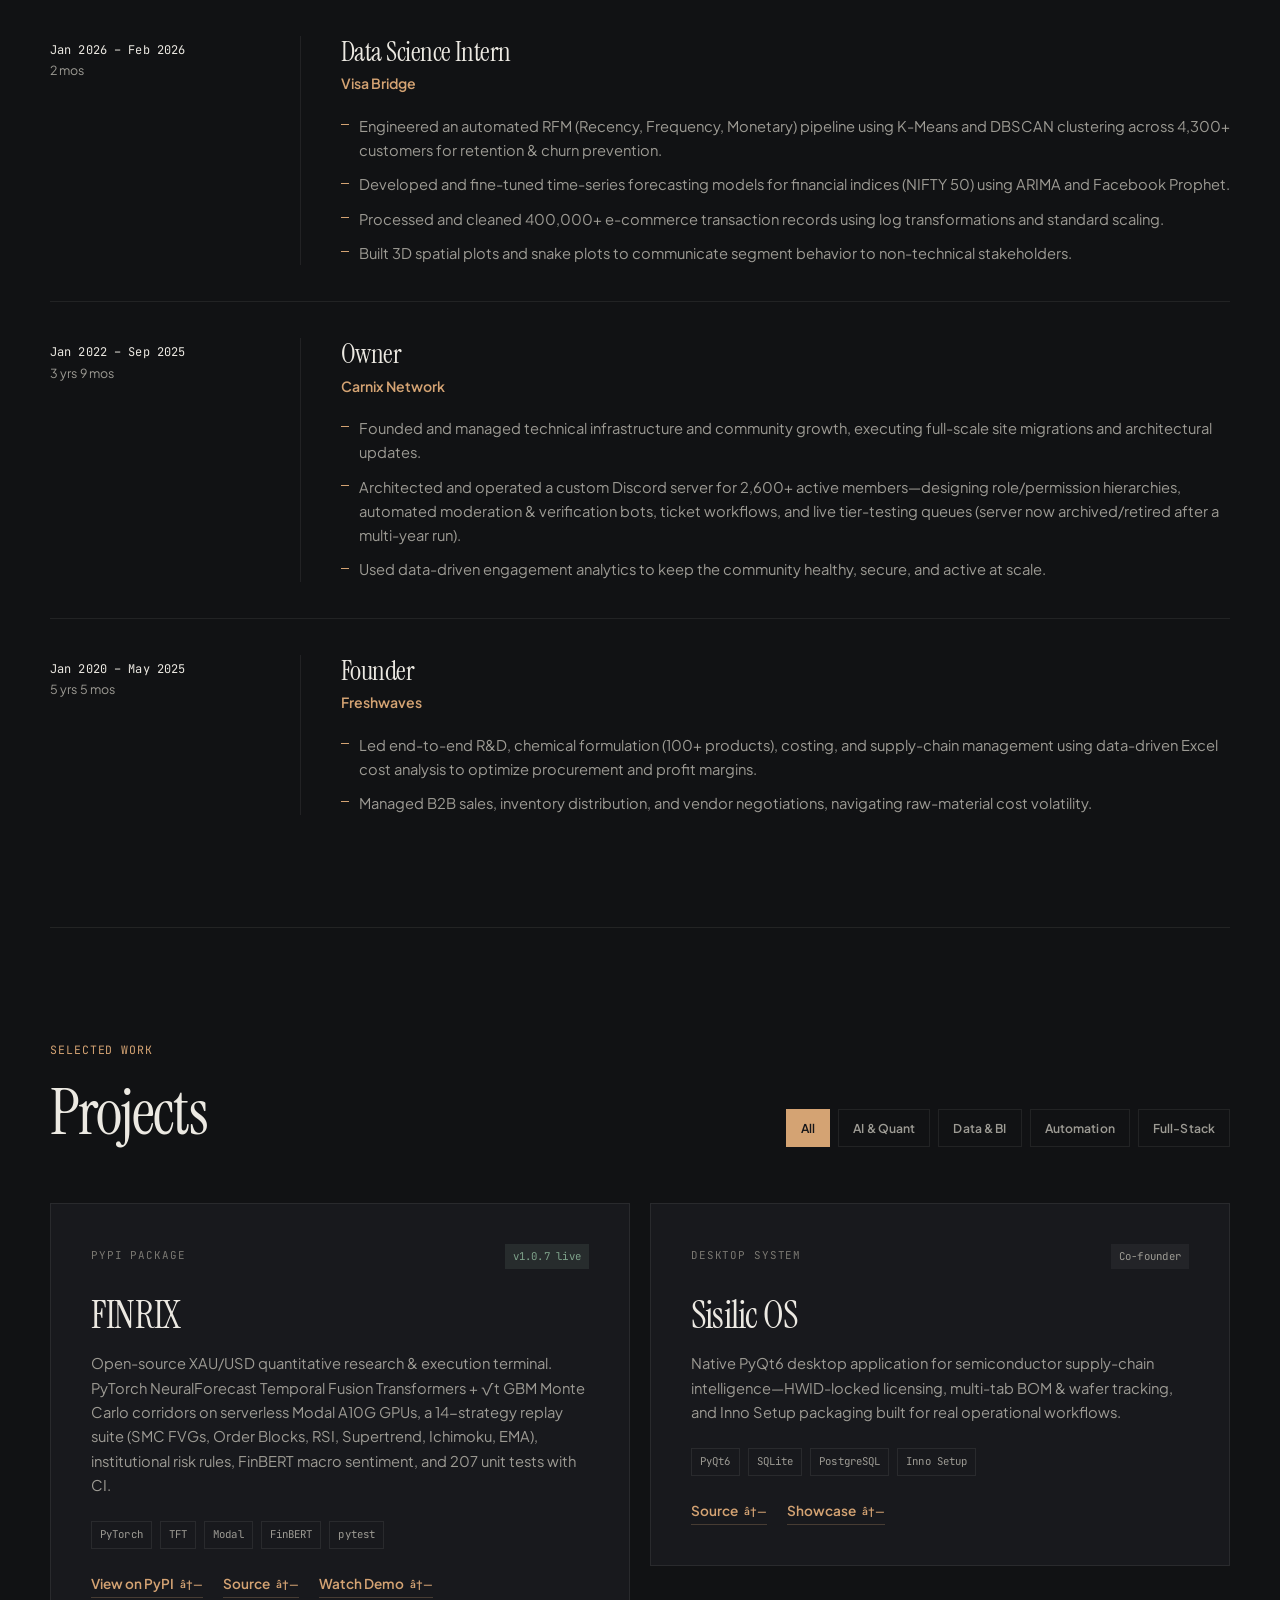
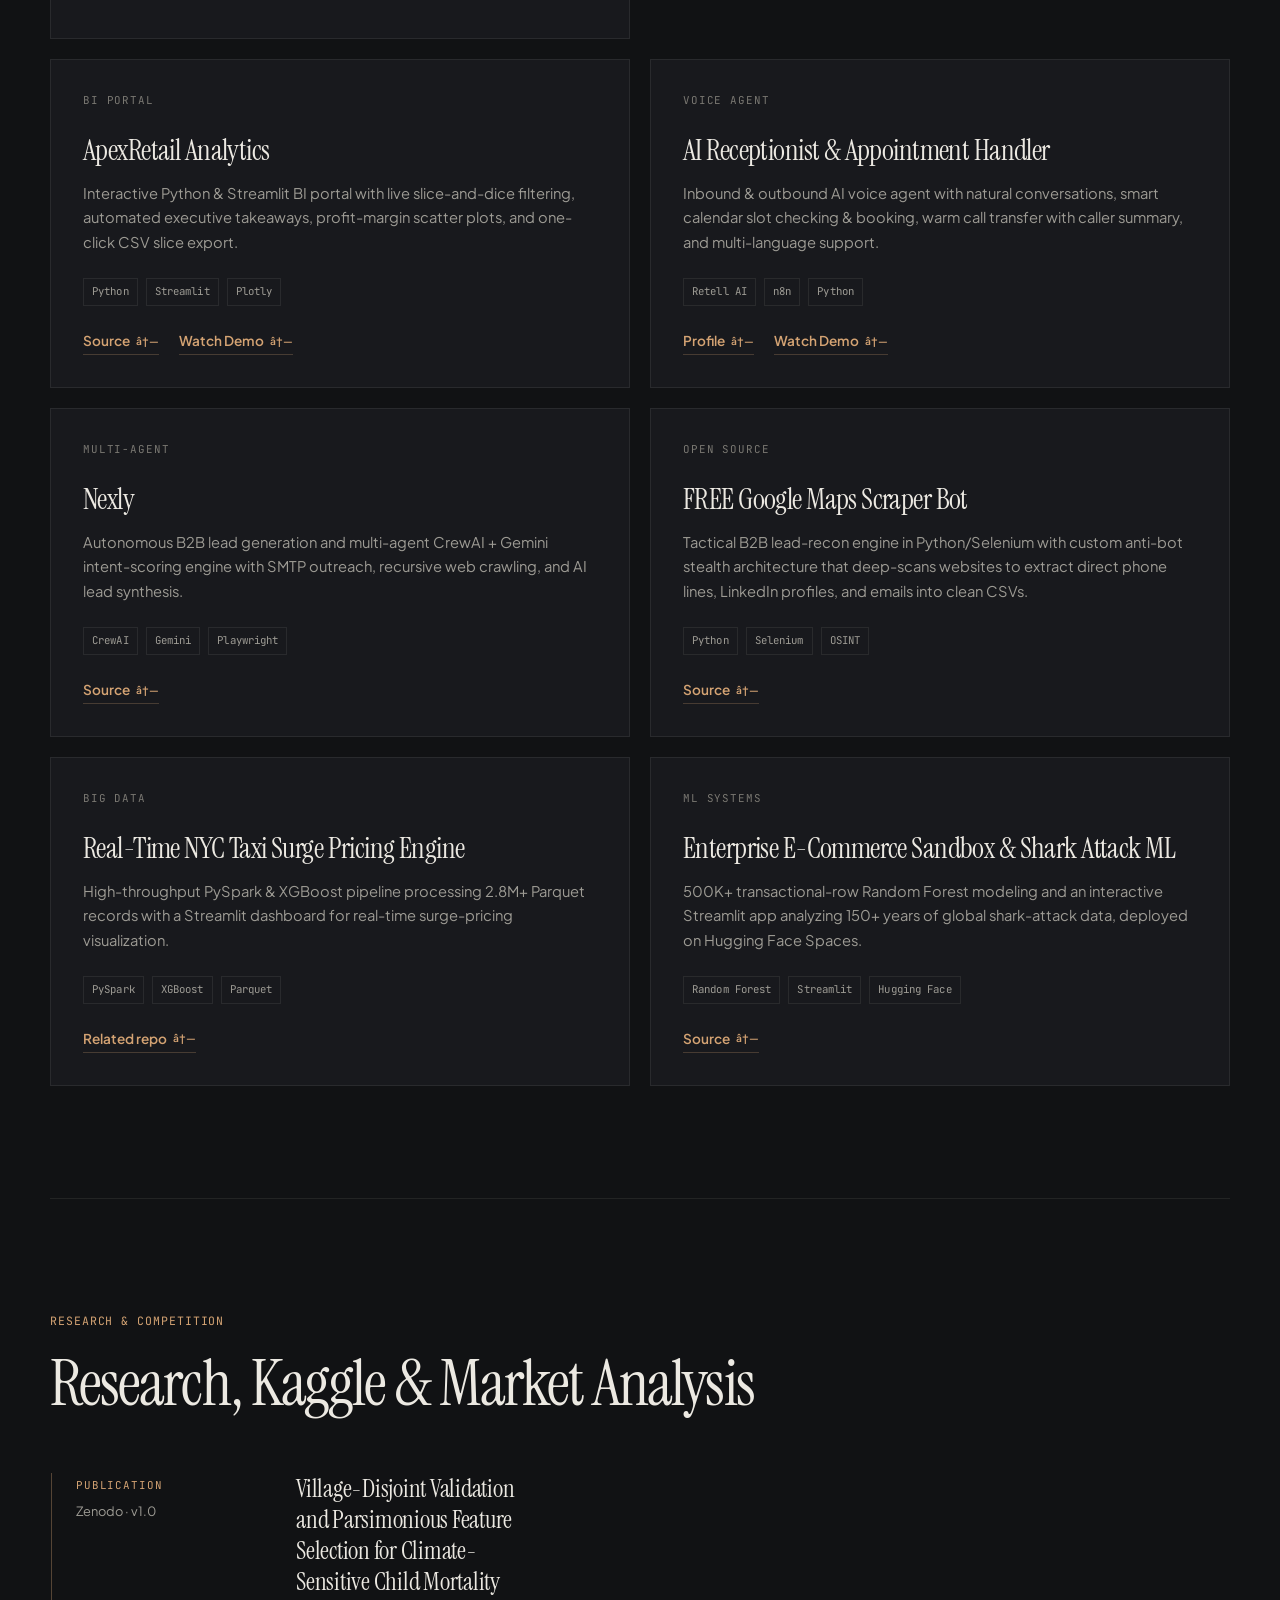
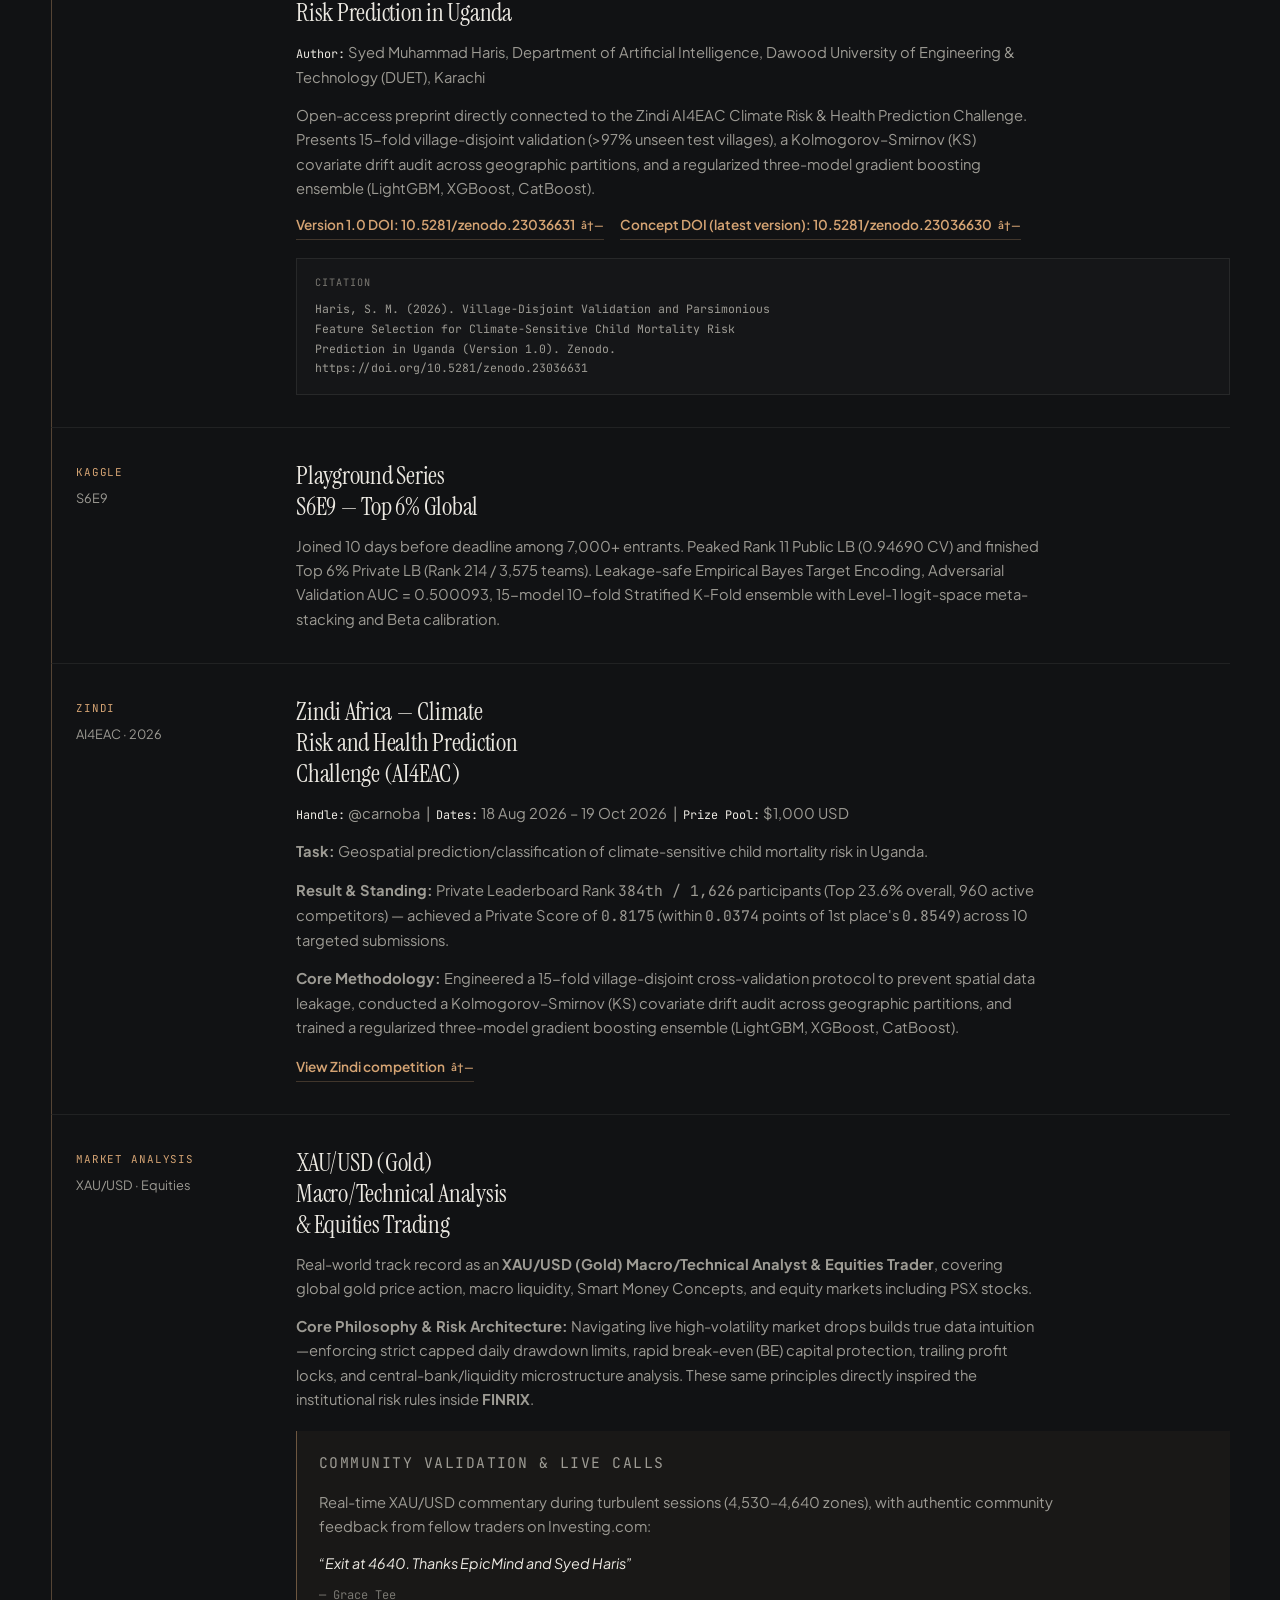
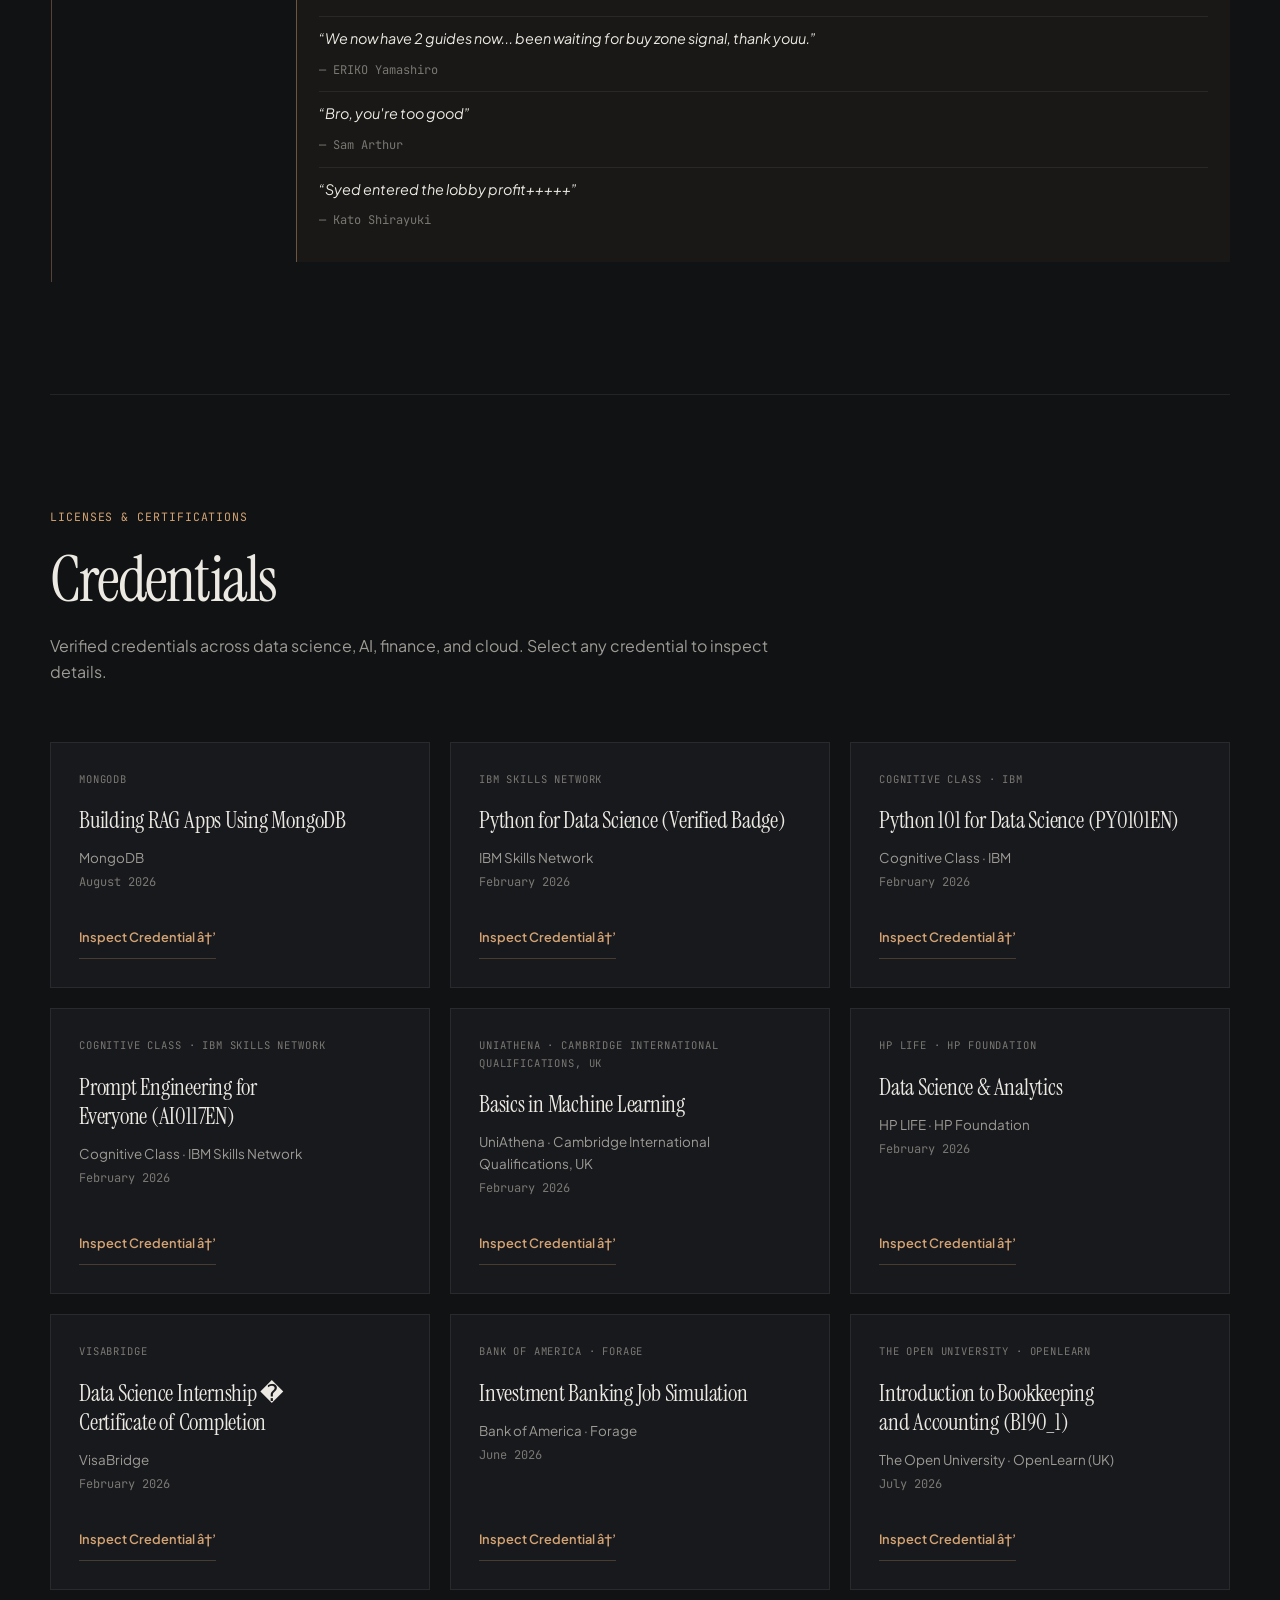
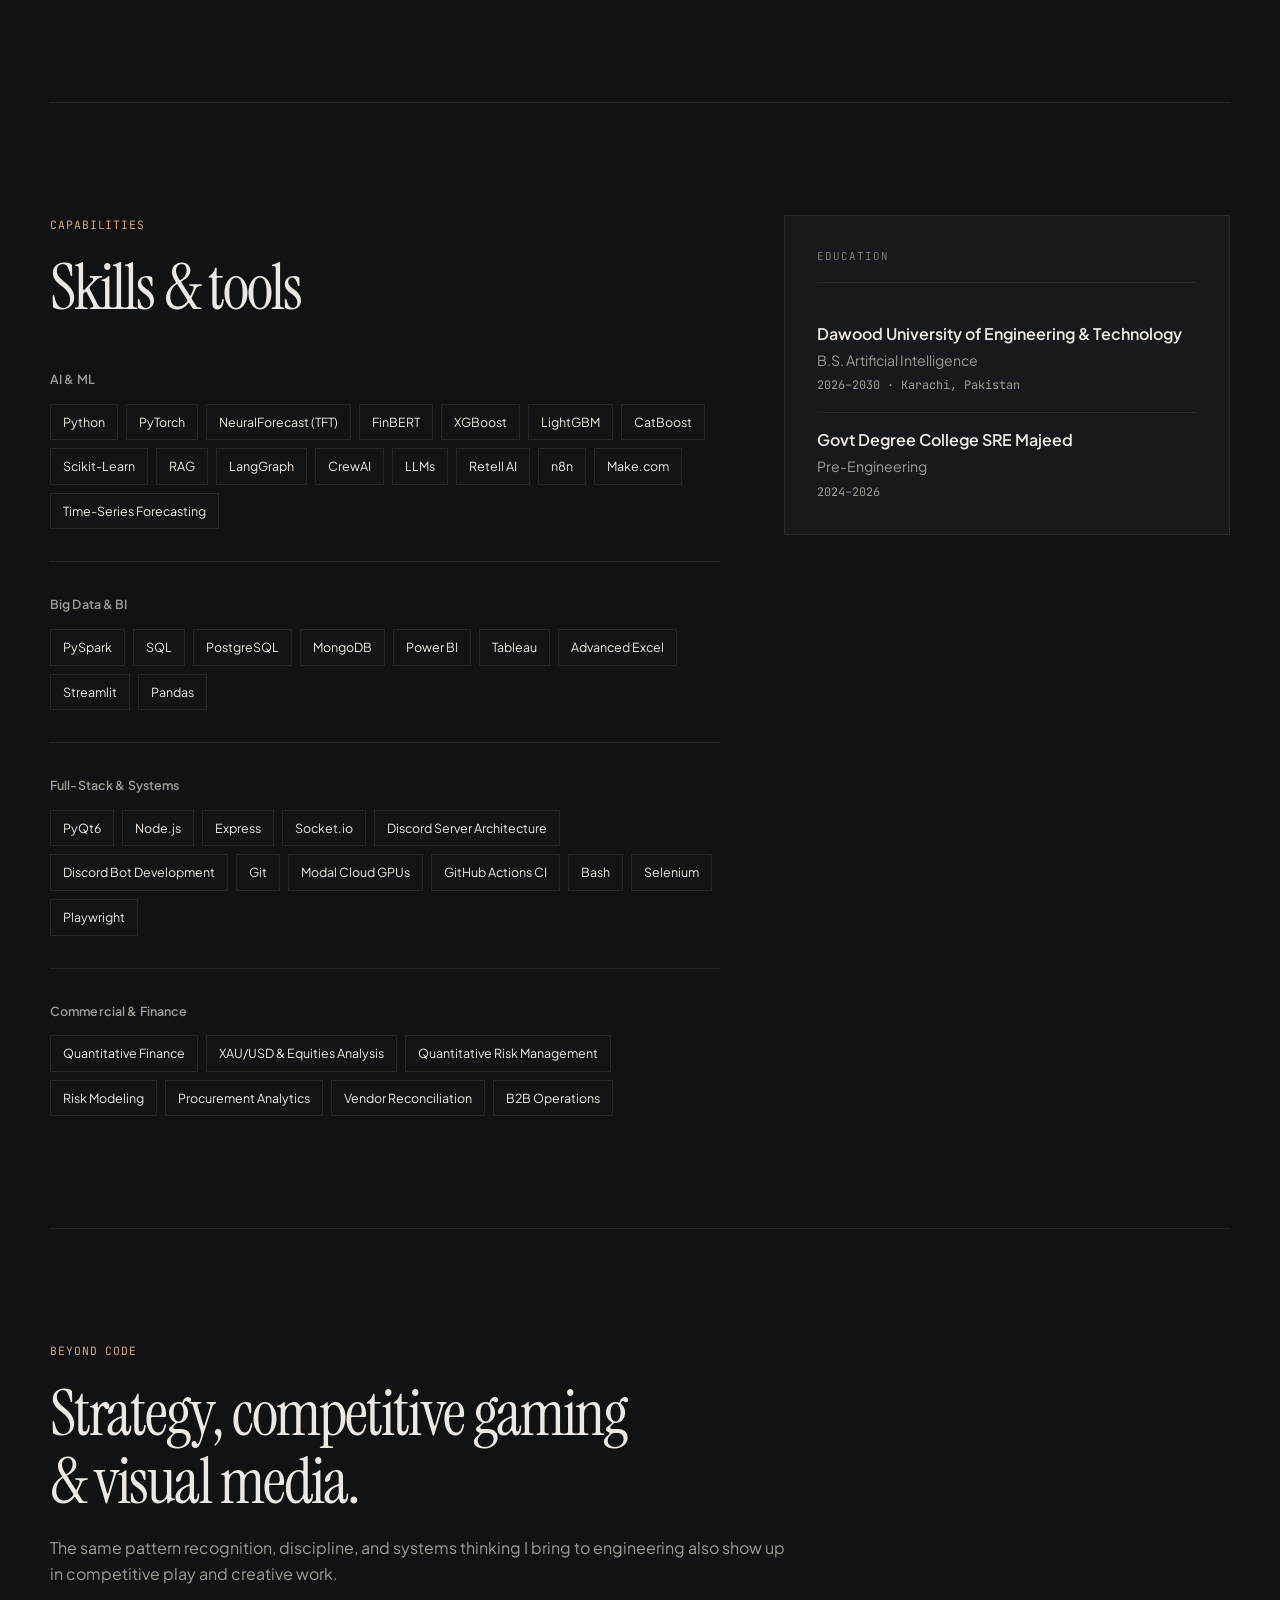
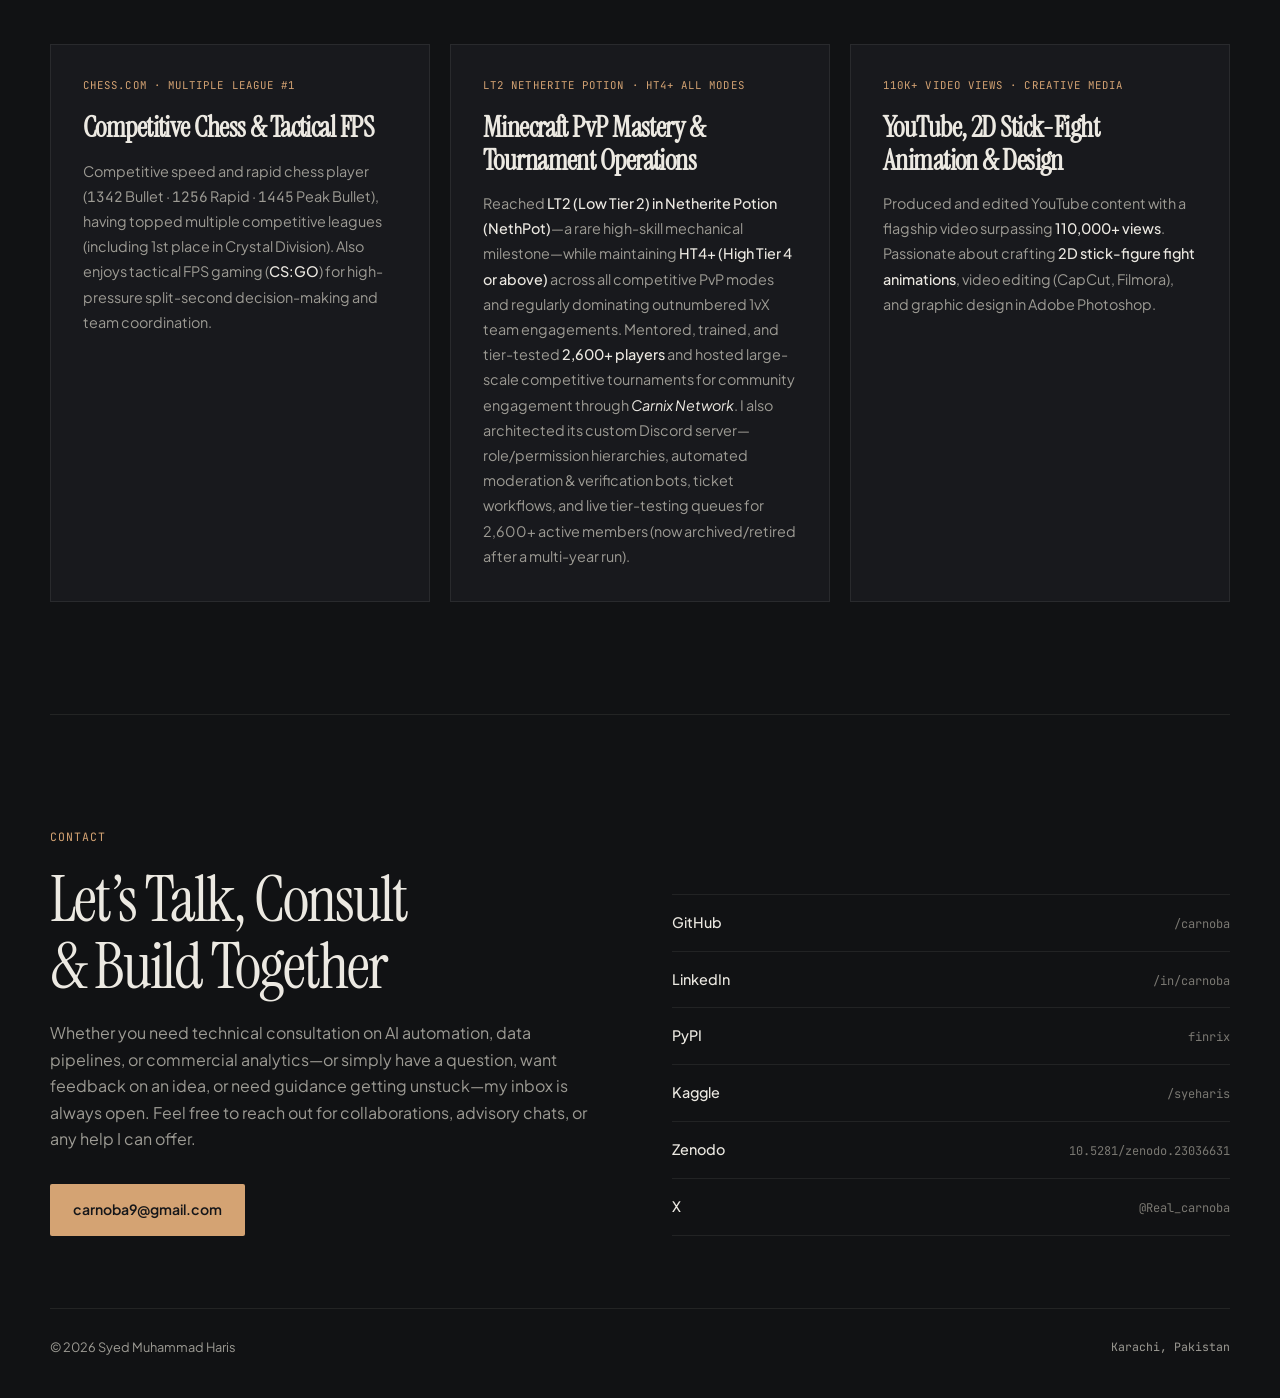
==== commit 768c1910: "Add Google-compliant PNG/ICO favicons and WebSite/Person entity schema" ====
--- a/index.html
+++ b/index.html
@@ -3,12 +3,13 @@
 <head>
   <meta charset="UTF-8">
   <meta name="viewport" content="width=device-width, initial-scale=1.0">
-  <title>Syed Muhammad Haris (carnoba) — Data Scientist, AI & Machine Learning Engineer</title>
-  <meta name="description" content="Syed Muhammad Haris (@carnoba) — Data Scientist, AI Engineer, and Commercial Operations Lead based in Karachi, Pakistan. Building quantitative systems, ML pipelines, and autonomous agents.">
+  <title>Syed Muhammad Haris (carnoba) — AI Engineer, Data Scientist &amp; Quant Developer</title>
+  <meta name="description" content="Syed Muhammad Haris (@carnoba) — AI Engineer, Data Scientist, and Quant Developer based in Karachi, Pakistan. Building quantitative systems, ML pipelines, and autonomous agents.">
   <meta name="robots" content="index, follow">
-  <meta name="author" content="Syed Muhammad Haris">
-  <meta property="og:title" content="Syed Muhammad Haris (carnoba) — Data Scientist, AI & Machine Learning Engineer">
-  <meta property="og:description" content="Data Scientist, AI Engineer & Commercial Operations Lead. Building quantitative systems, ML pipelines, and autonomous agents from Karachi, Pakistan.">
+  <meta name="author" content="Syed Muhammad Haris (carnoba)">
+  <meta property="og:site_name" content="Syed Muhammad Haris — carnoba">
+  <meta property="og:title" content="Syed Muhammad Haris (carnoba) — AI Engineer, Data Scientist &amp; Quant Developer">
+  <meta property="og:description" content="AI Engineer, Data Scientist &amp; Quant Developer based in Karachi, Pakistan. Building quantitative systems, ML pipelines, and autonomous agents.">
   <meta property="og:type" content="profile">
   <meta property="og:url" content="https://carnoba.github.io/">
   <meta property="og:profile:first_name" content="Syed Muhammad">
@@ -22,7 +23,11 @@
   <link rel="preconnect" href="https://fonts.gstatic.com" crossorigin>
   <link href="https://fonts.googleapis.com/css2?family=Instrument+Serif:ital@0;1&family=Plus+Jakarta+Sans:wght@400;500;600;700&family=JetBrains+Mono:wght@400;500&display=swap" rel="stylesheet">
   <link rel="stylesheet" href="css/style.css?v=9">
-  <link rel="icon" href="data:image/svg+xml,%3Csvg xmlns='http://www.w3.org/2000/svg' viewBox='0 0 64 64'%3E%3Crect width='64' height='64' rx='14' fill='%23111214'/%3E%3Ctext x='32' y='39' font-family='Georgia,serif' font-size='30' fill='%23D4A373' text-anchor='middle'%3EH%3C/text%3E%3C/svg%3E">
+  <link rel="icon" href="/favicon.ico" sizes="48x48 96x96">
+  <link rel="icon" type="image/png" sizes="48x48" href="https://carnoba.github.io/assets/favicon-48.png">
+  <link rel="icon" type="image/png" sizes="96x96" href="https://carnoba.github.io/assets/favicon-96.png">
+  <link rel="icon" type="image/png" sizes="192x192" href="https://carnoba.github.io/assets/favicon-192.png">
+  <link rel="apple-touch-icon" sizes="180x180" href="https://carnoba.github.io/assets/apple-touch-icon.png">
   <link rel="alternate" type="text/plain" href="/llms.txt" title="LLMs.txt">
 </head>
 <body>
@@ -582,39 +587,47 @@
       </div>
     </div>
   </div>
-
   <script type="application/ld+json">
   {
     "@context": "https://schema.org",
-    "@type": "Person",
-    "name": "Syed Muhammad Haris",
-    "alternateName": "carnoba",
-    "birthDate": "2007-05-03",
-    "url": "https://carnoba.github.io/",
-    "image": "https://carnoba.github.io/assets/avatar-headshot.jpg",
-    "jobTitle": "Data Scientist, AI & Machine Learning Engineer",
-    "affiliation": "Dawood University of Engineering & Technology (DUET)",
-    "address": {
-      "@type": "PostalAddress",
-      "addressLocality": "Karachi",
-      "addressRegion": "Sindh",
-      "addressCountry": "Pakistan"
-    },
-    "knowsAbout": ["Data Science","Artificial Intelligence","Machine Learning","Quantitative Finance","PySpark","XGBoost","PyTorch","LLMs","AI Automation","Commercial Operations"],
-    "sameAs": [
-      "https://github.com/carnoba",
-      "https://www.linkedin.com/in/carnoba",
-      "https://x.com/Real_carnoba",
-      "https://www.instagram.com/im_syedharis",
-      "https://huggingface.co/carnoba",
-      "https://www.kaggle.com/syeharis",
-      "https://pypi.org/project/finrix/",
-      "https://doi.org/10.5281/zenodo.23036631"
+    "@graph": [
+      {
+        "@type": "WebSite",
+        "name": "Syed Muhammad Haris (carnoba)",
+        "alternateName": ["carnoba", "@carnoba", "Syed Haris", "carnoba.github.io"],
+        "url": "https://carnoba.github.io/"
+      },
+      {
+        "@type": "Person",
+        "name": "Syed Muhammad Haris",
+        "alternateName": ["carnoba", "@carnoba", "Syed Haris"],
+        "jobTitle": "Data Scientist, AI Engineer & Commercial Operations Lead",
+        "url": "https://carnoba.github.io/",
+        "image": "https://carnoba.github.io/assets/avatar-headshot.jpg",
+        "birthDate": "2007-05-03",
+        "affiliation": "Dawood University of Engineering & Technology (DUET)",
+        "address": {
+          "@type": "PostalAddress",
+          "addressLocality": "Karachi",
+          "addressRegion": "Sindh",
+          "addressCountry": "Pakistan"
+        },
+        "knowsAbout": ["Data Science","Artificial Intelligence","Machine Learning","Quantitative Finance","PySpark","XGBoost","PyTorch","LLMs","AI Automation","Commercial Operations"],
+        "sameAs": [
+          "https://github.com/carnoba",
+          "https://www.linkedin.com/in/carnoba",
+          "https://x.com/Real_carnoba",
+          "https://www.instagram.com/im_syedharis",
+          "https://huggingface.co/carnoba",
+          "https://www.kaggle.com/syeharis",
+          "https://pypi.org/project/finrix/",
+          "https://doi.org/10.5281/zenodo.23036631"
+        ]
+      }
     ]
   }
   </script>
-
-  <!-- Command Palette -->
+<!-- Command Palette -->
   <div class="cmdk" id="cmdk-modal" role="dialog" aria-modal="true" aria-hidden="true" aria-label="Command palette">
     <div class="cmdk-backdrop" data-cmdk-close></div>
     <div class="cmdk-panel" role="document">
